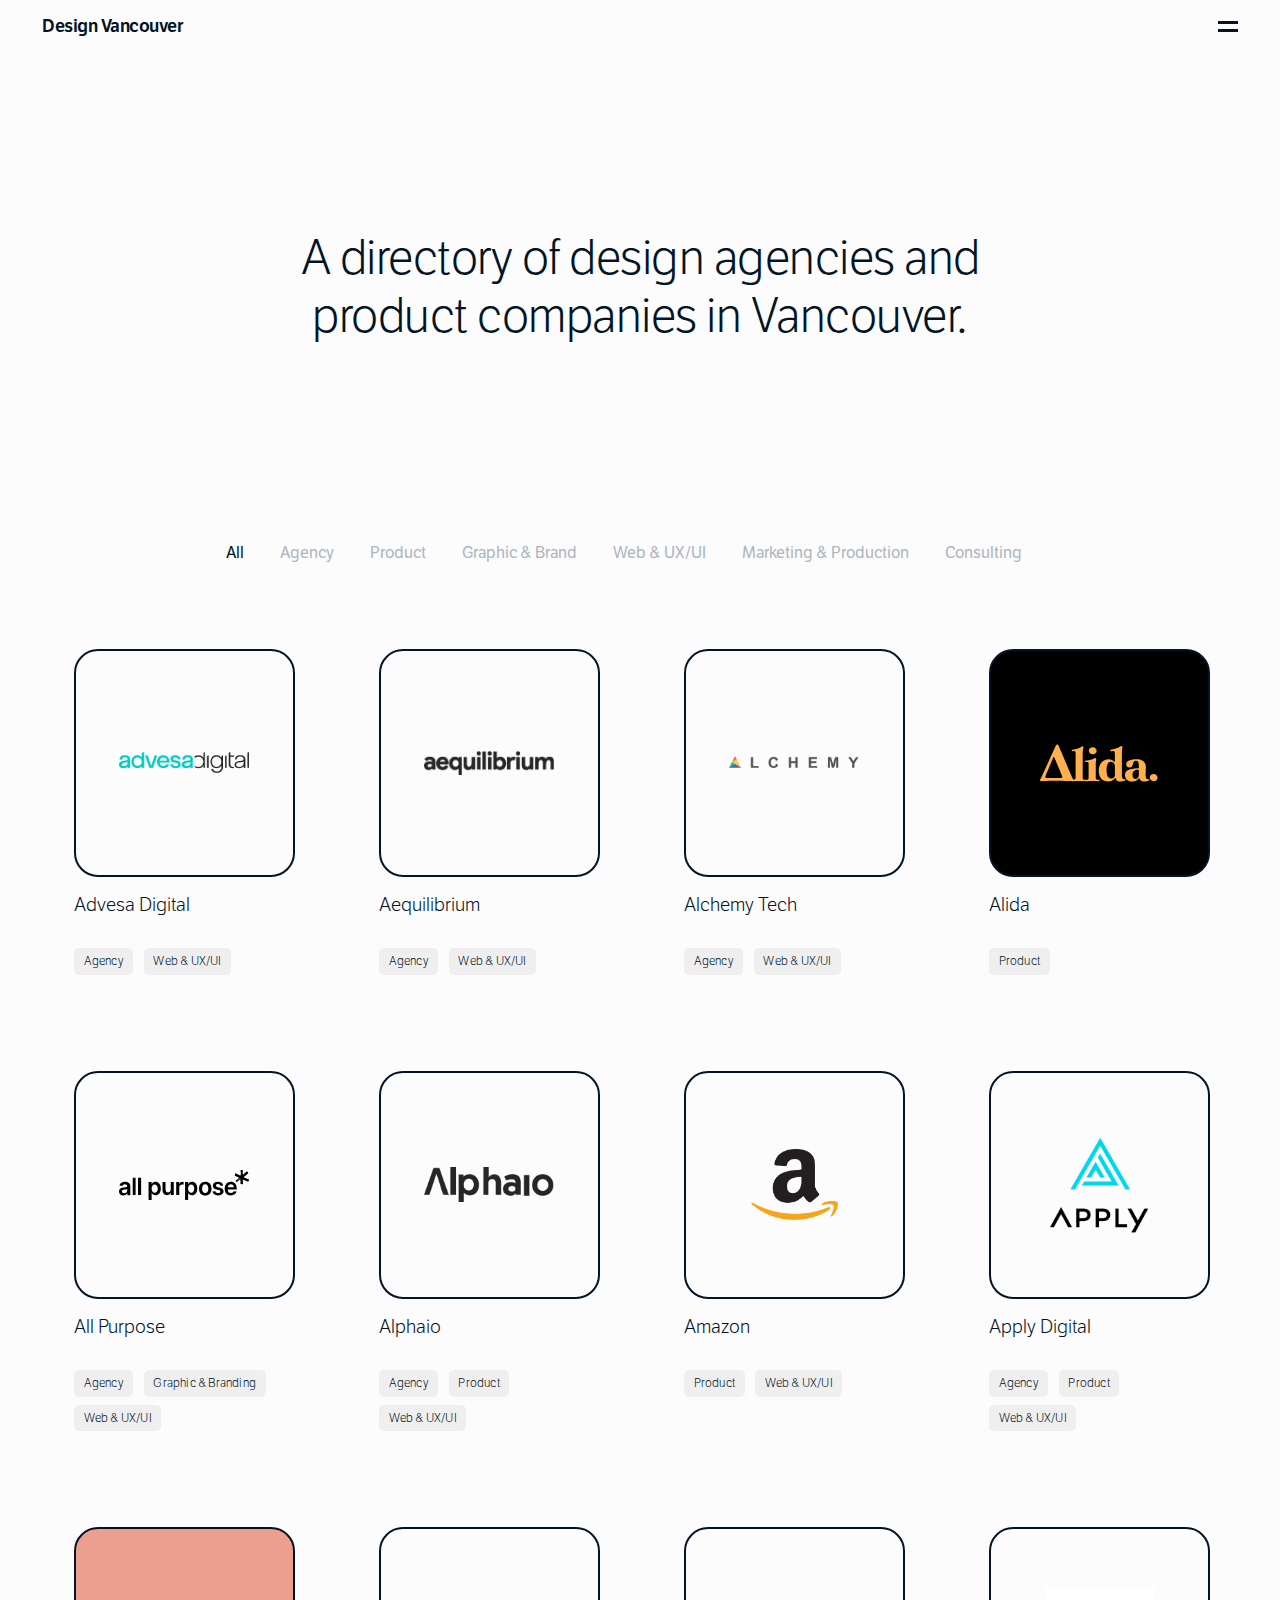
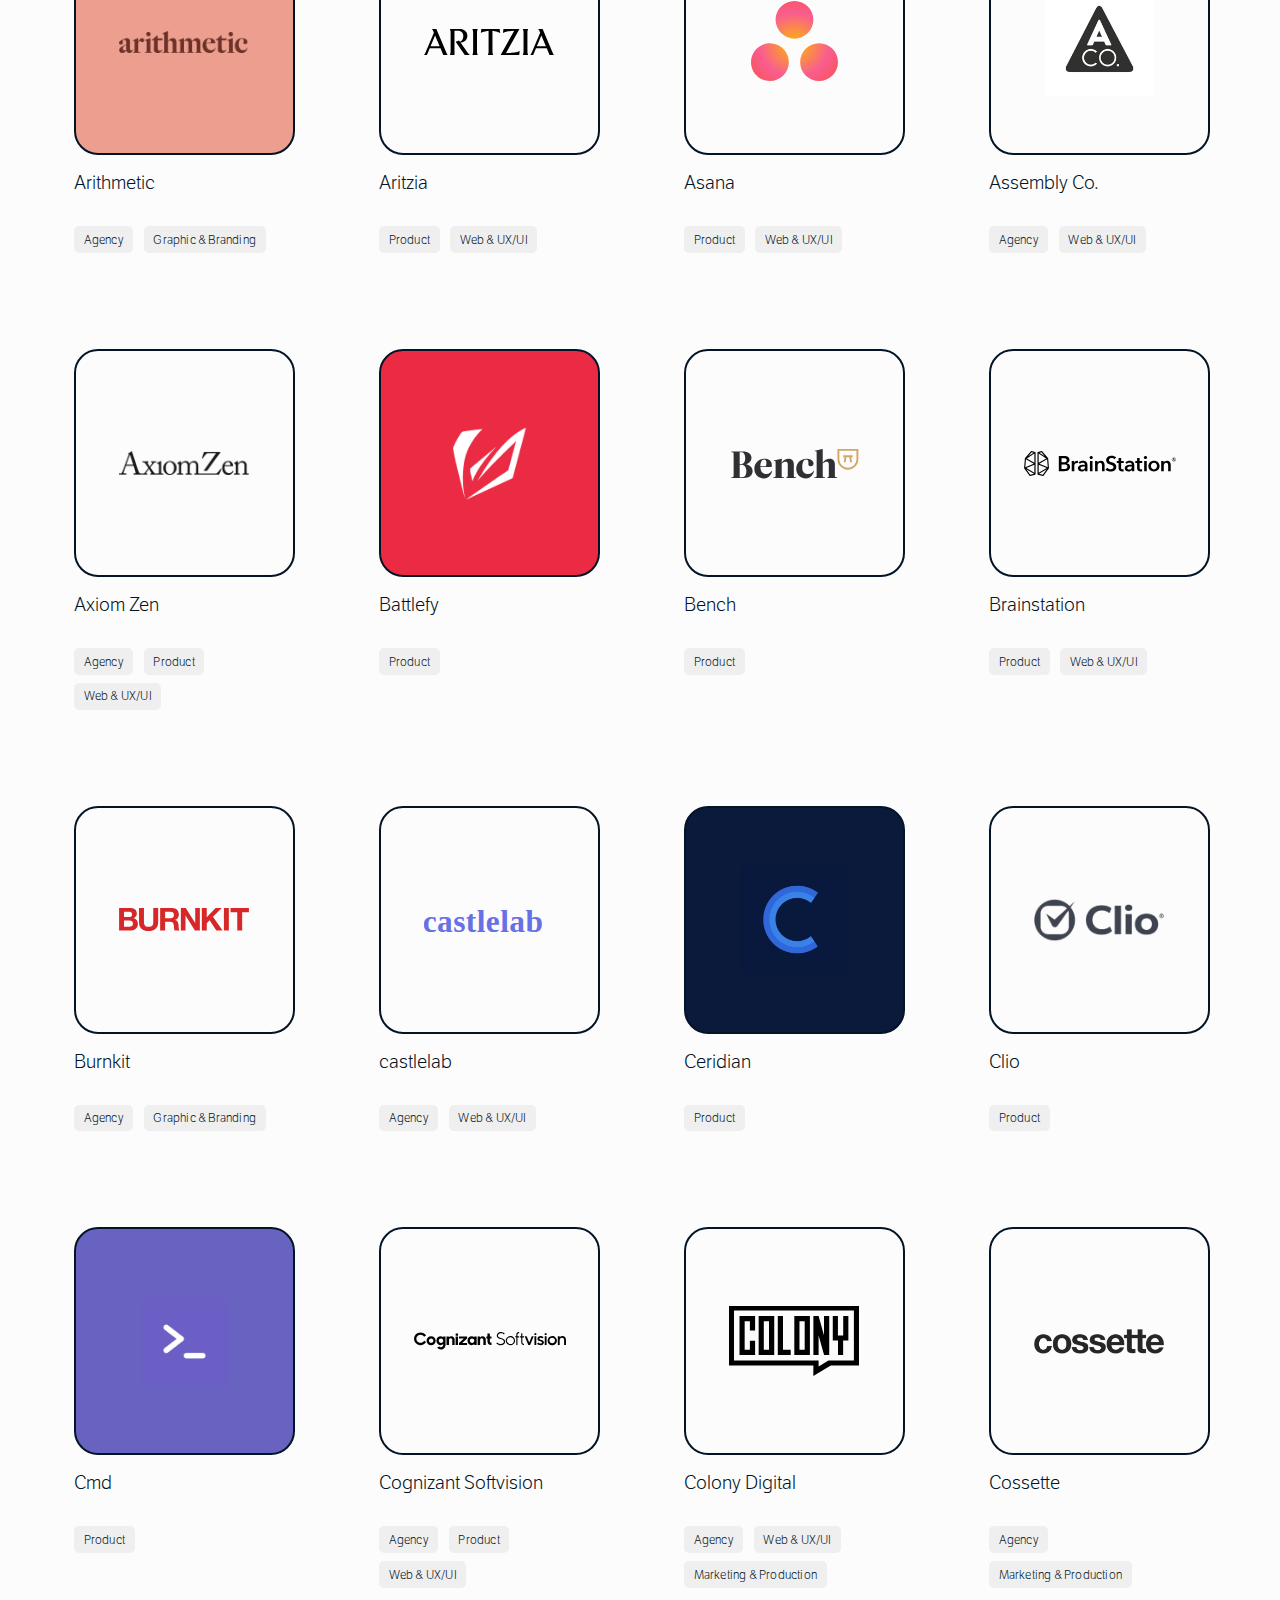
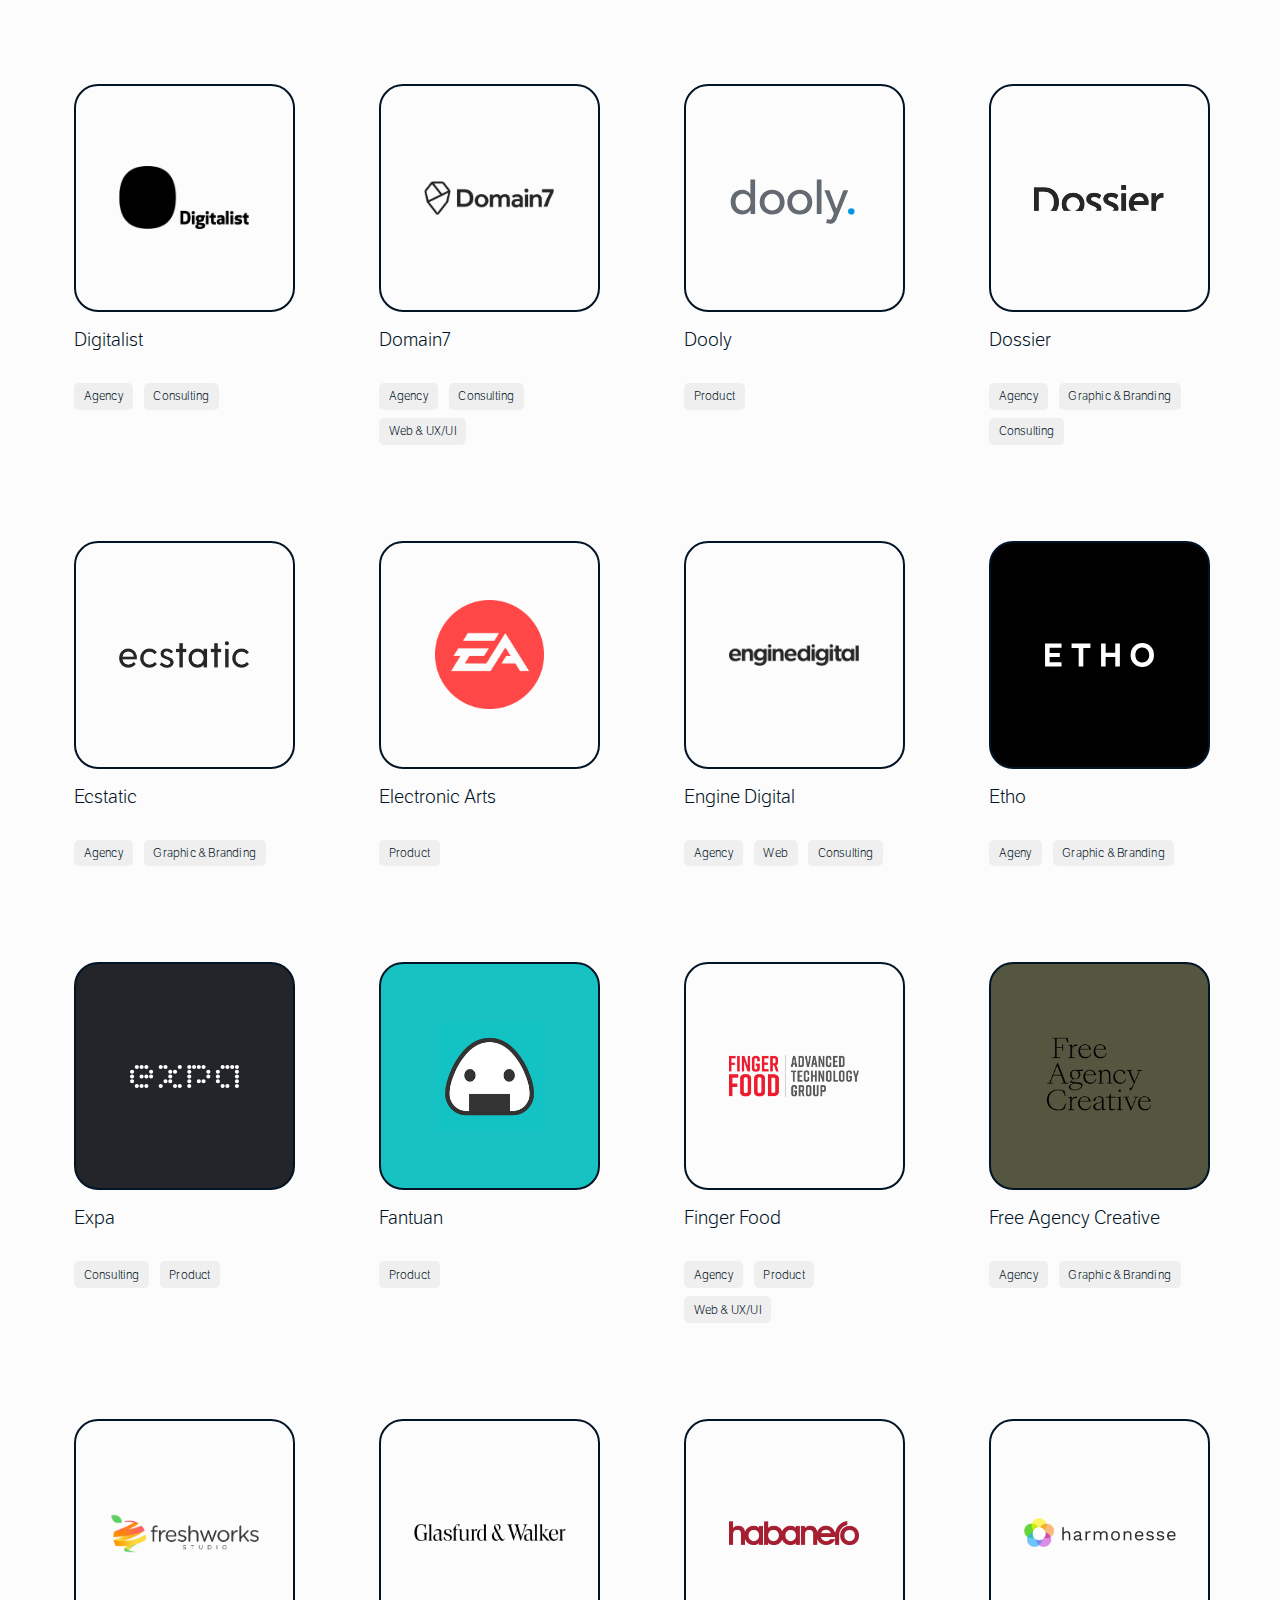
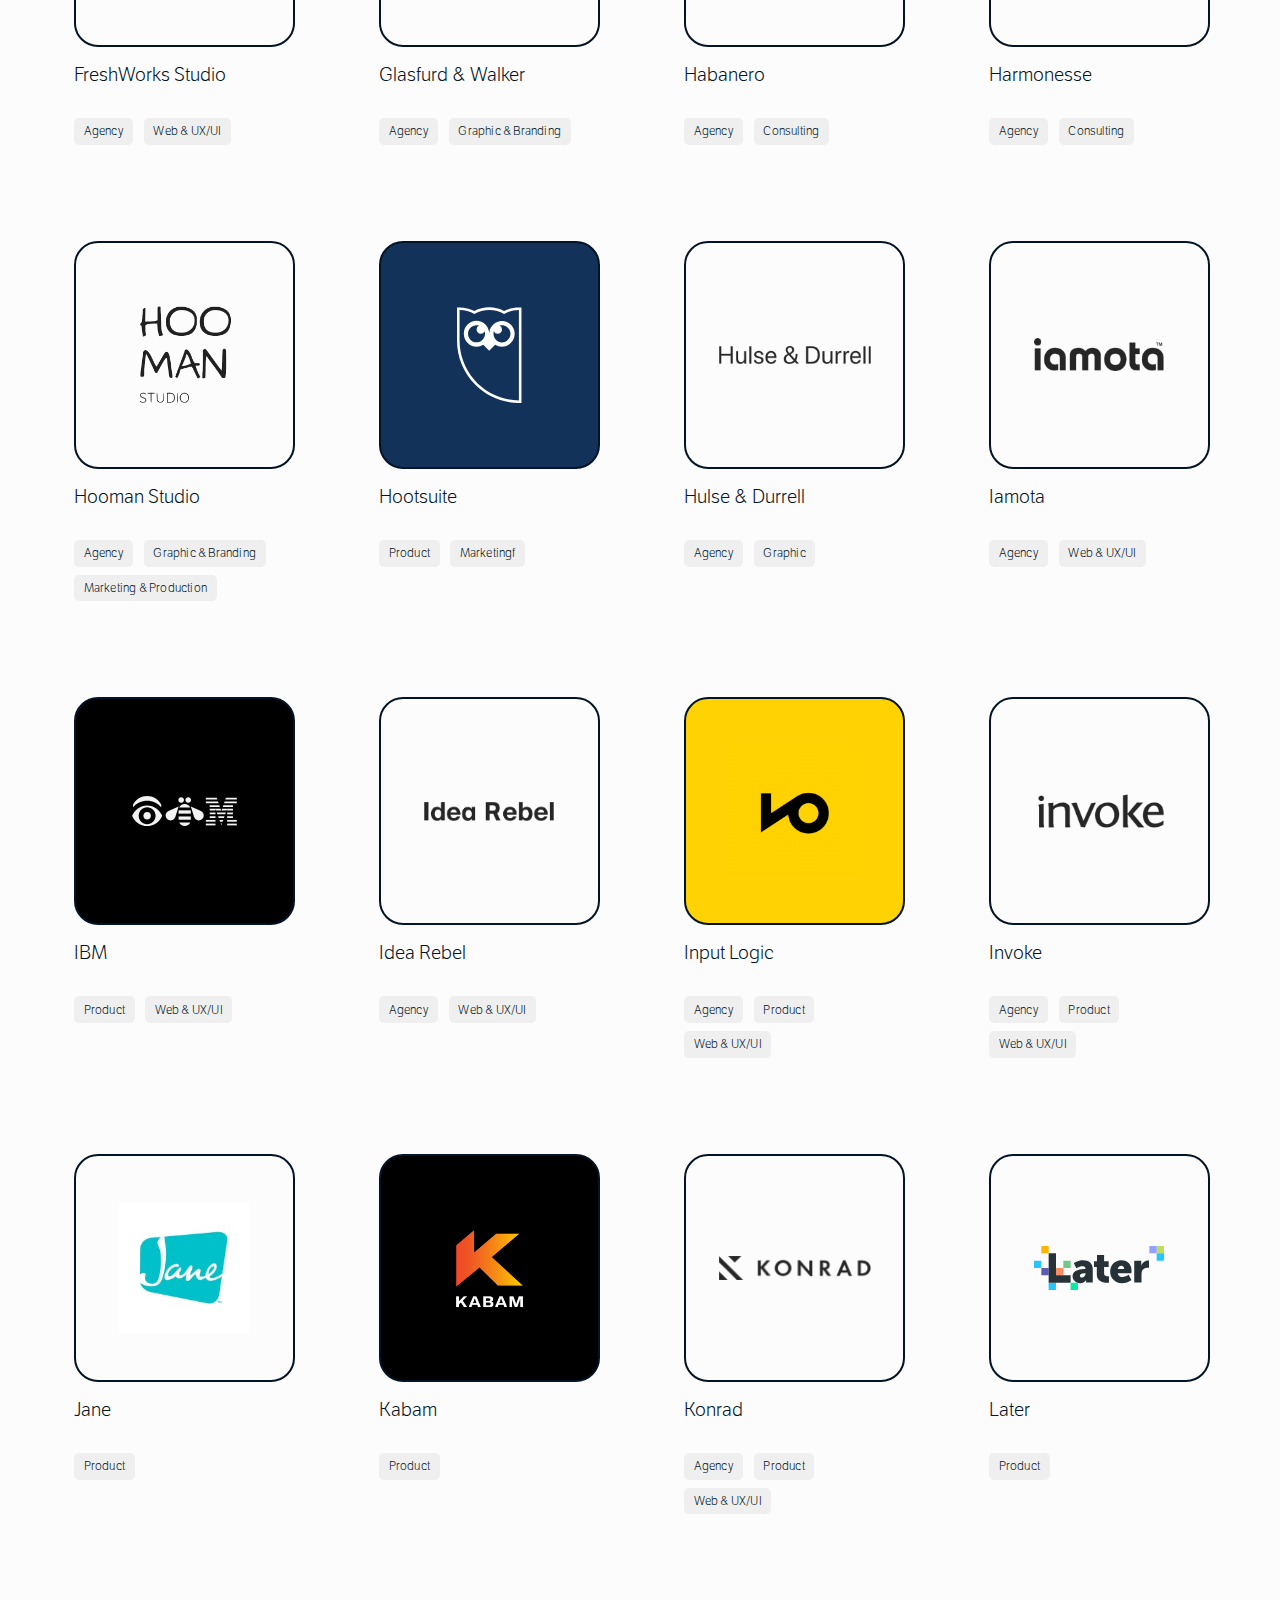
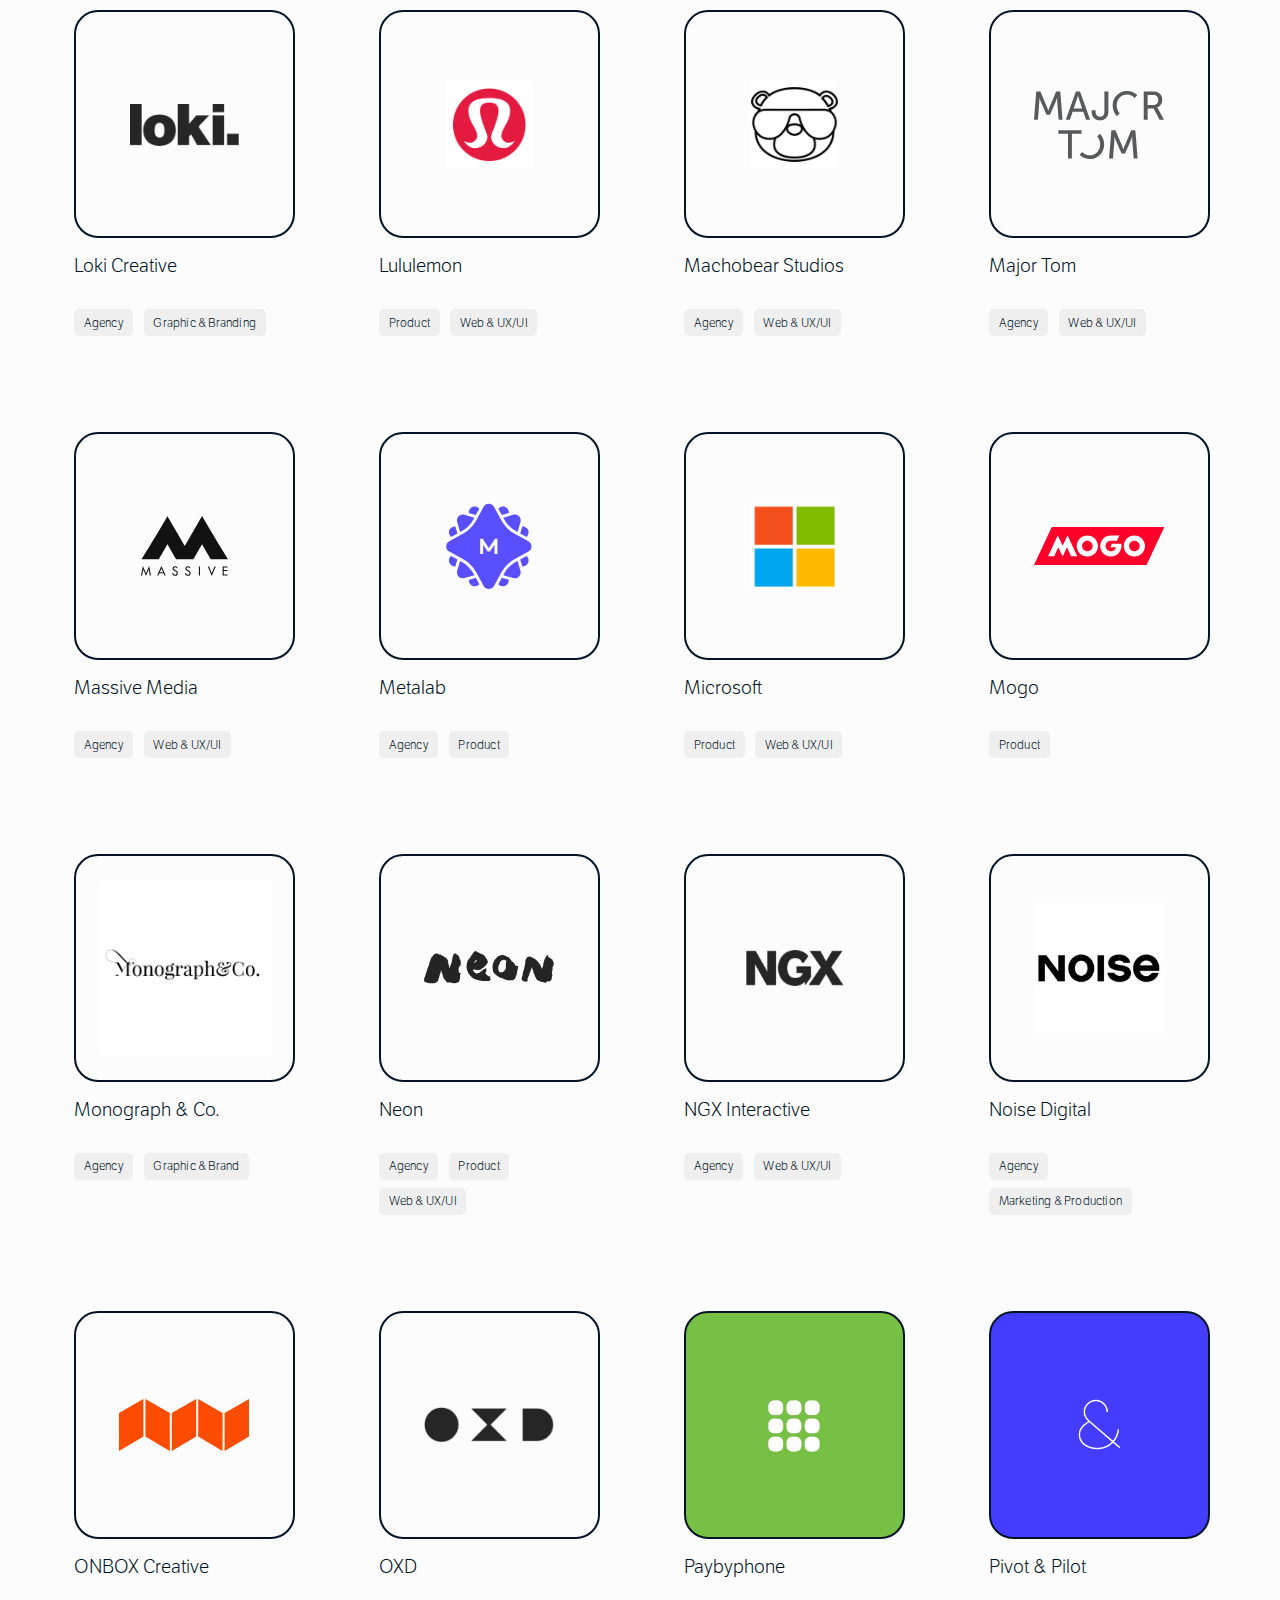
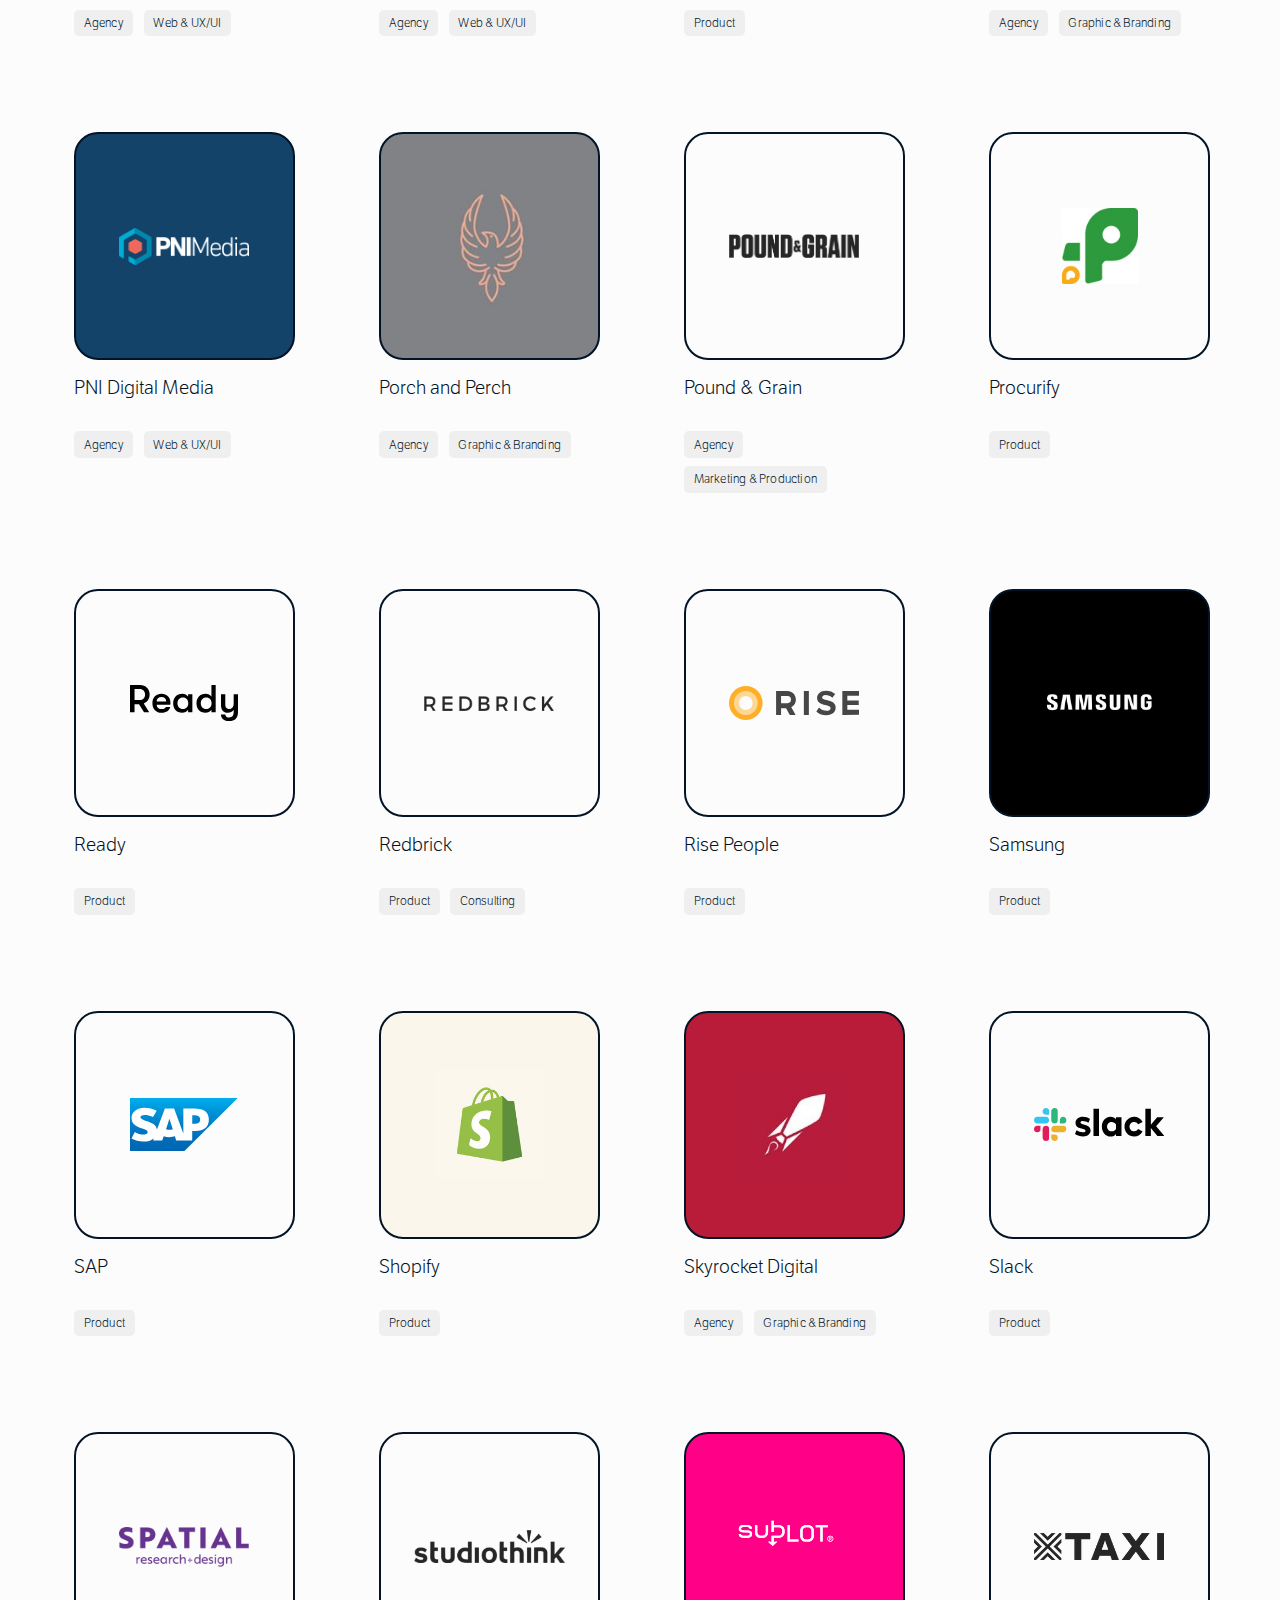
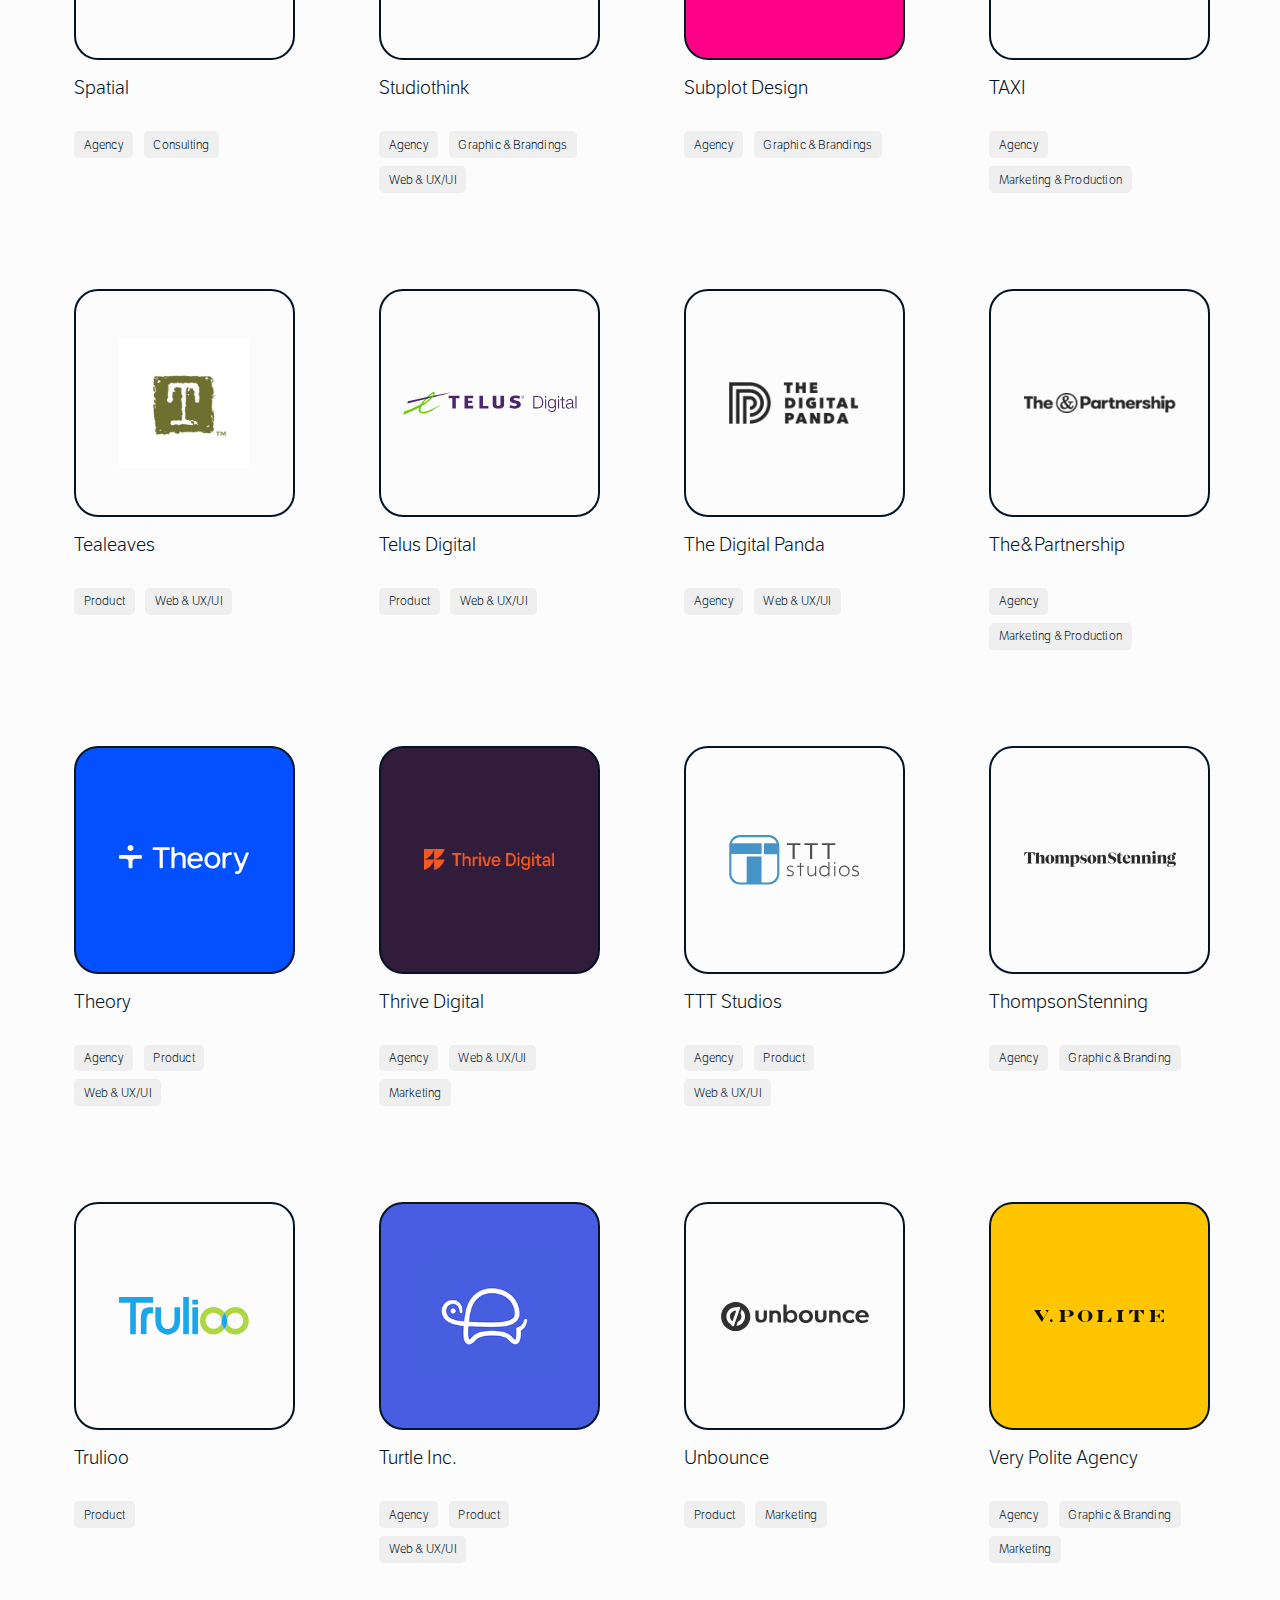
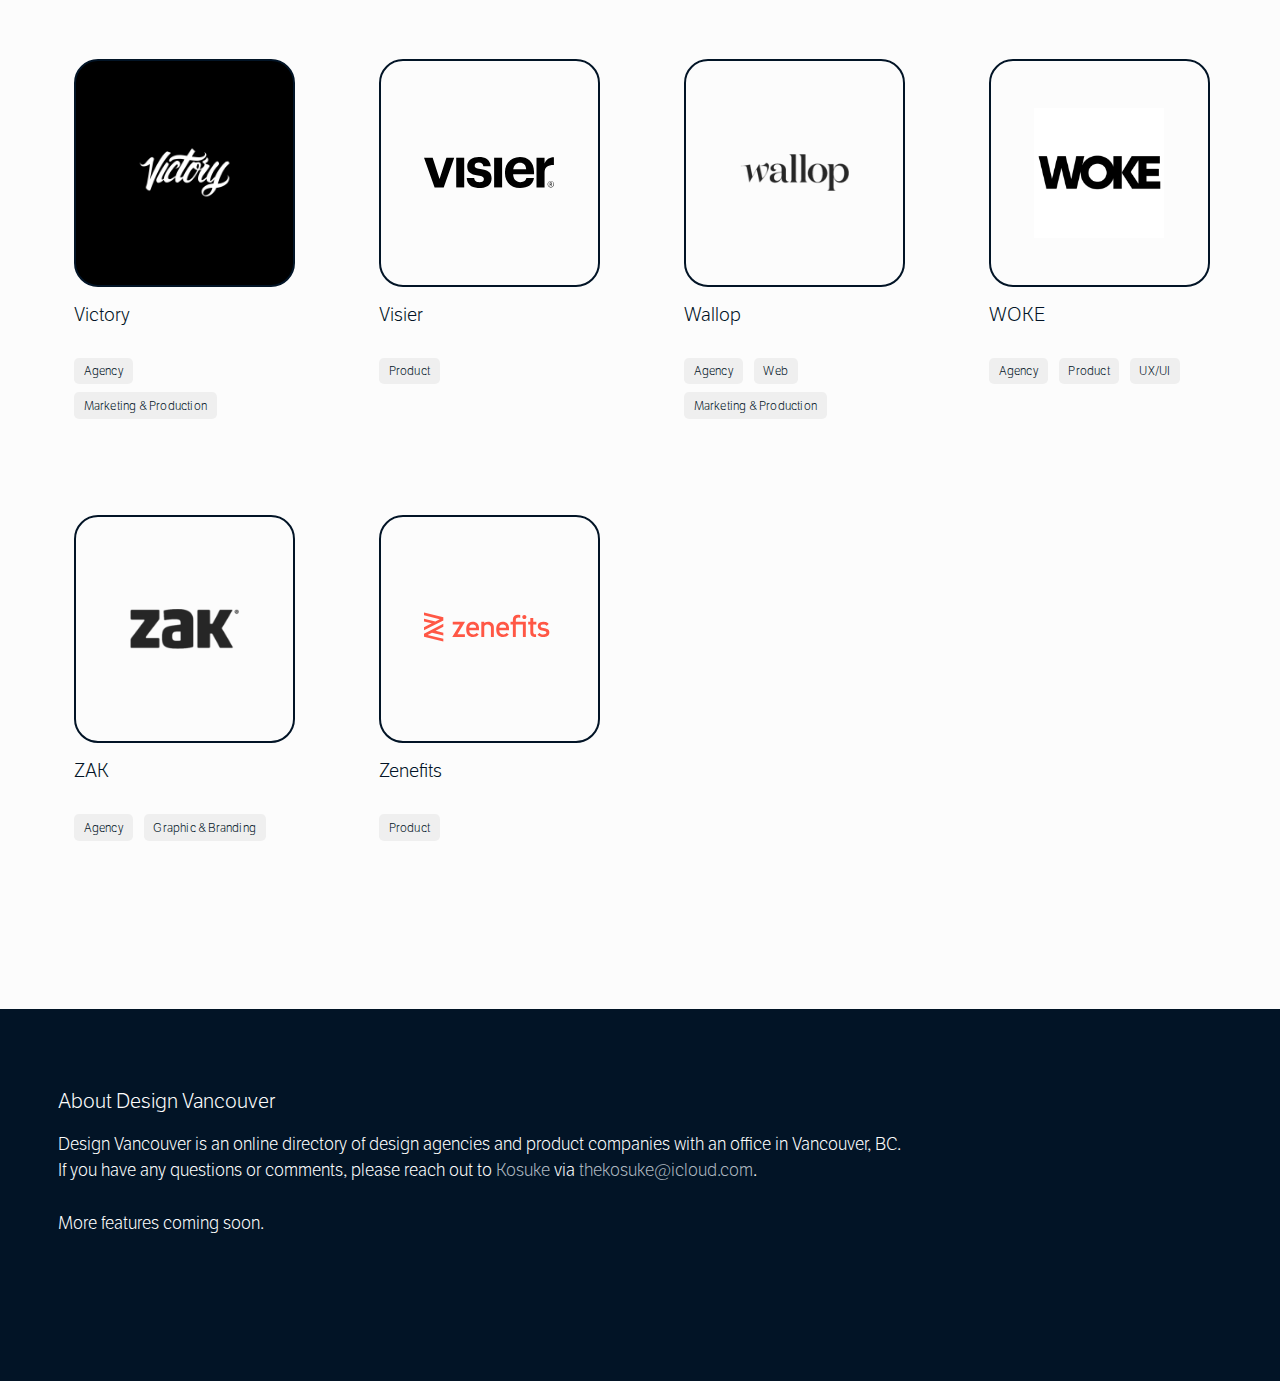
==== index.html @ 3751ecc3 "ddd" ====
<!DOCTYPE html>
<html lang="en">

 	<head>
 		<!-- Global site tag (gtag.js) - Google Analytics -->
    <script async src="https://www.googletagmanager.com/gtag/js?id=UA-157752815-1"></script>
    <script>
      window.dataLayer = window.dataLayer || [];
      function gtag(){dataLayer.push(arguments);}
      gtag('js', new Date());

      gtag('config', 'UA-157752815-1');
    </script>

    <meta charset="utf-8">
    <meta http-equiv="X-UA-Compatible" content="IE=edge">
    <meta name="viewport" content="width=device-width, initial-scale=1">
    <meta name="keywords" content="design vancouver, vancouver design, design, vancouver, digital, agencies, product design, ux, ui, tech, product companies, designer, intern, job">
    <meta name="description" content="Design Vancouver is an online directory of design agencies and product companies with an office in Vancouver, BC.">
    <meta name="robots" content="noodp">

    <meta property="og:url" content="https://design-vancouver.com/"/>
    <meta property="og:type" content="website"/>
    <meta property="og:title" content="Design Vancouver"/>
    <meta property="og:description" content="Design Vancouver is an online directory of design agencies and product companies with an office in Vancouver, BC."/>
    <meta property="og:image" content="img/opengraph.png"/>

    <title>Design Vancouver</title>

    <link rel="icon" type="image/png" href="img/icons/32x32.svg">
    <link rel="apple-touch-icon" type="image/png" sizes="150x150" href="img/icons/256x256.svg"/>

    <link rel="stylesheet" href="css/fonts.css">
    <link rel="stylesheet" href="css/style.css">
    <link rel="stylesheet" href="css/grid.css">
    <link rel="stylesheet" href="css/normalize.css">

    <script src="js/jquery-1.11.3.min.js"></script>
    <script src="js/script.js"></script>
	</head>

	<body>
    <div id="container">

      <!-- MENU ITEM-->      
      <div class="grid-2" id="menu">   
        <div><span></div>               
        <div class="menu-item-wrapper">          
            <p>
              Design Vancouver is an online directory of design agencies and product
              companies with an office in Vancouver, BC.
              <br>
              If you have any questions or comments, please reach out to <a href="https://kosuke.ca" target="_blank">Kosuke</a> via 
              <a href="https://www.linkedin.com/in/thekosuke/" target="_blank">thekosuke@icloud.com</a>.             
              <br><br>
              More features coming soon.
            </p>          
          <!-- <a href="index.html"><div>Home</div></a>
          <a href="index.html"><div>Programs</div></a>
          <a href="index.html"><div>Shops</div></a>
          <a href="index.html"><div>About</div></a> -->
        </div>                  
        <div><span></div>
      </div>
      <!-- MENU BAR -->    
      <div id="menubar" class="grid-2">
        <div><span></span></div>        
        <div class="grid-1">
          <div class="logotype">
            <a href="https://design-vancouver.com/">Design Vancouver</a>
          </div>
          <div id="menubtn">
            <a class="button">
              <div class="bar1"></div>
              <div class="bar2"></div>
            </a>
          </div>
        </div>
        <div><span></span></div>
      </div>                 
      
      <!-- INTRO -->
      <div id="intro" class="grid-2">    
        <div><span></span></div>    
        <div class="introcopy">
          <p>A directory of design agencies and product companies in Vancouver.</p>
        </div>
        <div><span></span></div>
      </div> 

      <a id="back2Top" title="Back to top" href="#"></a>
  
      <!-- CATALOG -->
      <div id="catalog" class="grid-2">
        <div><span></span></div>
        <div class="filtering">            
          <input type="radio" id="All" name="categories" value="All" checked>
          <input type="radio" id="Agency" name="categories" value="Agency">
          <input type="radio" id="Product" name="categories" value="Product">
          <input type="radio" id="Graphic" name="categories" value="Graphic">
          <input type="radio" id="Web" name="categories" value="Web">              
          <input type="radio" id="Marketing" name="categories" value="Marketing">
          <input type="radio" id="Consulting" name="categories" value="Consulting">
          
          <ol class="filters">
            <li><label for="All">All</label></li>          
            <li><label for="Agency">Agency</label></li>
            <li><label for="Product">Product</label></li>                  
            <li><label for="Graphic">Graphic & Brand</label></li>
            <li><label for="Web">Web & UX/UI</label></li>       
            <li><label for="Marketing">Marketing & Production</label></li>
            <li><label for="Consulting">Consulting</label></li>                            
          </ol>
          
          <!-- CARDS -->
          <ol class="post-wrapper grid-3">
        
            <li class="post-card" data-category="Agency Web">
              <a href="https://advesa.com/" target="_blank">
                <div class="company-logo advesa"></div>
                <div class="post-caption">          
                  <h2 class="post-title">
                    <a href="#" target="_blank">Advesa Digital</a>
                  </h2>
                  <ol class="post-categories">
                    <li>
                      <p >Agency</p>
                    </li>
                    <li>
                      <p>Web & UX/UI</p>
                    </li>
                  </ol>
                </div>
              </a>
            </li>
    
            <li class="post-card" data-category="Agency Web">
              <a href="https://aequilibrium.com/" target="_blank">
                <div class="company-logo aequilibrium"></div>
                <div class="post-caption">
                  <h2 class="post-title">
                    <a href="#" target="_blank">Aequilibrium</a>
                  </h2>
                  <ol class="post-categories">
                    <li>
                      <p>Agency</p>
                    </li>
                    <li>
                      <p>Web & UX/UI</p>
                    </li>
                  </ol>              
                </div>
              </a>
            </li>
    
            <li class="post-card" data-category="Agency Web">
              <a href="https://alchemytech.ca/" target="_blank">
                <div class="company-logo alchemy"></div>
                <div class="post-caption">          
                  <h2 class="post-title">
                    <a href="#" target="_blank">Alchemy Tech</a>
                  </h2>
                  <ol class="post-categories">
                    <li>
                      <p>Agency</p>
                    </li>
                    <li>
                      <p>Web & UX/UI</p>
                    </li>
                  </ol>
                </div>
              </a>              
            </li>

            <li class="post-card" data-category="Product">
              <a href="https://www.alida.com/" target="_blank">
                <div class="company-logo alida"></div>
                <div class="post-caption">          
                  <h2 class="post-title">
                    <a href="#" target="_blank">Alida</a>
                  </h2>
                  <ol class="post-categories">                   
                    <li>
                      <p>Product</p>
                    </li>                                    
                  </ol>                  
                </div>
              </a>
            </li>
    
            <li class="post-card" data-category="Agency Graphic Web">
              <a href="https://www.allpurpose.io/" target="_blank">
                <div class="company-logo allpurpose"></div>
                <div class="post-caption">          
                  <h2 class="post-title">
                    <a href="#" target="_blank">All Purpose</a>
                  </h2>
                  <ol class="post-categories">
                    <li>
                      <p>Agency</p>
                    </li>
                    <li>
                      <p>Graphic & Branding</p>
                    </li>
                    <li>
                      <p>Web & UX/UI</p>
                    </li>
                  </ol>
                </div>
              </a>     
            </li>
    
            <li class="post-card" data-category="Agency Product Web">
              <a href="https://alphaio.co/" target="_blank">
                <div class="company-logo alphaio"></div>
                <div class="post-caption">          
                  <h2 class="post-title">
                    <a href="#" target="_blank">Alphaio</a>
                  </h2>
                  <ol class="post-categories">
                    <li>
                      <p>Agency</p>
                    </li>
                    <li>
                      <p>Product</p>
                    </li>
                    <li>
                      <p>Web & UX/UI</p>
                    </li>
                  </ol> 
                </div>
              </a>     
            </li>

            <li class="post-card" data-category="Product Web">
              <a href="https://amazon.design/" target="_blank">
                <div class="company-logo amazon"></div>
                <div class="post-caption">          
                  <h2 class="post-title">
                    <a href="#" target="_blank">Amazon</a>
                  </h2>
                  <ol class="post-categories">
                    <li>
                      <p>Product</p>
                    </li>
                    <li>
                      <p>Web & UX/UI</p>
                    </li>
                  </ol> 
                </div>
              </a>     
            </li>
    
            <li class="post-card" data-category="Agency Product Web">
              <a href="https://www.applydigital.com/" target="_blank">
                <div class="company-logo apply"></div>
                <div class="post-caption">          
                  <h2 class="post-title">
                    <a href="#" target="_blank">Apply Digital</a>
                  </h2>
                  <ol class="post-categories">
                    <li>
                      <p>Agency</p>
                    </li>
                    <li>
                      <p>Product</p>
                    </li>
                    <li>
                      <p>Web & UX/UI</p>
                    </li>
                  </ol> 
                </div>
              </a>  
            </li>
    
            <li class="post-card" data-category="Agency Graphic">
              <a href="http://www.arithmeticcreative.com/" target="_blank">
                <div class="company-logo arithmetic"></div>
                <div class="post-caption">          
                  <h2 class="post-title">
                    <a href="#" target="_blank">Arithmetic</a>
                  </h2>
                  <ol class="post-categories">
                    <li>
                      <p>Agency</p>
                    </li>
                    <li>
                      <p>Graphic & Branding</p>
                    </li>                  
                  </ol>  
                </div>
              </a>              
            </li>

            <li class="post-card" data-category="Product Web">
              <a href="https://www.aritzia.com/en/home" target="_blank">
                <div class="company-logo aritzia"></div>
                <div class="post-caption">          
                  <h2 class="post-title">
                    <a href="#" target="_blank">Aritzia</a>
                  </h2>
                  <ol class="post-categories">
                    <li>
                      <p>Product</p>
                    </li>
                    <li>
                      <p>Web & UX/UI</p>
                    </li>
                  </ol> 
                </div>
              </a>     
            </li>

            <li class="post-card" data-category="Product Web">
              <a href="https://asana.com/" target="_blank">
                <div class="company-logo asana"></div>
                <div class="post-caption">          
                  <h2 class="post-title">
                    <a href="#" target="_blank">Asana</a>
                  </h2>
                  <ol class="post-categories">
                    <li>
                      <p>Product</p>
                    </li>
                    <li>
                      <p>Web & UX/UI</p>
                    </li>
                  </ol> 
                </div>
              </a>     
            </li>
    
            <li class="post-card" data-category="Agency Web">
              <a href="http://www.assemblyco.com/" target="_blank">
                <div class="company-logo assembly"></div>
                <div class="post-caption">          
                  <h2 class="post-title">
                    <a href="#" target="_blank">Assembly Co.</a>
                  </h2>
                  <ol class="post-categories">
                    <li>
                      <p>Agency</p>
                    </li>
                    <li>
                      <p>Web & UX/UI</p>
                    </li>
                  </ol> 
                </div>
              </a> 
            </li>
  
            <li class="post-card" data-category="Agency Product Web">
              <a href="https://www.axiomzen.co/" target="_blank">
                <div class="company-logo axiom"></div>
                <div class="post-caption">          
                  <h2 class="post-title">
                    <a href="#" target="_blank">Axiom Zen</a>
                  </h2>
                  <ol class="post-categories">
                    <li>
                      <p>Agency</p>
                    </li>
                    <li>
                      <p>Product</p>
                    </li>
                    <li>
                      <p>Web & UX/UI</p>
                    </li>
                  </ol>    
                </div>
              </a>  
            </li>    
  
            <li class="post-card" data-category="Product">
              <a href="https://battlefy.com/" target="_blank">
                <div class="company-logo battlefy"></div>
                <div class="post-caption">          
                  <h2 class="post-title">
                    <a href="#" target="_blank">Battlefy</a>
                  </h2>
                  <ol class="post-categories">
                    <li>
                      <p>Product</p>
                    </li>
                  </ol>    
                </div>
              </a>  
            </li>

            <li class="post-card" data-category="Product">
              <a href="https://bench.co/" target="_blank">
                <div class="company-logo bench"></div>
                <div class="post-caption">          
                  <h2 class="post-title">
                    <a href="#" target="_blank">Bench</a>
                  </h2>
                  <ol class="post-categories">
                    <li>
                      <p>Product</p>
                    </li>
                  </ol>    
                </div>
              </a>  
            </li>

            <li class="post-card" data-category="Product Web">
              <a href="https://brainstation.io/" target="_blank">
                <div class="company-logo brainstation"></div>
                <div class="post-caption">          
                  <h2 class="post-title">
                    <a href="#" target="_blank">Brainstation</a>
                  </h2>
                  <ol class="post-categories">
                    <li>
                      <p>Product</p>
                    </li>
                    <li>
                      <p>Web & UX/UI</p>
                    </li>
                  </ol>    
                </div>
              </a>  
            </li>

            <li class="post-card" data-category="Agency Graphic">
              <a href="https://burnkit.com/" target="_blank">
                <div class="company-logo burnkit"></div>
                <div class="post-caption">          
                  <h2 class="post-title">
                    <a href="#" target="_blank">Burnkit</a>
                  </h2>
                  <ol class="post-categories">
                    <li>
                      <p>Agency</p>
                    </li>
                    <li>
                      <p>Graphic & Branding</p>
                    </li>
                  </ol>    
                </div>
              </a>  
            </li>
  
            <li class="post-card" data-category="Agency Web">
              <a href="https://www.castlelab.ca/" target="_blank">
                <div class="company-logo castlelab"></div>
                <div class="post-caption">          
                  <h2 class="post-title">
                    <a href="#" target="_blank">castlelab</a>
                  </h2>
                  <ol class="post-categories">
                    <li>
                      <p>Agency</p>
                    </li>
                    <li>
                      <p>Web & UX/UI</p>
                    </li>
                  </ol>    
                </div>
              </a> 
            </li>

            <li class="post-card" data-category="Product">
              <a href="https://www.ceridian.com/ca/" target="_blank">
                <div class="company-logo ceridian"></div>
                <div class="post-caption">          
                  <h2 class="post-title">
                    <a href="#" target="_blank">Ceridian</a>
                  </h2>
                  <ol class="post-categories">
                    <li>
                      <p>Product</p>
                    </li>
                  </ol>    
                </div>
              </a> 
            </li>

            <li class="post-card" data-category="Product">
              <a href="https://www.clio.com/" target="_blank">
                <div class="company-logo clio"></div>
                <div class="post-caption">          
                  <h2 class="post-title">
                    <a href="#" target="_blank">Clio</a>
                  </h2>
                  <ol class="post-categories">
                    <li>
                      <p>Product</p>
                    </li>
                  </ol>    
                </div>
              </a> 
            </li>

            <li class="post-card" data-category="Product">
              <a href="https://cmd.com/" target="_blank">
                <div class="company-logo cmd"></div>
                <div class="post-caption">          
                  <h2 class="post-title">
                    <a href="#" target="_blank">Cmd</a>
                  </h2>
                  <ol class="post-categories">
                    <li>
                      <p>Product</p>
                    </li>
                  </ol>    
                </div>
              </a> 
            </li>

            <li class="post-card" data-category="Agency Product Web">
              <a href="https://www.cognizantsoftvision.com/" target="_blank">
                <div class="company-logo softvision"></div>
                <div class="post-caption">          
                  <h2 class="post-title">
                    <a href="#" target="_blank">Cognizant Softvision</a>
                  </h2>
                  <ol class="post-categories">
                    <li>
                      <p>Agency</p>
                    </li>
                    <li>
                      <p>Product</p>
                    </li>
                    <li>
                      <p>Web & UX/UI</p>
                    </li>
                  </ol>    
                </div>
              </a> 
            </li>

            <li class="post-card" data-category="Agency Web Marketing">
              <a href="https://colonydigital.ca/" target="_blank">
                <div class="company-logo colony"></div>
                <div class="post-caption">          
                  <h2 class="post-title">
                    <a href="#" target="_blank">Colony Digital</a>
                  </h2>
                  <ol class="post-categories">
                    <li>
                      <p>Agency</p>
                    </li>                   
                    <li>
                      <p>Web & UX/UI</p>
                    </li>
                    <li>
                      <p>Marketing & Production</p>
                    </li>
                  </ol>    
                </div>
              </a> 
            </li>
  
            <li class="post-card" data-category="Agency Marketing">
              <a href="https://www.cossette.com/" target="_blank">
                <div class="company-logo cossette"></div>
                <div class="post-caption">          
                  <h2 class="post-title">
                    <a href="#" target="_blank">Cossette</a>
                  </h2>
                  <ol class="post-categories">
                    <li>
                      <p>Agency</p>
                    </li>
                    <li>
                      <p>Marketing & Production</p>
                    </li>
                  </ol>    
                </div>
              </a> 
            </li>  
  
            <li class="post-card" data-category="Agency Consulting">
              <a href="https://digitalist.global/" target="_blank">
                <div class="company-logo digitalist"></div>
                <div class="post-caption">          
                  <h2 class="post-title">
                    <a href="#" target="_blank">Digitalist</a>
                  </h2>
                  <ol class="post-categories">
                    <li>
                      <p>Agency</p>
                    </li>
                    <li>
                      <p>Consulting</p>
                    </li>
                  </ol>    
                </div>
              </a> 
            </li>
  
            <li class="post-card" data-category="Agency Consulting Web">
              <a href="https://domain7.com/" target="_blank">
                <div class="company-logo domain7"></div>
                <div class="post-caption">          
                  <h2 class="post-title">
                    <a href="#" target="_blank">Domain7</a>
                  </h2>
                  <ol class="post-categories">
                    <li>
                      <p>Agency</p>
                    </li>
                    <li>
                      <p>Consulting</p>
                    </li>
                    <li>
                      <p>Web & UX/UI</p>
                    </li>
                  </ol>      
                </div>
              </a> 
            </li>

            <li class="post-card" data-category="Product">
              <a href="https://www.dooly.ai/" target="_blank">
                <div class="company-logo dooly"></div>
                <div class="post-caption">          
                  <h2 class="post-title">
                    <a href="#" target="_blank">Dooly</a>
                  </h2>
                  <ol class="post-categories">
                    <li>
                      <p>Product</p>
                    </li>
                  </ol>      
                </div>
              </a> 
            </li>
  
            <li class="post-card" data-category="Agency Graphic Consulting ">
              <a href="http://www.arithmeticcreative.com//" target="_blank">
                <div class="company-logo dossier"></div>
                <div class="post-caption">          
                  <h2 class="post-title">
                    <a href="#" target="_blank">Dossier</a>
                  </h2>
                  <ol class="post-categories">
                    <li>
                      <p>Agency</p>
                    </li>                  
                    <li>
                      <p>Graphic & Branding</p>
                    </li>
                    <li>
                      <p>Consulting</p>
                    </li>
                  </ol>      
                </div>
              </a> 
            </li>     
  
            <li class="post-card" data-category="Agency Graphic">
              <a href="https://weareecstatic.com/" target="_blank">
                <div class="company-logo ecstatic"></div>
                <div class="post-caption">          
                  <h2 class="post-title">
                    <a href="#" target="_blank">Ecstatic</a>
                  </h2>
                  <ol class="post-categories">
                    <li>
                      <p>Agency</p>
                    </li>
                    <li>
                      <p>Graphic & Branding</p>
                    </li>
                  </ol>      
                </div>
              </a> 
            </li>

            <li class="post-card" data-category="Product">
              <a href="https://www.ea.com/en-ca" target="_blank">
                <div class="company-logo ea"></div>
                <div class="post-caption">          
                  <h2 class="post-title">
                    <a href="#" target="_blank">Electronic Arts</a>
                  </h2>
                  <ol class="post-categories">
                    <li>
                      <p>Product</p>
                    </li>
                  </ol>      
                </div>
              </a> 
            </li>
  
            <li class="post-card" data-category="Agency Web Consulting">
              <a href="https://enginedigital.com/" target="_blank">
                <div class="company-logo engine"></div>
                <div class="post-caption">          
                  <h2 class="post-title">
                    <a href="#" target="_blank">Engine Digital</a>
                  </h2>
                  <ol class="post-categories">
                    <li>
                      <p>Agency</p>
                    </li>
                    <li>
                      <p>Web</p>
                    </li>
                    <li>
                      <p>Consulting</p>
                    </li>
                  </ol>      
                </div>
              </a>
            </li>

            <li class="post-card" data-category="Agency Graphic">
              <a href="https://www.etho.studio/" target="_blank">
                <div class="company-logo etho"></div>
                <div class="post-caption">          
                  <h2 class="post-title">
                    <a href="#" target="_blank">Etho</a>
                  </h2>
                  <ol class="post-categories">
                    <li>
                      <p>Ageny</p>
                    </li>
                    <li>
                      <p>Graphic & Branding</p>
                    </li>                   
                  </ol>      
                </div>
              </a>
            </li>

            <li class="post-card" data-category="Consulting Product">
              <a href="https://www.expa.com/" target="_blank">
                <div class="company-logo expa"></div>
                <div class="post-caption">          
                  <h2 class="post-title">
                    <a href="#" target="_blank">Expa</a>
                  </h2>
                  <ol class="post-categories">
                    <li>
                      <p>Consulting</p>
                    </li>
                    <li>
                      <p>Product</p>
                    </li>                   
                  </ol>      
                </div>
              </a>
            </li>

            <li class="post-card" data-category="Product">
              <a href="https://fantuan.ca/en/" target="_blank">
                <div class="company-logo fantuan"></div>
                <div class="post-caption">          
                  <h2 class="post-title">
                    <a href="#" target="_blank">Fantuan</a>
                  </h2>
                  <ol class="post-categories">
                    <li>
                      <p>Product</p>
                    </li>                 
                  </ol>      
                </div>
              </a>
            </li>
  
            <li class="post-card" data-category="Agency Product Web">
              <a href="https://www.fingerfoodatg.com/" target="_blank">
                <div class="company-logo fingerfood"></div>
                <div class="post-caption">          
                  <h2 class="post-title">
                    <a href="#" target="_blank">Finger Food</a>
                  </h2>
                  <ol class="post-categories">
                    <li>
                      <p>Agency</p>
                    </li>
                    <li>
                      <p>Product</p>
                    </li>
                    <li>
                      <p>Web & UX/UI</p>
                    </li>
                  </ol>       
                </div>
              </a>
            </li>
  
            <li class="post-card" data-category="Agency Graphic">
              <a href="http://www.freeagencycreative.com/" target="_blank">
                <div class="company-logo freeagency"></div>
                <div class="post-caption">          
                  <h2 class="post-title">
                    <a href="#" target="_blank">Free Agency Creative</a>
                  </h2>
                  <ol class="post-categories">
                    <li>
                      <p>Agency</p>
                    </li>
                    <li>
                      <p>Graphic & Branding</p>
                    </li>
                  </ol>       
                </div>
              </a>
            </li>
  
            <li class="post-card" data-category="Agency Web">
              <a href="https://freshworks.io/" target="_blank">
                <div class="company-logo freshworks"></div>
                <div class="post-caption">          
                  <h2 class="post-title">
                    <a href="#" target="_blank">FreshWorks Studio</a>
                  </h2>
                  <ol class="post-categories">
                    <li>
                      <p>Agency</p>
                    </li>
                    <li>
                      <p>Web & UX/UI</p>
                    </li>
                  </ol>       
                </div>
              </a>
            </li>
  
            <li class="post-card" data-category="Agency Graphic">
              <a href="https://glasfurdandwalker.com/" target="_blank">
                <div class="company-logo glasfurd"></div>
                <div class="post-caption">          
                  <h2 class="post-title">
                    <a href="#" target="_blank">Glasfurd & Walker</a>
                  </h2>
                  <ol class="post-categories">
                    <li>
                      <p>Agency</p>
                    </li>
                    <li>
                      <p>Graphic & Branding</p>
                    </li>
                  </ol>       
                </div>
              </a>
            </li>
  
            <li class="post-card" data-category="Agency Consulting">
              <a href="https://www.habaneroconsulting.com/" target="_blank">
                <div class="company-logo habanero"></div>
                <div class="post-caption">          
                  <h2 class="post-title">
                    <a href="#" target="_blank">Habanero</a>
                  </h2>
                  <ol class="post-categories">
                    <li>
                      <p>Agency</p>
                    </li>
                    <li>
                      <p>Consulting</p>
                    </li>
                  </ol>         
                </div>
              </a>
            </li>
  
            <li class="post-card" data-category="Agency Consulting">
              <a href="https://www.harmonesse.com/" target="_blank">
                <div class="company-logo harmonesse"></div>
                <div class="post-caption">          
                  <h2 class="post-title">
                    <a href="#" target="_blank">Harmonesse</a>
                  </h2>
                  <ol class="post-categories">
                    <li>
                      <p>Agency</p>
                    </li>
                    <li>
                      <p>Consulting</p>
                    </li>
                  </ol>       
                </div>
              </a>
            </li>
  
            <li class="post-card" data-category="Agency Graphic Marketing">
              <a href="https://hoomanstudio.com/" target="_blank">
                <div class="company-logo hooman"></div>
                <div class="post-caption">          
                  <h2 class="post-title">
                    <a href="#" target="_blank">Hooman Studio</a>
                  </h2>
                  <ol class="post-categories">
                    <li>
                      <p>Agency</p>
                    </li>
                    <li>
                      <p>Graphic & Branding</p>
                    </li>
                    <li>
                      <p>Marketing & Production</p>
                    </li>
                  </ol>       
                </div>
              </a>
            </li>

            <li class="post-card" data-category="Product">
              <a href="https://hootsuite.com/" target="_blank">
                <div class="company-logo hootsuite"></div>
                <div class="post-caption">          
                  <h2 class="post-title">
                    <a href="#" target="_blank">Hootsuite</a>
                  </h2>
                  <ol class="post-categories">
                    <li>
                      <p>Product</p>
                    </li>
                    <li>
                      <p>Marketingf</p>
                    </li>
                  </ol>     
                </div>
              </a>
            </li>
  
            <li class="post-card" data-category="Agency Graphic">
              <a href="https://hulsedurrell.com/" target="_blank">
                <div class="company-logo hulse"></div>
                <div class="post-caption">          
                  <h2 class="post-title">
                    <a href="#" target="_blank">Hulse & Durrell</a>
                  </h2>
                  <ol class="post-categories">
                    <li>
                      <p>Agency</p>
                    </li>
                    <li>
                      <p>Graphic</p>
                    </li>
                  </ol>     
                </div>
              </a>
            </li>
  
            <li class="post-card" data-category="Agency Web">
              <a href="https://iamota.com/" target="_blank">
                <div class="company-logo iamota"></div>
                <div class="post-caption">          
                  <h2 class="post-title">
                    <a href="#" target="_blank">Iamota</a>
                  </h2>
                  <ol class="post-categories">
                    <li>
                      <p>Agency</p>
                    </li>
                    <li>
                      <p>Web & UX/UI</p>
                    </li>
                  </ol>     
                </div>
              </a>
            </li>

            <li class="post-card" data-category="Product Web">
              <a href="https://www.ibm.com/ca-en?lnk=m" target="_blank">
                <div class="company-logo ibm"></div>
                <div class="post-caption">          
                  <h2 class="post-title">
                    <a href="#" target="_blank">IBM</a>
                  </h2>
                  <ol class="post-categories">
                    <li>
                      <p>Product</p>
                    </li>
                    <li>
                      <p>Web & UX/UI</p>
                    </li>
                  </ol>     
                </div>
              </a>
            </li>
  
            <li class="post-card" data-category="Agency Web">
              <a href="https://www.idearebel.com/" target="_blank">
                <div class="company-logo rebel"></div>
                <div class="post-caption">          
                  <h2 class="post-title">
                    <a href="#" target="_blank">Idea Rebel</a>
                  </h2>
                  <ol class="post-categories">
                    <li>
                      <p>Agency</p>
                    </li>
                    <li>
                      <p>Web & UX/UI</p>
                    </li>
                  </ol>     
                </div>
              </a>
            </li>
  
            <li class="post-card" data-category="Agency Product Web">
              <a href="https://www.inputlogic.ca/" target="_blank">
                <div class="company-logo input"></div>
                <div class="post-caption">          
                  <h2 class="post-title">
                    <a href="#" target="_blank">Input Logic</a>
                  </h2>
                  <ol class="post-categories">
                    <li>
                      <p>Agency</p>
                    </li>
                    <li>
                      <p>Product</p>
                    </li>
                    <li>
                      <p>Web & UX/UI</p>
                    </li>
                  </ol>    
                </div>
              </a>
            </li>
  
            <li class="post-card" data-category="Agency Product Web">
              <a href="https://invokedigital.co/" target="_blank">
                <div class="company-logo invoke"></div>
                <div class="post-caption">          
                  <h2 class="post-title">
                    <a href="#" target="_blank">Invoke</a>
                  </h2>
                  <ol class="post-categories">
                    <li>
                      <p>Agency</p>
                    </li>
                    <li>
                      <p>Product</p>
                    </li>
                    <li>
                      <p>Web & UX/UI</p>
                    </li>
                  </ol>    
                </div>
              </a>
            </li>

            <li class="post-card" data-category="Product">
              <a href="https://jane.app/" target="_blank">
                <div class="company-logo jane"></div>
                <div class="post-caption">          
                  <h2 class="post-title">
                    <a href="#" target="_blank">Jane</a>
                  </h2>
                  <ol class="post-categories">
                    <li>
                      <p>Product</p>
                    </li>
                  </ol>    
                </div>
              </a>
            </li>

            <li class="post-card" data-category="Product">
              <a href="https://kabam.com/" target="_blank">
                <div class="company-logo kabam"></div>
                <div class="post-caption">          
                  <h2 class="post-title">
                    <a href="#" target="_blank">Kabam</a>
                  </h2>
                  <ol class="post-categories">
                    <li>
                      <p>Product</p>
                    </li>
                  </ol>    
                </div>
              </a>
            </li>
  
            <li class="post-card" data-category="Agency Product Web">
              <a href="https://www.konrad.com/" target="_blank">
                <div class="company-logo konrad"></div>
                <div class="post-caption">          
                  <h2 class="post-title">
                    <a href="#" target="_blank">Konrad</a>
                  </h2>
                  <ol class="post-categories">
                    <li>
                      <p>Agency</p>
                    </li>
                    <li>
                      <p>Product</p>
                    </li>
                    <li>
                      <p>Web & UX/UI</p>
                    </li>
                  </ol>      
                </div>
              </a>
            </li>

            <li class="post-card" data-category="Product">
              <a href="https://later.com/" target="_blank">
                <div class="company-logo later"></div>
                <div class="post-caption">          
                  <h2 class="post-title">
                    <a href="#" target="_blank">Later</a>
                  </h2>
                  <ol class="post-categories">
                    <li>
                      <p>Product</p>
                    </li>
                  </ol>    
                </div>
              </a>
            </li>
  
            <li class="post-card" data-category="Agency Graphic">
              <a href="https://www.weareloki.com/" target="_blank">
                <div class="company-logo loki"></div>
                <div class="post-caption">          
                  <h2 class="post-title">
                    <a href="#" target="_blank">Loki Creative</a>
                  </h2>
                  <ol class="post-categories">
                    <li>
                      <p>Agency</p>
                    </li>
                    <li>
                      <p>Graphic & Branding</p>
                    </li>
                  </ol>              
                </div>
              </a>
            </li>

            <li class="post-card" data-category="Product">
              <a href="https://shop.lululemon.com/" target="_blank">
                <div class="company-logo lululemon"></div>
                <div class="post-caption">          
                  <h2 class="post-title">
                    <a href="#" target="_blank">Lululemon</a>
                  </h2>
                  <ol class="post-categories">
                    <li>
                      <p>Product</p>
                    </li>
                    <li>
                      <p>Web & UX/UI</p>
                    </li>
                  </ol>    
                </div>
              </a>
            </li>

            <li class="post-card" data-category="Agency Web">
              <a href="https://machobear.ca/" target="_blank">
                <div class="company-logo machobear"></div>
                <div class="post-caption">          
                  <h2 class="post-title">
                    <a href="#" target="_blank">Machobear Studios</a>
                  </h2>
                  <ol class="post-categories">
                    <li>
                      <p>Agency</p>
                    </li>
                    <li>
                      <p>Web & UX/UI</p>
                    </li>
                  </ol>              
                </div>
              </a>
            </li>

            <li class="post-card" data-category="Agency Web">
              <a href="https://www.majortom.com/" target="_blank">
                <div class="company-logo major"></div>
                <div class="post-caption">          
                  <h2 class="post-title">
                    <a href="#" target="_blank">Major Tom</a>
                  </h2>
                  <ol class="post-categories">
                    <li>
                      <p>Agency</p>
                    </li>
                    <li>
                      <p>Web & UX/UI</p>
                    </li>
                  </ol>              
                </div>
              </a>
            </li>

            <li class="post-card" data-category="Agency Web">
              <a href="https://engagemassive.com/" target="_blank">
                <div class="company-logo massive"></div>
                <div class="post-caption">          
                  <h2 class="post-title">
                    <a href="#" target="_blank">Massive Media</a>
                  </h2>
                  <ol class="post-categories">
                    <li>
                      <p>Agency</p>
                    </li>
                    <li>
                      <p>Web & UX/UI</p>
                    </li>
                  </ol>              
                </div>
              </a>
            </li>

            <li class="post-card" data-category="Agency Product">
              <a href="https://www.metalab.co/" target="_blank">
                <div class="company-logo metalab"></div>
                <div class="post-caption">          
                  <h2 class="post-title">
                    <a href="#" target="_blank">Metalab</a>
                  </h2>
                  <ol class="post-categories">
                    <li>
                      <p>Agency</p>
                    </li>
                    <li>
                      <p>Product</p>
                    </li>
                  </ol>                  
                </div>
              </a>
            </li>

            <li class="post-card" data-category="Product Web">
              <a href="https://www.microsoft.com/en-ca" target="_blank">
                <div class="company-logo microsoft"></div>
                <div class="post-caption">          
                  <h2 class="post-title">
                    <a href="#" target="_blank">Microsoft</a>
                  </h2>
                  <ol class="post-categories">
                    <li>
                      <p>Product</p>
                    </li>
                    <li>
                      <p>Web & UX/UI</p>
                    </li>
                  </ol>    
                </div>
              </a>
            </li>

            <li class="post-card" data-category="Product">
              <a href="https://www.mogo.ca/" target="_blank">
                <div class="company-logo mogo"></div>
                <div class="post-caption">          
                  <h2 class="post-title">
                    <a href="#" target="_blank">Mogo</a>
                  </h2>
                  <ol class="post-categories">
                    <li>
                      <p>Product</p>
                    </li>
                  </ol>    
                </div>
              </a>
            </li>

            <li class="post-card" data-category="Agency Graphic">
              <a href="https://monographco.com/" target="_blank">
                <div class="company-logo monograph"></div>
                <div class="post-caption">          
                  <h2 class="post-title">
                    <a href="#" target="_blank">Monograph & Co.</a>
                  </h2>
                  <ol class="post-categories">
                    <li>
                      <p>Agency</p>
                    </li>
                    <li>
                      <p>Graphic & Brand</p>
                    </li>
                  </ol>                  
                </div>
              </a>
            </li>

            <li class="post-card" data-category="Agency Product Web">
              <a href="https://www.neon.cc/" target="_blank">
                <div class="company-logo neon"></div>
                <div class="post-caption">          
                  <h2 class="post-title">
                    <a href="#" target="_blank">Neon</a>
                  </h2>
                  <ol class="post-categories">
                    <li>
                      <p>Agency</p>
                    </li>
                    <li>
                      <p>Product</p>
                    </li>
                    <li>
                      <p>Web & UX/UI</p>
                    </li>
                  </ol>                  
                </div>
              </a>
            </li>
  
            <li class="post-card" data-category="Agency Web">
              <a href="https://ngxinteractive.com/" target="_blank">
                <div class="company-logo ngx"></div>
                <div class="post-caption">          
                  <h2 class="post-title">
                    <a href="#" target="_blank">NGX Interactive</a>
                  </h2>
                  <ol class="post-categories">
                    <li>
                      <p>Agency</p>
                    </li>                
                    <li>
                      <p>Web & UX/UI</p>
                    </li>
                  </ol>                  
                </div>
              </a>
            </li>

            <li class="post-card" data-category="Agency Marketing">
              <a href="https://www.noisedigital.com/" target="_blank">
                <div class="company-logo noise"></div>
                <div class="post-caption">          
                  <h2 class="post-title">
                    <a href="#" target="_blank">Noise Digital</a>
                  </h2>
                  <ol class="post-categories">
                    <li>
                      <p>Agency</p>
                    </li>                
                    <li>
                      <p>Marketing & Production</p>
                    </li>
                  </ol>                  
                </div>
              </a>
            </li>
  
            <li class="post-card" data-category="Agency Web">
              <a href="https://onboxcreative.com/" target="_blank">
                <div class="company-logo onbox"></div>
                <div class="post-caption">          
                  <h2 class="post-title">
                    <a href="#" target="_blank">ONBOX Creative</a>
                  </h2>
                  <ol class="post-categories">
                    <li>
                      <p>Agency</p>
                    </li>                
                    <li>
                      <p>Web & UX/UI</p>
                    </li>
                  </ol>                  
                </div>
              </a>
            </li>

            <li class="post-card" data-category="Agency Web">
              <a href="https://oxd.com/" target="_blank">
                <div class="company-logo oxd"></div>
                <div class="post-caption">          
                  <h2 class="post-title">
                    <a href="#" target="_blank">OXD</a>
                  </h2>
                  <ol class="post-categories">
                    <li>
                      <p>Agency</p>
                    </li>                
                    <li>
                      <p>Web & UX/UI</p>
                    </li>
                  </ol>                  
                </div>
              </a>
            </li>

            <li class="post-card" data-category="Product">
              <a href="https://www.paybyphone.com/" target="_blank">
                <div class="company-logo paybyphone"></div>
                <div class="post-caption">          
                  <h2 class="post-title">
                    <a href="#" target="_blank">Paybyphone</a>
                  </h2>
                  <ol class="post-categories">
                    <li>
                      <p>Product</p>
                    </li>
                  </ol>    
                </div>
              </a>
            </li>

            <li class="post-card" data-category="Agency Graphic">
              <a href="https://pivotandpilot.com/" target="_blank">
                <div class="company-logo pivot"></div>
                <div class="post-caption">          
                  <h2 class="post-title">
                    <a href="#" target="_blank">Pivot & Pilot</a>
                  </h2>
                  <ol class="post-categories">
                    <li>
                      <p>Agency</p>
                    </li>                
                    <li>
                      <p>Graphic & Branding</p>
                    </li>
                  </ol>                  
                </div>
              </a>
            </li>

            <li class="post-card" data-category="Agency Web">
              <a href="https://www.pnimedia.com/" target="_blank">
                <div class="company-logo pni"></div>
                <div class="post-caption">          
                  <h2 class="post-title">
                    <a href="#" target="_blank">PNI Digital Media</a>
                  </h2>
                  <ol class="post-categories">
                    <li>
                      <p>Agency</p>
                    </li>                
                    <li>
                      <p>Web & UX/UI</p>
                    </li>
                  </ol>                  
                </div>
              </a>
            </li>

            <li class="post-card" data-category="Agency Graphic">
              <a href="https://porchandperch.com/" target="_blank">
                <div class="company-logo porch"></div>
                <div class="post-caption">          
                  <h2 class="post-title">
                    <a href="#" target="_blank">Porch and Perch</a>
                  </h2>
                  <ol class="post-categories">
                    <li>
                      <p>Agency</p>
                    </li>                
                    <li>
                      <p>Graphic & Branding</p>
                    </li>
                  </ol>                  
                </div>
              </a>
            </li>

            <li class="post-card" data-category="Agency Marketing">
              <a href="https://poundandgrain.com/" target="_blank">
                <div class="company-logo pound"></div>
                <div class="post-caption">          
                  <h2 class="post-title">
                    <a href="#" target="_blank">Pound & Grain</a>
                  </h2>
                  <ol class="post-categories">
                    <li>
                      <p>Agency</p>
                    </li>                
                    <li>
                      <p>Marketing & Production</p>
                    </li>
                  </ol>                  
                </div>
              </a>
            </li>

            <li class="post-card" data-category="Product">
              <a href="https://www.procurify.com/" target="_blank">
                <div class="company-logo procurify"></div>
                <div class="post-caption">          
                  <h2 class="post-title">
                    <a href="#" target="_blank">Procurify</a>
                  </h2>
                  <ol class="post-categories">
                    <li>
                      <p>Product</p>
                    </li>                                    
                  </ol>                  
                </div>
              </a>
            </li>

            <li class="post-card" data-category="Product">
              <a href="https://ready.so/" target="_blank">
                <div class="company-logo ready"></div>
                <div class="post-caption">          
                  <h2 class="post-title">
                    <a href="#" target="_blank">Ready</a>
                  </h2>
                  <ol class="post-categories">
                    <li>
                      <p>Product</p>
                    </li>  
                  </ol>                  
                </div>
              </a>
            </li>

            <li class="post-card" data-category="Product Consulting">
              <a href="https://rdbrck.com/" target="_blank">
                <div class="company-logo redbrick"></div>
                <div class="post-caption">          
                  <h2 class="post-title">
                    <a href="#" target="_blank">Redbrick</a>
                  </h2>
                  <ol class="post-categories">
                    <li>
                      <p>Product</p>
                    </li>                
                    <li>
                      <p>Consulting</p>
                    </li>
                  </ol>                  
                </div>
              </a>
            </li>

            <li class="post-card" data-category="Product">
              <a href="https://risepeople.com/" target="_blank">
                <div class="company-logo rise"></div>
                <div class="post-caption">          
                  <h2 class="post-title">
                    <a href="#" target="_blank">Rise People</a>
                  </h2>
                  <ol class="post-categories">
                    <li>
                      <p>Product</p>
                    </li>                                    
                  </ol>                  
                </div>
              </a>
            </li>

            <li class="post-card" data-category="Product">
              <a href="https://www.samsung.com/ca/" target="_blank">
                <div class="company-logo samsung"></div>
                <div class="post-caption">          
                  <h2 class="post-title">
                    <a href="#" target="_blank">Samsung</a>
                  </h2>
                  <ol class="post-categories">
                    <li>
                      <p>Product</p>
                    </li>                                    
                  </ol>                  
                </div>
              </a>
            </li>

            <li class="post-card" data-category="Product">
              <a href="https://www.sap.com/canada/index.html" target="_blank">
                <div class="company-logo sap"></div>
                <div class="post-caption">          
                  <h2 class="post-title">
                    <a href="#" target="_blank">SAP</a>
                  </h2>
                  <ol class="post-categories">
                    <li>
                      <p>Product</p>
                    </li>                                    
                  </ol>                  
                </div>
              </a>
            </li>

            <li class="post-card" data-category="Product">
              <a href="https://www.shopify.ca/" target="_blank">
                <div class="company-logo shopify"></div>
                <div class="post-caption">          
                  <h2 class="post-title">
                    <a href="#" target="_blank">Shopify</a>
                  </h2>
                  <ol class="post-categories">
                    <li>
                      <p>Product</p>
                    </li>                                    
                  </ol>                  
                </div>
              </a>
            </li>

            <li class="post-card" data-category="Agency Graphic">
              <a href="https://skyrocket.is/" target="_blank">
                <div class="company-logo skyrocket"></div>
                <div class="post-caption">          
                  <h2 class="post-title">
                    <a href="#" target="_blank">Skyrocket Digital</a>
                  </h2>
                  <ol class="post-categories">
                    <li>
                      <p>Agency</p>
                    </li>                
                    <li>
                      <p>Graphic & Branding</p>
                    </li>
                  </ol>                  
                </div>
              </a>
            </li>

            <li class="post-card" data-category="Product">
              <a href="https://slack.com/intl/en-ca/" target="_blank">
                <div class="company-logo slack"></div>
                <div class="post-caption">          
                  <h2 class="post-title">
                    <a href="#" target="_blank">Slack</a>
                  </h2>
                  <ol class="post-categories">
                    <li>
                      <p>Product</p>
                    </li>                                    
                  </ol>                  
                </div>
              </a>
            </li>

            <li class="post-card" data-category="Agency Consulting">
              <a href="https://spatialrd.com/" target="_blank">
                <div class="company-logo spatial"></div>
                <div class="post-caption">          
                  <h2 class="post-title">
                    <a href="#" target="_blank">Spatial</a>
                  </h2>
                  <ol class="post-categories">
                    <li>
                      <p>Agency</p>
                    </li>
                    <li>
                      <p>Consulting</p>
                    </li>
                  </ol>                 
                </div>
              </a>
            </li>

            <li class="post-card" data-category="Agency Graphic Web">
              <a href="https://www.studiothink.com/" target="_blank">
                <div class="company-logo studiothink"></div>
                <div class="post-caption">          
                  <h2 class="post-title">
                    <a href="#" target="_blank">Studiothink</a>
                  </h2>
                  <ol class="post-categories">
                    <li>
                      <p>Agency</p>
                    </li>
                    <li>
                      <p>Graphic & Brandings</p>
                    </li>
                    <li>
                      <p>Web & UX/UI</p>
                    </li>
                  </ol>                 
                </div>
              </a>
            </li>

            <li class="post-card" data-category="Agency Graphic">
              <a href="https://www.subplot.com/" target="_blank">
                <div class="company-logo subplot"></div>
                <div class="post-caption">          
                  <h2 class="post-title">
                    <a href="#" target="_blank">Subplot Design</a>
                  </h2>
                  <ol class="post-categories">
                    <li>
                      <p>Agency</p>
                    </li>
                    <li>
                      <p>Graphic & Brandings</p>
                    </li>
                  </ol>                 
                </div>
              </a>
            </li>

            <li class="post-card" data-category="Agency Marketing">
              <a href="https://www.agency.taxi/" target="_blank">
                <div class="company-logo taxi"></div>
                <div class="post-caption">          
                  <h2 class="post-title">
                    <a href="#" target="_blank">TAXI</a>
                  </h2>
                  <ol class="post-categories">
                    <li>
                      <p>Agency</p>
                    </li>
                    <li>
                      <p>Marketing & Production</p>
                    </li>
                  </ol>                 
                </div>
              </a>
            </li>

            <li class="post-card" data-category="Product Web">
              <a href="https://ca.tealeaves.com/" target="_blank">
                <div class="company-logo tealeaves"></div>
                <div class="post-caption">          
                  <h2 class="post-title">
                    <a href="#" target="_blank">Tealeaves</a>
                  </h2>
                  <ol class="post-categories">
                    <li>
                      <p>Product</p>
                    </li>  
                    <li>
                      <p>Web & UX/UI</p>
                    </li>                                    
                  </ol>                  
                </div>
              </a>
            </li>

            <li class="post-card" data-category="Product Web">
              <a href="https://www.telus.com/en/digital" target="_blank">
                <div class="company-logo telus"></div>
                <div class="post-caption">          
                  <h2 class="post-title">
                    <a href="#" target="_blank">Telus Digital</a>
                  </h2>
                  <ol class="post-categories">
                    <li>
                      <p>Product</p>
                    </li>  
                    <li>
                      <p>Web & UX/UI</p>
                    </li>                                    
                  </ol>                  
                </div>
              </a>
            </li>

            <li class="post-card" data-category="Agency Web">
              <a href="https://www.thedigitalpanda.com/" target="_blank">
                <div class="company-logo panda"></div>
                <div class="post-caption">          
                  <h2 class="post-title">
                    <a href="#" target="_blank">The Digital Panda</a>
                  </h2>
                  <ol class="post-categories">
                    <li>
                      <p>Agency</p>
                    </li>
                    <li>
                      <p>Web & UX/UI</p>
                    </li>
                  </ol>                 
                </div>
              </a>
            </li>

            <li class="post-card" data-category="Agency Marketing">
              <a href="https://theandpartnership.com/ca-en/" target="_blank">
                <div class="company-logo thepartner"></div>
                <div class="post-caption">          
                  <h2 class="post-title">
                    <a href="#" target="_blank">The&Partnership</a>
                  </h2>
                  <ol class="post-categories">
                    <li>
                      <p>Agency</p>
                    </li>
                    <li>
                      <p>Marketing & Production</p>
                    </li>
                  </ol>                 
                </div>
              </a>
            </li>

            <li class="post-card" data-category="Agency Product Web">
              <a href="http://madebytheory.com/" target="_blank">
                <div class="company-logo theory"></div>
                <div class="post-caption">          
                  <h2 class="post-title">
                    <a href="#" target="_blank">Theory</a>
                  </h2>
                  <ol class="post-categories">
                    <li>
                      <p>Agency</p>
                    </li>
                    <li>
                      <p>Product</p>
                    </li>
                    <li>
                      <p>Web & UX/UI</p>
                    </li>
                  </ol>                 
                </div>
              </a>
            </li>

            <li class="post-card" data-category="Agency Web Marketing">
              <a href="https://thrivedigital.com/" target="_blank">
                <div class="company-logo thrive"></div>
                <div class="post-caption">          
                  <h2 class="post-title">
                    <a href="#" target="_blank">Thrive Digital</a>
                  </h2>
                  <ol class="post-categories">
                    <li>
                      <p>Agency</p>
                    </li>
                    <li>
                      <p>Web & UX/UI</p>
                    </li>
                    <li>
                      <p>Marketing</p>
                    </li>
                  </ol>                 
                </div>
              </a>
            </li>

            <li class="post-card" data-category="Agency Product Web">
              <a href="https://ttt.studio" target="_blank">
                <div class="company-logo ttt"></div>
                <div class="post-caption">          
                  <h2 class="post-title">
                    <a href="#" target="_blank">TTT Studios</a>
                  </h2>
                  <ol class="post-categories">
                    <li>
                      <p>Agency</p>
                    </li>  
                    <li>
                      <p>Product</p>
                    </li>  
                    <li>
                      <p>Web & UX/UI</p>
                    </li>                                    
                  </ol>                  
                </div>
              </a>
            </li>

            <li class="post-card" data-category="Agency Graphic">
              <a href="https://www.thompsonstenning.com/" target="_blank">
                <div class="company-logo thompson"></div>
                <div class="post-caption">          
                  <h2 class="post-title">
                    <a href="#" target="_blank">ThompsonStenning</a>
                  </h2>
                  <ol class="post-categories">                  
                    <li>
                      <p>Agency</p>
                    </li>
                    <li>
                      <p>Graphic & Branding</p>
                    </li>                  
                  </ol>                 
                </div>
              </a>
            </li>

            <li class="post-card" data-category="Product">
              <a href="https://www.trulioo.com/" target="_blank">
                <div class="company-logo trulioo"></div>
                <div class="post-caption">          
                  <h2 class="post-title">
                    <a href="#" target="_blank">Trulioo</a>
                  </h2>
                  <ol class="post-categories">
                    <li>
                      <p>Product</p>
                    </li>                                      
                  </ol>                 
                </div>
              </a>
            </li>

            <li class="post-card" data-category="Agency Product Web">
              <a href="https://turtle.design/" target="_blank">
                <div class="company-logo turtle"></div>
                <div class="post-caption">          
                  <h2 class="post-title">
                    <a href="#" target="_blank">Turtle Inc.</a>
                  </h2>
                  <ol class="post-categories">
                    <li>
                      <p>Agency</p>
                    </li>
                    <li>
                      <p>Product</p>
                    </li>
                    <li>
                      <p>Web & UX/UI</p>
                    </li>                    
                  </ol>                 
                </div>
              </a>
            </li>

            <li class="post-card" data-category="Product Marketing">
              <a href="https://unbounce.com/" target="_blank">
                <div class="company-logo unbounce"></div>
                <div class="post-caption">          
                  <h2 class="post-title">
                    <a href="#" target="_blank">Unbounce</a>
                  </h2>
                  <ol class="post-categories">                  
                    <li>
                      <p>Product</p>
                    </li>
                    <li>
                      <p>Marketing</p>
                    </li>                    
                  </ol>                 
                </div>
              </a>
            </li>

            <li class="post-card" data-category="Agency Graphic Marketing">
              <a href="https://weareverypolite.com/" target="_blank">
                <div class="company-logo polite"></div>
                <div class="post-caption">          
                  <h2 class="post-title">
                    <a href="#" target="_blank">Very Polite Agency</a>
                  </h2>
                  <ol class="post-categories">                  
                    <li>
                      <p>Agency</p>
                    </li>
                    <li>
                      <p>Graphic & Branding</p>
                    </li>
                    <li>
                      <p>Marketing</p>
                    </li>                    
                  </ol>                 
                </div>
              </a>
            </li>
            
            <li class="post-card" data-category="Agency Marketing">
              <a href="https://www.wearevictory.com/" target="_blank">
                <div class="company-logo victory"></div>
                <div class="post-caption">          
                  <h2 class="post-title">
                    <a href="#" target="_blank">Victory</a>
                  </h2>
                  <ol class="post-categories">                  
                    <li>
                      <p>Agency</p>
                    </li>
                    <li>
                      <p>Marketing & Production</p>
                    </li>                    
                  </ol>                 
                </div>
              </a>
            </li>            

            <li class="post-card" data-category="Product">
              <a href="https://www.visier.com/" target="_blank">
                <div class="company-logo visier"></div>
                <div class="post-caption">          
                  <h2 class="post-title">
                    <a href="#" target="_blank">Visier</a>
                  </h2>
                  <ol class="post-categories">                   
                    <li>
                      <p>Product</p>
                    </li>                                    
                  </ol>                  
                </div>
              </a>
            </li>

            <li class="post-card" data-category="Agency Web Marketing">
              <a href="https://wallop.ca/" target="_blank">
                <div class="company-logo wallop"></div>
                <div class="post-caption">          
                  <h2 class="post-title">
                    <a href="#" target="_blank">Wallop</a>
                  </h2>
                  <ol class="post-categories">                  
                    <li>
                      <p>Agency</p>
                    </li>
                    <li>
                      <p>Web</p>
                    </li>
                    <li>
                      <p>Marketing & Production</p>
                    </li>                    
                  </ol>                 
                </div>
              </a>
            </li>

            <li class="post-card" data-category="Agency Product UX/UI">
              <a href="https://woke.co/" target="_blank">
                <div class="company-logo woke"></div>
                <div class="post-caption">          
                  <h2 class="post-title">
                    <a href="#" target="_blank">WOKE</a>
                  </h2>
                  <ol class="post-categories">                  
                    <li>
                      <p>Agency</p>
                    </li>
                    <li>
                      <p>Product</p>
                    </li>
                    <li>
                      <p>UX/UI</p>
                    </li>                    
                  </ol>                 
                </div>
              </a>
            </li>

            <li class="post-card" data-category="Agency Graphic">
              <a href="https://wearezak.com/" target="_blank">
                <div class="company-logo zak"></div>
                <div class="post-caption">          
                  <h2 class="post-title">
                    <a href="#" target="_blank">ZAK</a>
                  </h2>
                  <ol class="post-categories">                  
                    <li>
                      <p>Agency</p>
                    </li>
                    <li>
                      <p>Graphic & Branding</p>
                    </li>              
                  </ol>                 
                </div>
              </a>
            </li>

            <li class="post-card" data-category="Product">
              <a href="https://www.zenefits.com/" target="_blank">
                <div class="company-logo zenefits"></div>
                <div class="post-caption">          
                  <h2 class="post-title">
                    <a href="#" target="_blank">Zenefits</a>
                  </h2>
                  <ol class="post-categories">                   
                    <li>
                      <p>Product</p>
                    </li>                                    
                  </ol>                  
                </div>
              </a>
            </li>
          </ol>            
        </div>
        <div><span></span></div>
      </div>     

      <!-- FOOTER -->
      <div id="footer" class="grid-2">
        <div><span></span></div>
        <div class="about-copy">
          <h2>About Design Vancouver</h2>
          <p>
            Design Vancouver is an online directory of design agencies and product
            companies with an office in Vancouver, BC.
            <br>
            If you have any questions or comments, please reach out to <a href="https://kosuke.ca" target="_blank">Kosuke</a> via 
            <a href="https://www.linkedin.com/in/thekosuke/" target="_blank">thekosuke@icloud.com</a>.             
            <br><br>
            More features coming soon.
          </p>          
        </div>      
        <div><span></span></div>
      </div>

    </div>
  </body>
</html>
---- css/fonts.css ----
@font-face {
	font-family: 'LFT-Etica-Light';
	src: url('../fonts/LFT_Etica_Light.otf');

	text-rendering: optimizeLegibility;
	-webkit-font-smoothing: antialiased;
	   -moz-font-smoothing: antialiased;
			-ms-font-smoothing: antialiased;
			 -o-font-smoothing: antialiased;
}

@font-face {
	font-family: 'LFT-Etica-Book';
	src: url('../fonts/LFT_Etica_Book.otf');

	text-rendering: optimizeLegibility;
	-webkit-font-smoothing: antialiased;
	   -moz-font-smoothing: antialiased;
			-ms-font-smoothing: antialiased;
			 -o-font-smoothing: antialiased;
}

@font-face {
	font-family: 'LFT-Etica-Reg';
	src: url('../fonts/LFT_Etica_Reg.otf');

	text-rendering: optimizeLegibility;
	-webkit-font-smoothing: antialiased;
	   -moz-font-smoothing: antialiased;
			-ms-font-smoothing: antialiased;
			 -o-font-smoothing: antialiased;
}

@font-face {
	font-family: 'LFT-Etica-Semibold';
	src: url('../fonts/LFT_Etica_Semibold.otf');

	text-rendering: optimizeLegibility;
	-webkit-font-smoothing: antialiased;
	   -moz-font-smoothing: antialiased;
			-ms-font-smoothing: antialiased;
			 -o-font-smoothing: antialiased;
}

@font-face {
	font-family: 'LFT-Etica-Bold';
	src: url('../fonts/LFT_Etica_Bold.otf');

	text-rendering: optimizeLegibility;
	-webkit-font-smoothing: antialiased;
	   -moz-font-smoothing: antialiased;
			-ms-font-smoothing: antialiased;
			 -o-font-smoothing: antialiased;
}
---- css/style.css ----
body,div,dl,dt,dd,ul,ol,li,h1,h2,h3,h4,h5,h6,pre,
form,fieldset,input,textarea,p,a,blockquote,th,td {
    padding: 0;
    margin: 0;
  }

  ::-webkit-scrollbar { width: 10px; }
     ::-moz-scrollbar { width: 10px; }
      ::-ms-scrollbar { width: 10px; }
       ::-o-scrollbar { width: 10px; }

  ::-webkit-scrollbar-track { background: #FCFCFC; }
     ::-moz-scrollbar-track { background: #FCFCFC; }
      ::-ms-scrollbar-track { background: #FCFCFC; }
       ::-o-scrollbar-track { background: #FCFCFC; }

  ::-webkit-scrollbar-thumb { background: #021426; border-radius: .2em; }
     ::-moz-scrollbar-thumb { background: #021426; border-radius: .2em; }
      ::-ms-scrollbar-thumb { background: #021426; border-radius: .2em; }
       ::-o-scrollbar-thumb { background: #021426; border-radius: .2em; }

body {
    background: #FCFCFC;
    transition: background-color .5s ease;
  }

  #container {
    max-width: 100%;
  }

/*////////////////////////////////////////////////////////////////
  TYPESETTING
////////////////////////////////////////////////////////////////*/
h1, .logotype a {
    font-family: "LFT-Etica-Semibold";
    font-weight: normal;
  }

  h1 {
    color: #021426;
    cursor: pointer;
  }

  h2, p, a {
    font-family: "LFT-Etica-Light";
    font-weight: normal;
    text-decoration: none;
    color: #021426;
    cursor: default;
  }

  .filters li {
    font-family: 'LFT-Etica-Reg';    
  }

  ol { list-style: none; }
  .logotype a { color: #021426; }
  .filters li label:hover, .filters li label:active { text-decoration: underline; }


/*////////////////////////////////////////////////////////////////
  MENU BAR
////////////////////////////////////////////////////////////////*/
#menu {
    position: fixed;
    top: -100%;
    width: 100%;
    height: 100%;
    background: #021426;
    z-index: 100;

    -webkit-transition: .7s ease;
    -moz-transition: .7s ease;
    -ms-transition: .7s ease;
    -o-transition: .7s ease;
    transition: .7s ease;
  }
  
  #menu.active { top: 0; }
 
  #menubar {
    position: sticky;		
    top: 0;
    max-width: 100%;
    height: 100%;	
    z-index: 1000000;	
    background: #FCFCFC;	
  }	

  #menubar.active { background: #021426; }  
  .menu-item-wrapper p { color: #FCFCFC; }
  .menu-item-wrapper a { color: #ACB6BF; }
  .menu-item-wrapper a:hover { text-decoration: underline; }
  /* .menu-item-wrapper div { text-align: center; } */

  /* .menu-item-wrapper div:hover {
    background: rgba(255, 255, 255, 0.1);
    border-radius: 12px;
  } */

  /* MENU BUTTON */

  .logotype a.active {
    color: #FCFCFC;
  }

  #menubtn {    
    cursor: default;
    z-index: 99999;    

    -webkit-transition: .3s ease;
    -moz-transition: .3s ease;
    -ms-transition: .3s ease;
    -o-transition: .3s ease;
    transition: .3s ease;
  }

  #menubtn:hover {
    transform: scale(1.2);
  }

  .bar1, .bar2 {
    background-color: #021426;

    -webkit-transition: .3s ease;
    -moz-transition: .3s ease;
    -ms-transition: .3s ease;
    -o-transition: .3s ease;
    transition: .3s ease;
  }

  .bar1.active {
    background-color: #FCFCFC;
    transform: rotate(45deg);
    transform-origin: top left;
  }

  .bar2.active {
    background-color: #FCFCFC;
    transform: rotate(-45deg) translate(2px, -10.5px);
    transform-origin: bottom right;
  }

/*////////////////////////////////////////////////////////////////
  BACK TO TOP
////////////////////////////////////////////////////////////////*/
  #back2Top {
    display: none;  
    max-width: 100%;
    max-height: 100%;
                    
    position: fixed;
    bottom: 1.5em;
    right: .5em;
    padding: 2em;

    border-radius: 100em;
    box-shadow: 0px 15px 20px rgba(22, 22, 26, 0.1);
    
    background-color: #021426;
    color: #FCFCFC;      
    
    overflow: hidden;
    z-index: 999;

    background-image: url("../img/icons/up.svg");
    background-size: 1.5em;    
    background-position: center;
    background-repeat: no-repeat;

    -webkit-transition: .3s ease;
    -moz-transition: .3s ease;
    -ms-transition: .3s ease;
    -o-transition: .3s ease;
    transition: .3s ease;
  }

  #back2Top:hover {
      background-color: #ACB6BF;
      color: #FCFCFC;
  }


/*////////////////////////////////////////////////////////////////
  CATALOG
////////////////////////////////////////////////////////////////*/
input[type="radio"] {
  position: absolute;
  left: -9999px;
}

#catalog { 
  position: relative;
  /* background-color: #021426;   */  
  /* overflow: hidden; */
}

/* .post-wrapper {
  height: 60em;
  overflow-y: scroll;
} */


/* FILTERS
–––––––––––––––––––––––––––––––––––––––––––––––––– */

.filters li {
  display: inline;
  color: #ACB6BF;
  transition: all 0.1s;
}

.filters li:hover {
  text-decoration: underline;
}


/* POSTS
–––––––––––––––––––––––––––––––––––––––––––––––––– */
.post-card { 
    background: transparent;

    -webkit-transition: .3s ease;
    -moz-transition: .3s ease;
    -ms-transition: .3s ease;
    -o-transition: .3s ease;
    transition: .3s ease; 
  }
  
  .post-card:hover { 
      background: #021426;
    }

    .post-card:hover .post-title a { 
      color: #FCFCFC;
    }

    .post-card:hover .post-categories p { 
      color: #FCFCFC;
    }

    .post-card:hover .post-categories li { 
      background: rgba(255, 255, 255, 0.1);
    }

.post-title a, .post-categories a {
  color: #021426;
}

.post-categories * {
  display: inline-block;
}

.post-categories li {
  background: rgba(0, 0, 0, 0.05);
}

/* FILTERING RULES
–––––––––––––––––––––––––––––––––––––––––––––––––– */
[value="All"]:checked ~ .filters [for="All"],
[value="Graphic"]:checked ~ .filters [for="Graphic"],
[value="Web"]:checked ~ .filters [for="Web"],
[value="Marketing"]:checked ~ .filters [for="Marketing"],
[value="Consulting"]:checked ~ .filters [for="Consulting"],
[value="Agency"]:checked ~ .filters [for="Agency"],
[value="Product"]:checked ~ .filters [for="Product"] {
  font-family: 'LFT-Etica-Reg';
  color: #021426;  
}

[value="All"]:checked ~ .post-wrapper [data-category] {
  display: block;  
}

[value="Graphic"]:checked ~ .post-wrapper .post-card:not([data-category~="Graphic"]),
[value="Web"]:checked ~ .post-wrapper .post-card:not([data-category~="Web"]),
[value="Marketing"]:checked ~ .post-wrapper .post-card:not([data-category~="Marketing"]),
[value="Consulting"]:checked ~ .post-wrapper .post-card:not([data-category~="Consulting"]),
[value="Agency"]:checked ~ .post-wrapper .post-card:not([data-category~="Agency"]),
[value="Product"]:checked ~ .post-wrapper .post-card:not([data-category~="Product"]) {
  display: none;
}


/*////////////////////////////////////////////////////////////////
  SUB BANNER
////////////////////////////////////////////////////////////////*/
#subBanner {
  max-width: 100%;
  height: 100%;  
}


/*////////////////////////////////////////////////////////////////
  FOOTER
////////////////////////////////////////////////////////////////*/
#footer {
  background-color: #021426;  
}

#footer .logotype, .footer-links li a{
  color: #FCFCFC;
}

.about-copy h2 { color: #FCFCFC; }
.about-copy p { color: #FCFCFC; }
.about-copy a { 
  color: #ACB6BF;  

  -webkit-transition: .3s ease;
     -moz-transition: .3s ease;
      -ms-transition: .3s ease;
       -o-transition: .3s ease;
          transition: .3s ease;
 }
.about-copy a:hover { text-decoration: underline; }


/*////////////////////////////////////////////////////////////////
  COMPANY LOGO
////////////////////////////////////////////////////////////////*/
.company-logo {
  background-color: #FCFCFC;
  background-repeat: no-repeat;
  background-position: center;
}

.company-logo.advesa {        background-image: url("../img/logos/agency/advesa.png"); }
.company-logo.aequilibrium {  background-image: url("../img/logos/agency/aeq.png"); }
.company-logo.alchemy {       background-image: url("../img/logos/agency/alchemy.svg"); }
.company-logo.alida {         background-image: url("../img/logos/product/alida.svg"); background-color: #000; }
.company-logo.allpurpose {    background-image: url("../img/logos/agency/allpurpose.svg"); }
.company-logo.alphaio {       background-image: url("../img/logos/agency/alphaio.png"); }
.company-logo.amazon {        background-image: url("../img/logos/product/amazon.png"); background-size: 40%; }
.company-logo.apply {         background-image: url("../img/logos/agency/apply.png"); }
.company-logo.arithmetic {    background-image: url("../img/logos/agency/arithmetic.png"); background-color: #EC9F8E; }
.company-logo.aritzia {       background-image: url("../img/logos/product/aritzia.svg"); }
.company-logo.asana {         background-image: url("../img/logos/product/asana.svg"); background-size: 40%; }
.company-logo.assembly {      background-image: url("../img/logos/agency/assembly.png"); background-size: 50%; }
.company-logo.axiom {         background-image: url("../img/logos/agency/axiom.png"); }
.company-logo.battlefy {      background-image: url("../img/logos/product/battlefy.png"); background-size: 50%; background-color: #EB2B44; }
.company-logo.bench {         background-image: url("../img/logos/product/bench.svg"); background-size: 80%; }
.company-logo.brainstation {  background-image: url("../img/logos/product/brainstation.svg"); background-size: 70%; }
.company-logo.burnkit {       background-image: url("../img/logos/agency/burnkit.svg"); }
.company-logo.castlelab {     background-image: url("../img/logos/agency/castlelab.svg"); }
.company-logo.ceridian {      background-image: url("../img/logos/product/ceridian.jpeg"); background-size: 50%; background-color: #0B1A3B; }
.company-logo.clio {          background-image: url("../img/logos/product/clio.png"); }
.company-logo.cmd {           background-image: url("../img/logos/product/cmd.png"); background-size: 40%; background-color: #6862C0;}
.company-logo.colony {        background-image: url("../img/logos/agency/colony.svg"); }
.company-logo.cossette {      background-image: url("../img/logos/agency/cossette.png"); }
.company-logo.digitalist {    background-image: url("../img/logos/agency/digitalist.png"); }
.company-logo.domain7 {       background-image: url("../img/logos/agency/domain7.png"); }
.company-logo.dooly {         background-image: url("../img/logos/product/dooly.svg"); }
.company-logo.dossier {       background-image: url("../img/logos/agency/dossier.png"); }
.company-logo.ecstatic {      background-image: url("../img/logos/agency/ecstatic.png"); }
.company-logo.ea {            background-image: url("../img/logos/product/ea.png"); background-size: 50%; }
.company-logo.engine {        background-image: url("../img/logos/agency/engine.png"); }
.company-logo.etho {          background-image: url("../img/logos/agency/etho.svg"); background-size: 50%; background-color: #000; }
.company-logo.expa {          background-image: url("../img/logos/product/expa.svg"); background-size: 50%; background-color: #23252A;}
.company-logo.fantuan {       background-image: url("../img/logos/product/fantuan.png"); background-size: 50%; background-color: #18C2C2;}
.company-logo.fingerfood {    background-image: url("../img/logos/agency/fingerfood.png"); }
.company-logo.freeagency {    background-image: url("../img/logos/agency/freeagency.png"); background-color: #555640; }
.company-logo.freshworks {    background-image: url("../img/logos/agency/freshworks.png"); background-size: 70%; }
.company-logo.glasfurd {      background-image: url("../img/logos/agency/g&w.png"); background-size: 70%; }
.company-logo.habanero {      background-image: url("../img/logos/agency/habanero.png"); }
.company-logo.harmonesse {    background-image: url("../img/logos/agency/harmonesse.png"); background-size: 70%; }
.company-logo.hooman {        background-image: url("../img/logos/agency/hooman.png"); background-size: 50%; }
.company-logo.hootsuite {     background-image: url("../img/logos/product/hootsuite.svg"); background-size: 30%; background-color: #133259; }
.company-logo.hulse {         background-image: url("../img/logos/agency/hulse.png"); background-size: 70%; }
.company-logo.iamota {        background-image: url("../img/logos/agency/iamota.png"); }
.company-logo.ibm {           background-image: url("../img/logos/product/ibm.svg"); background-size: 100%; background-color: #000; }
.company-logo.rebel {         background-image: url("../img/logos/agency/rebel.png"); }
.company-logo.input {         background-image: url("../img/logos/agency/input.png"); background-color: #FFD203; }
.company-logo.invoke {        background-image: url("../img/logos/agency/invoke.png"); }
.company-logo.jane {          background-image: url("../img/logos/product/jane.jpeg"); }
.company-logo.kabam {         background-image: url("../img/logos/product/kabam.png"); background-size: 50%; background-color: #000; }
.company-logo.konrad {        background-image: url("../img/logos/agency/konrad.png"); background-size: 70%; }
.company-logo.later {         background-image: url("../img/logos/product/later.svg"); }
.company-logo.loki {          background-image: url("../img/logos/agency/loki.png"); background-size: 50%; }
.company-logo.lululemon {     background-image: url("../img/logos/product/lululemon.png"); background-size: 40%; }
.company-logo.machobear {     background-image: url("../img/logos/agency/machobear.png"); background-size: 40%; }
.company-logo.major {         background-image: url("../img/logos/agency/major.svg"); }
.company-logo.massive {       background-image: url("../img/logos/agency/massive.svg"); background-size: 40%; }
.company-logo.metalab {       background-image: url("../img/logos/agency/metalab.svg"); background-size: 40%; }
.company-logo.microsoft {     background-image: url("../img/logos/product/microsoft.png"); background-size: 40%; }
.company-logo.mogo {          background-image: url("../img/logos/product/mogo.svg"); }
.company-logo.monograph {     background-image: url("../img/logos/agency/monograph.png"); background-size: 80%; }
.company-logo.neon {          background-image: url("../img/logos/agency/neon.svg"); }
.company-logo.ngx {           background-image: url("../img/logos/agency/ngx.png"); background-size: 45%; }
.company-logo.noise {         background-image: url("../img/logos/agency/noise.jpeg"); }
.company-logo.onbox {         background-image: url("../img/logos/agency/onbox.svg"); }
.company-logo.oxd {           background-image: url("../img/logos/agency/oxd.png"); }
.company-logo.paybyphone {    background-image: url("../img/logos/product/paybyphone.jpeg"); background-size: 50%; background-color:#75C045; }
.company-logo.pivot {         background-image: url("../img/logos/agency/p&p.png"); background-size: 50%; background-color: #443DFF; }
.company-logo.pni {           background-image: url("../img/logos/agency/pnimedia.png"); background-color: #134369; }
.company-logo.porch {         background-image: url("../img/logos/agency/porch.jpg"); background-color: #818285; }
.company-logo.pound {         background-image: url("../img/logos/agency/pound.png"); }
.company-logo.procurify {     background-image: url("../img/logos/product/procurify.jpeg"); background-size: 35%; }
.company-logo.ready {         background-image: url("../img/logos/product/ready.svg"); background-size: 50%; }
.company-logo.redbrick {      background-image: url("../img/logos/agency/redbrick.png"); }
.company-logo.rise {          background-image: url("../img/logos/product/rise.svg"); }
.company-logo.samsung {       background-image: url("../img/logos/product/samsung.jpeg"); background-color: #000; }
.company-logo.sap {           background-image: url("../img/logos/product/sap.svg"); background-size: 50%; }
.company-logo.shopify {       background-image: url("../img/logos/product/shopify.jpeg"); background-color: #FAF6EC; background-size: 50%; }
.company-logo.skyrocket {     background-image: url("../img/logos/agency/skyrocket.jpeg"); background-size: 50%; background-color: #B81C39; }
.company-logo.slack {         background-image: url("../img/logos/product/slack.svg"); }
.company-logo.spatial {       background-image: url("../img/logos/agency/spatial.png"); }
.company-logo.softvision {    background-image: url("../img/logos/agency/softvision.svg"); background-size: 70%; }
.company-logo.studiothink {   background-image: url("../img/logos/agency/studiothink.png"); background-size: 70%; }
.company-logo.subplot {       background-image: url("../img/logos/agency/subplot.svg"); background-color: #FF0087;}
.company-logo.taxi {          background-image: url("../img/logos/agency/taxi.png"); }
.company-logo.tealeaves {     background-image: url("../img/logos/product/tealeaves.jpg"); }
.company-logo.telus {         background-image: url("../img/logos/product/telus.svg"); background-size: 80%; }
.company-logo.ttt {           background-image: url("../img/logos/product/ttt.svg"); }
.company-logo.panda {         background-image: url("../img/logos/agency/panda.png"); }
.company-logo.thepartner {    background-image: url("../img/logos/agency/thepartner.png"); background-size: 70%; }
.company-logo.theory {        background-image: url("../img/logos/agency/theory.svg"); background-color: #0250FF; }
.company-logo.thrive {        background-image: url("../img/logos/agency/thrive.png"); background-color: #311C3B; }
.company-logo.thompson {      background-image: url("../img/logos/agency/thompson.svg"); background-size: 70%; }
.company-logo.trulioo {       background-image: url("../img/logos/product/trulioo.svg") }
.company-logo.turtle {        background-image: url("../img/logos/agency/turtle.png"); background-color: #485DE1;}
.company-logo.unbounce {      background-image: url("../img/logos/agency/unbounce.svg"); background-size: 70%; }
.company-logo.polite {        background-image: url("../img/logos/agency/polite.svg"); background-color: #FFC600; }
.company-logo.victory {       background-image: url("../img/logos/agency/victory.gif"); background-size: 50%; background-color: #000; }
.company-logo.visier {        background-image: url("../img/logos/product/visier.svg"); }
.company-logo.wallop {        background-image: url("../img/logos/agency/wallop.png"); background-size: 50%; }
.company-logo.woke {          background-image: url("../img/logos/agency/woke.png"); }
.company-logo.zak {           background-image: url("../img/logos/agency/zak.png"); background-size: 50%; }
.company-logo.zenefits {      background-image: url("../img/logos/product/zenefits.svg"); }
---- css/grid.css ----
.grid-1, .grid-2, .grid-3, .grid-4 {
	display: grid;
	/* width: 100%; */
	/* margin: 0 auto; */
	grid-gap: 1em;

	-webkit-transition: .3s ease;
	-moz-transition: .3s ease;
	-o-transition: .3s ease;
	transition: .3s ease;
}
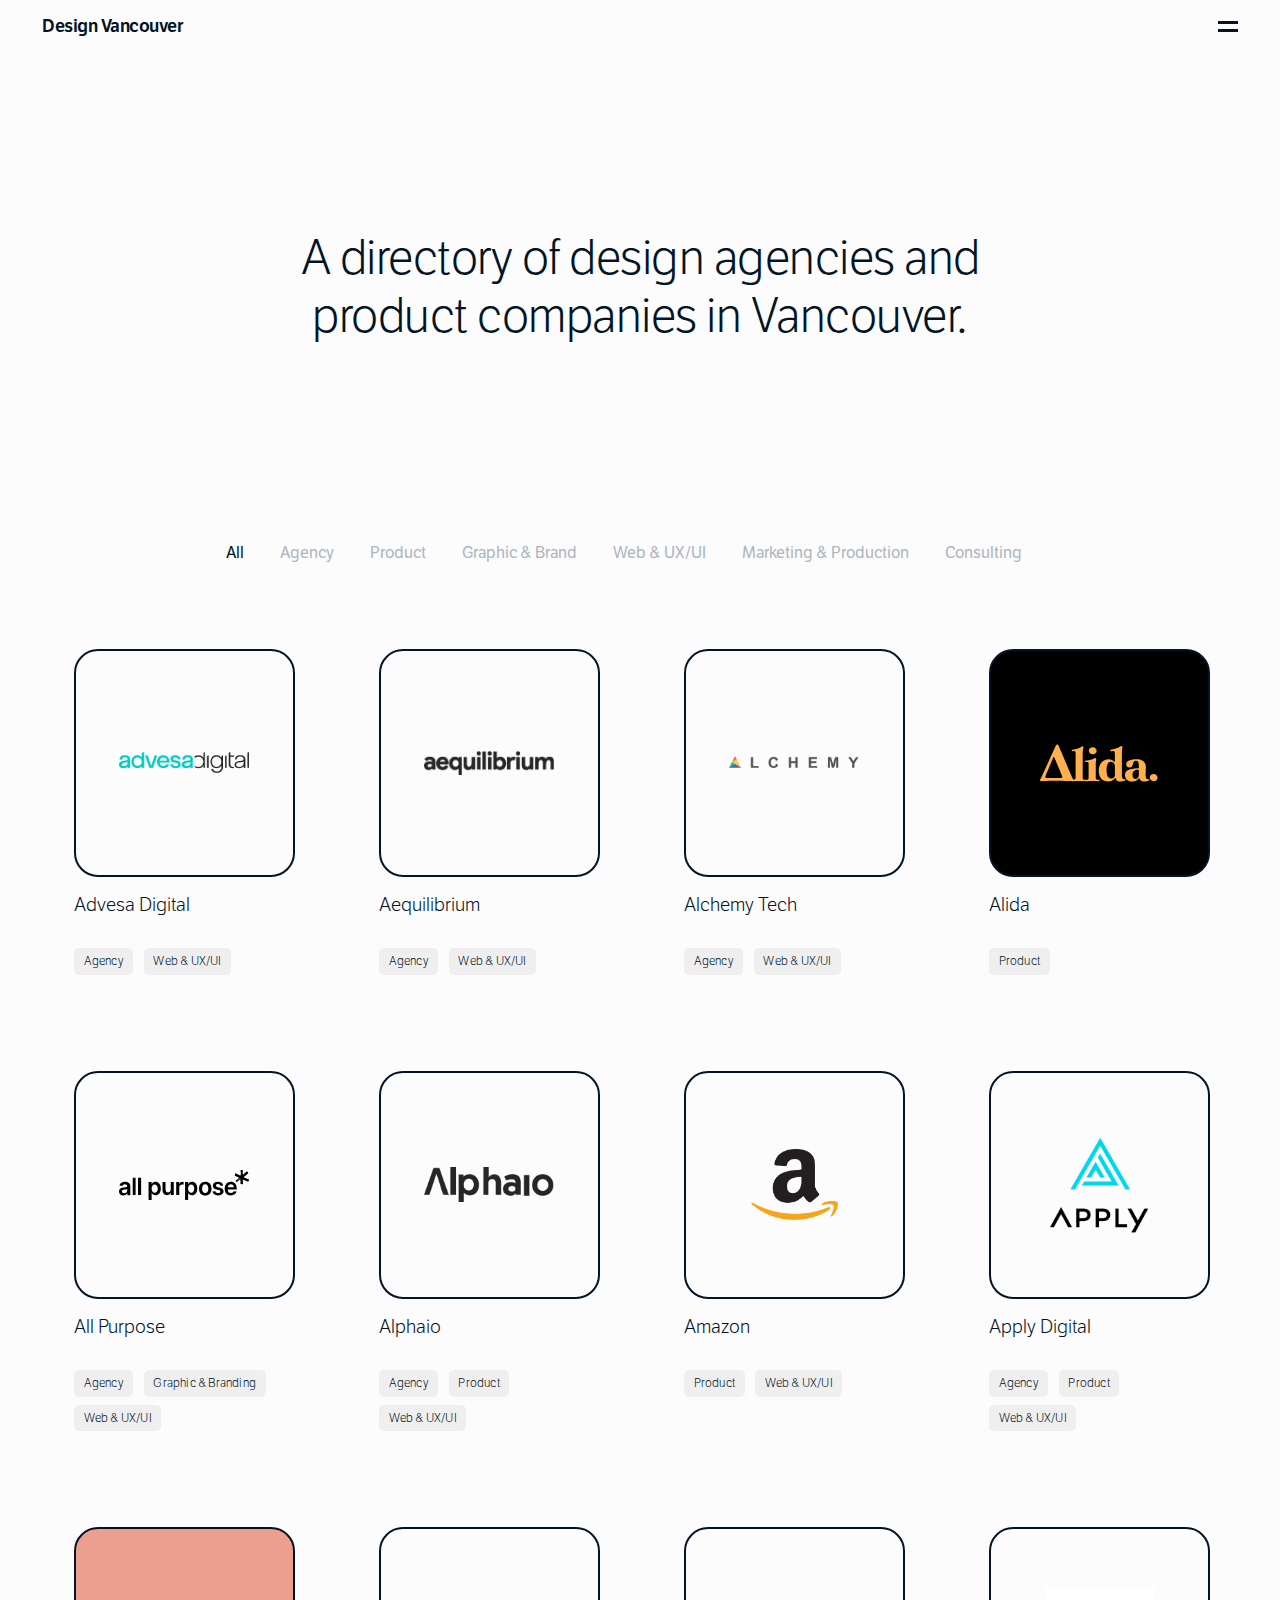
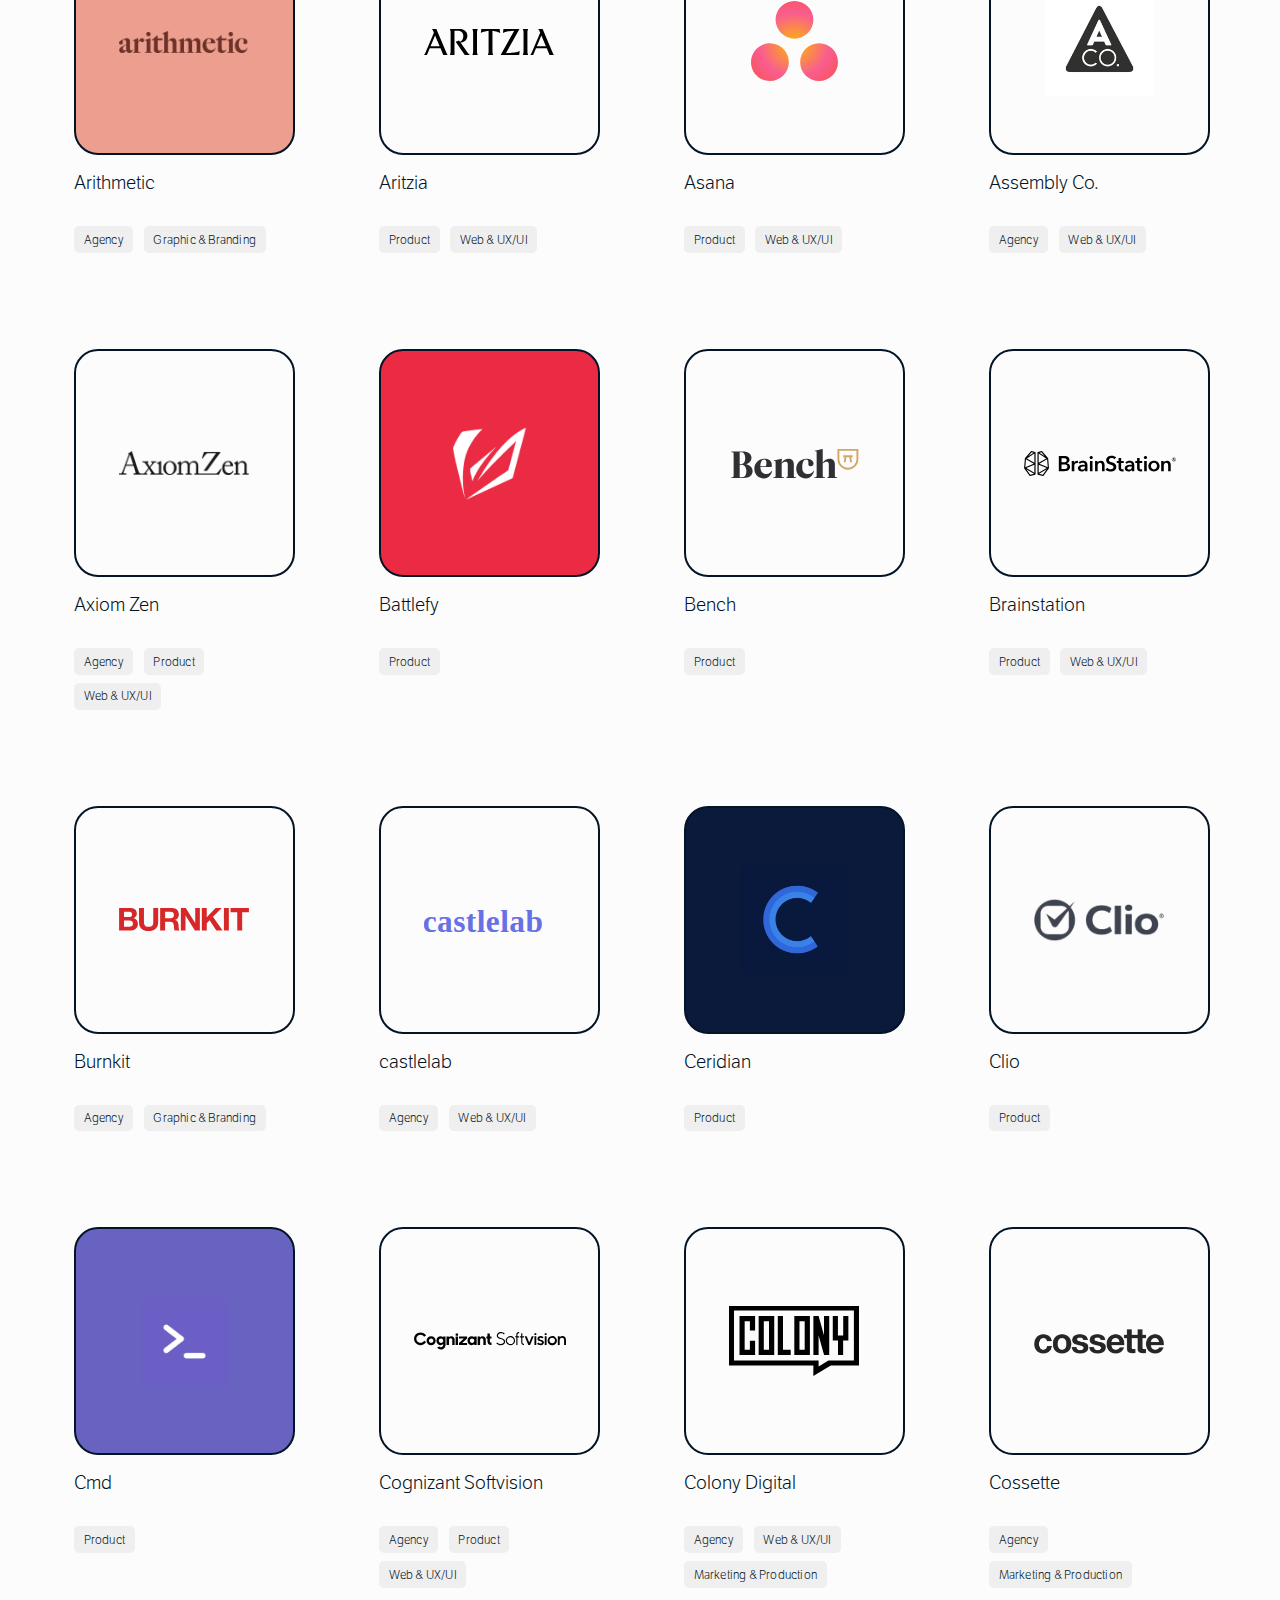
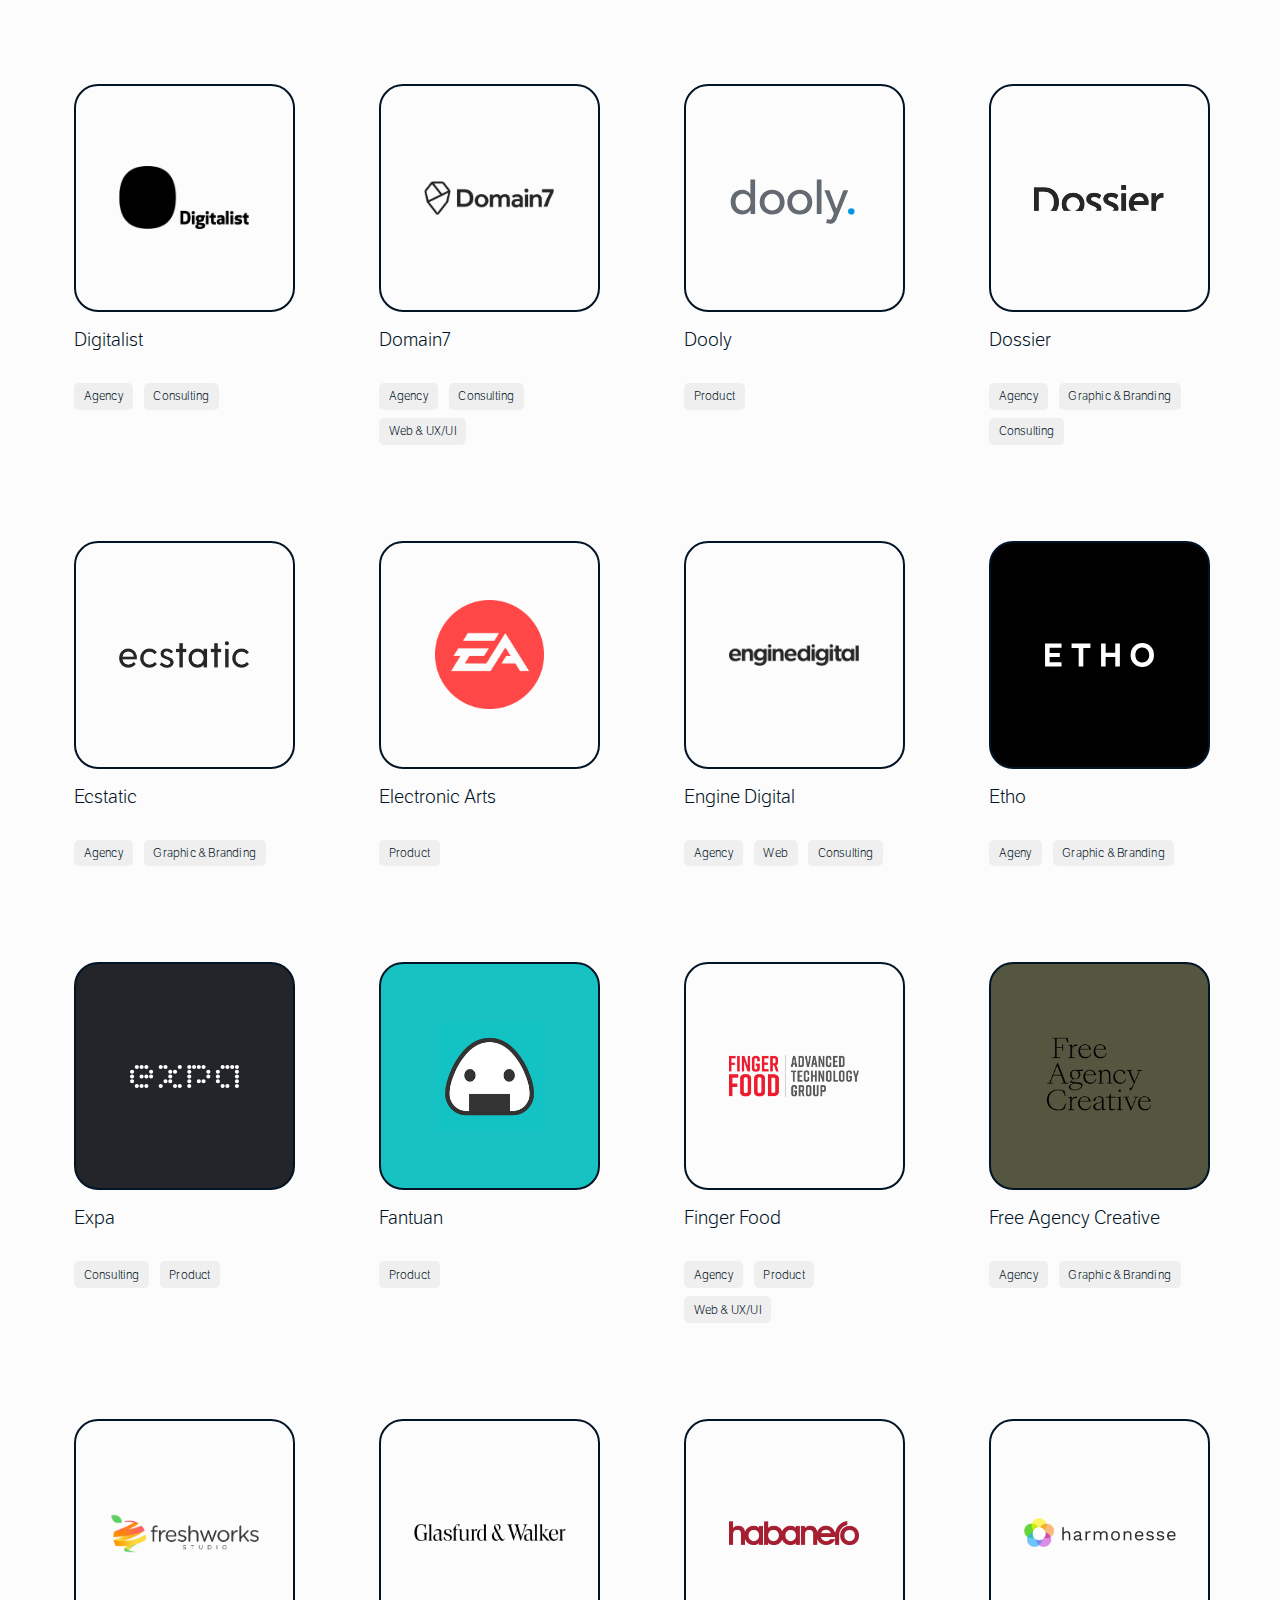
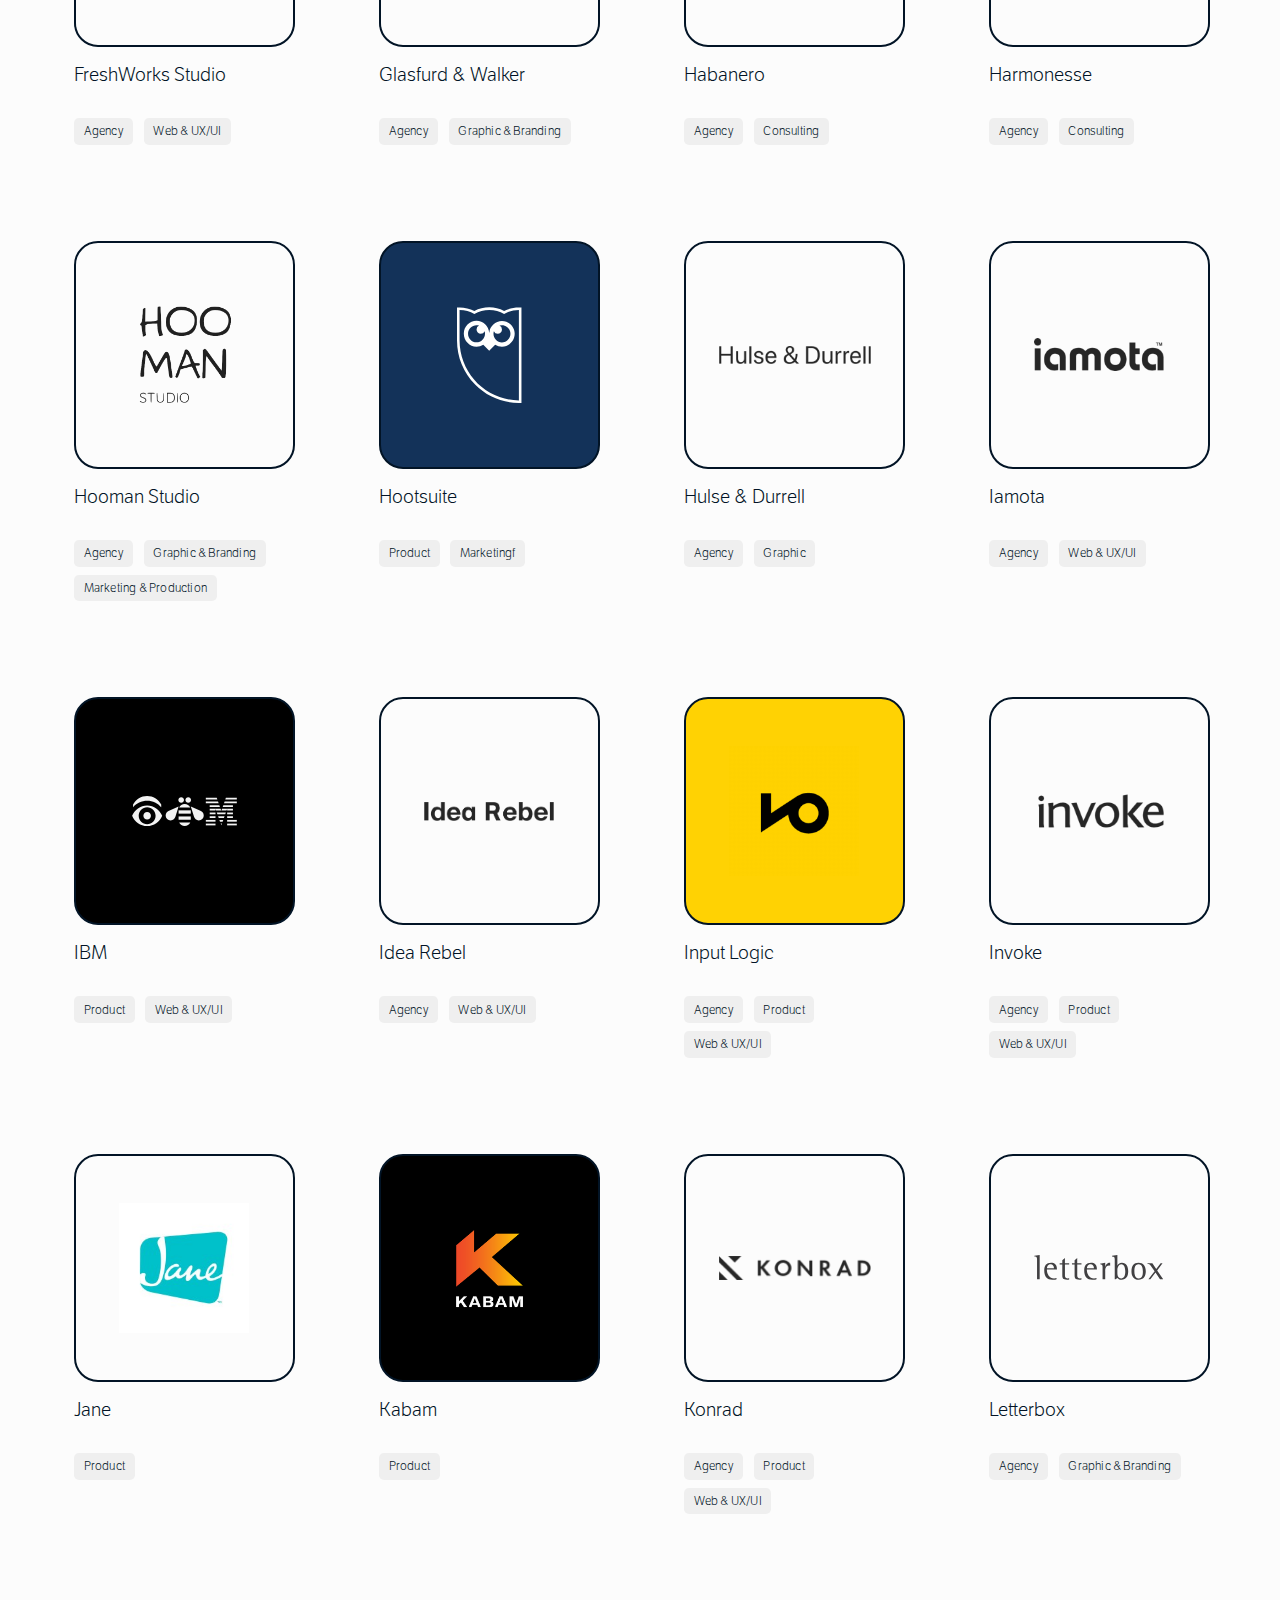
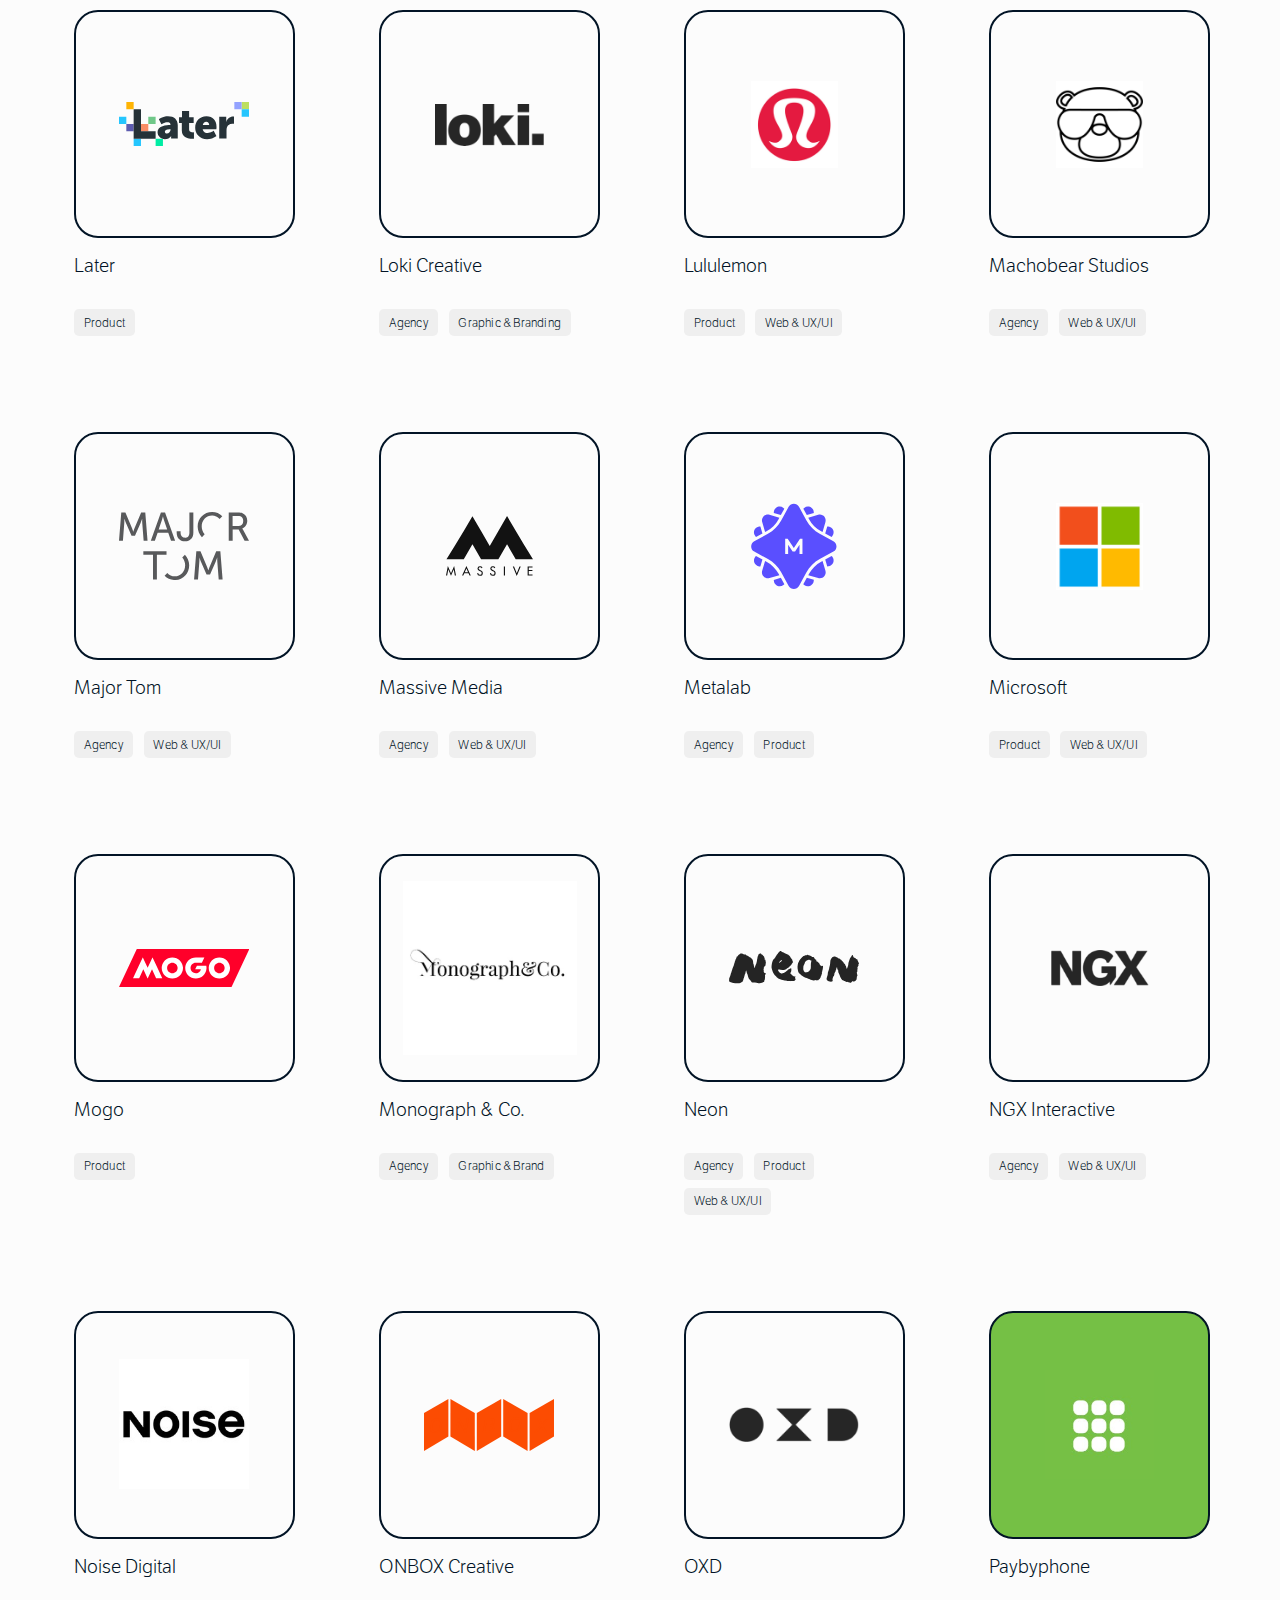
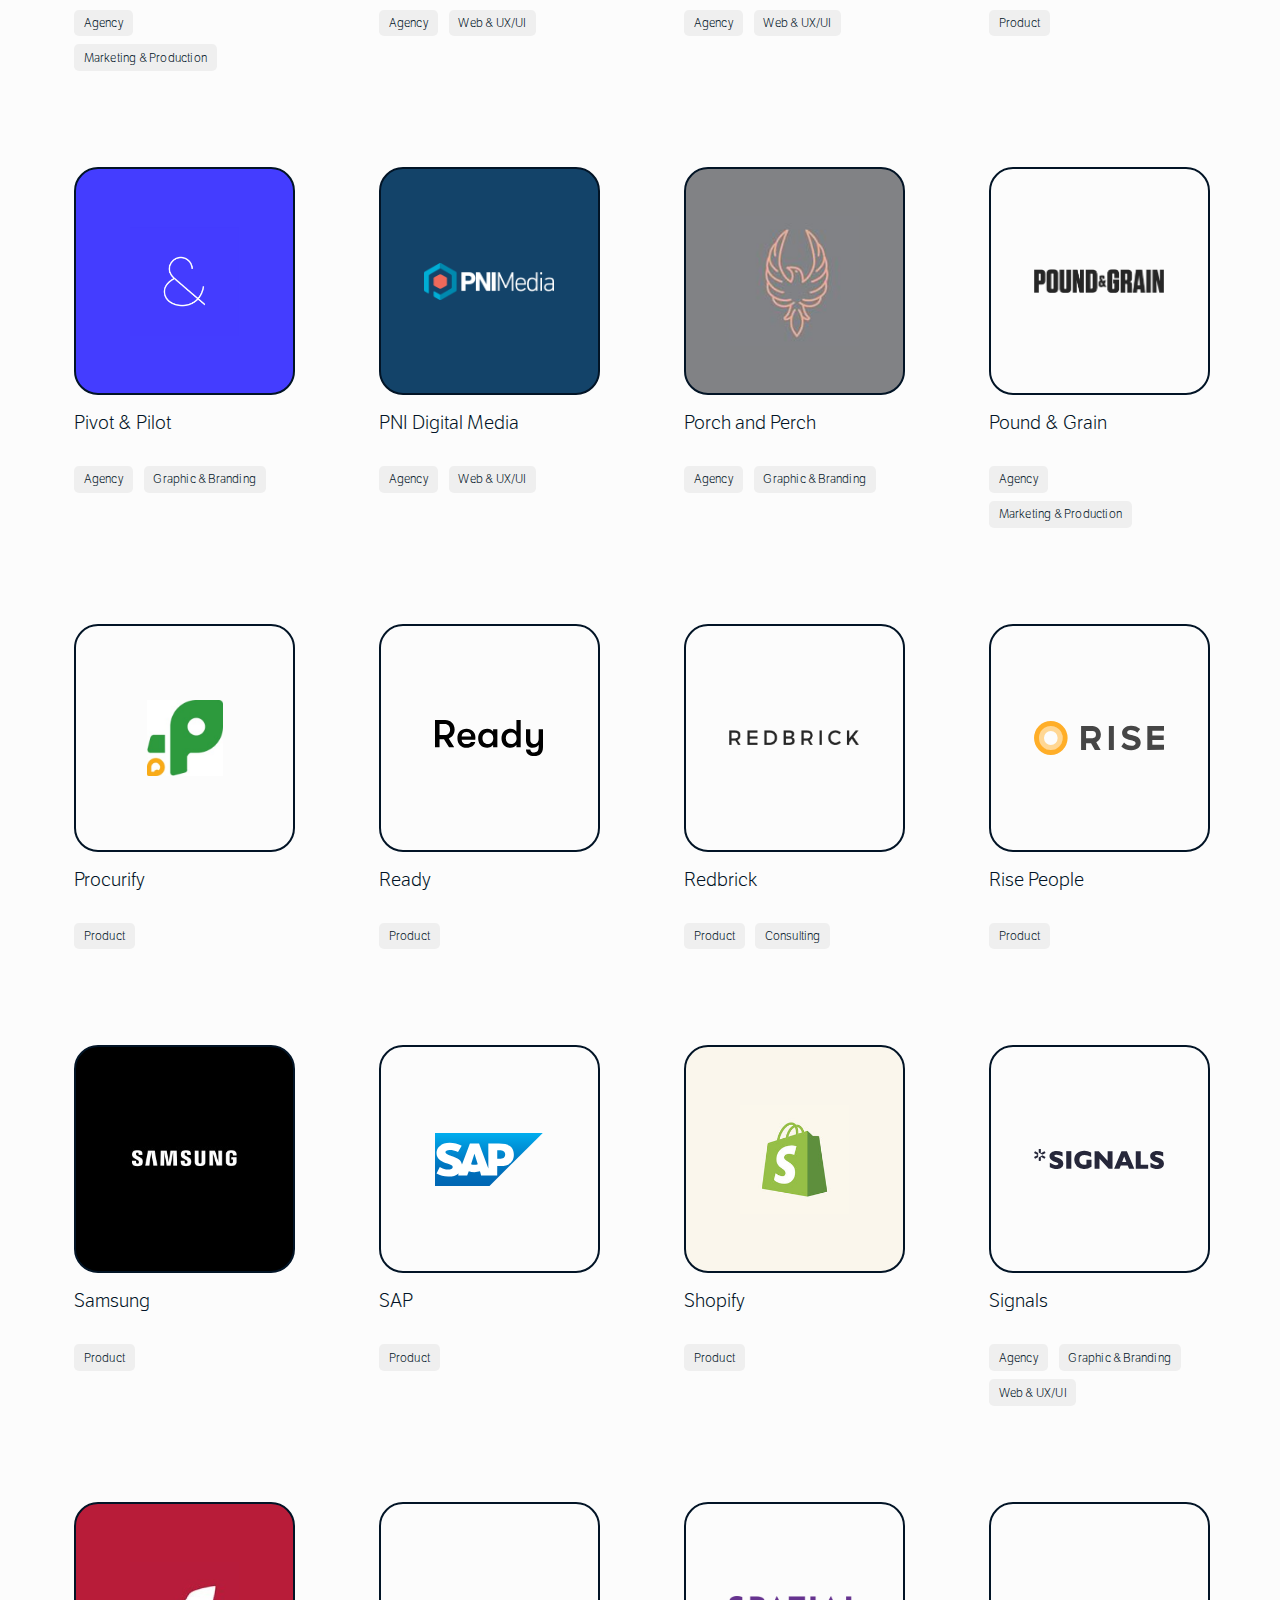
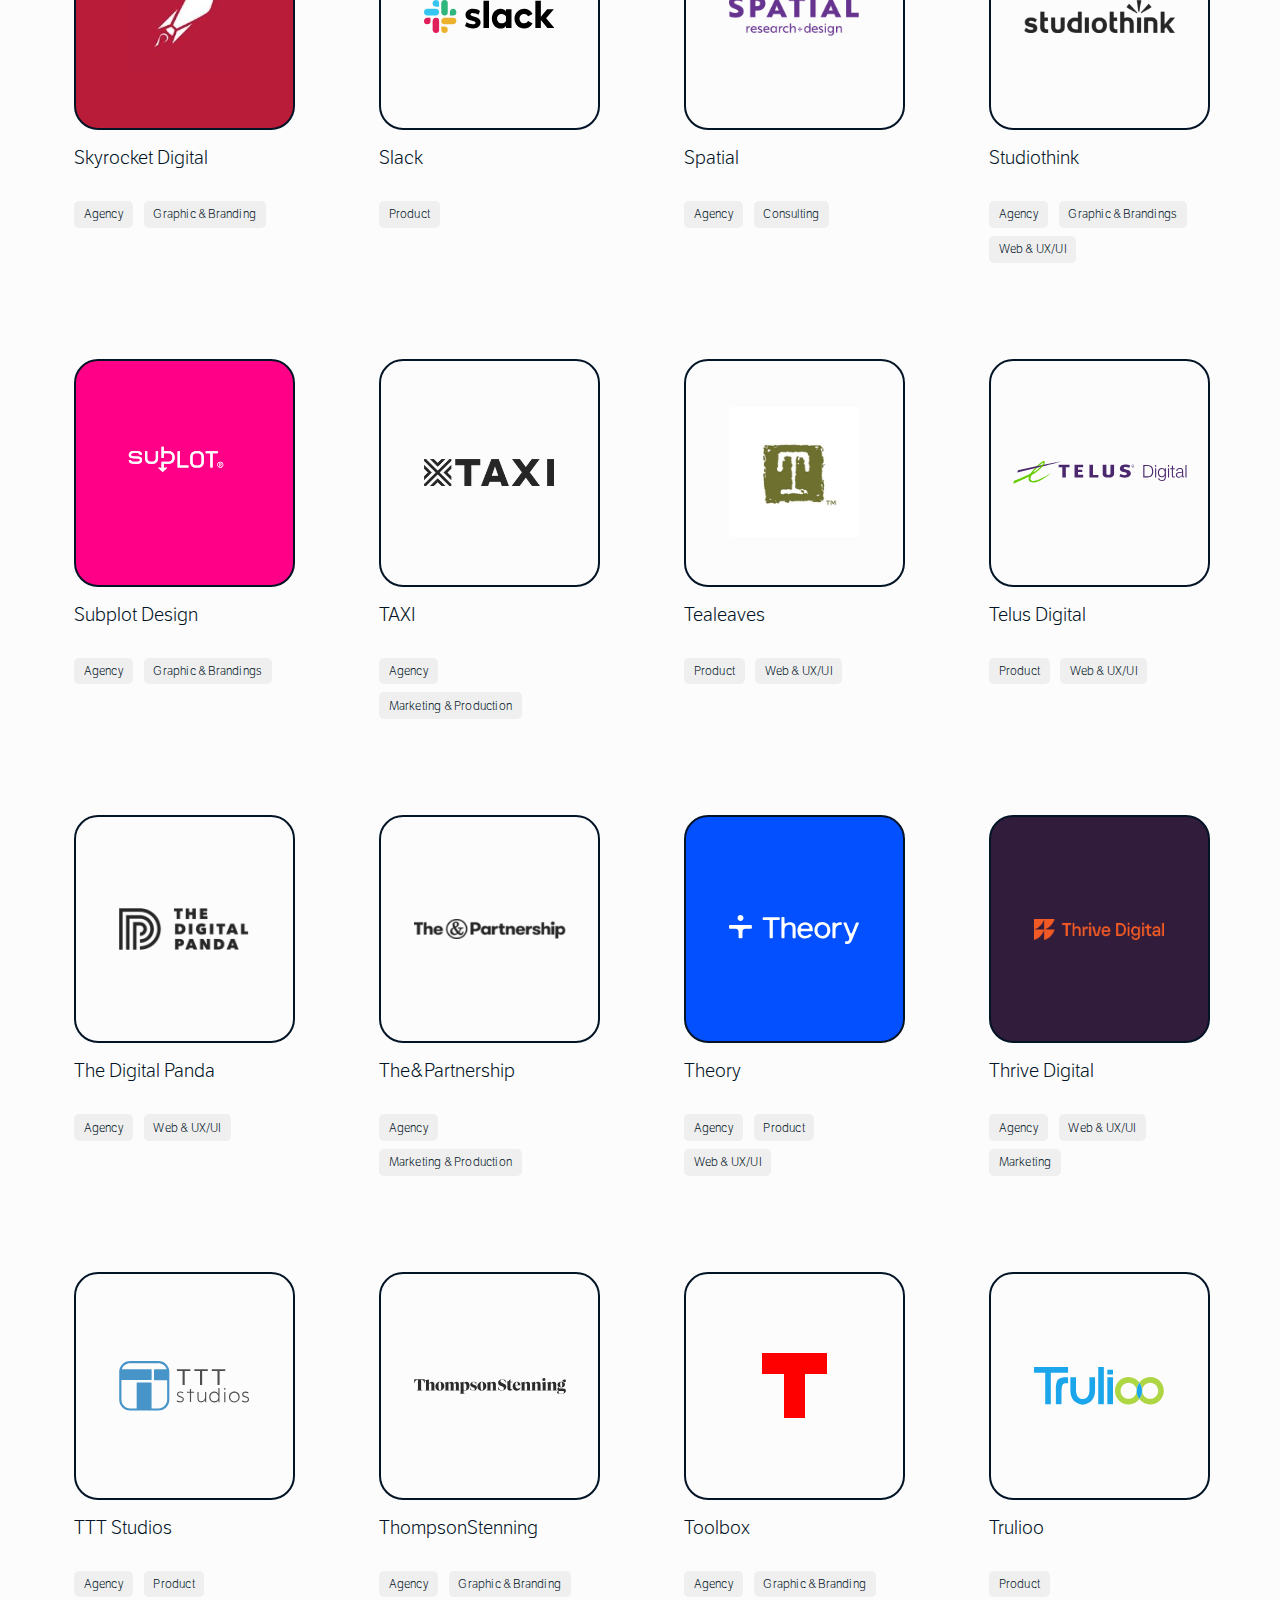
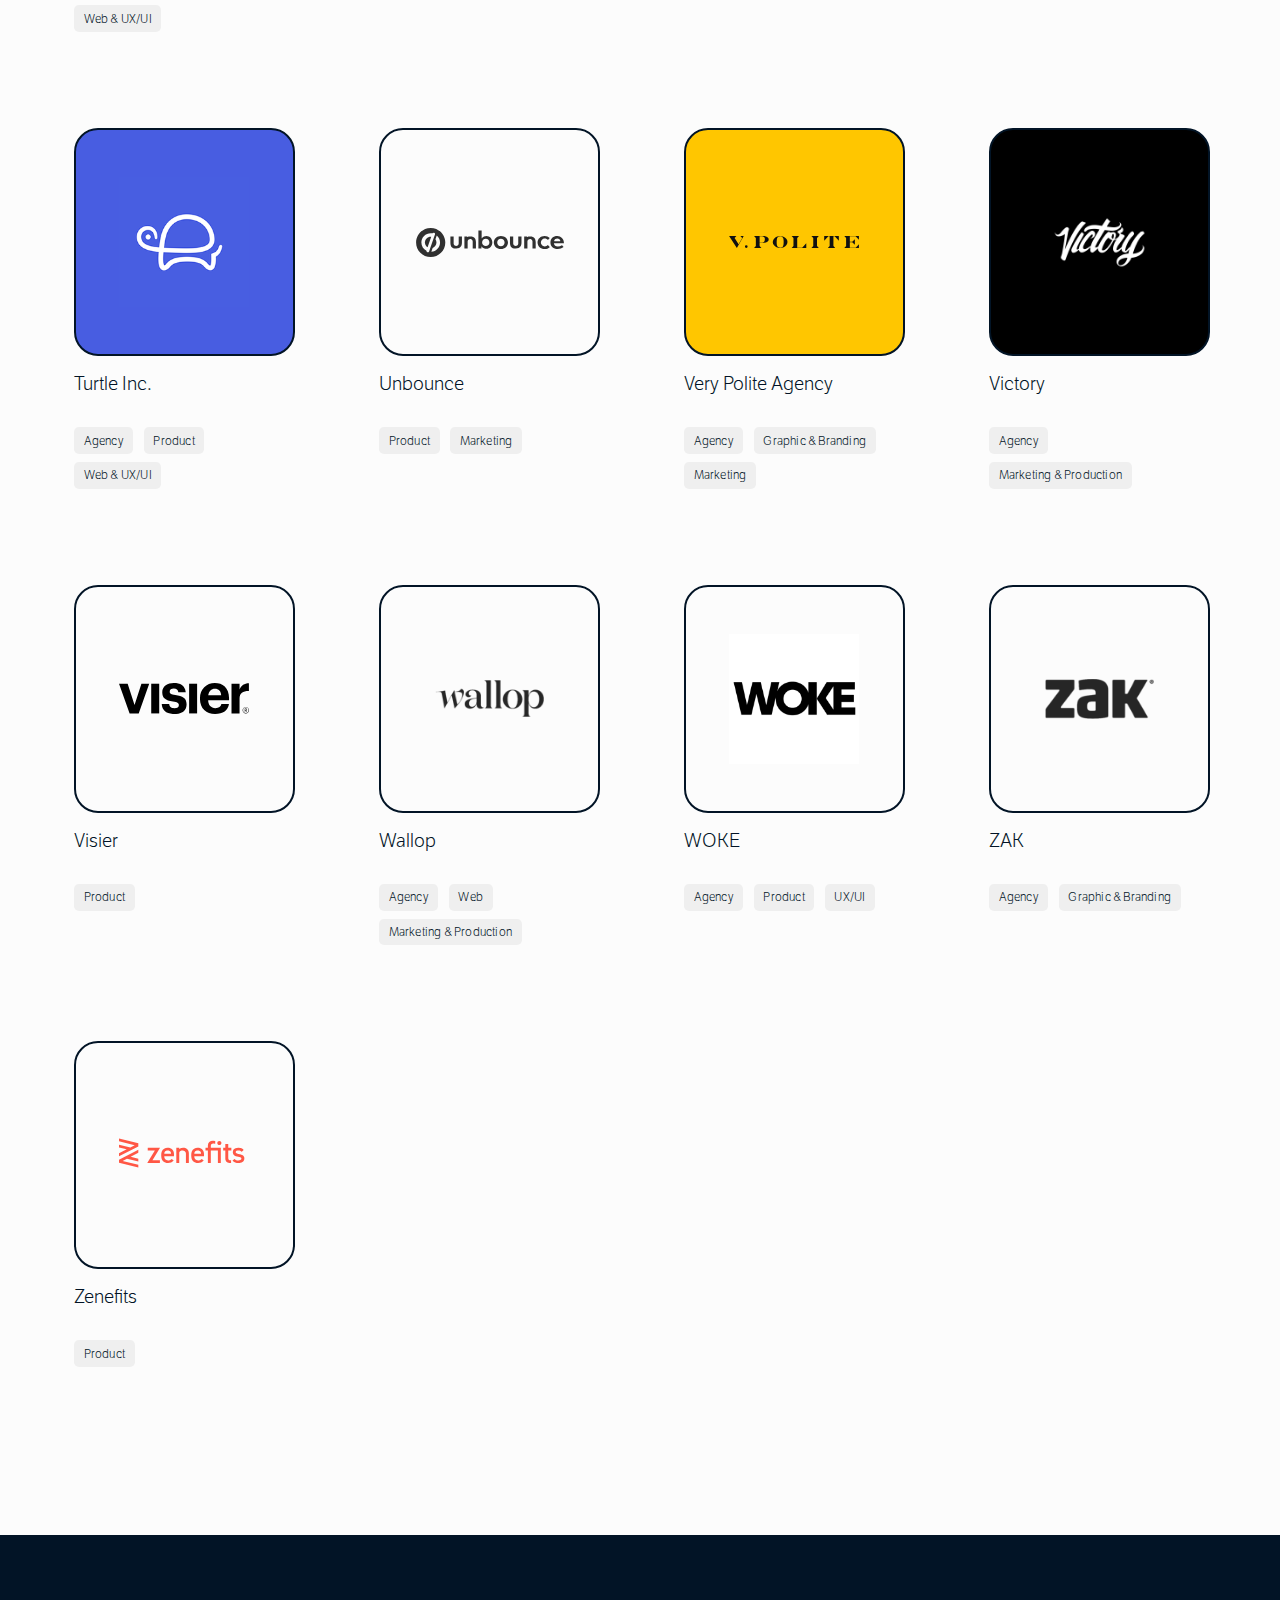
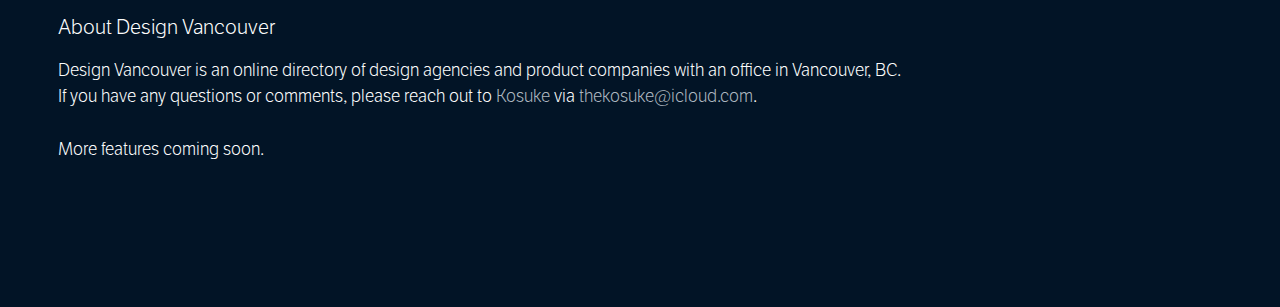
==== commit f59d46a2: "more added" ====
--- a/index.html
+++ b/index.html
@@ -15,7 +15,7 @@
     <meta charset="utf-8">
     <meta http-equiv="X-UA-Compatible" content="IE=edge">
     <meta name="viewport" content="width=device-width, initial-scale=1">
-    <meta name="keywords" content="design vancouver, vancouver design, design, vancouver, digital, agencies, product design, ux, ui, tech, product companies, designer, intern, job">
+    <meta name="keywords" content="design vancouver, vancouver design, design, vancouver, digital, agencies, product design, ux, ui, graphic, branding, marketing, tech, product companies, designer, intern, internship, job">
     <meta name="description" content="Design Vancouver is an online directory of design agencies and product companies with an office in Vancouver, BC.">
     <meta name="robots" content="noodp">
 
@@ -1093,6 +1093,25 @@
               </a>
             </li>
 
+            <li class="post-card" data-category="Agency Graphic">
+              <a href="https://www.letterboxdesign.com/" target="_blank">
+                <div class="company-logo letterbox"></div>
+                <div class="post-caption">          
+                  <h2 class="post-title">
+                    <a href="#" target="_blank">Letterbox</a>
+                  </h2>
+                  <ol class="post-categories">
+                    <li>
+                      <p>Agency</p>
+                    </li>
+                    <li>
+                      <p>Graphic & Branding</p>
+                    </li>
+                  </ol>    
+                </div>
+              </a>
+            </li>
+
             <li class="post-card" data-category="Product">
               <a href="https://later.com/" target="_blank">
                 <div class="company-logo later"></div>
@@ -1582,6 +1601,28 @@
               </a>
             </li>
 
+            <li class="post-card" data-category="Agency Graphic Web">
+              <a href="https://www.signals.ca/" target="_blank">
+                <div class="company-logo signals"></div>
+                <div class="post-caption">          
+                  <h2 class="post-title">
+                    <a href="#" target="_blank">Signals</a>
+                  </h2>
+                  <ol class="post-categories">
+                    <li>
+                      <p>Agency</p>
+                    </li>  
+                    <li>
+                      <p>Graphic & Branding</p>
+                    </li>  
+                    <li>
+                      <p>Web & UX/UI</p>
+                    </li>                                    
+                  </ol>                  
+                </div>
+              </a>
+            </li>
+
             <li class="post-card" data-category="Agency Graphic">
               <a href="https://skyrocket.is/" target="_blank">
                 <div class="company-logo skyrocket"></div>
@@ -1844,6 +1885,25 @@
                 <div class="post-caption">          
                   <h2 class="post-title">
                     <a href="#" target="_blank">ThompsonStenning</a>
+                  </h2>
+                  <ol class="post-categories">                  
+                    <li>
+                      <p>Agency</p>
+                    </li>
+                    <li>
+                      <p>Graphic & Branding</p>
+                    </li>                  
+                  </ol>                 
+                </div>
+              </a>
+            </li>
+
+            <li class="post-card" data-category="Agency Graphic">
+              <a href="https://toolboxdesign.com/" target="_blank">
+                <div class="company-logo toolbox"></div>
+                <div class="post-caption">          
+                  <h2 class="post-title">
+                    <a href="#" target="_blank">Toolbox</a>
                   </h2>
                   <ol class="post-categories">                  
                     <li>
--- a/css/style.css
+++ b/css/style.css
@@ -376,6 +376,7 @@
 .company-logo.kabam {         background-image: url("../img/logos/product/kabam.png"); background-size: 50%; background-color: #000; }
 .company-logo.konrad {        background-image: url("../img/logos/agency/konrad.png"); background-size: 70%; }
 .company-logo.later {         background-image: url("../img/logos/product/later.svg"); }
+.company-logo.letterbox {     background-image: url("../img/logos/agency/letterbox.svg"); }
 .company-logo.loki {          background-image: url("../img/logos/agency/loki.png"); background-size: 50%; }
 .company-logo.lululemon {     background-image: url("../img/logos/product/lululemon.png"); background-size: 40%; }
 .company-logo.machobear {     background-image: url("../img/logos/agency/machobear.png"); background-size: 40%; }
@@ -402,6 +403,7 @@
 .company-logo.samsung {       background-image: url("../img/logos/product/samsung.jpeg"); background-color: #000; }
 .company-logo.sap {           background-image: url("../img/logos/product/sap.svg"); background-size: 50%; }
 .company-logo.shopify {       background-image: url("../img/logos/product/shopify.jpeg"); background-color: #FAF6EC; background-size: 50%; }
+.company-logo.signals {       background-image: url("../img/logos/agency/signals.svg"); }
 .company-logo.skyrocket {     background-image: url("../img/logos/agency/skyrocket.jpeg"); background-size: 50%; background-color: #B81C39; }
 .company-logo.slack {         background-image: url("../img/logos/product/slack.svg"); }
 .company-logo.spatial {       background-image: url("../img/logos/agency/spatial.png"); }
@@ -417,6 +419,7 @@
 .company-logo.theory {        background-image: url("../img/logos/agency/theory.svg"); background-color: #0250FF; }
 .company-logo.thrive {        background-image: url("../img/logos/agency/thrive.png"); background-color: #311C3B; }
 .company-logo.thompson {      background-image: url("../img/logos/agency/thompson.svg"); background-size: 70%; }
+.company-logo.toolbox {       background-image: url("../img/logos/agency/toolbox.svg"); background-size: 30%; }
 .company-logo.trulioo {       background-image: url("../img/logos/product/trulioo.svg") }
 .company-logo.turtle {        background-image: url("../img/logos/agency/turtle.png"); background-color: #485DE1;}
 .company-logo.unbounce {      background-image: url("../img/logos/agency/unbounce.svg"); background-size: 70%; }
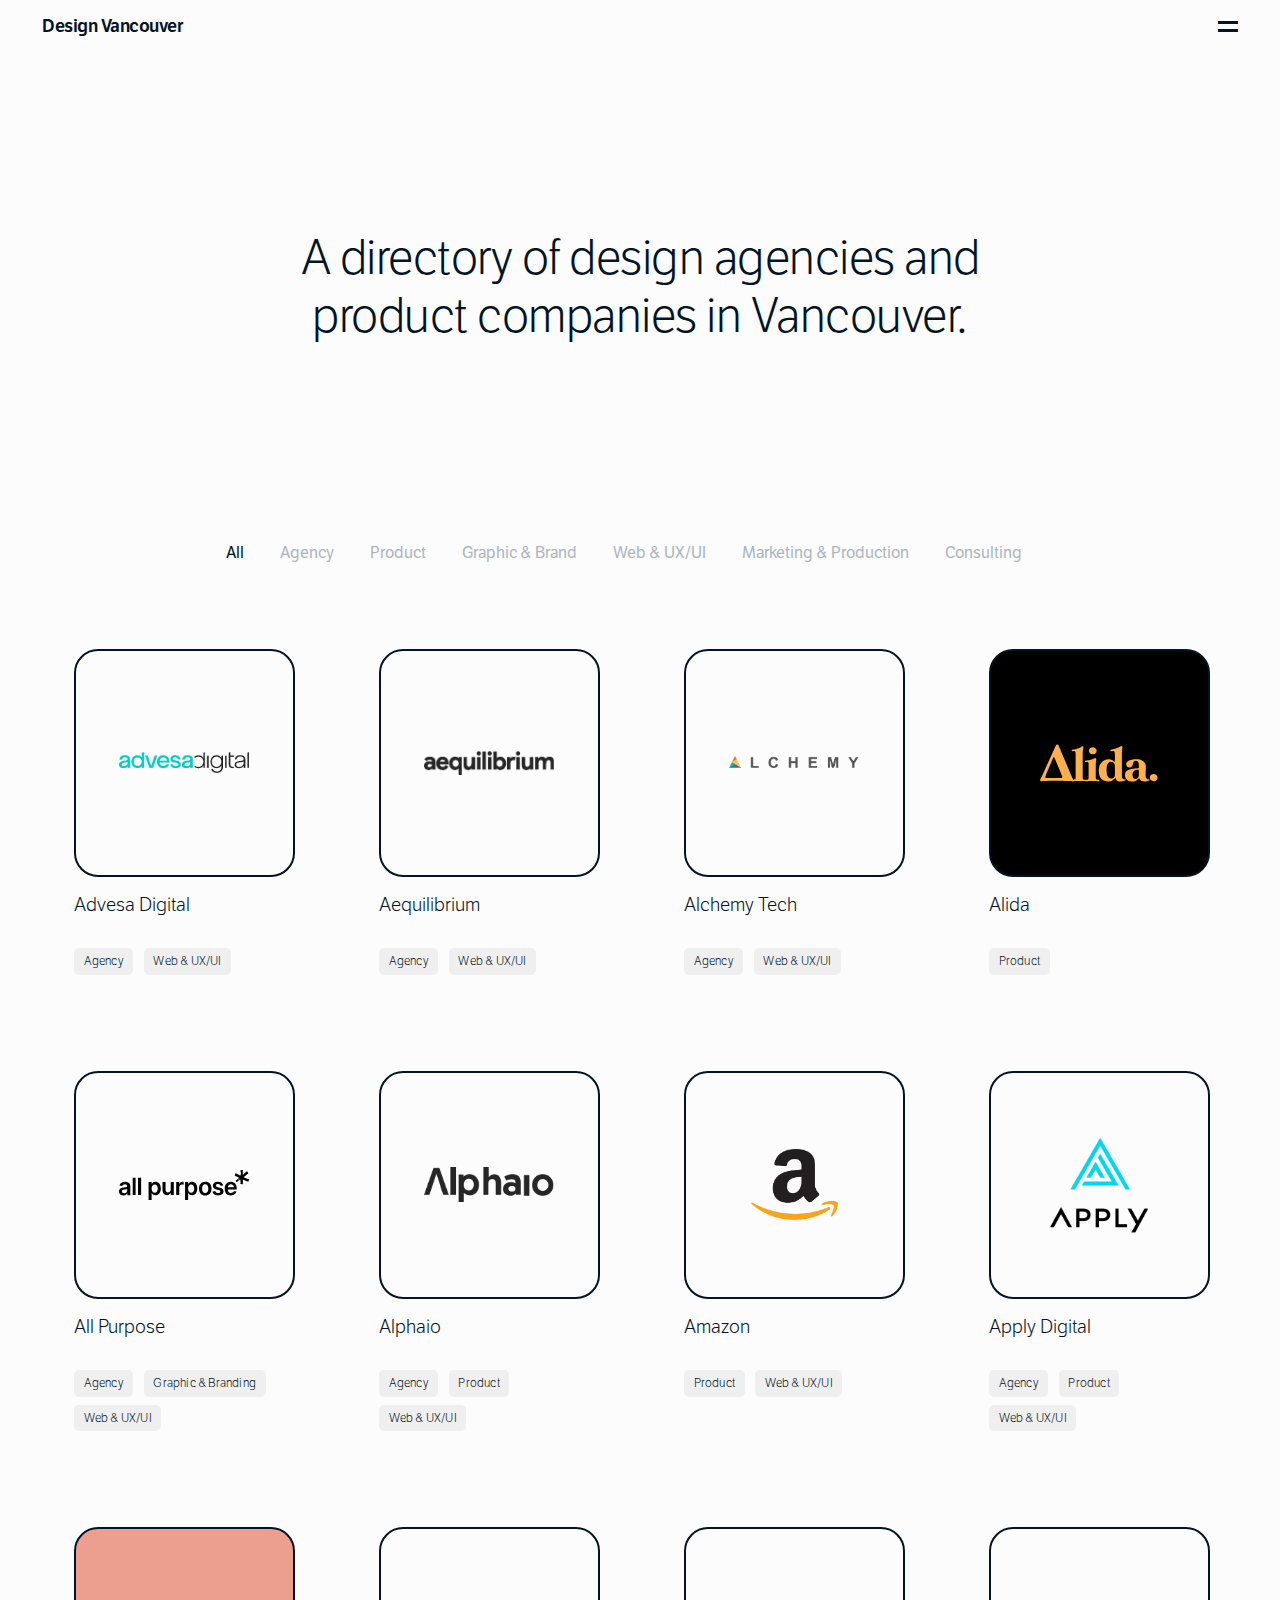
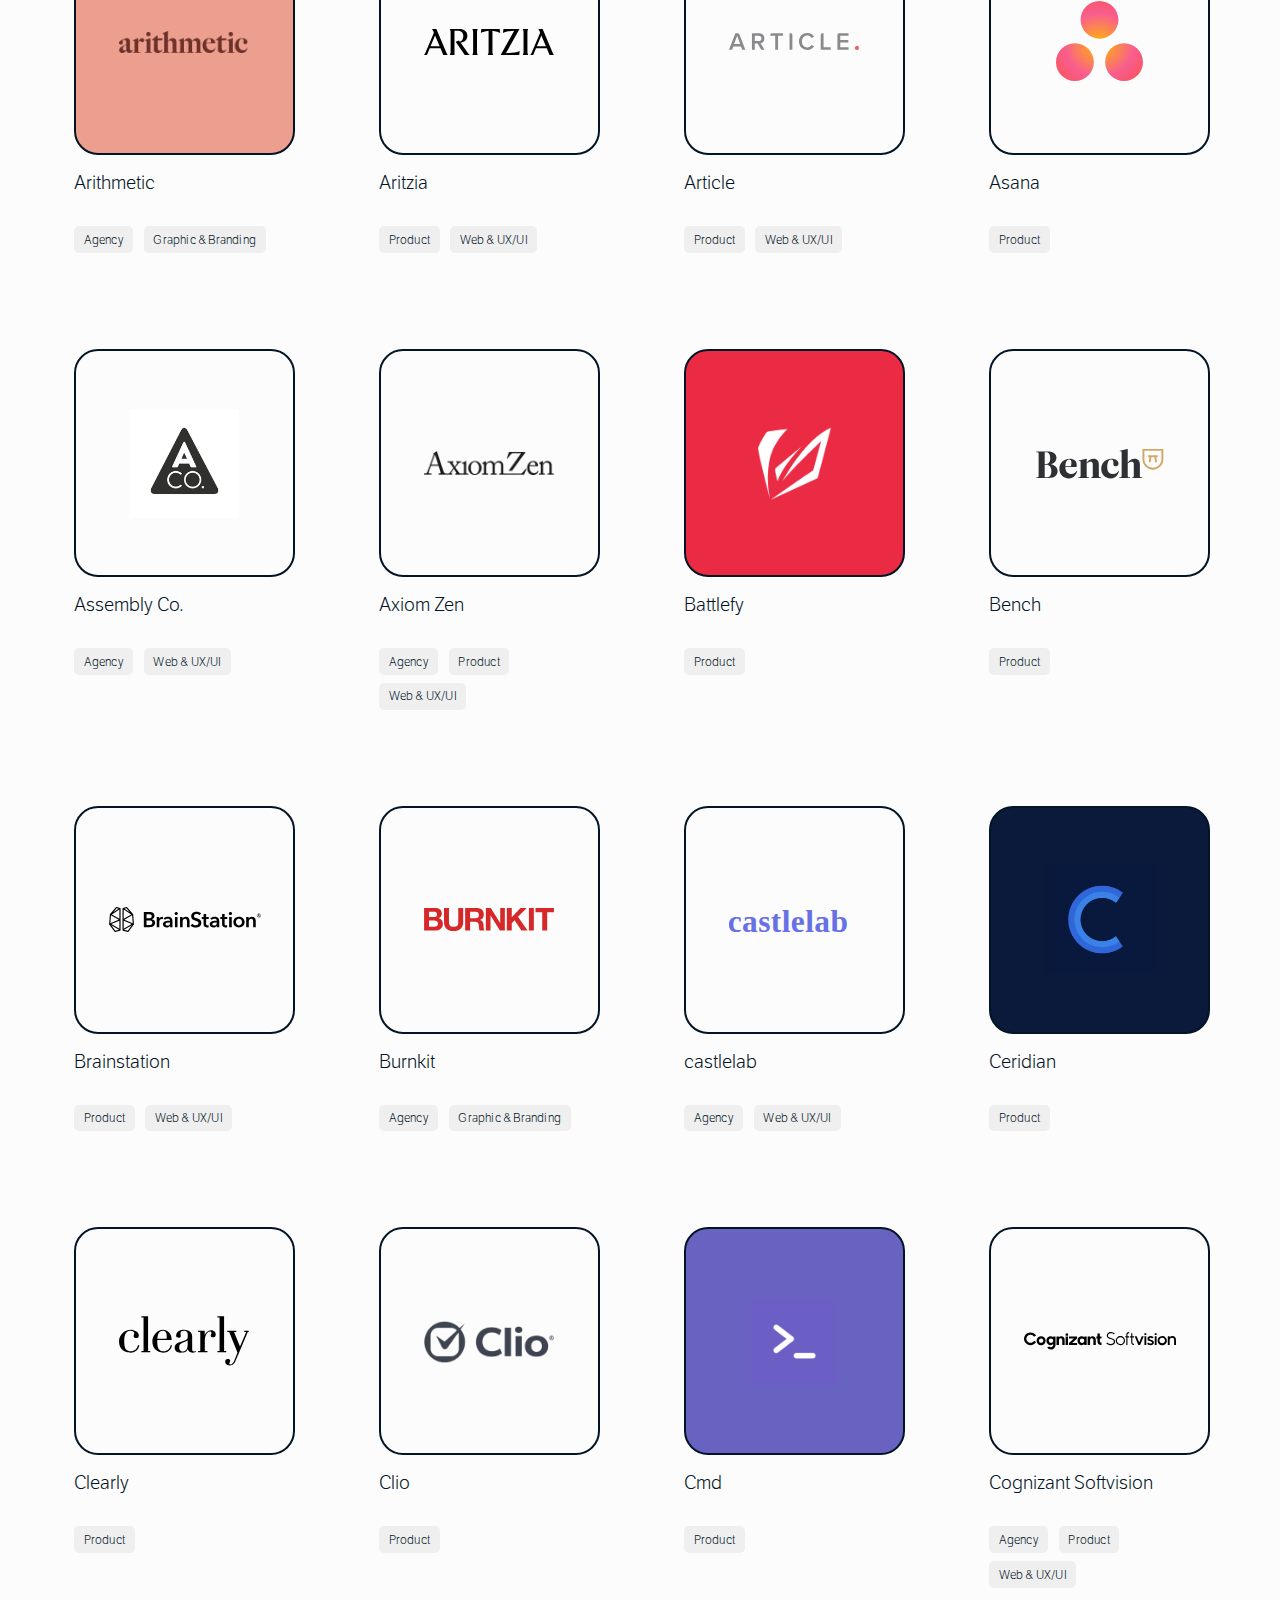
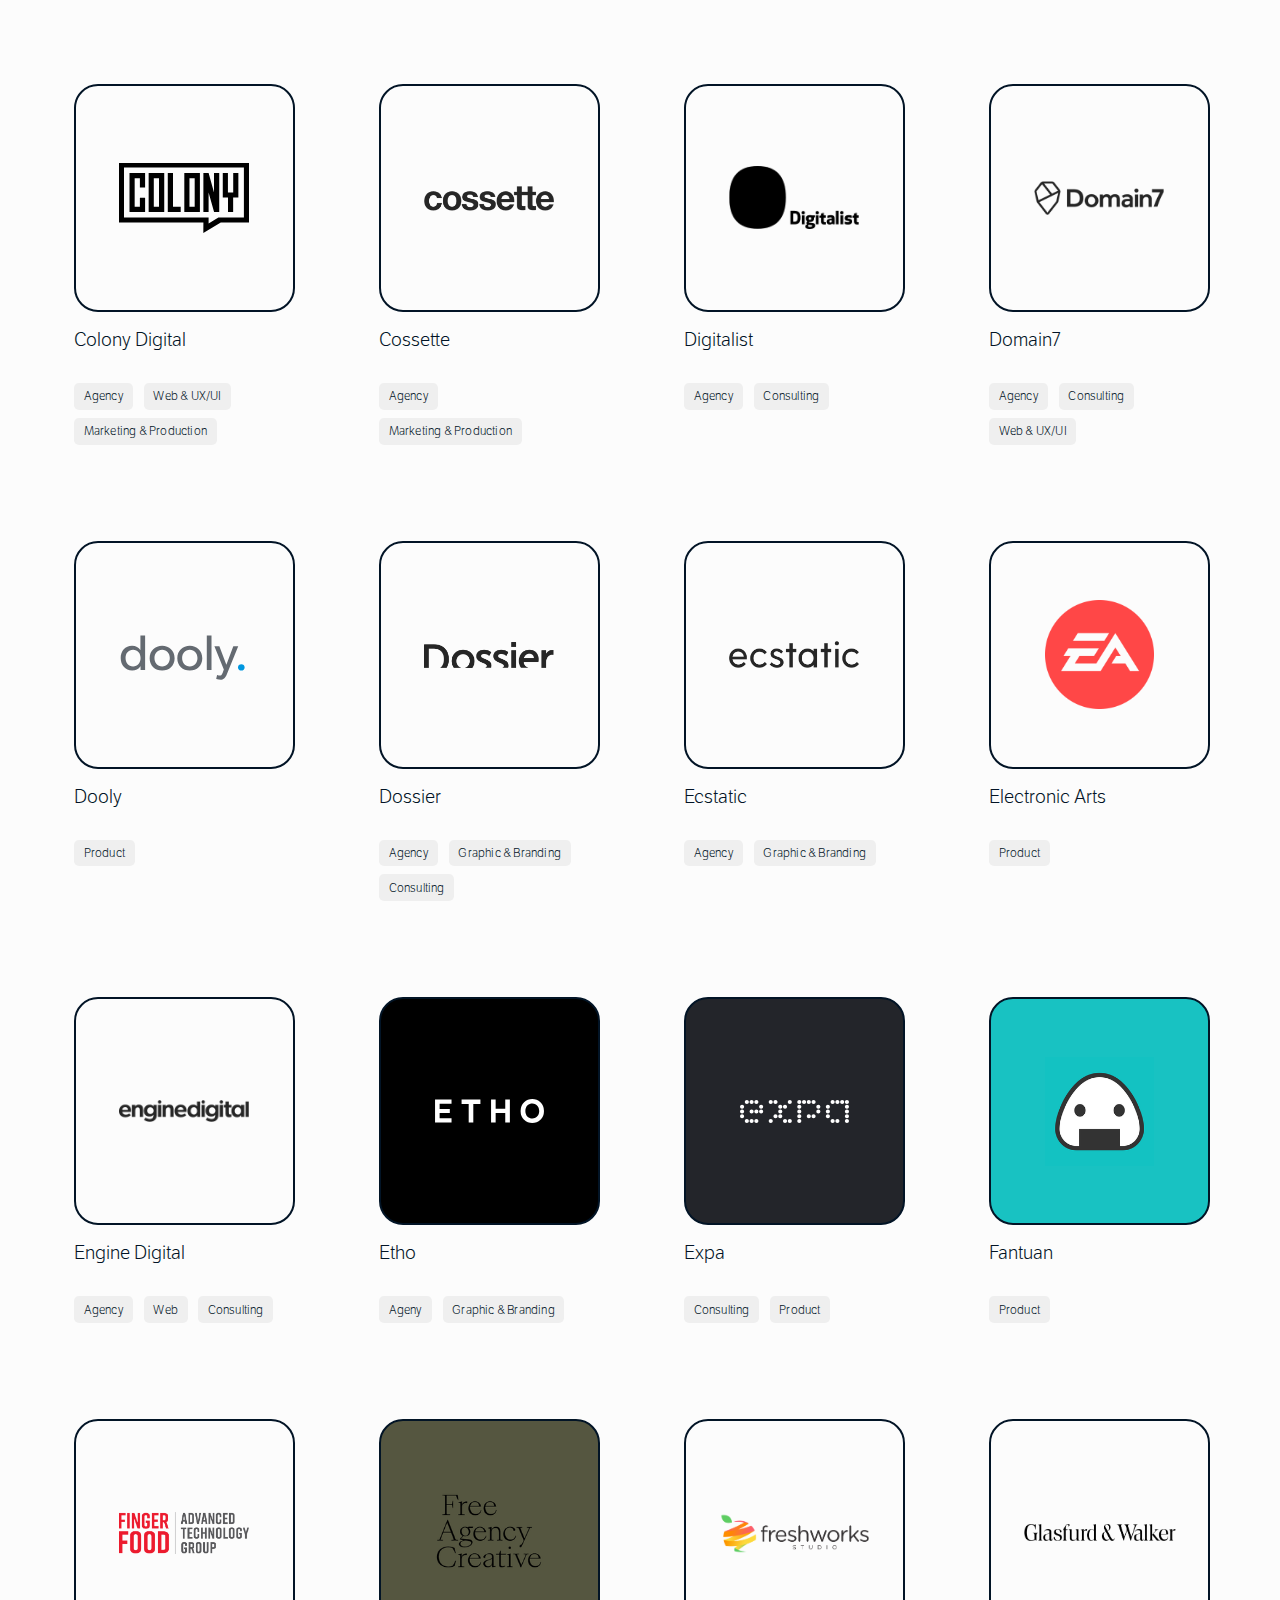
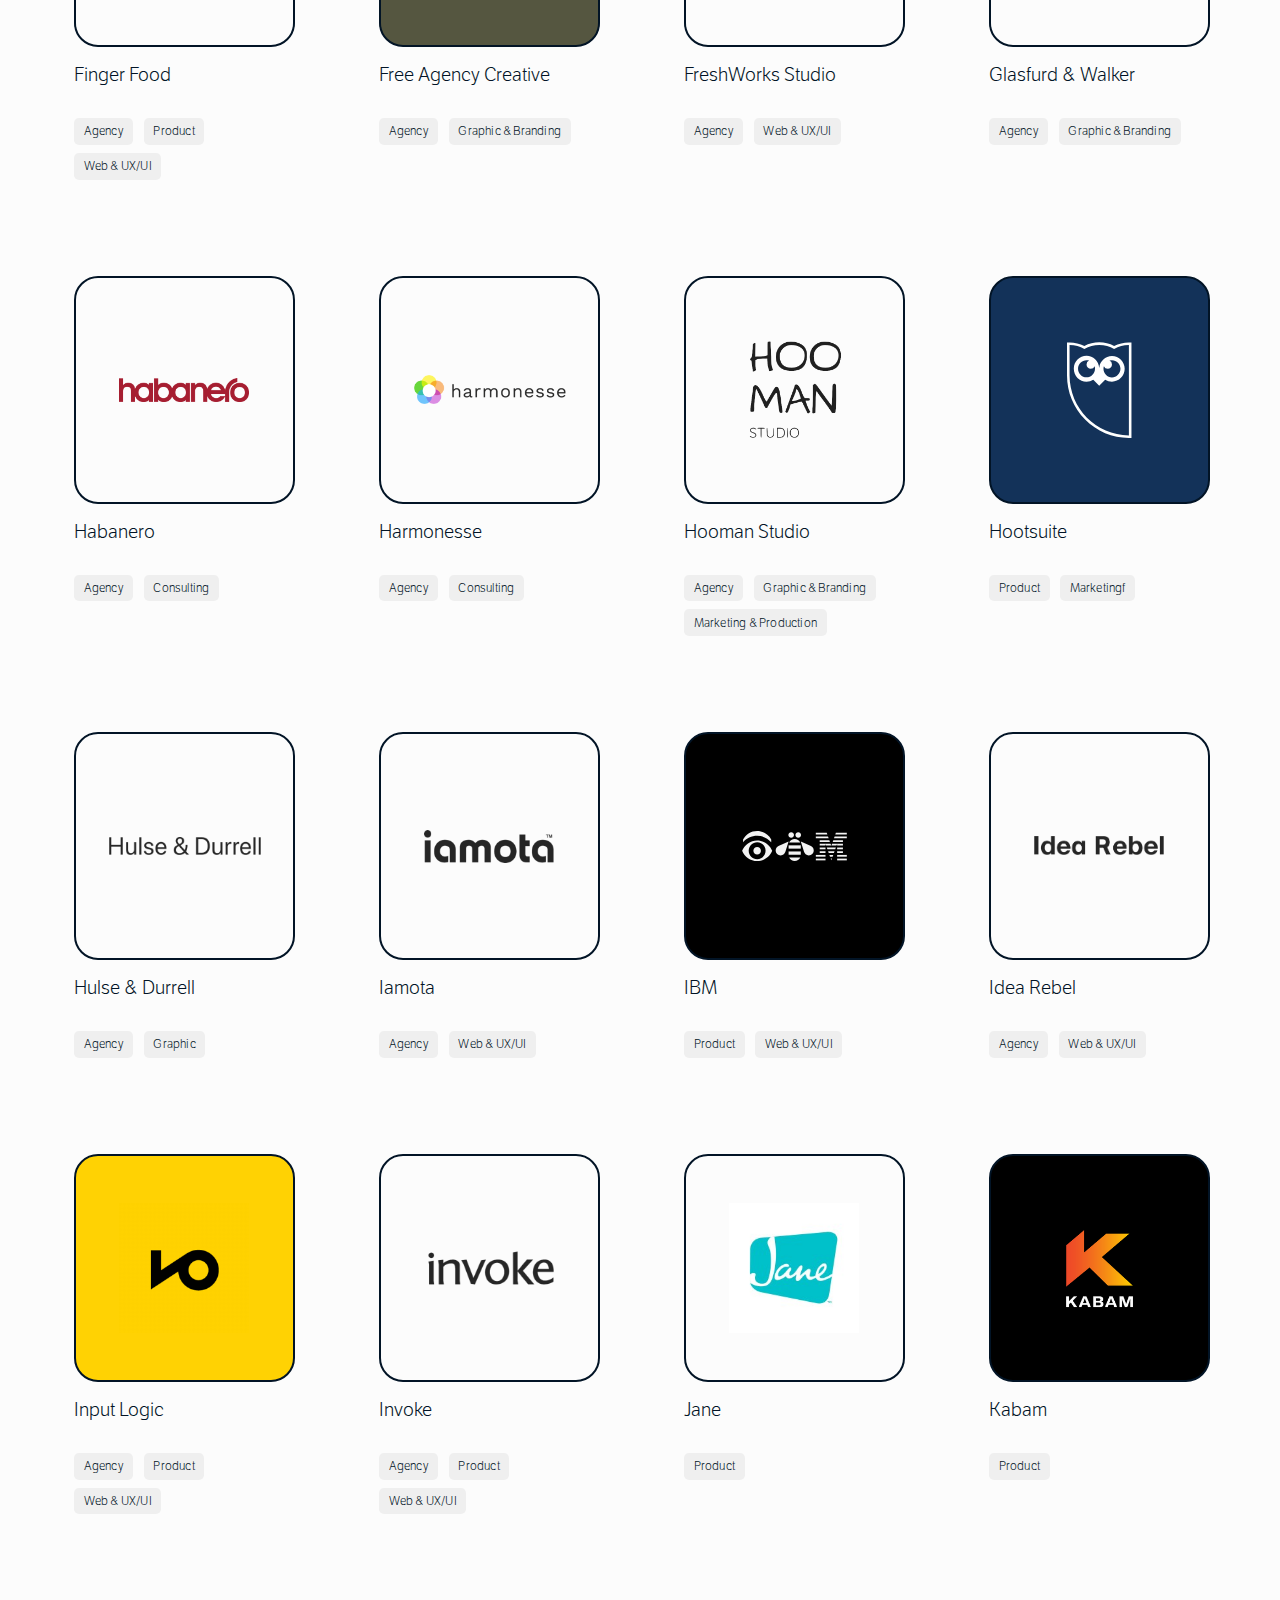
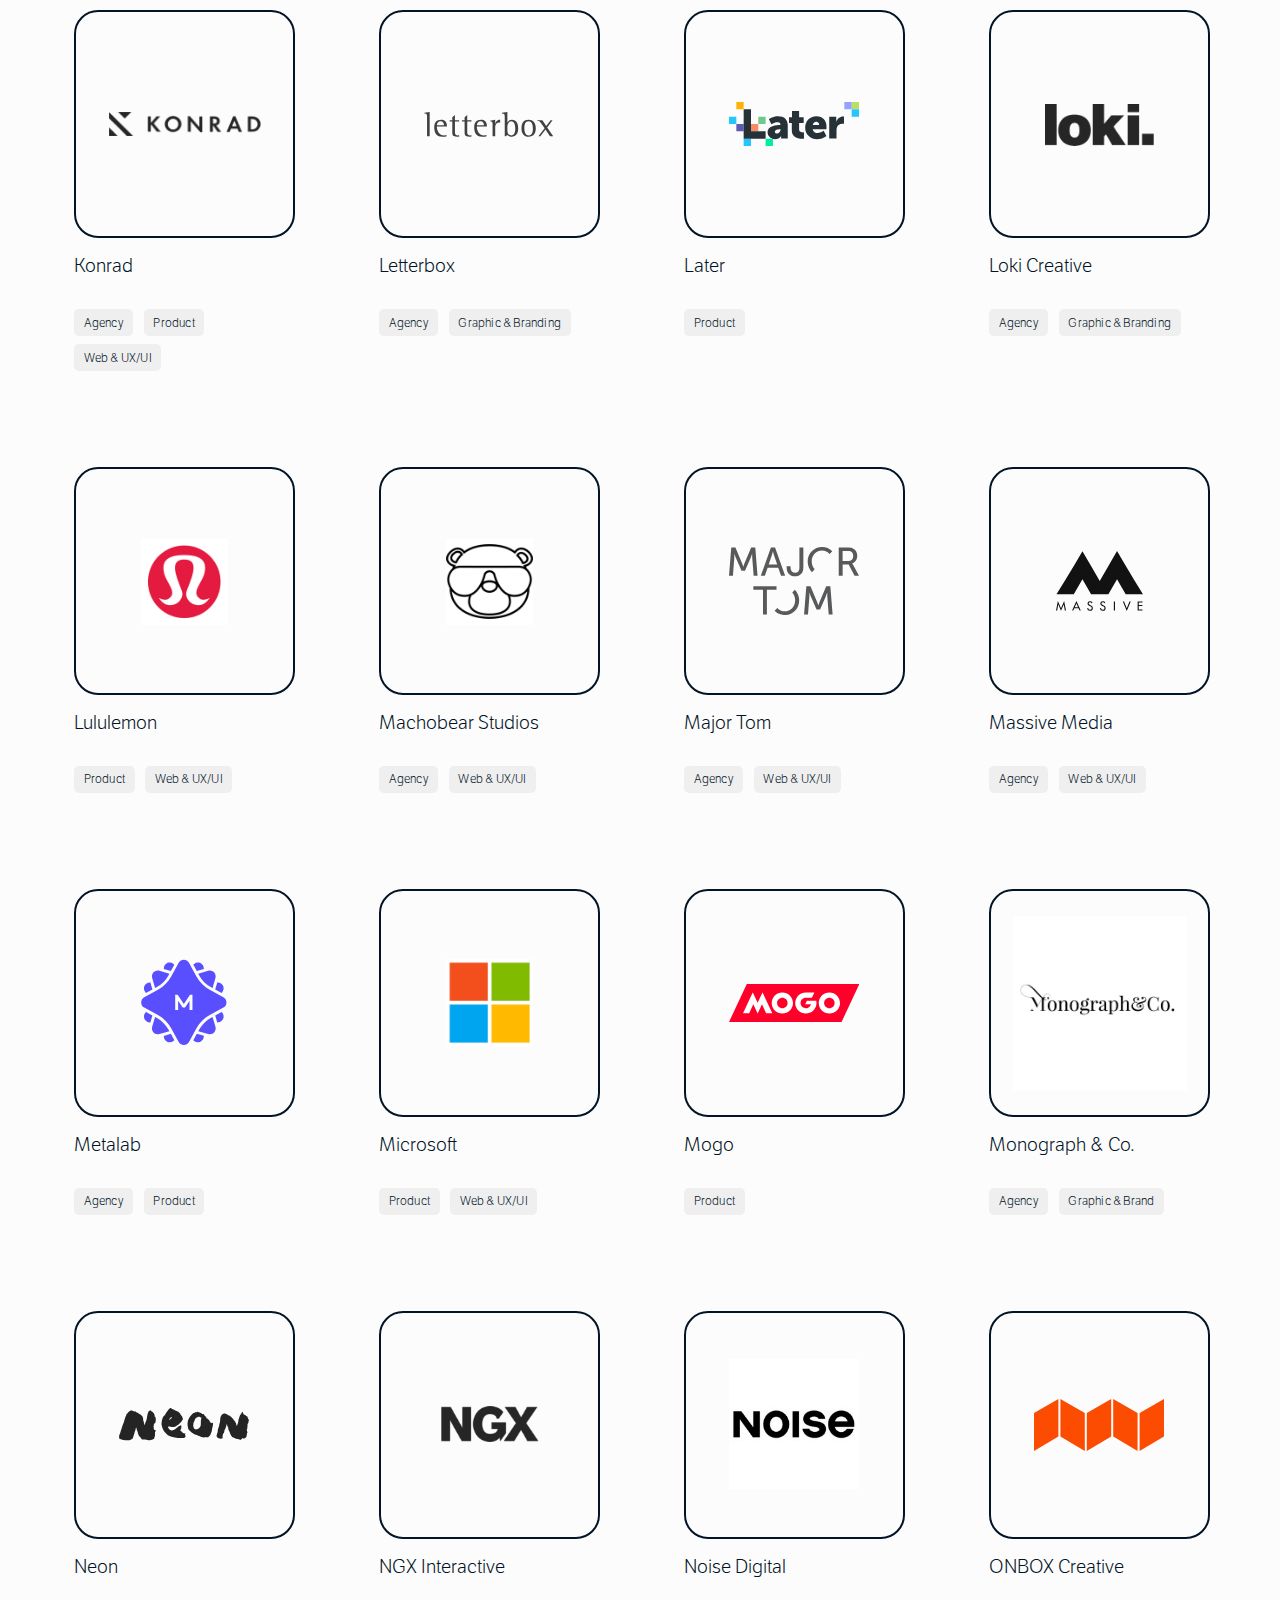
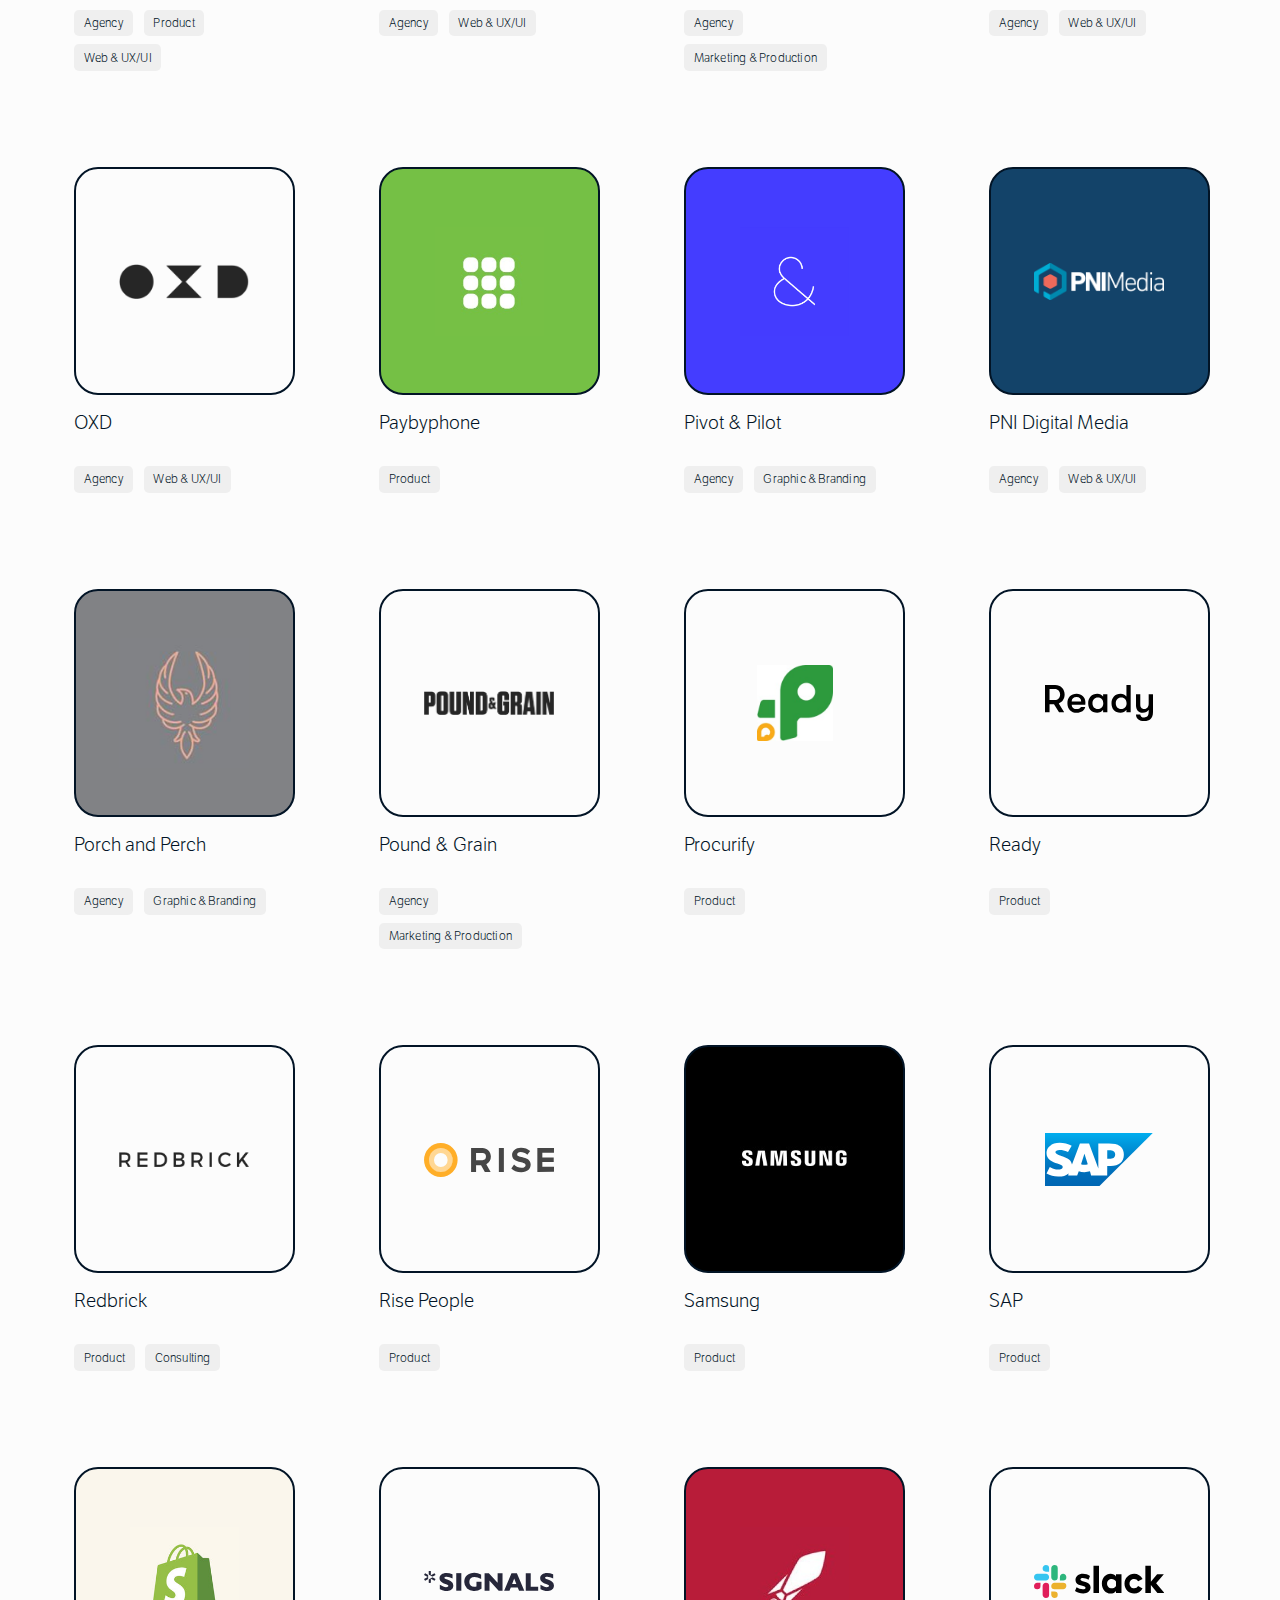
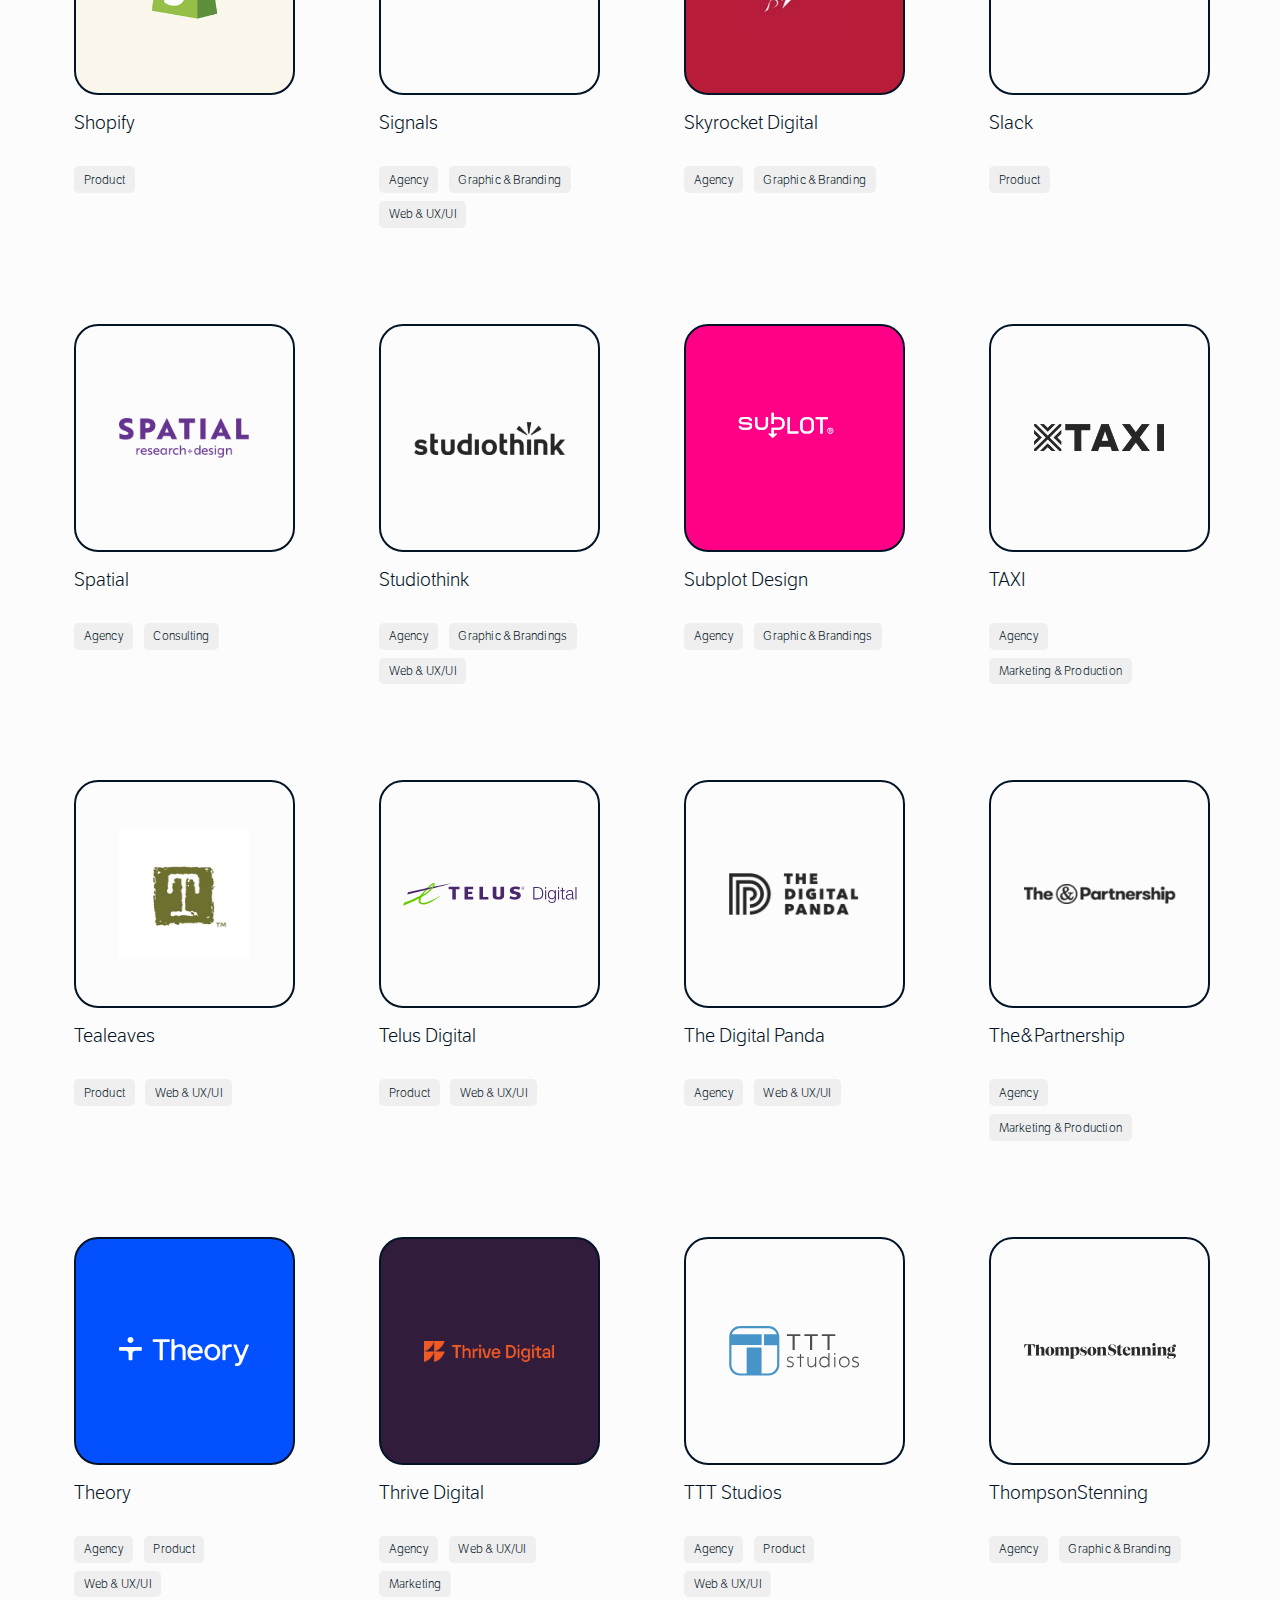
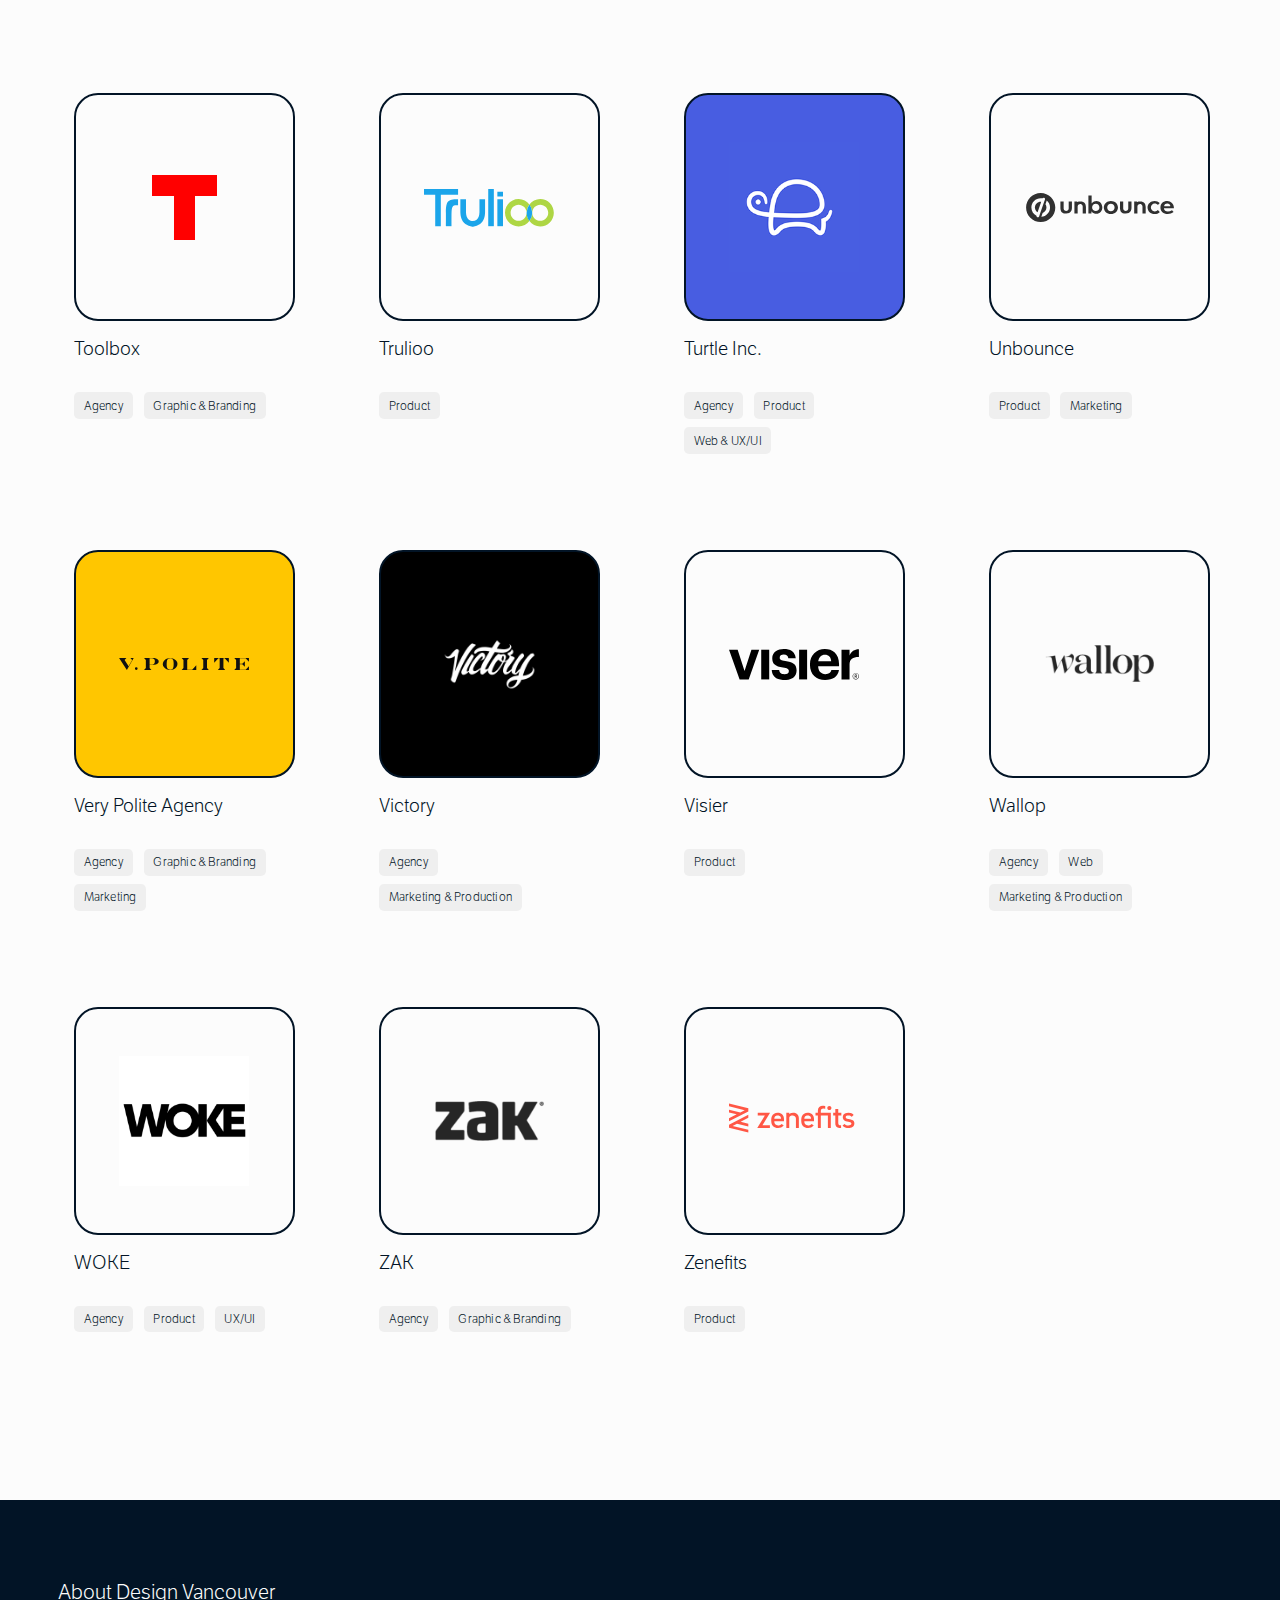
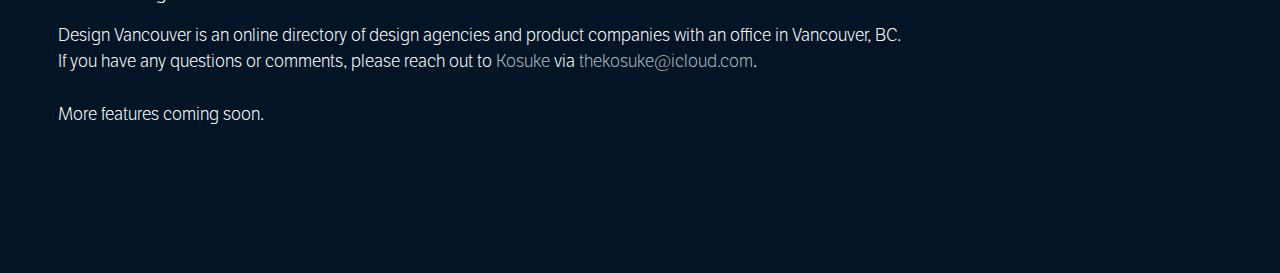
==== commit 82a16b1c: "more" ====
--- a/index.html
+++ b/index.html
@@ -310,8 +310,27 @@
                 </div>
               </a>     
             </li>
-
+            
             <li class="post-card" data-category="Product Web">
+              <a href="https://www.article.com/" target="_blank">
+                <div class="company-logo article"></div>
+                <div class="post-caption">          
+                  <h2 class="post-title">
+                    <a href="#" target="_blank">Article</a>
+                  </h2>
+                  <ol class="post-categories">
+                    <li>
+                      <p>Product</p>
+                    </li>
+                    <li>
+                      <p>Web & UX/UI</p>
+                    </li>
+                  </ol> 
+                </div>
+              </a>     
+            </li>
+
+            <li class="post-card" data-category="Product">
               <a href="https://asana.com/" target="_blank">
                 <div class="company-logo asana"></div>
                 <div class="post-caption">          
@@ -321,9 +340,6 @@
                   <ol class="post-categories">
                     <li>
                       <p>Product</p>
-                    </li>
-                    <li>
-                      <p>Web & UX/UI</p>
                     </li>
                   </ol> 
                 </div>
@@ -477,6 +493,22 @@
             </li>
 
             <li class="post-card" data-category="Product">
+              <a href="https://www.clearly.ca/" target="_blank">
+                <div class="company-logo clearly"></div>
+                <div class="post-caption">          
+                  <h2 class="post-title">
+                    <a href="#" target="_blank">Clearly</a>
+                  </h2>
+                  <ol class="post-categories">
+                    <li>
+                      <p>Product</p>
+                    </li>
+                  </ol>    
+                </div>
+              </a> 
+            </li>
+
+            <li class="post-card" data-category="Product">
               <a href="https://www.clio.com/" target="_blank">
                 <div class="company-logo clio"></div>
                 <div class="post-caption">          
@@ -629,7 +661,7 @@
             </li>
   
             <li class="post-card" data-category="Agency Graphic Consulting ">
-              <a href="http://www.arithmeticcreative.com//" target="_blank">
+              <a href="https://www.dossiercreative.com/" target="_blank">
                 <div class="company-logo dossier"></div>
                 <div class="post-caption">          
                   <h2 class="post-title">
--- a/css/style.css
+++ b/css/style.css
@@ -335,6 +335,7 @@
 .company-logo.apply {         background-image: url("../img/logos/agency/apply.png"); }
 .company-logo.arithmetic {    background-image: url("../img/logos/agency/arithmetic.png"); background-color: #EC9F8E; }
 .company-logo.aritzia {       background-image: url("../img/logos/product/aritzia.svg"); }
+.company-logo.article {       background-image: url("../img/logos/product/article.svg"); }
 .company-logo.asana {         background-image: url("../img/logos/product/asana.svg"); background-size: 40%; }
 .company-logo.assembly {      background-image: url("../img/logos/agency/assembly.png"); background-size: 50%; }
 .company-logo.axiom {         background-image: url("../img/logos/agency/axiom.png"); }
@@ -344,6 +345,7 @@
 .company-logo.burnkit {       background-image: url("../img/logos/agency/burnkit.svg"); }
 .company-logo.castlelab {     background-image: url("../img/logos/agency/castlelab.svg"); }
 .company-logo.ceridian {      background-image: url("../img/logos/product/ceridian.jpeg"); background-size: 50%; background-color: #0B1A3B; }
+.company-logo.clearly {       background-image: url("../img/logos/product/clearly.svg"); }
 .company-logo.clio {          background-image: url("../img/logos/product/clio.png"); }
 .company-logo.cmd {           background-image: url("../img/logos/product/cmd.png"); background-size: 40%; background-color: #6862C0;}
 .company-logo.colony {        background-image: url("../img/logos/agency/colony.svg"); }
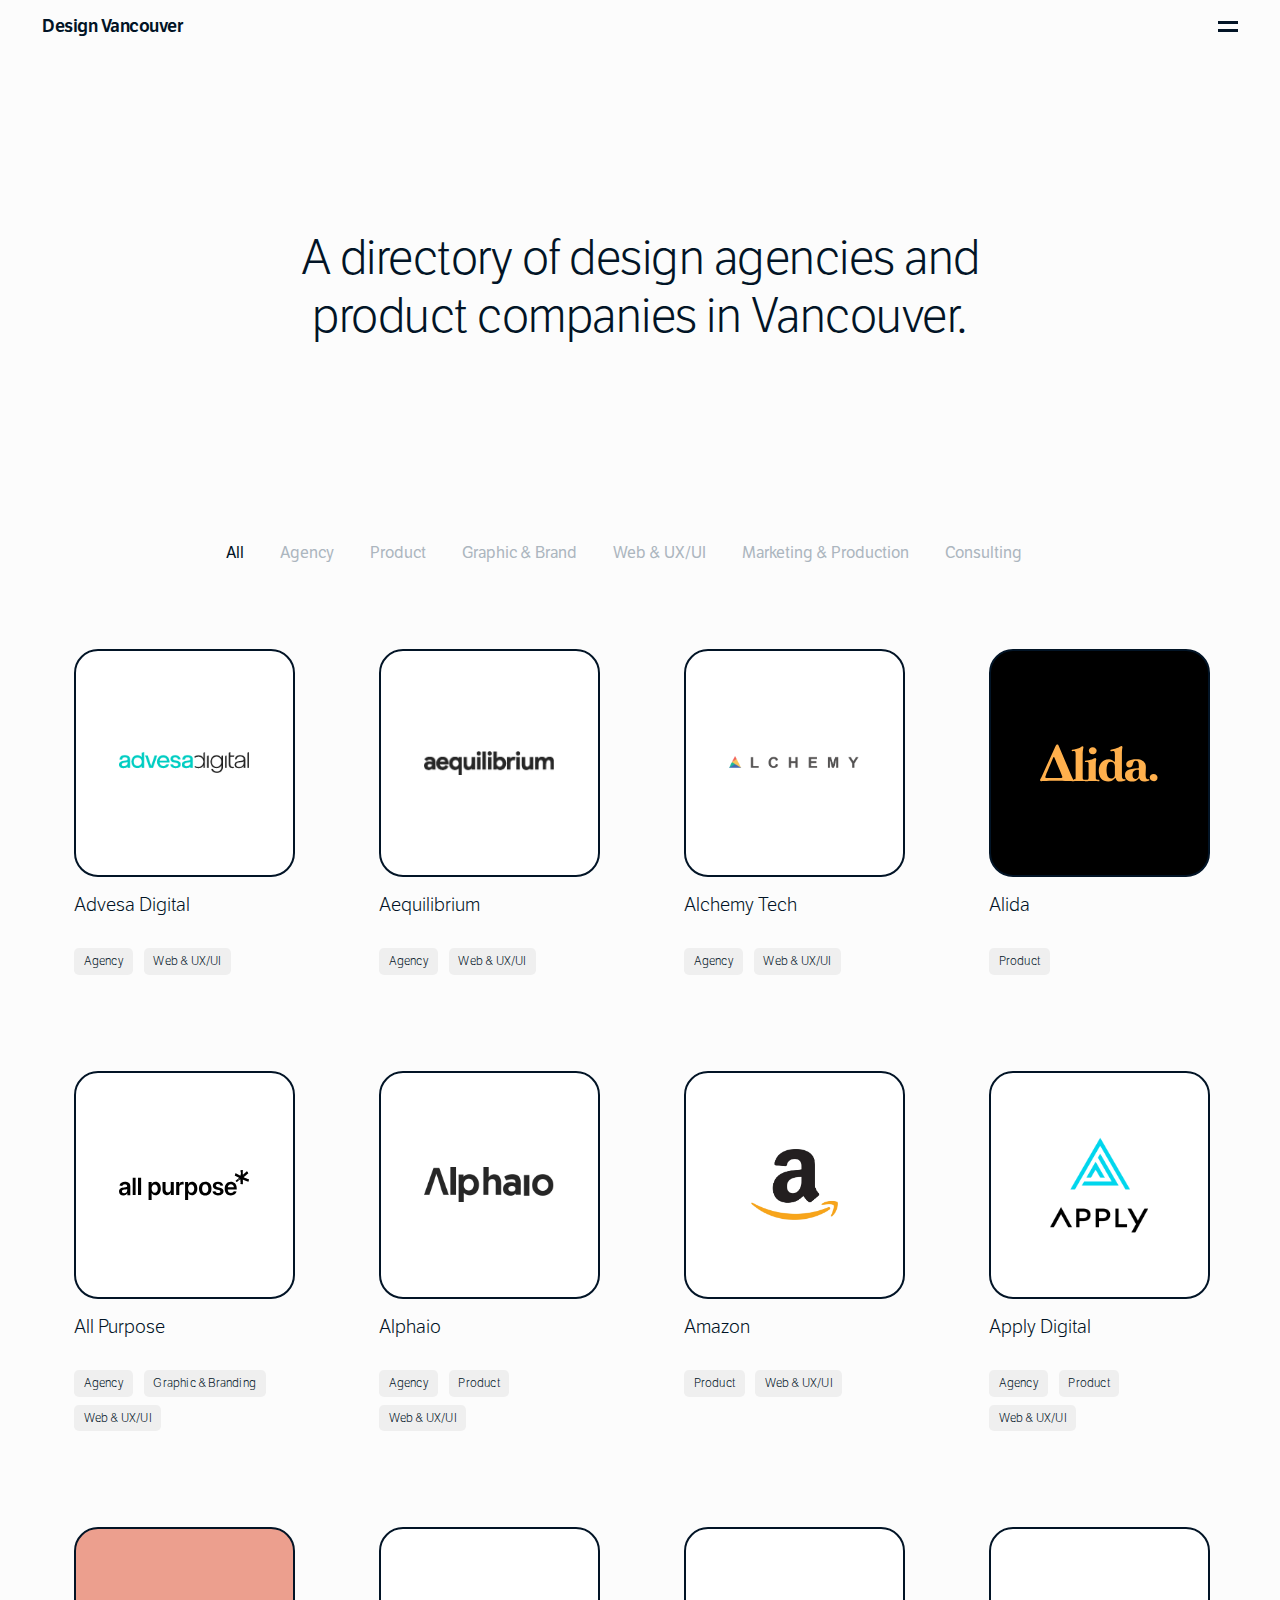
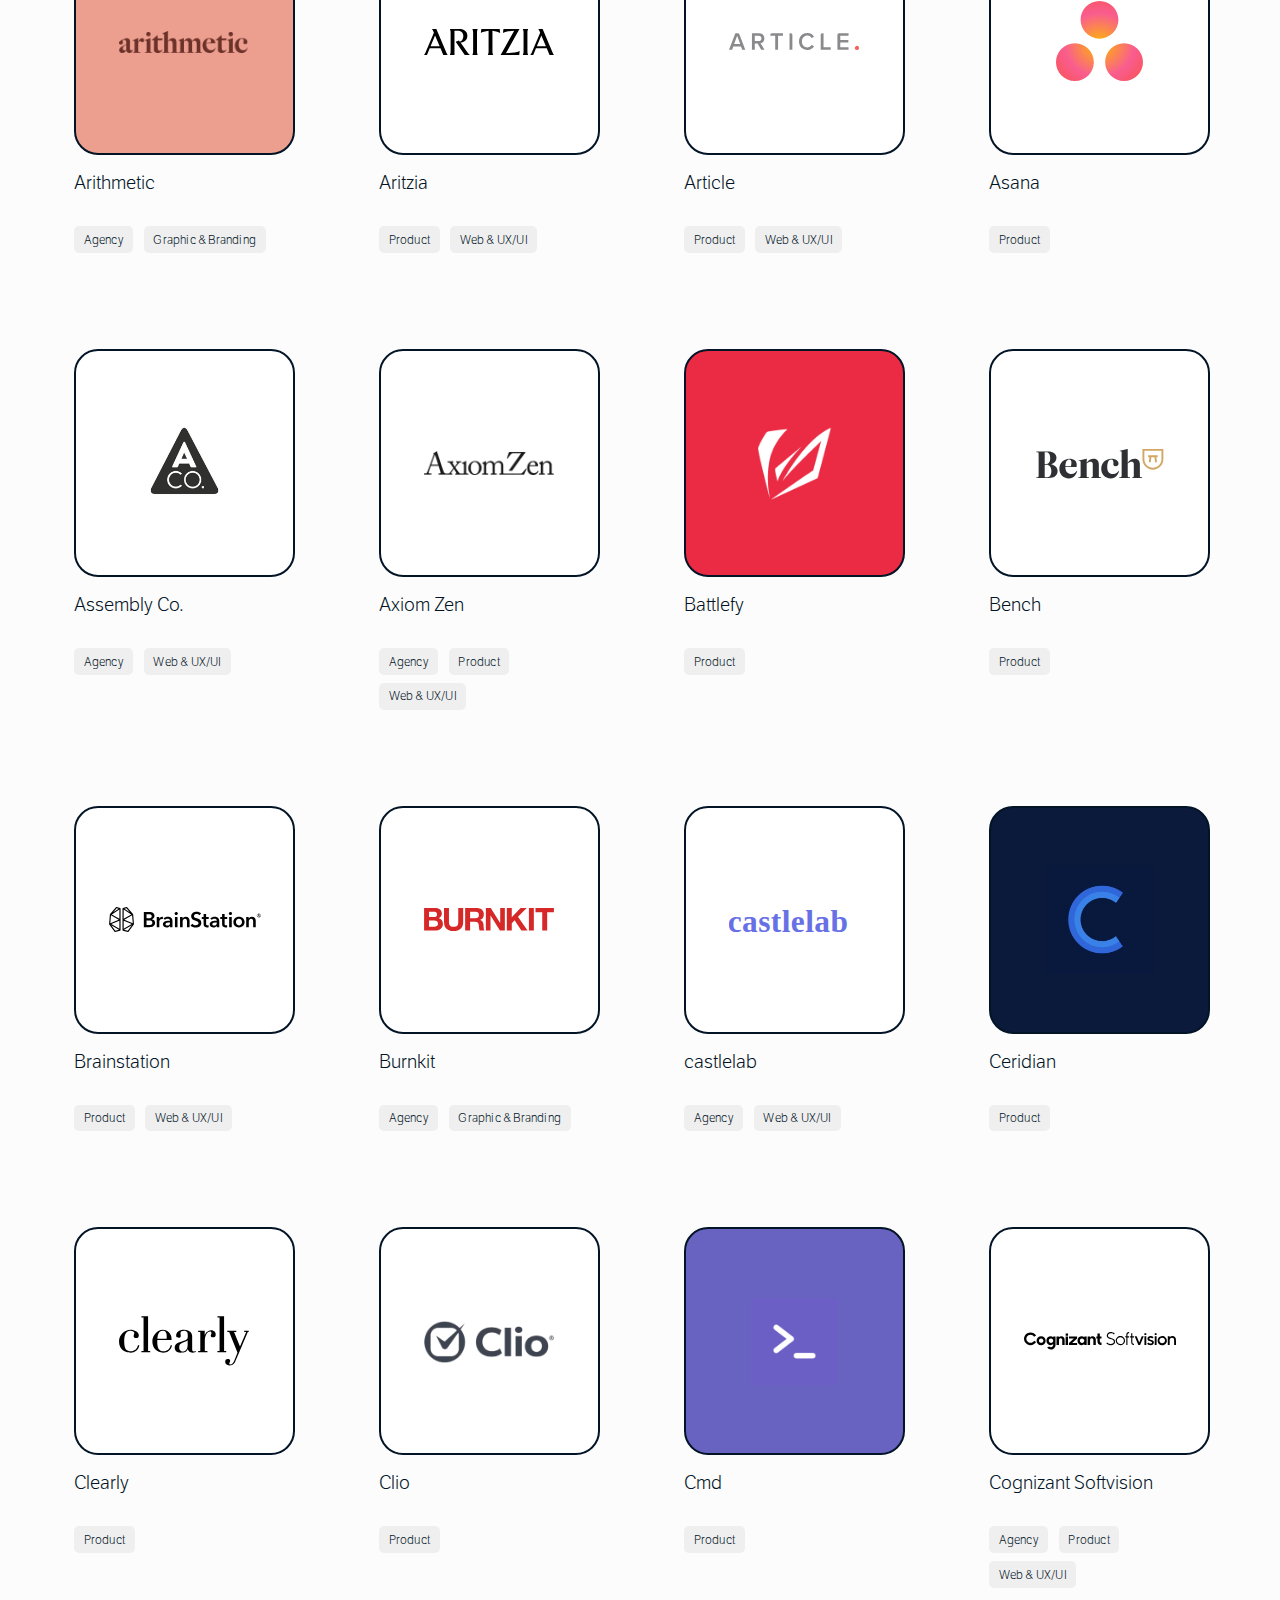
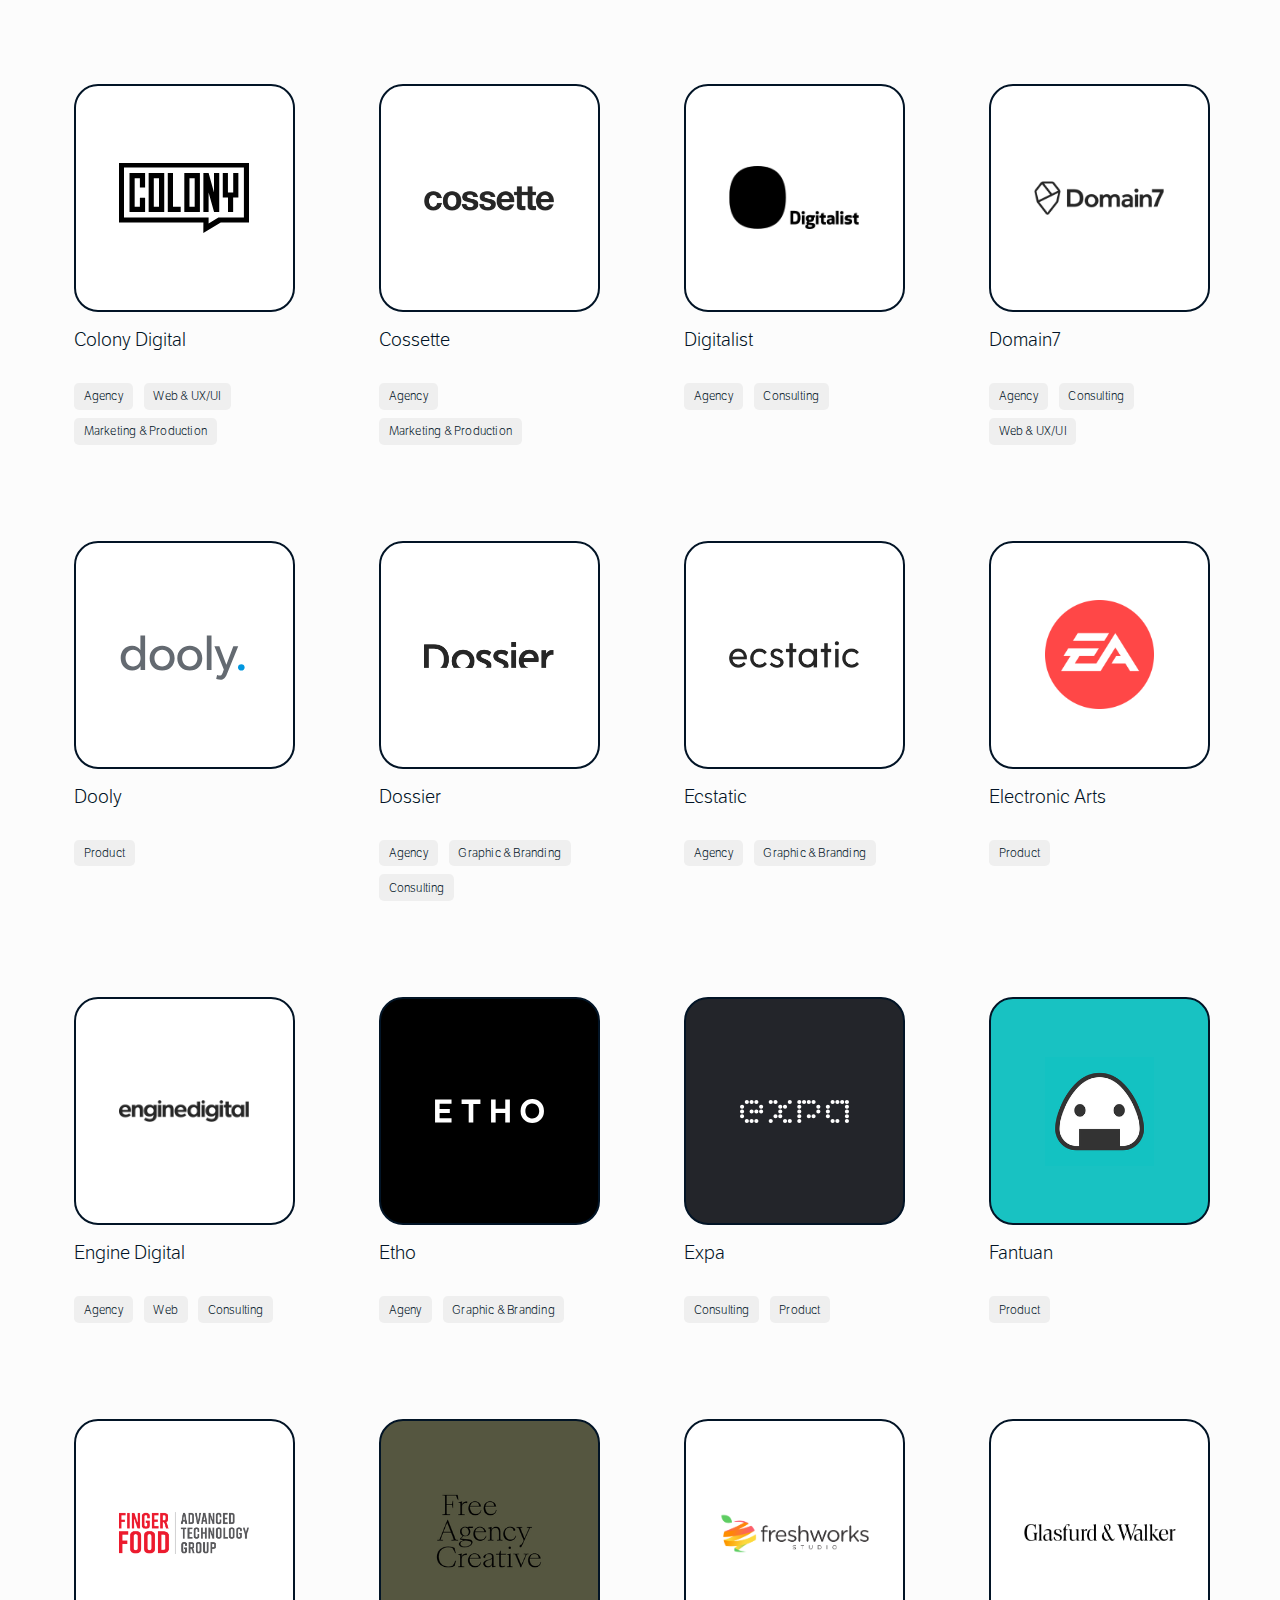
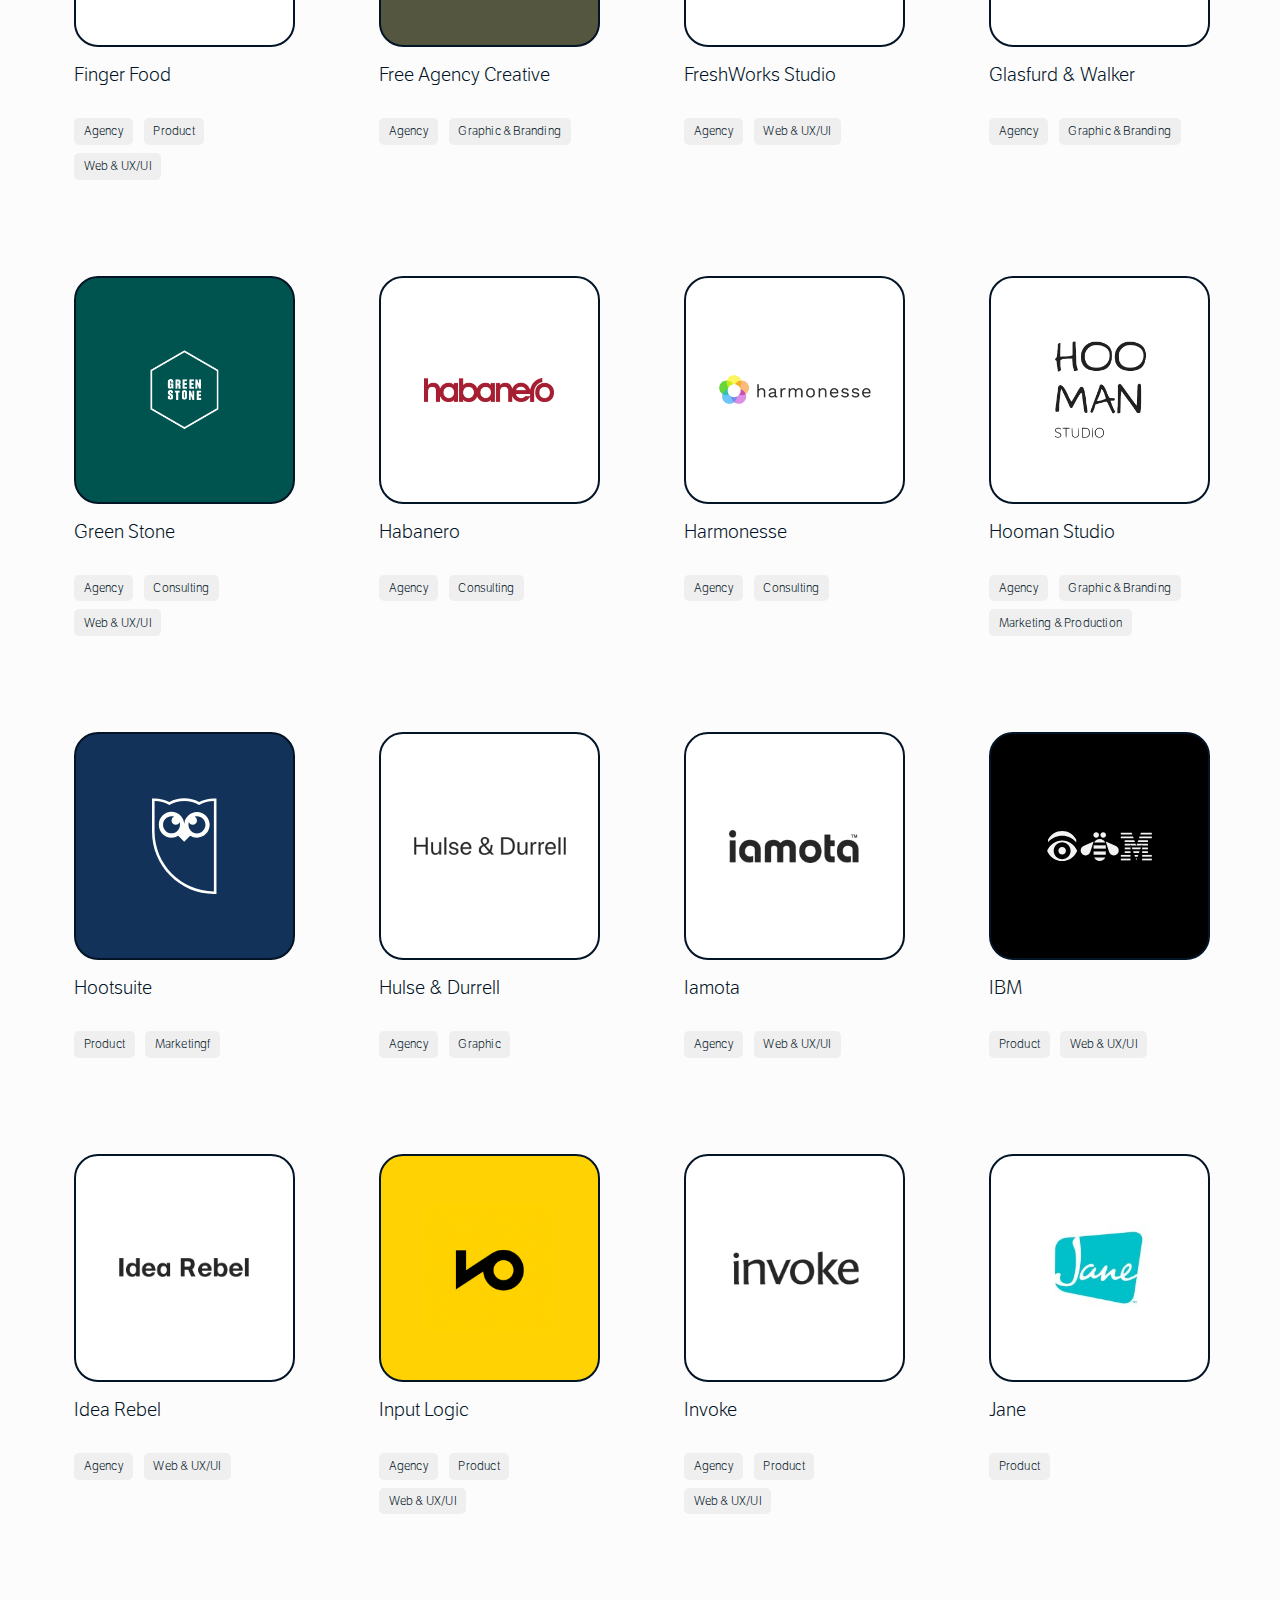
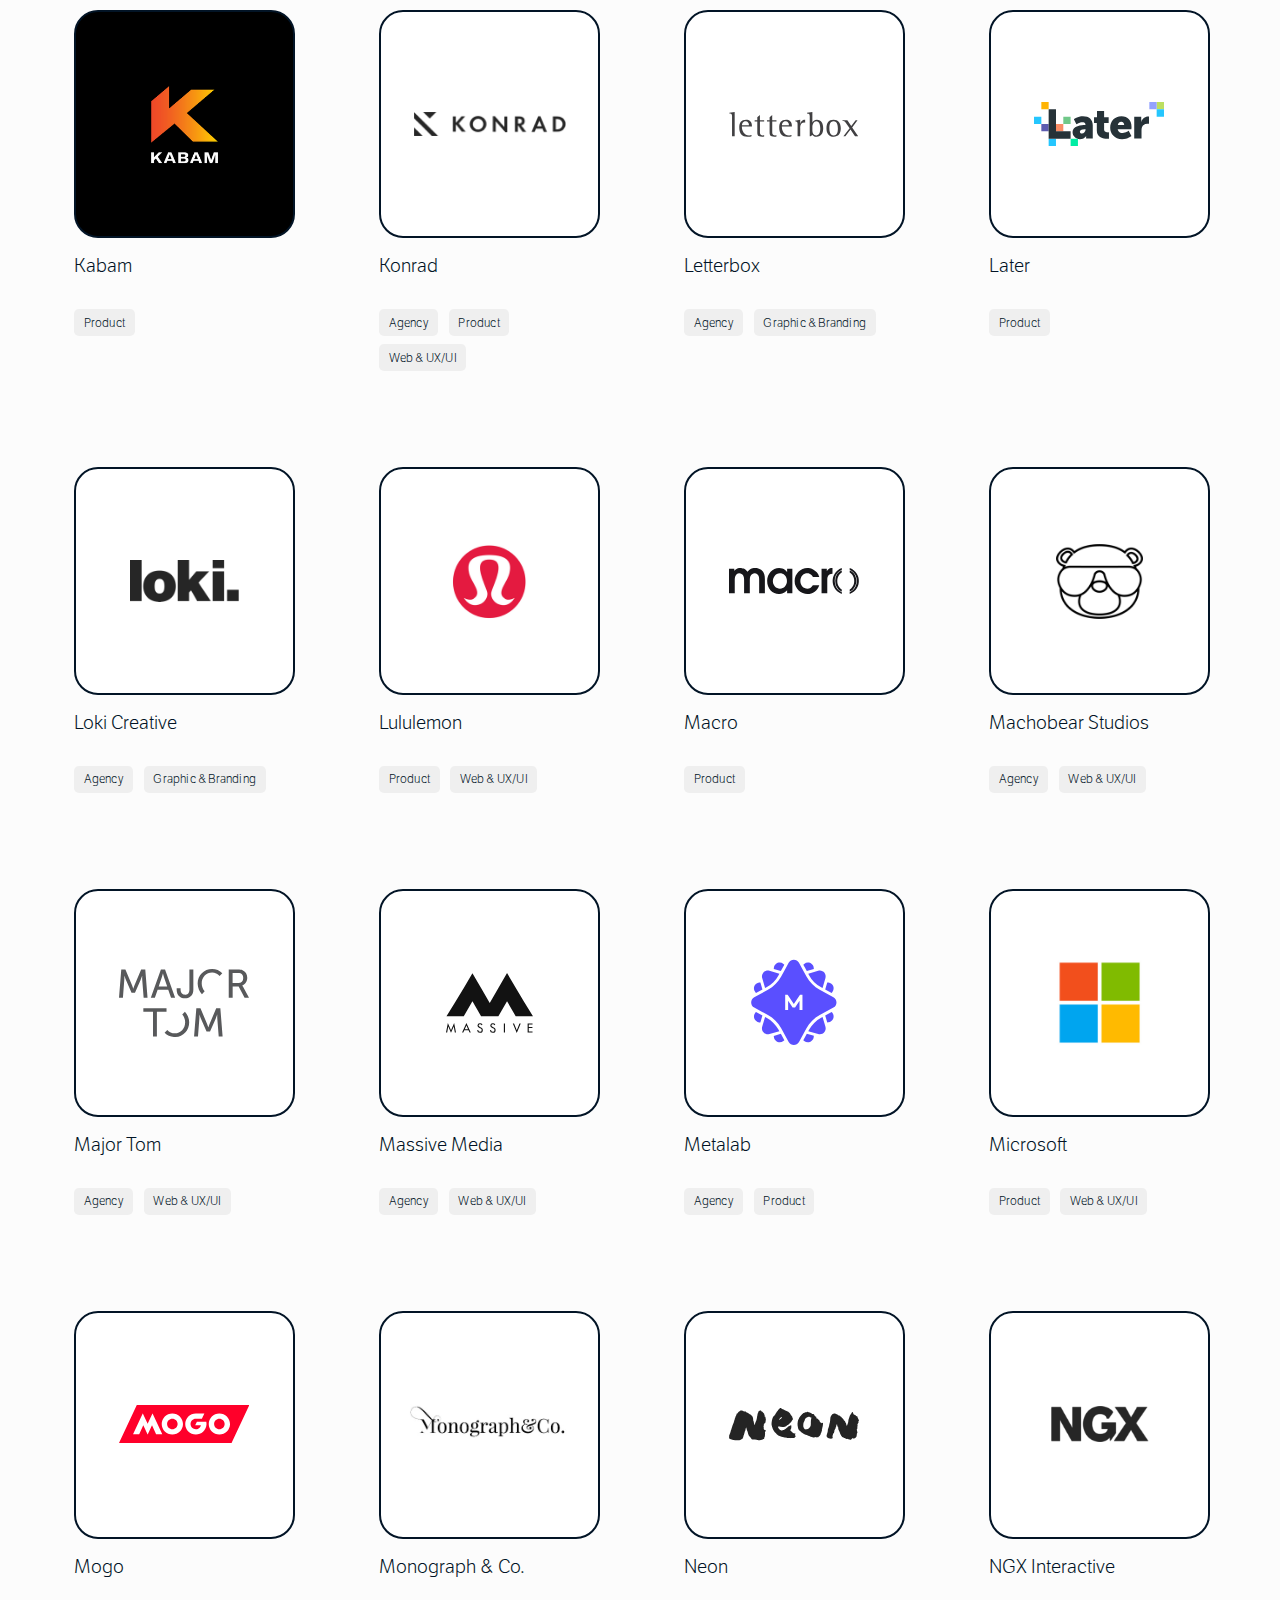
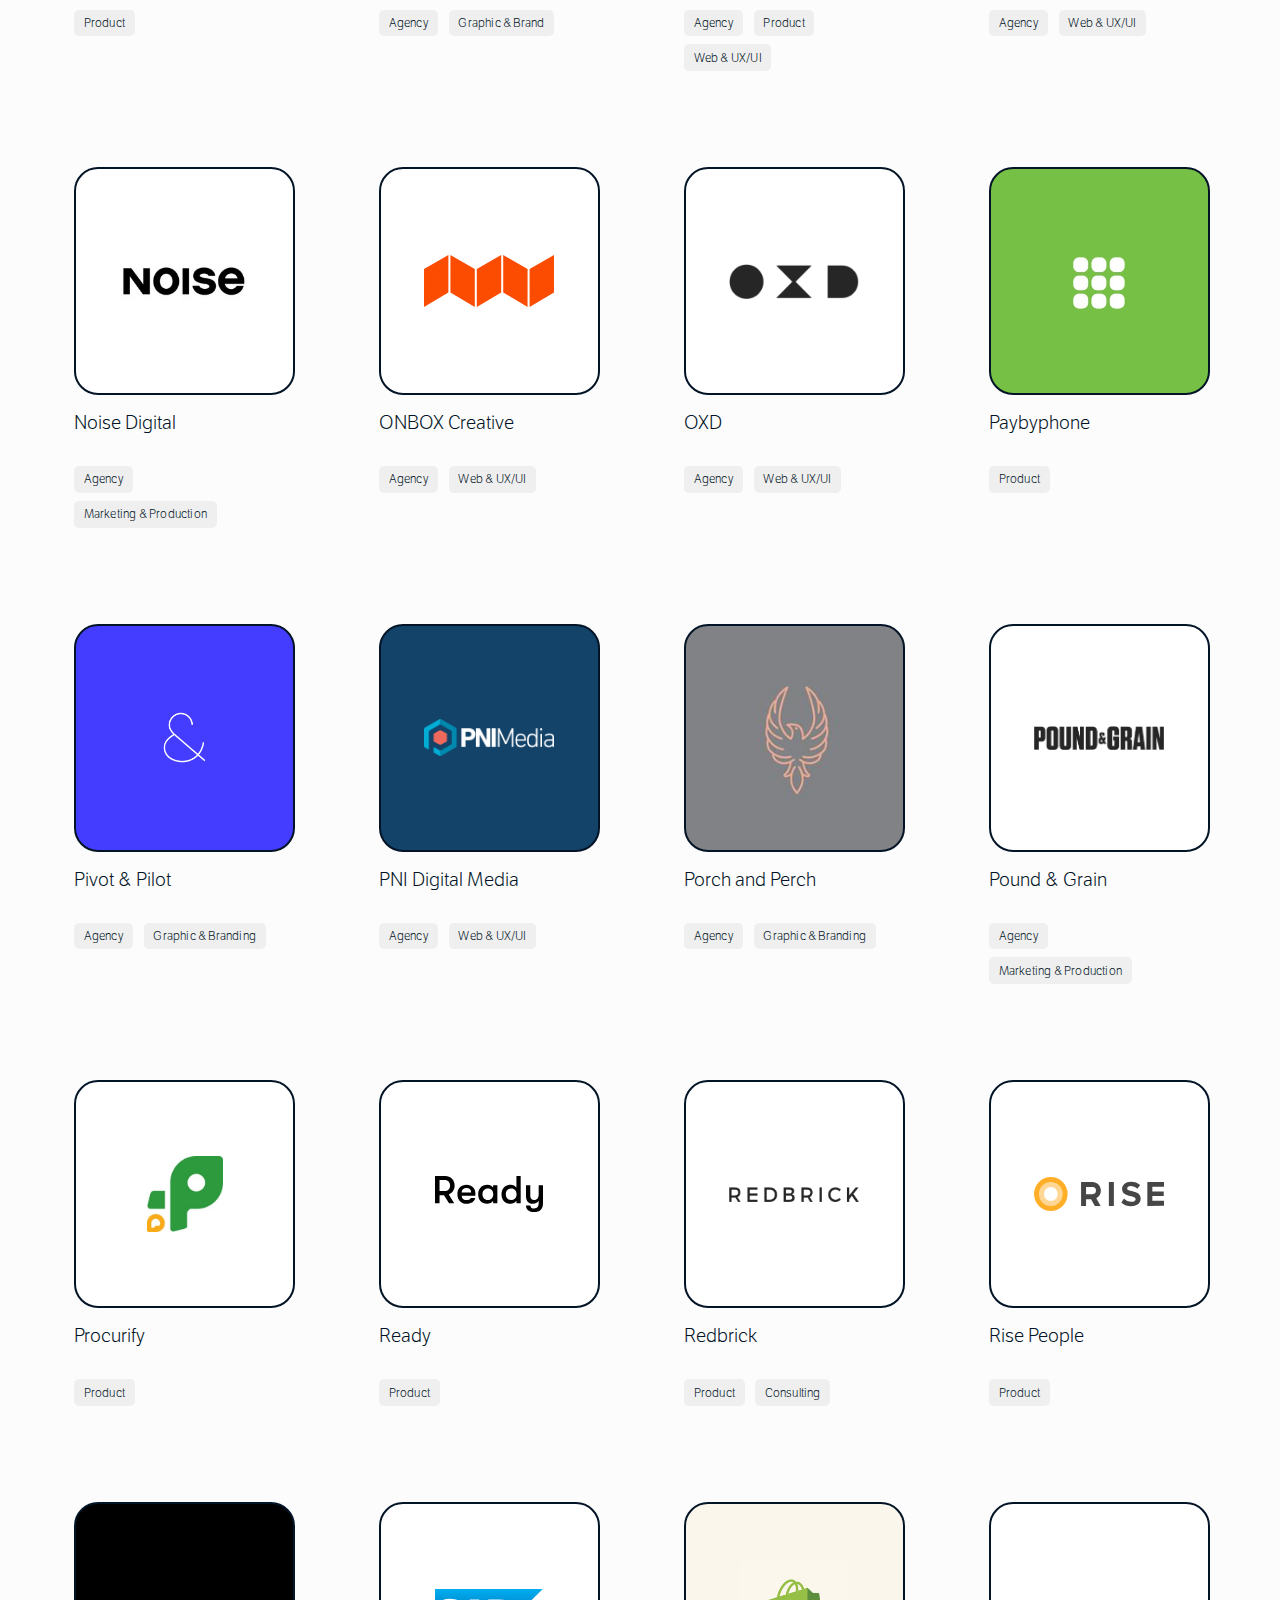
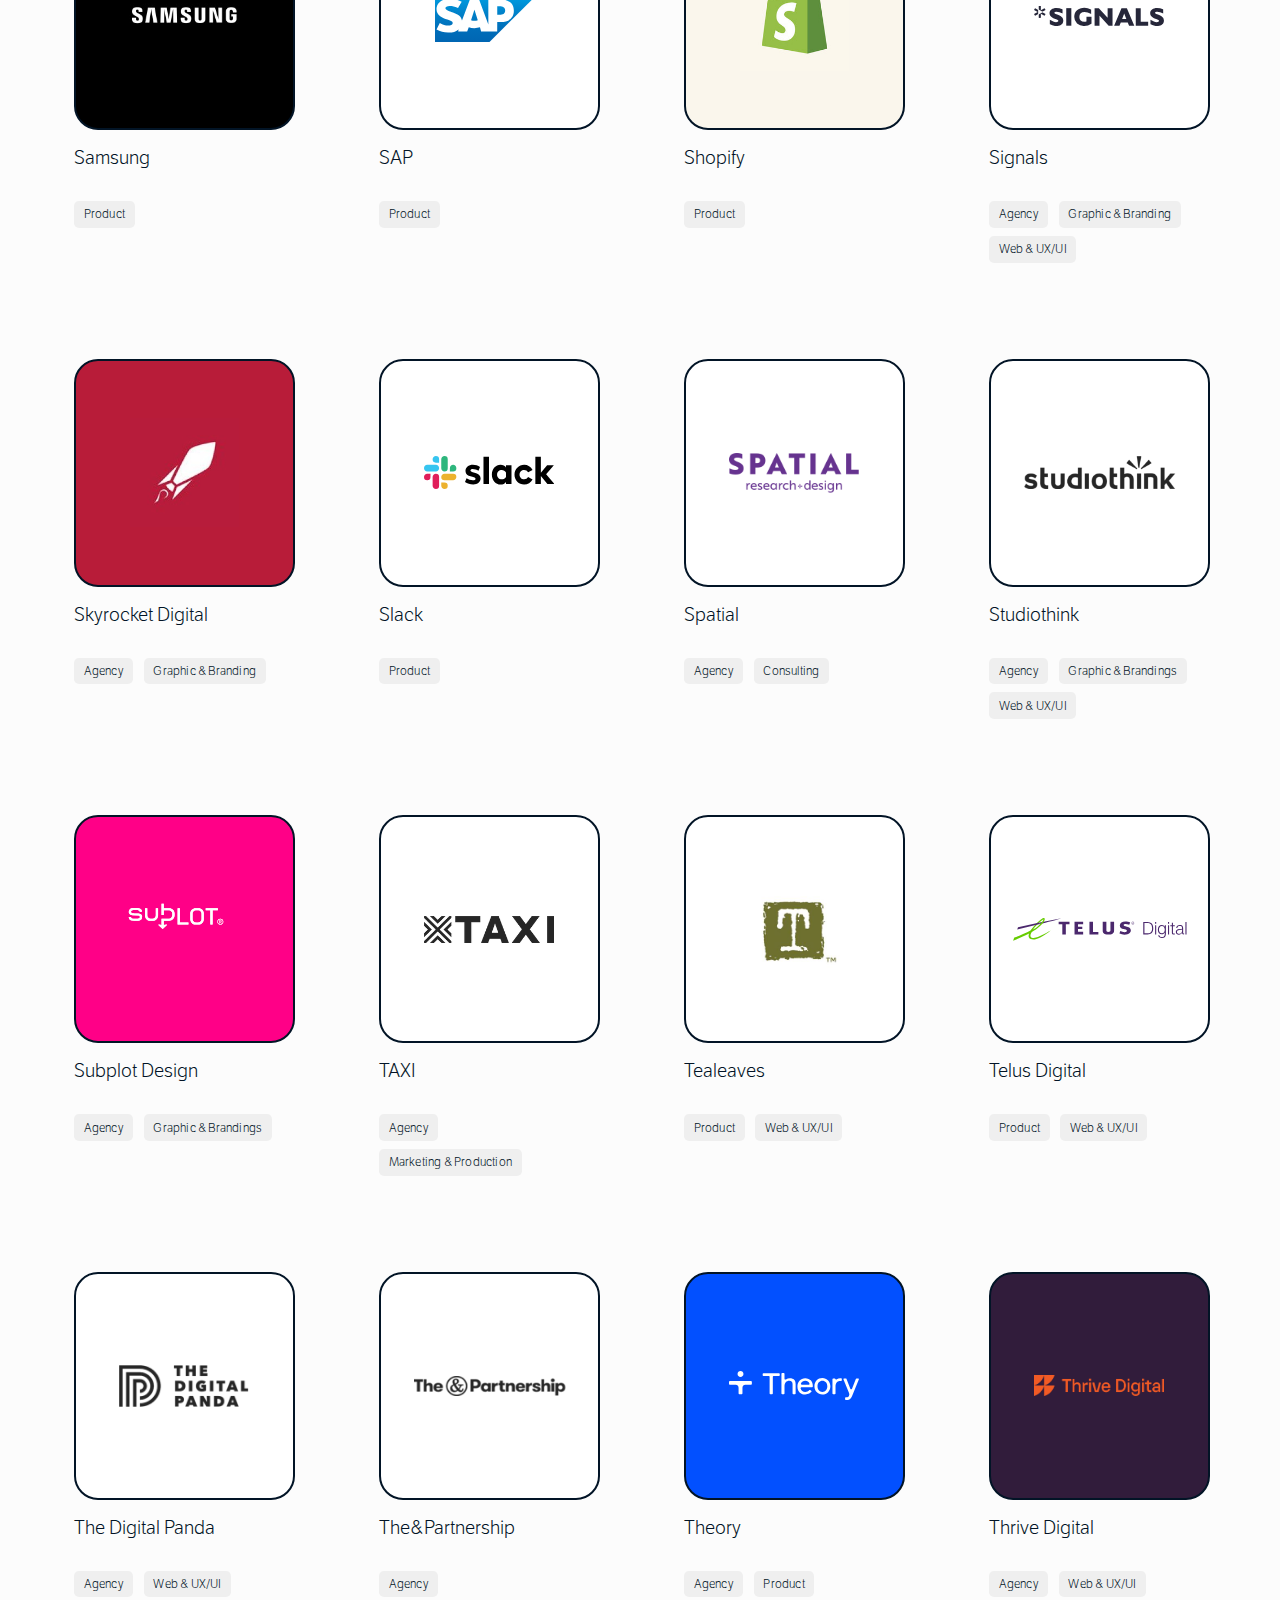
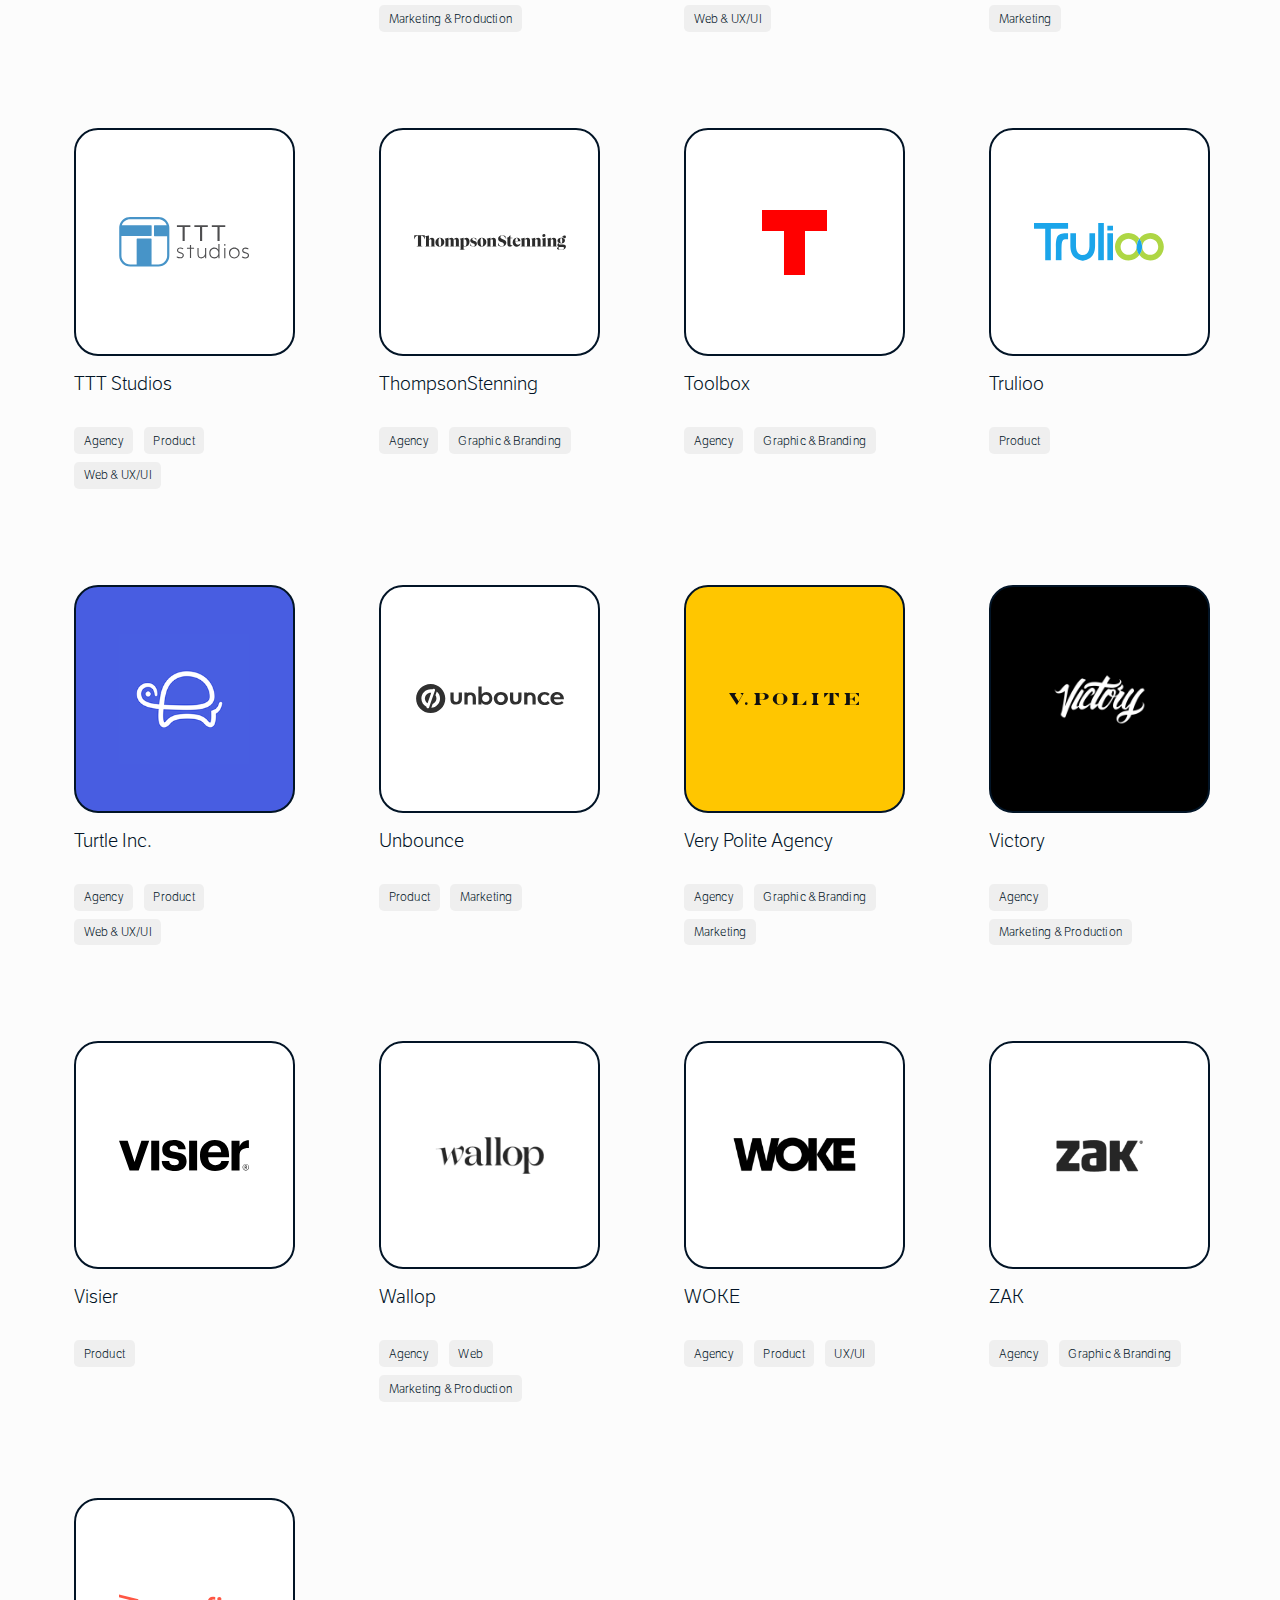
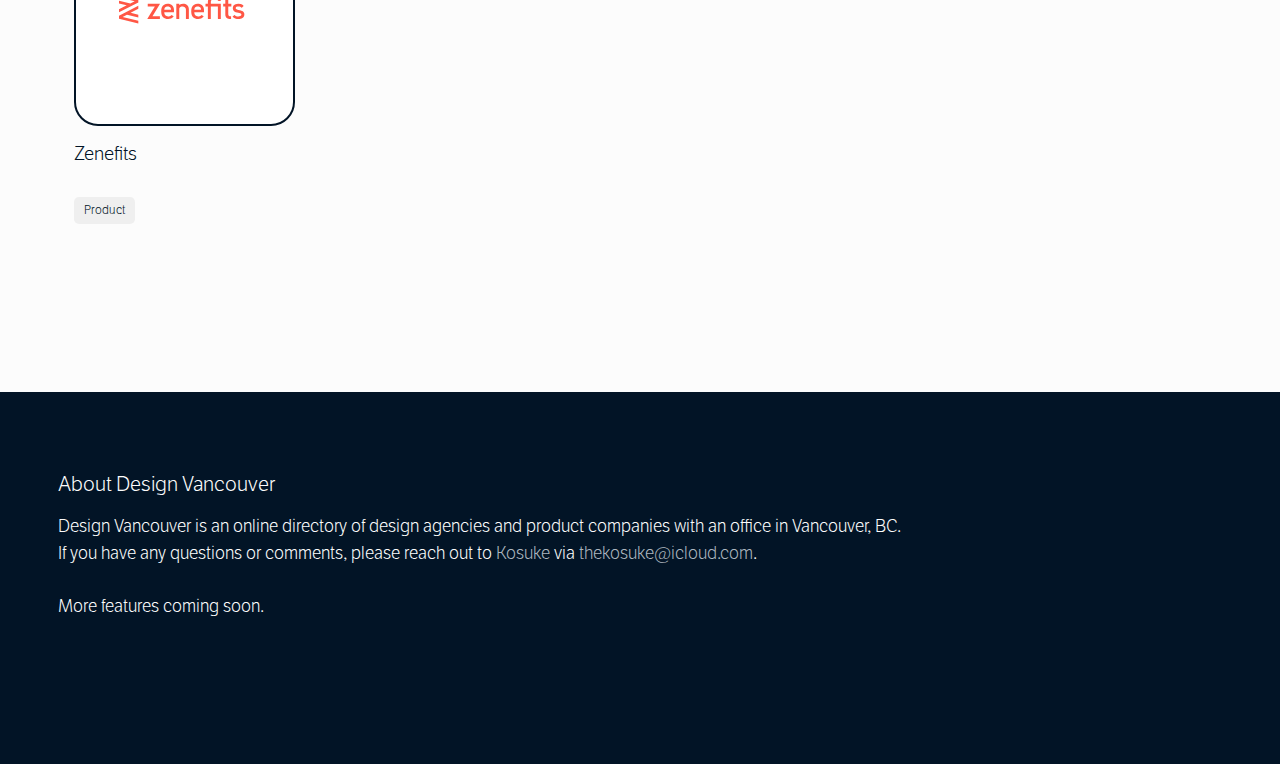
==== commit 6ab3b9be: "gsgsgg" ====
--- a/index.html
+++ b/index.html
@@ -871,6 +871,28 @@
                 </div>
               </a>
             </li>
+
+            <li class="post-card" data-category="Agency Consulting Web">
+              <a href="https://greenstone.co/" target="_blank">
+                <div class="company-logo greenstone"></div>
+                <div class="post-caption">          
+                  <h2 class="post-title">
+                    <a href="#" target="_blank">Green Stone</a>
+                  </h2>
+                  <ol class="post-categories">
+                    <li>
+                      <p>Agency</p>
+                    </li>
+                    <li>
+                      <p>Consulting</p>
+                    </li>
+                    <li>
+                      <p>Web & UX/UI</p>
+                    </li>
+                  </ol>       
+                </div>
+              </a>
+            </li>
   
             <li class="post-card" data-category="Agency Consulting">
               <a href="https://www.habaneroconsulting.com/" target="_blank">
@@ -1194,6 +1216,22 @@
                       <p>Web & UX/UI</p>
                     </li>
                   </ol>    
+                </div>
+              </a>
+            </li>
+
+            <li class="post-card" data-category="Product">
+              <a href="https://usemacro.com/" target="_blank">
+                <div class="company-logo macro"></div>
+                <div class="post-caption">          
+                  <h2 class="post-title">
+                    <a href="#" target="_blank">Macro</a>
+                  </h2>
+                  <ol class="post-categories">
+                    <li>
+                      <p>Product</p>
+                    </li>                   
+                  </ol>              
                 </div>
               </a>
             </li>
--- a/css/style.css
+++ b/css/style.css
@@ -320,7 +320,7 @@
   COMPANY LOGO
 ////////////////////////////////////////////////////////////////*/
 .company-logo {
-  background-color: #FCFCFC;
+  background-color: #FFF;
   background-repeat: no-repeat;
   background-position: center;
 }
@@ -364,6 +364,7 @@
 .company-logo.freeagency {    background-image: url("../img/logos/agency/freeagency.png"); background-color: #555640; }
 .company-logo.freshworks {    background-image: url("../img/logos/agency/freshworks.png"); background-size: 70%; }
 .company-logo.glasfurd {      background-image: url("../img/logos/agency/g&w.png"); background-size: 70%; }
+.company-logo.greenstone {    background-image: url("../img/logos/agency/greenstone.png"); background-size: 50%; background-color: #005450; }
 .company-logo.habanero {      background-image: url("../img/logos/agency/habanero.png"); }
 .company-logo.harmonesse {    background-image: url("../img/logos/agency/harmonesse.png"); background-size: 70%; }
 .company-logo.hooman {        background-image: url("../img/logos/agency/hooman.png"); background-size: 50%; }
@@ -381,6 +382,7 @@
 .company-logo.letterbox {     background-image: url("../img/logos/agency/letterbox.svg"); }
 .company-logo.loki {          background-image: url("../img/logos/agency/loki.png"); background-size: 50%; }
 .company-logo.lululemon {     background-image: url("../img/logos/product/lululemon.png"); background-size: 40%; }
+.company-logo.macro {         background-image: url("../img/logos/product/macro.svg"); }
 .company-logo.machobear {     background-image: url("../img/logos/agency/machobear.png"); background-size: 40%; }
 .company-logo.major {         background-image: url("../img/logos/agency/major.svg"); }
 .company-logo.massive {       background-image: url("../img/logos/agency/massive.svg"); background-size: 40%; }
@@ -429,6 +431,6 @@
 .company-logo.victory {       background-image: url("../img/logos/agency/victory.gif"); background-size: 50%; background-color: #000; }
 .company-logo.visier {        background-image: url("../img/logos/product/visier.svg"); }
 .company-logo.wallop {        background-image: url("../img/logos/agency/wallop.png"); background-size: 50%; }
-.company-logo.woke {          background-image: url("../img/logos/agency/woke.png"); }
-.company-logo.zak {           background-image: url("../img/logos/agency/zak.png"); background-size: 50%; }
+.company-logo.woke {          background-image: url("../img/logos/agency/woke.png");}
+.company-logo.zak {           background-image: url("../img/logos/agency/zak.png"); background-size: 40%; }
 .company-logo.zenefits {      background-image: url("../img/logos/product/zenefits.svg"); }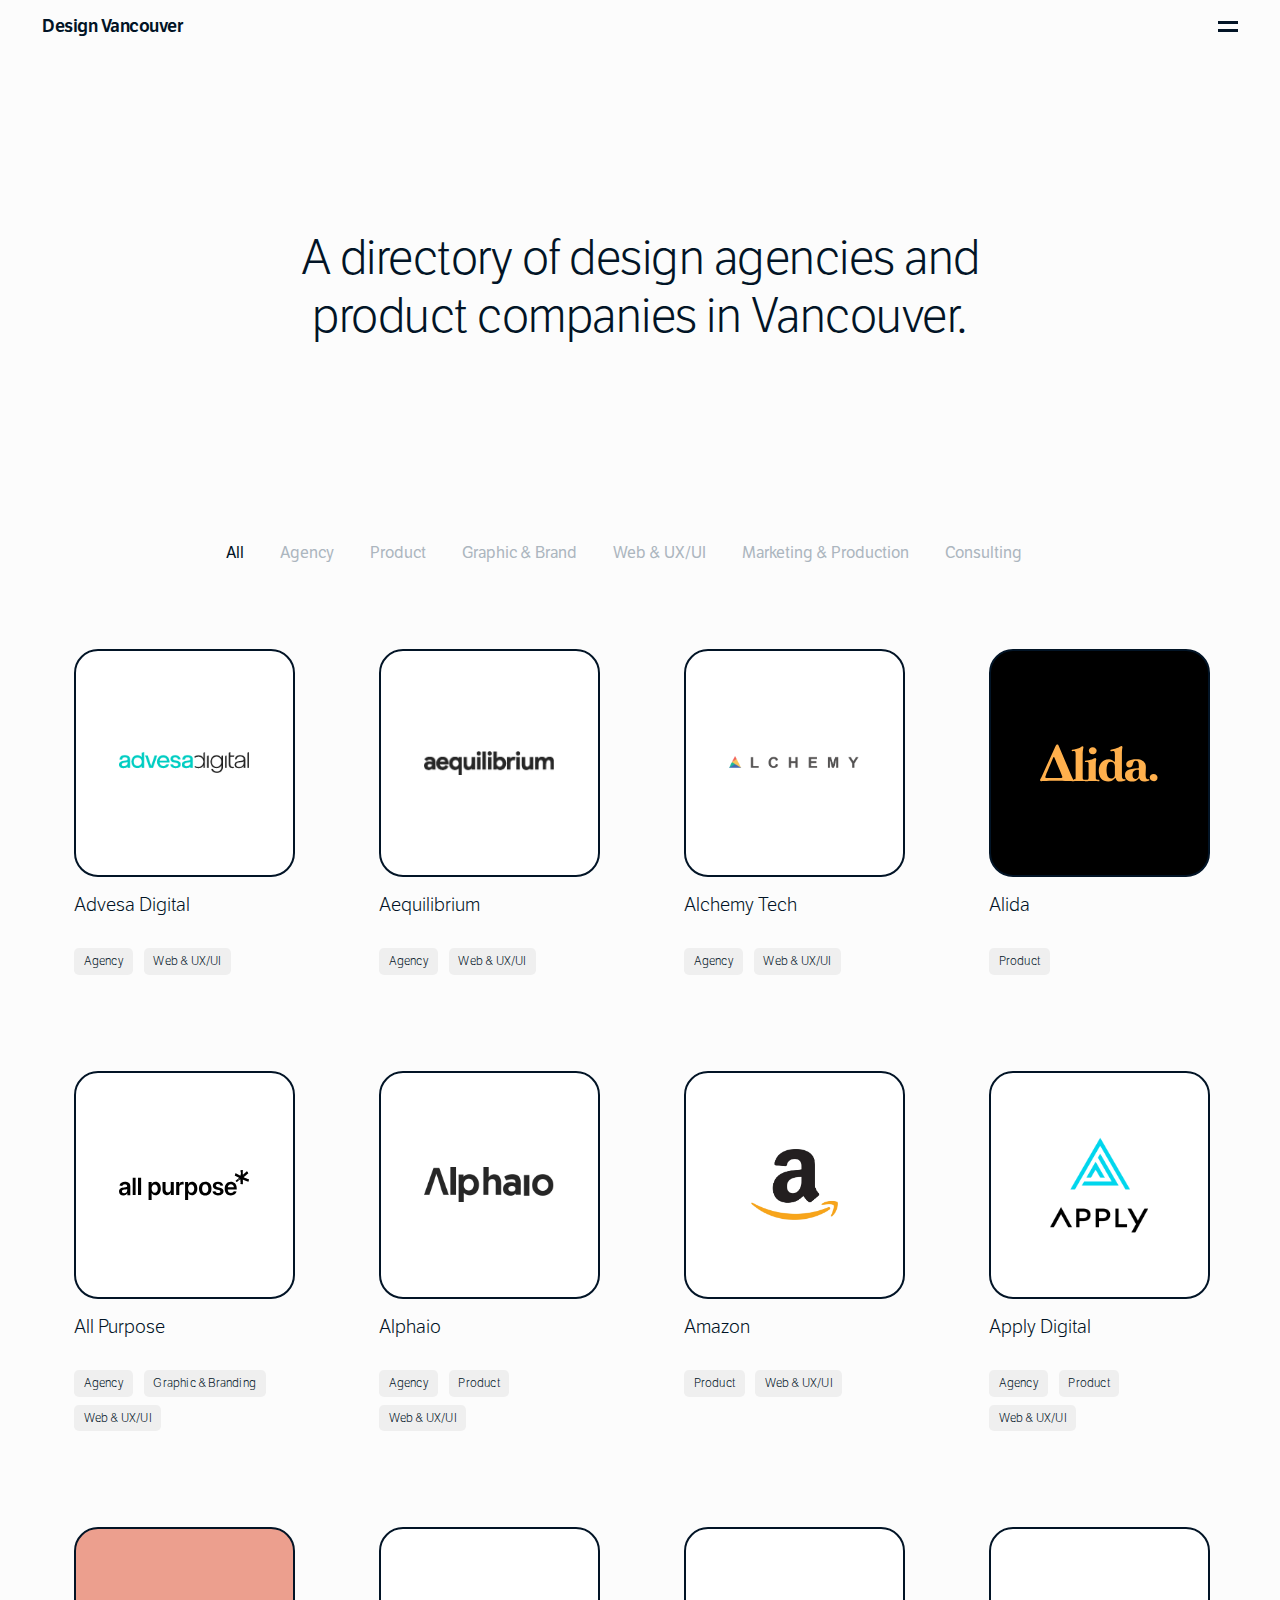
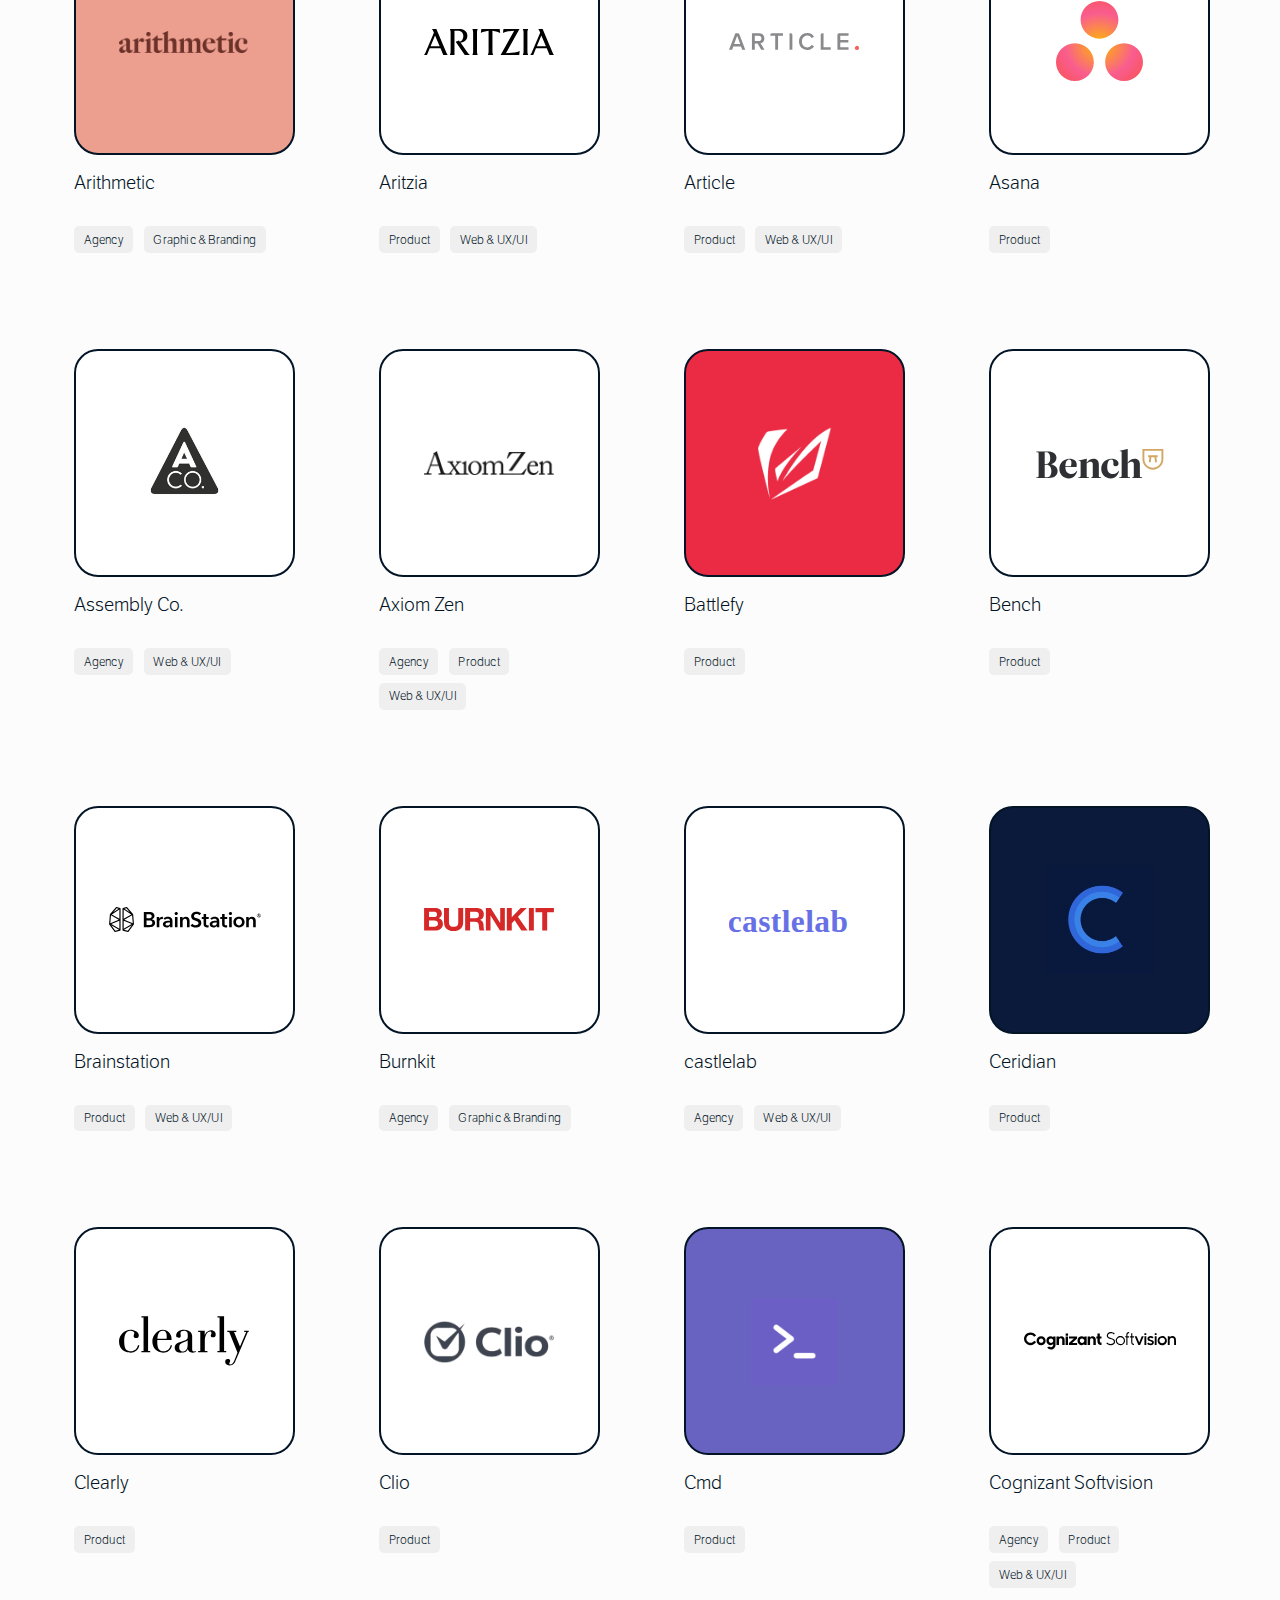
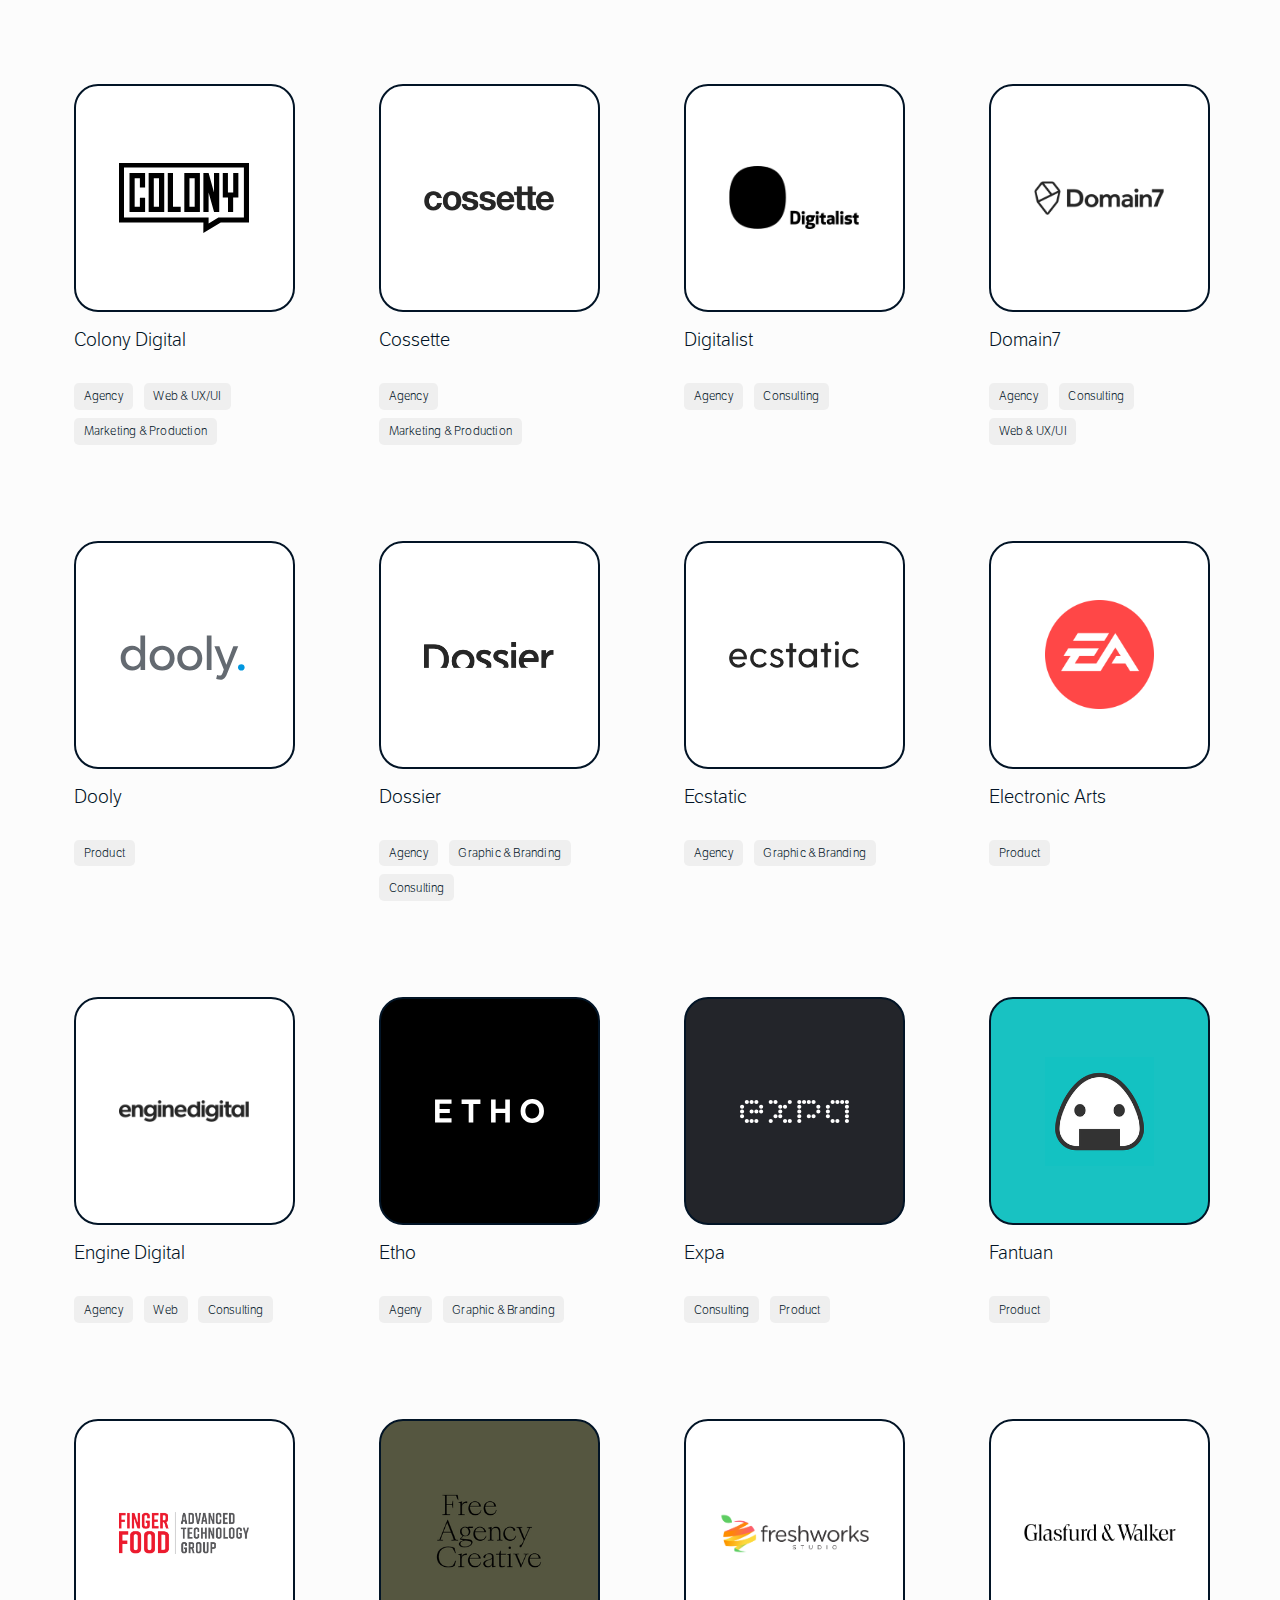
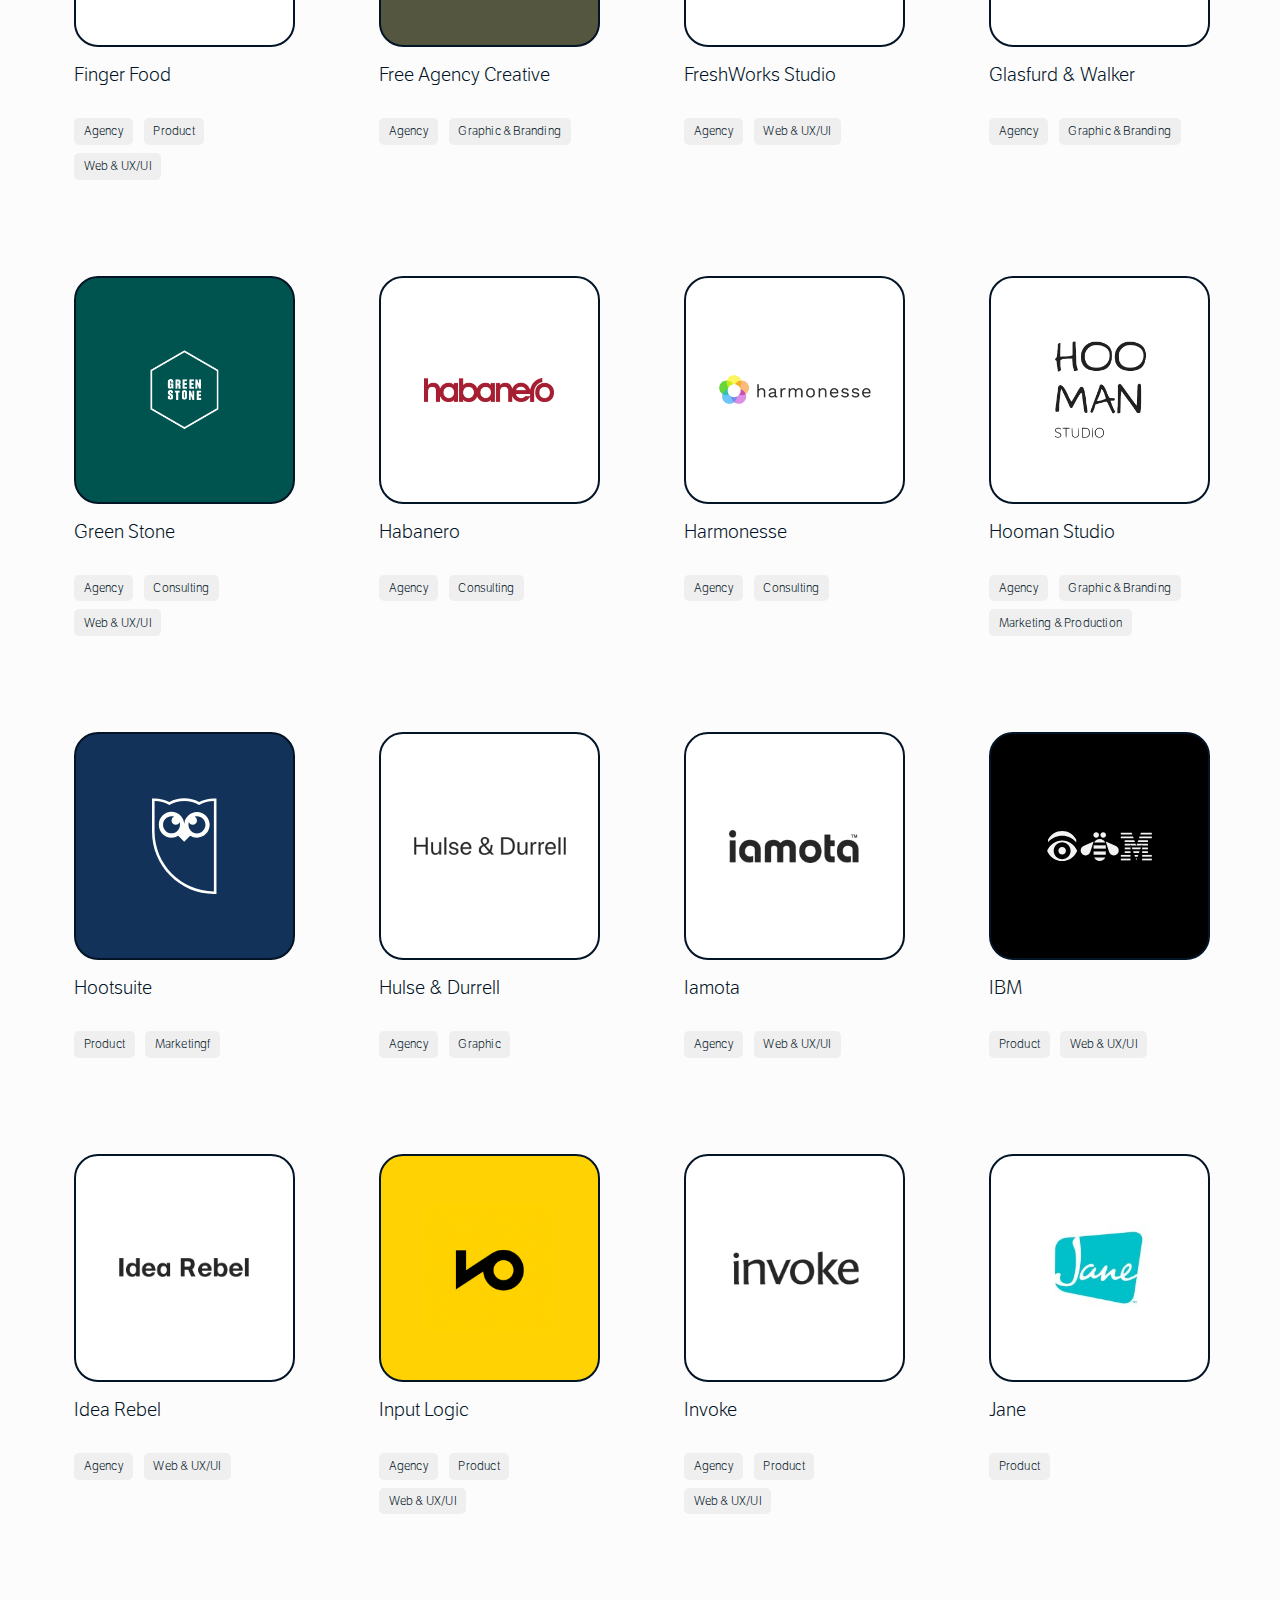
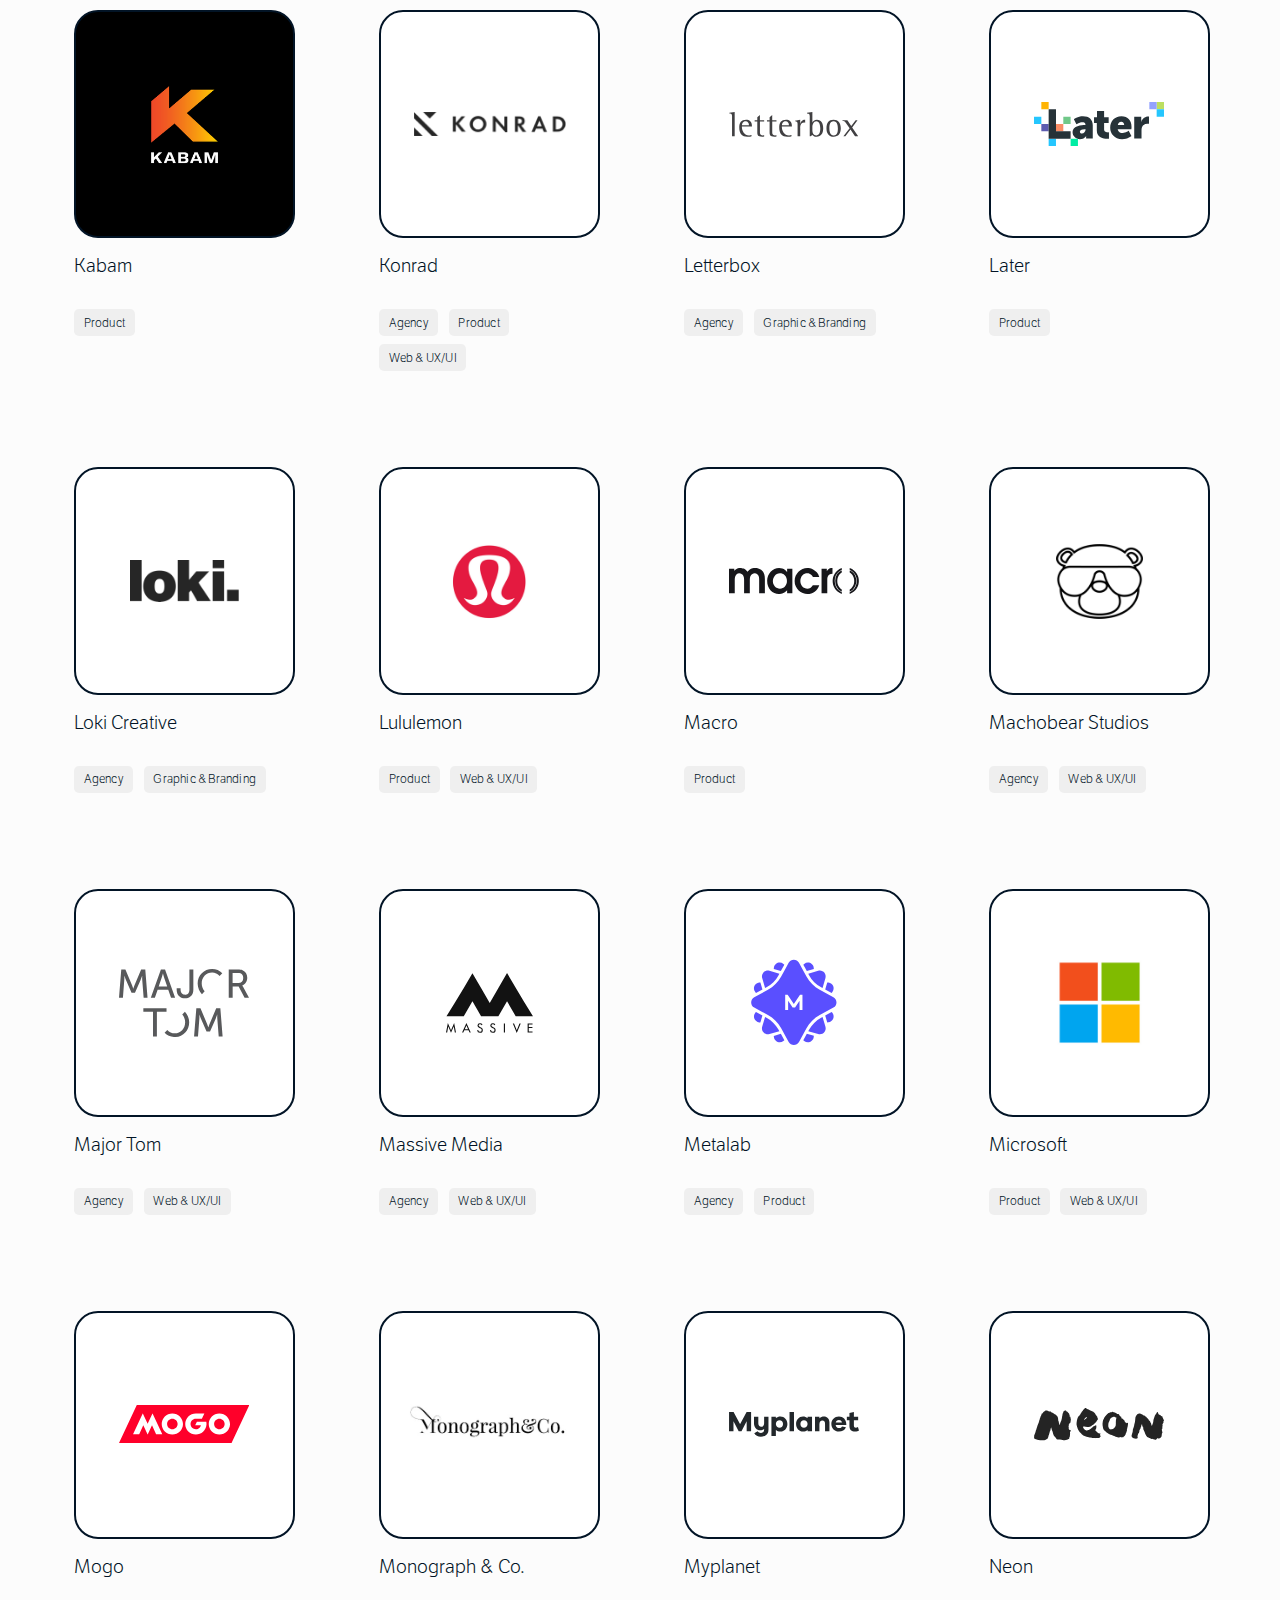
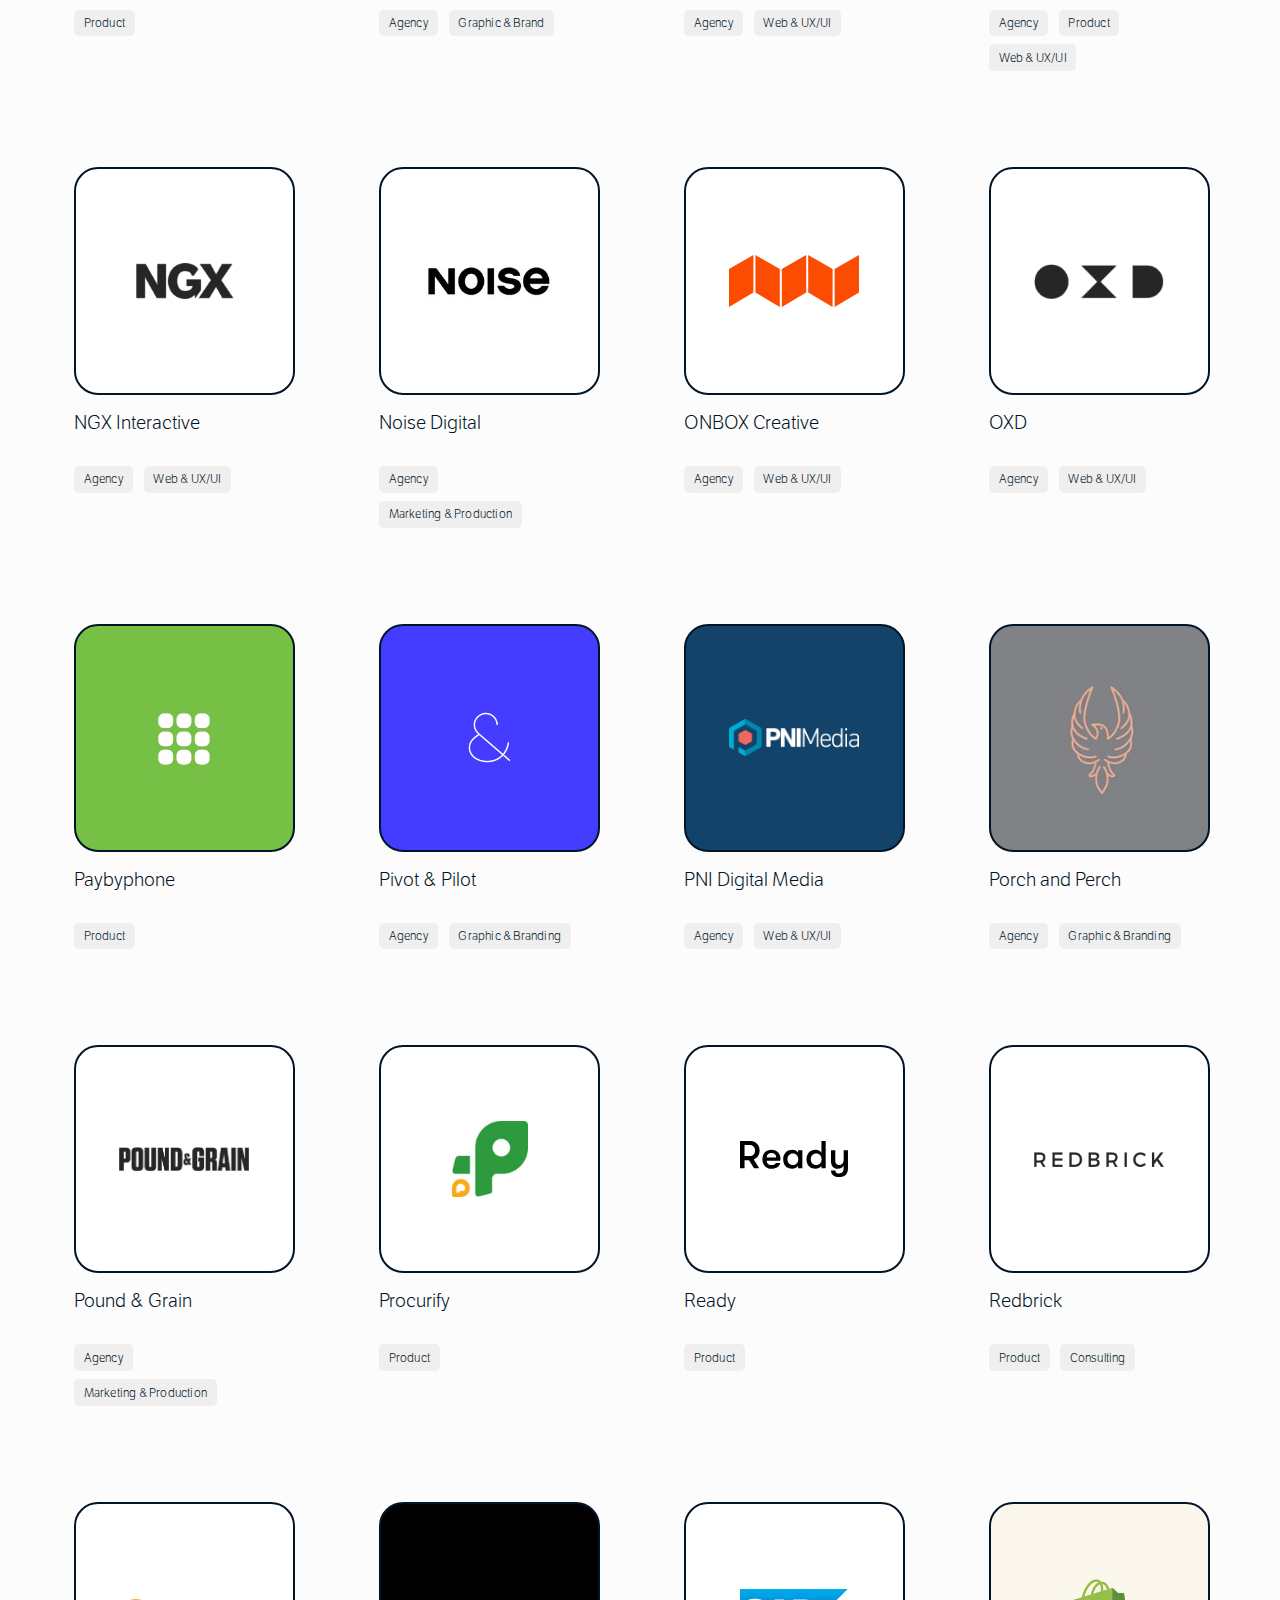
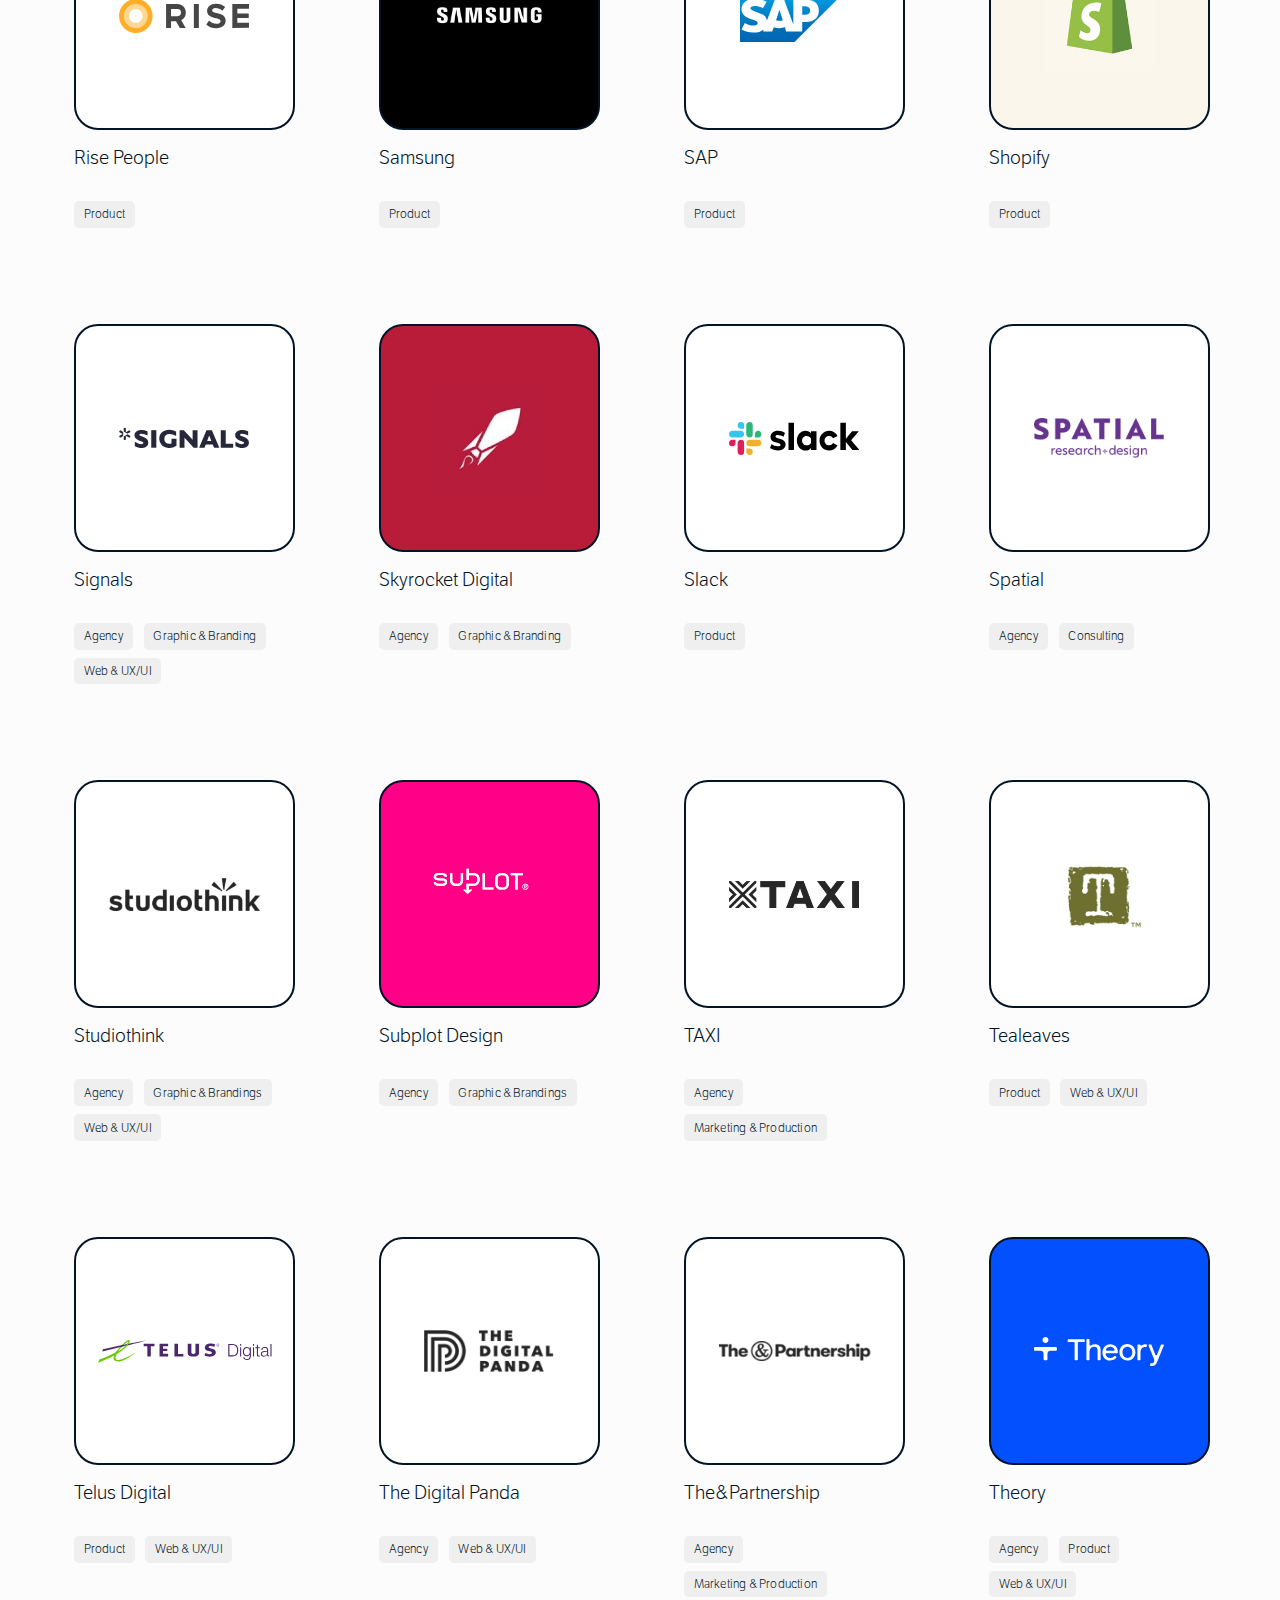
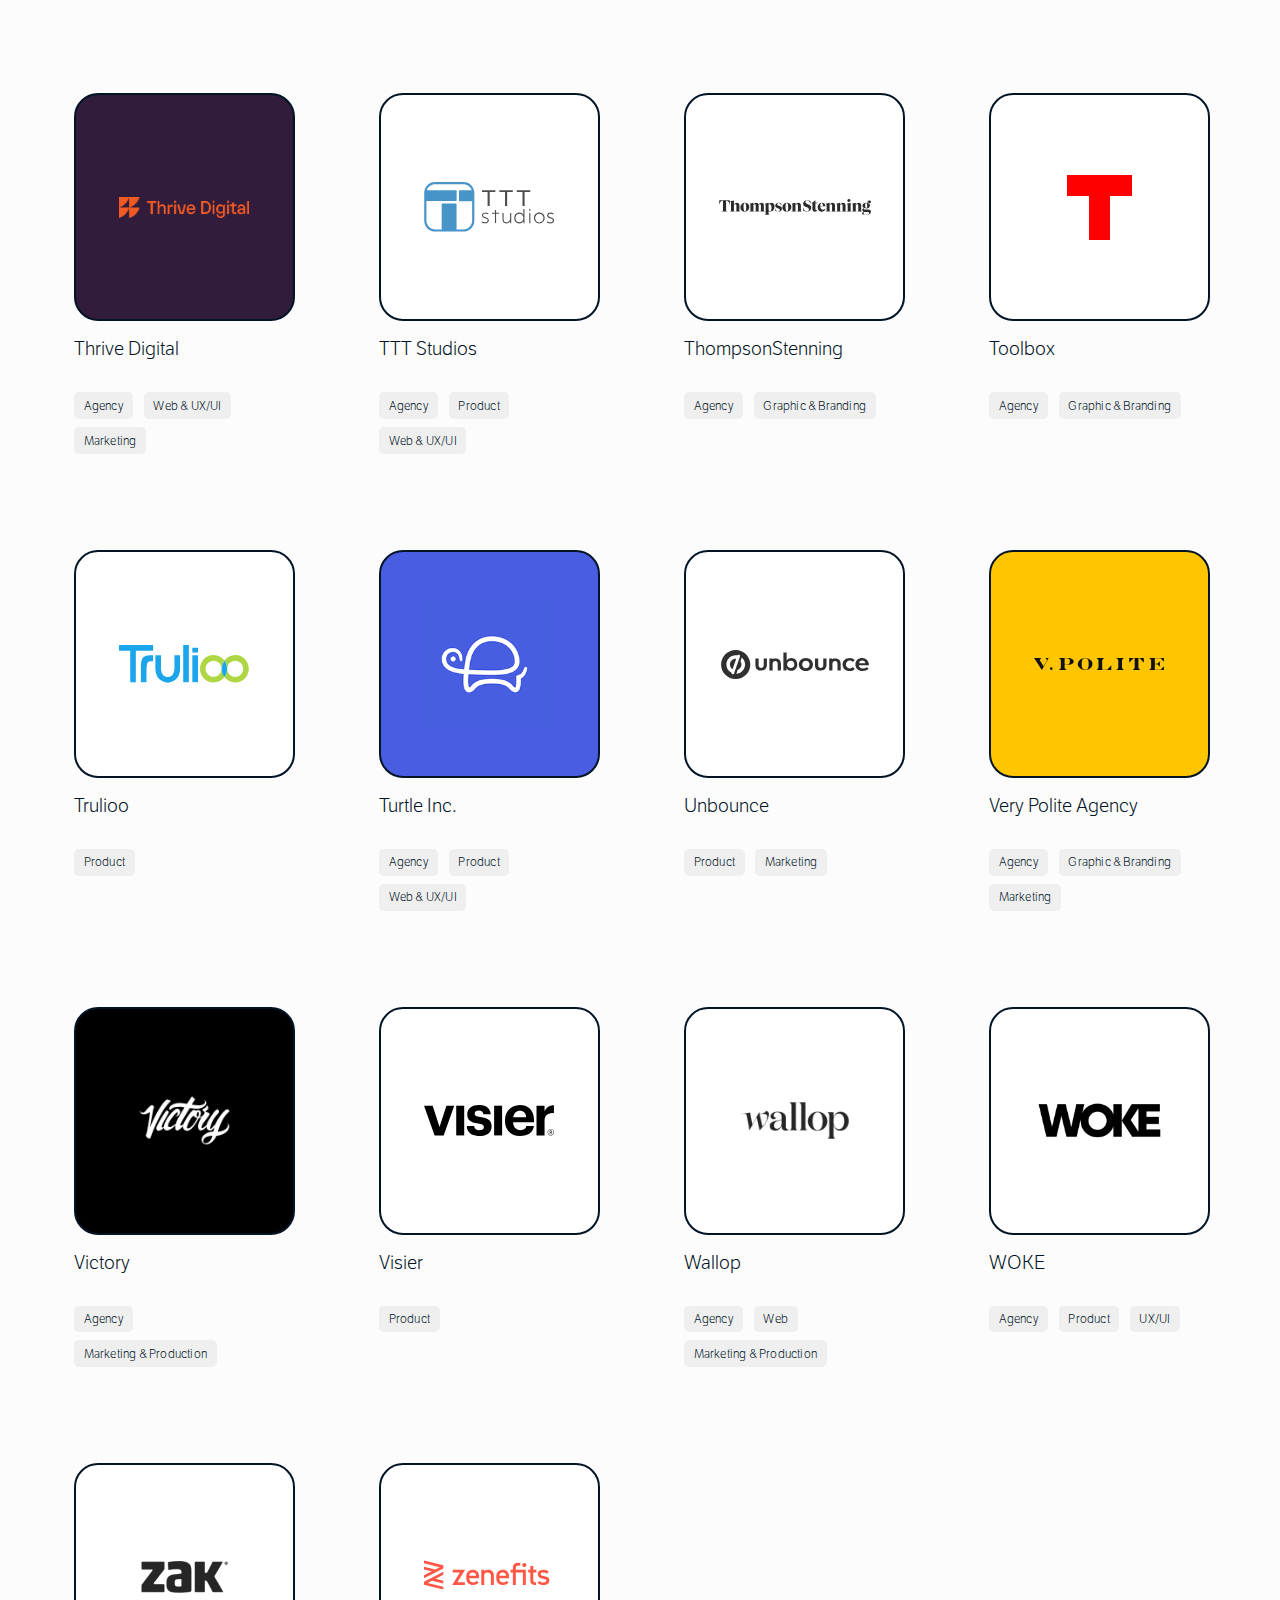
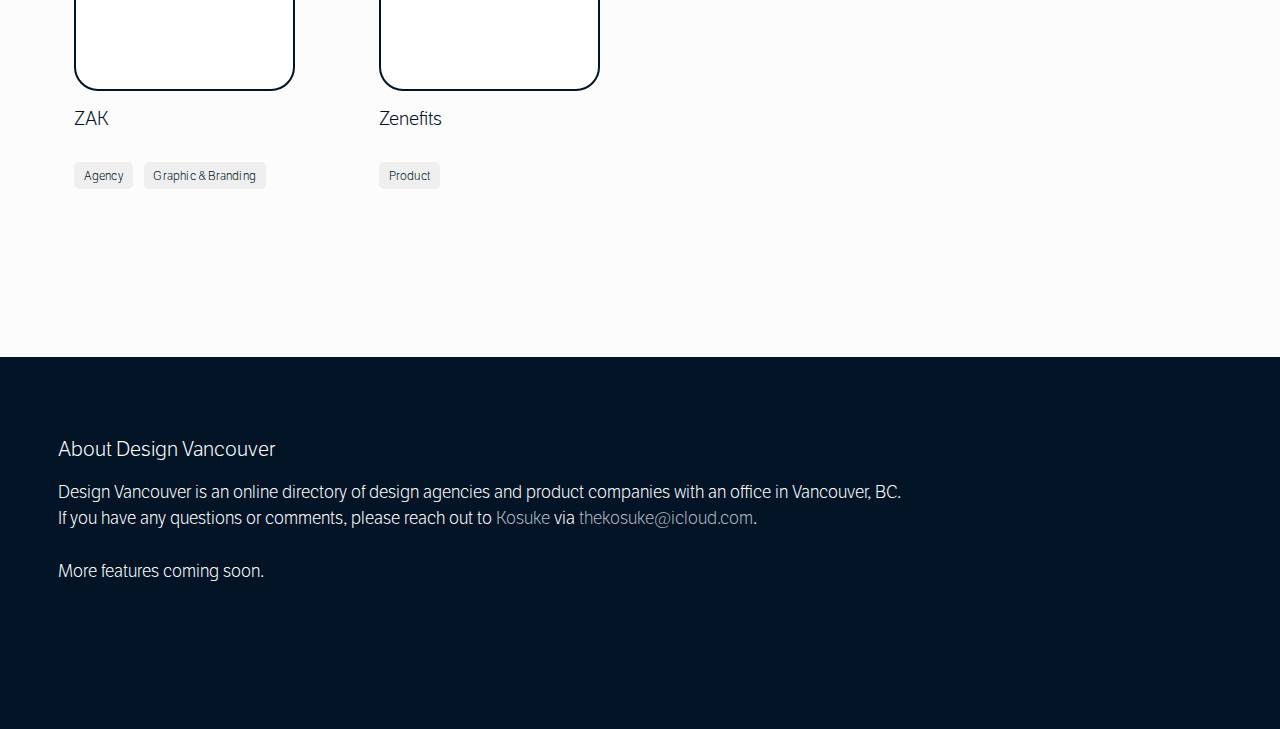
==== commit 0404ca3d: "mypl" ====
--- a/index.html
+++ b/index.html
@@ -1366,6 +1366,25 @@
               </a>
             </li>
 
+            <li class="post-card" data-category="Agency Web">
+              <a href="https://www.myplanet.com/" target="_blank">
+                <div class="company-logo myplanet"></div>
+                <div class="post-caption">          
+                  <h2 class="post-title">
+                    <a href="#" target="_blank">Myplanet</a>
+                  </h2>
+                  <ol class="post-categories">
+                    <li>
+                      <p>Agency</p>
+                    </li>
+                    <li>
+                      <p>Web & UX/UI</p>
+                    </li>
+                  </ol>                  
+                </div>
+              </a>
+            </li>
+
             <li class="post-card" data-category="Agency Product Web">
               <a href="https://www.neon.cc/" target="_blank">
                 <div class="company-logo neon"></div>
--- a/css/style.css
+++ b/css/style.css
@@ -390,6 +390,7 @@
 .company-logo.microsoft {     background-image: url("../img/logos/product/microsoft.png"); background-size: 40%; }
 .company-logo.mogo {          background-image: url("../img/logos/product/mogo.svg"); }
 .company-logo.monograph {     background-image: url("../img/logos/agency/monograph.png"); background-size: 80%; }
+.company-logo.myplanet {      background-image: url("../img/logos/agency/myplanet.svg"); }
 .company-logo.neon {          background-image: url("../img/logos/agency/neon.svg"); }
 .company-logo.ngx {           background-image: url("../img/logos/agency/ngx.png"); background-size: 45%; }
 .company-logo.noise {         background-image: url("../img/logos/agency/noise.jpeg"); }
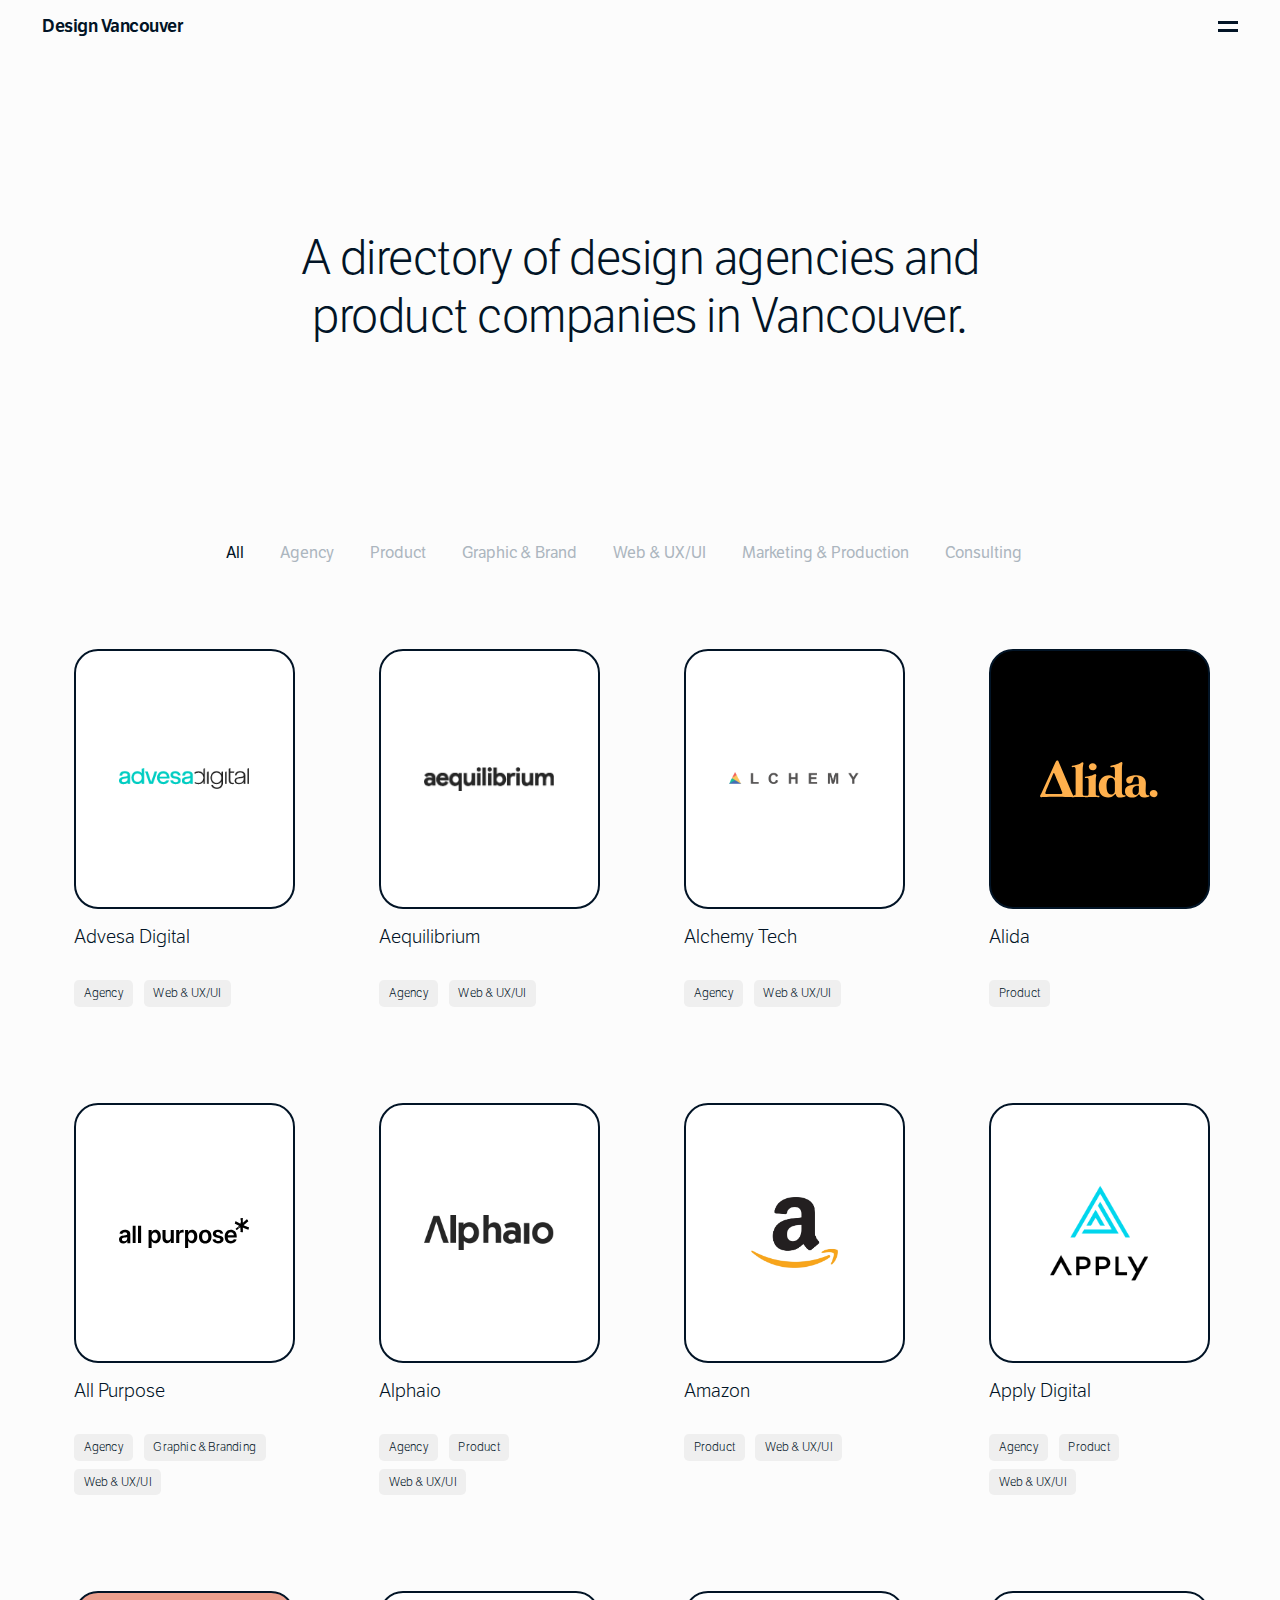
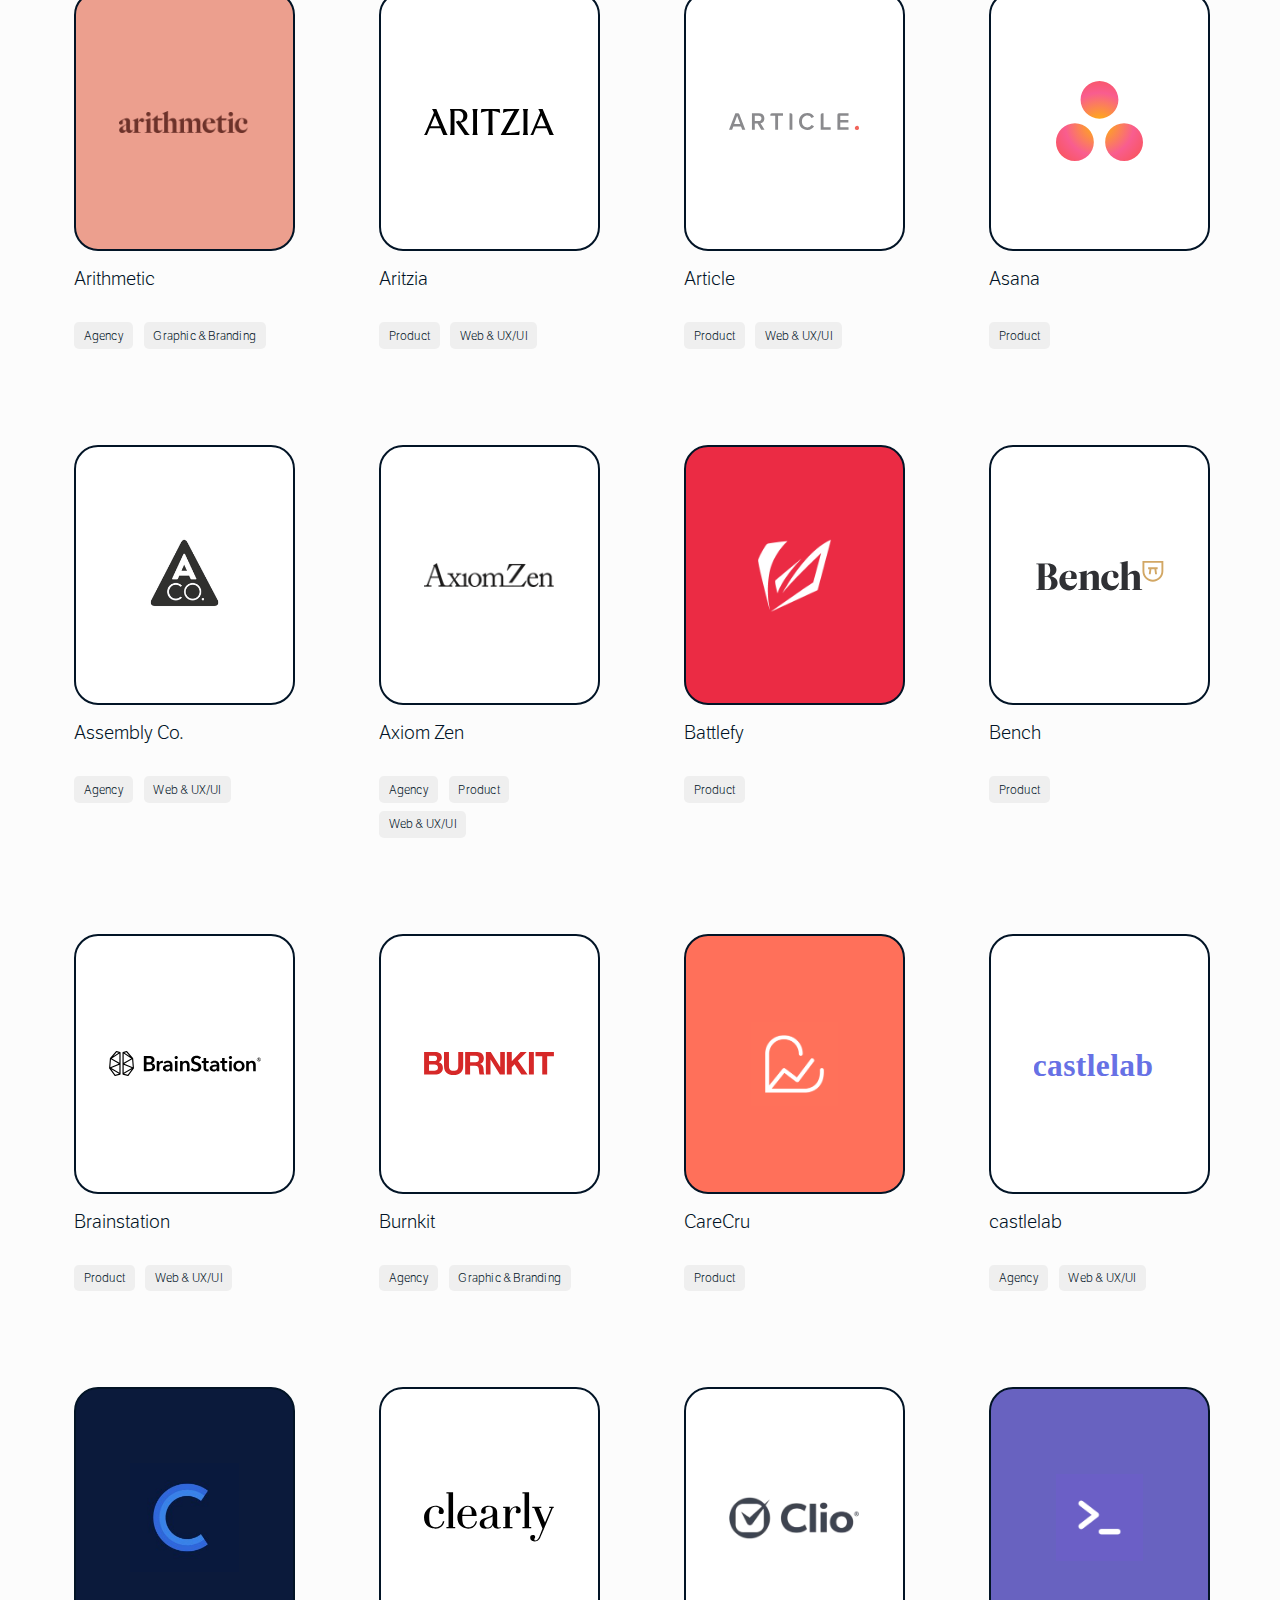
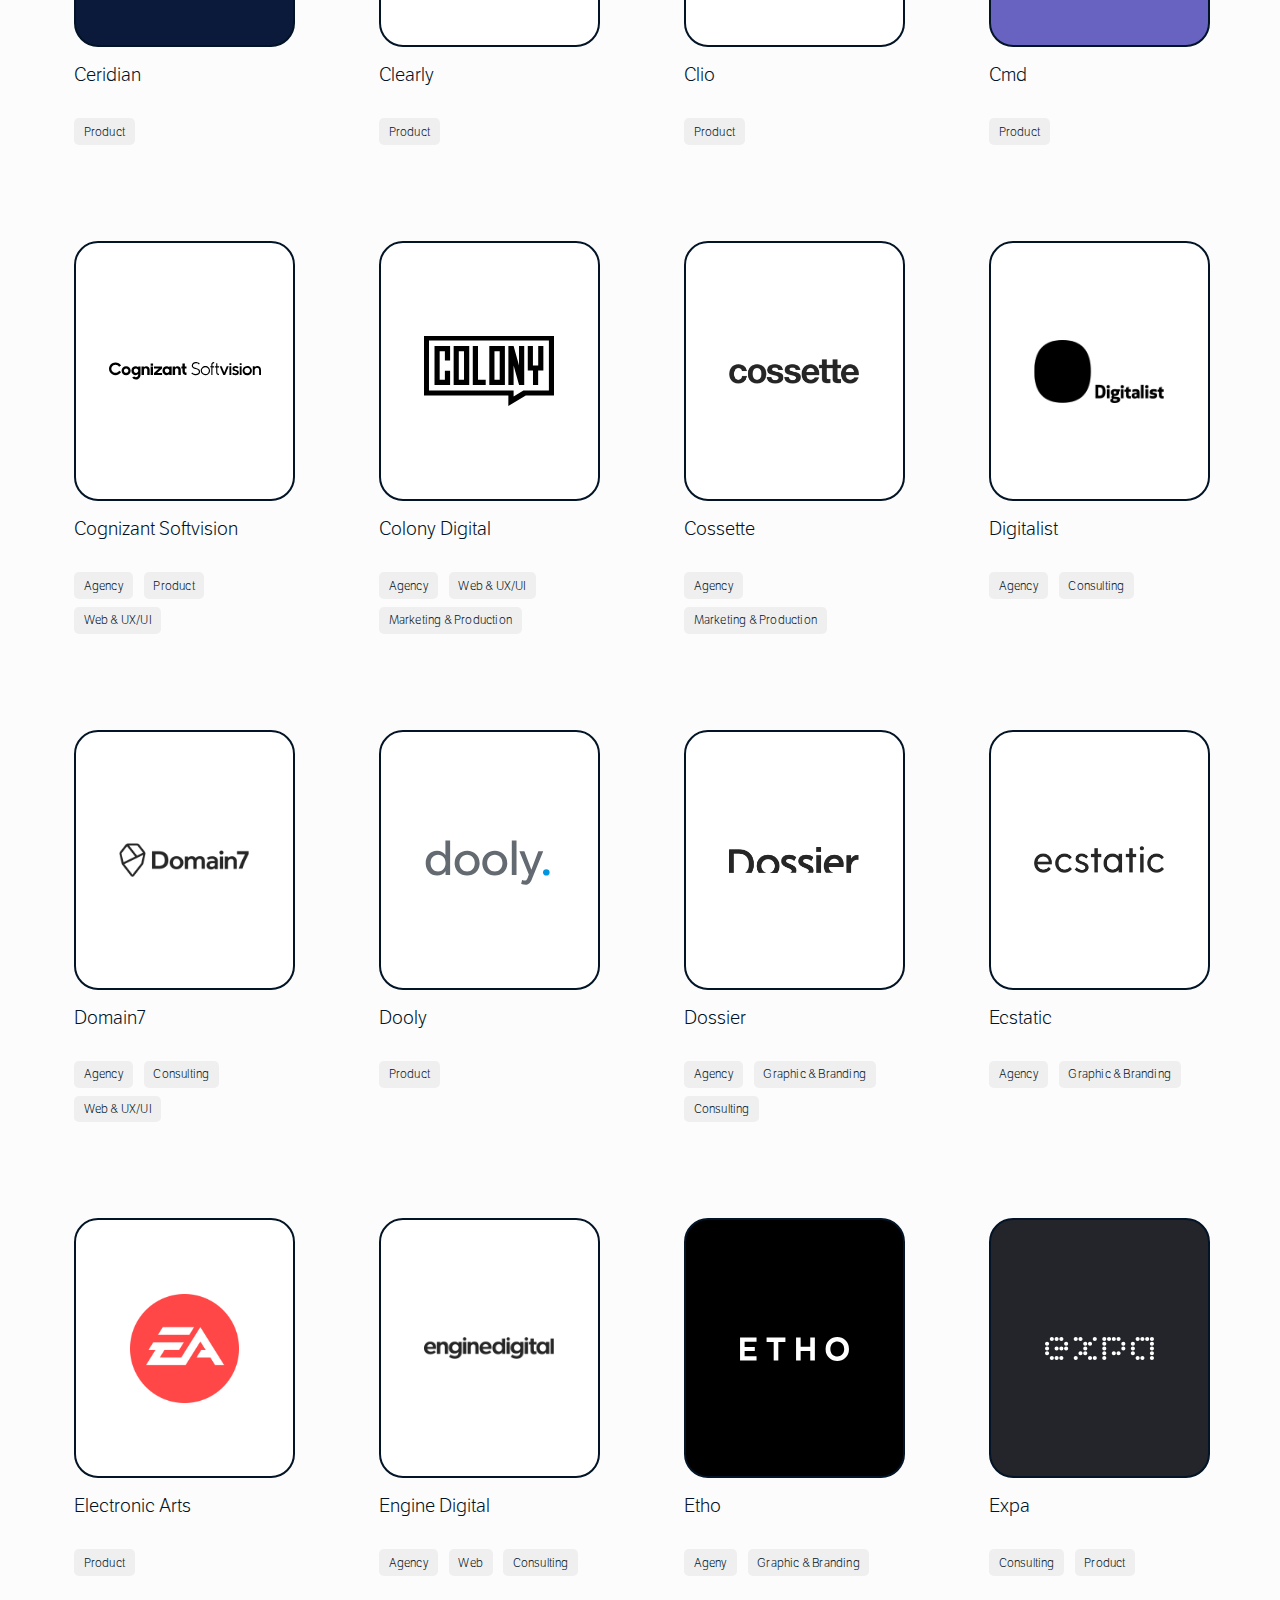
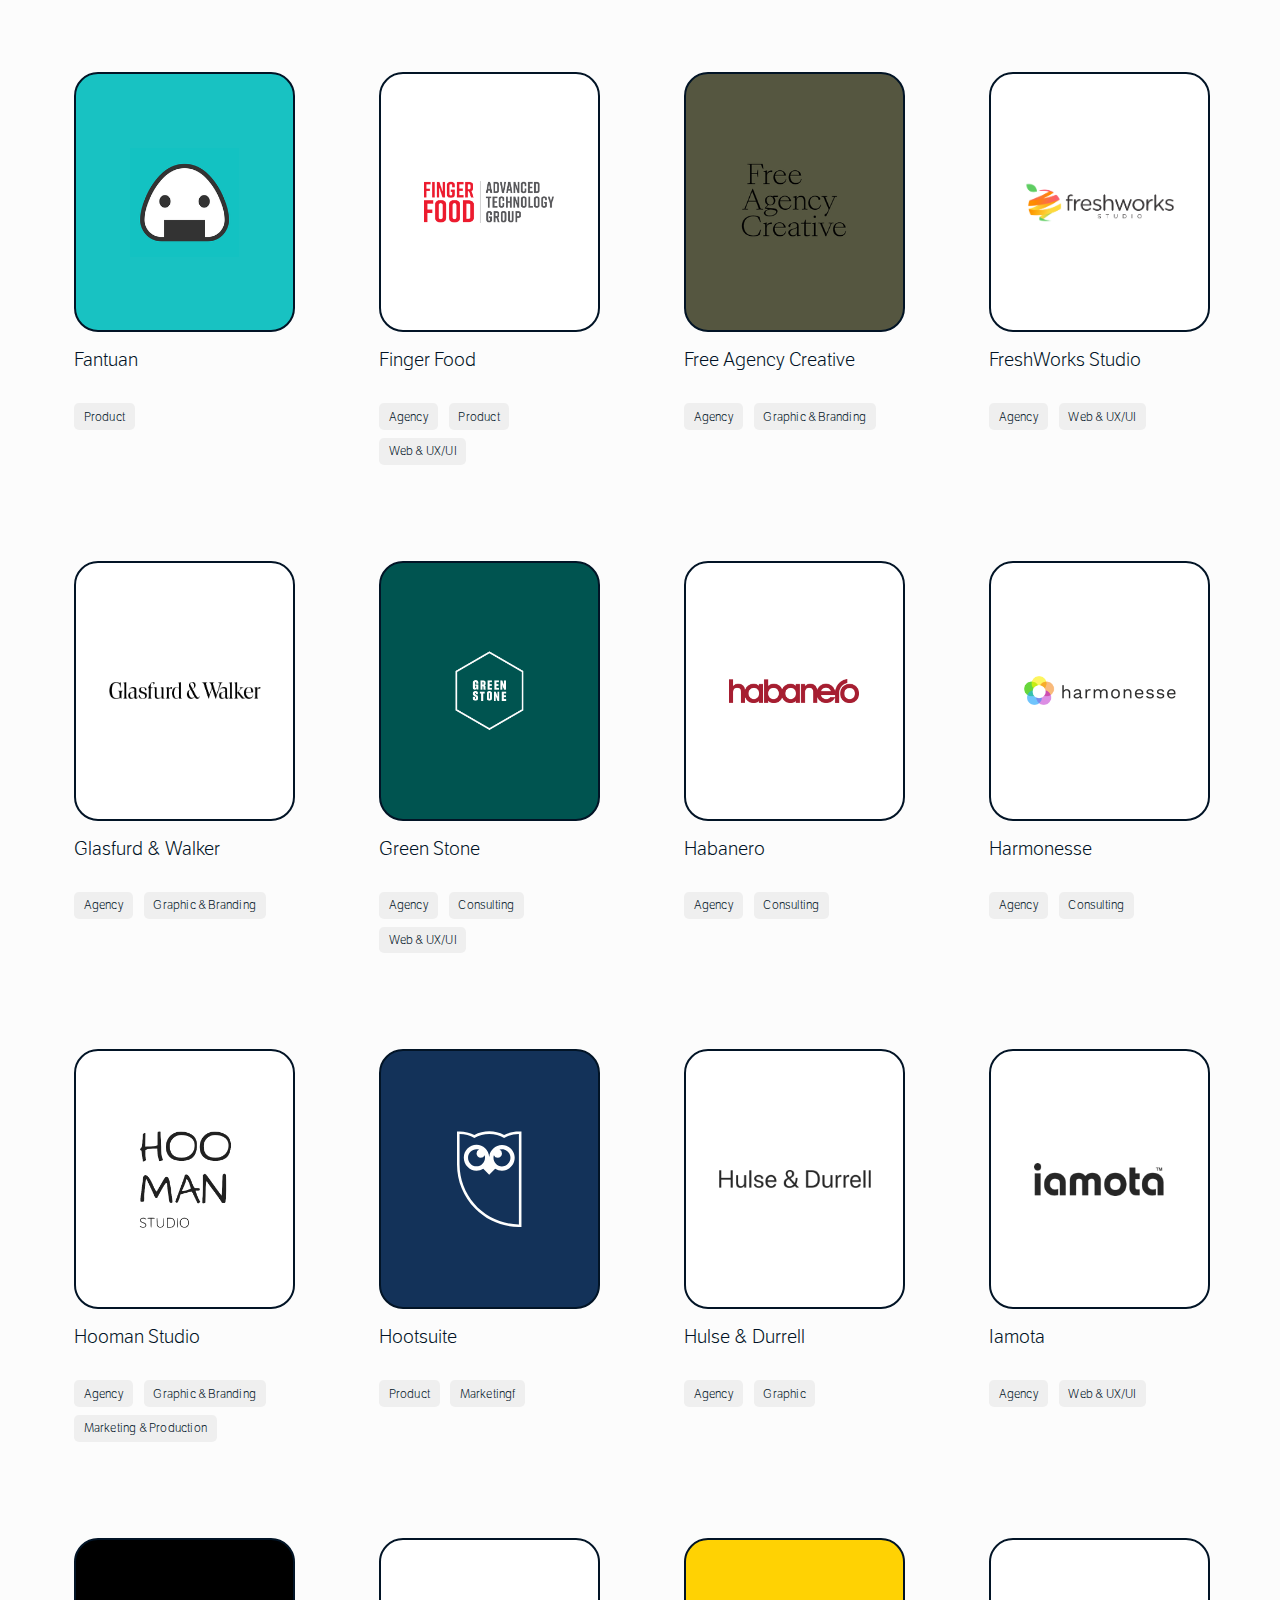
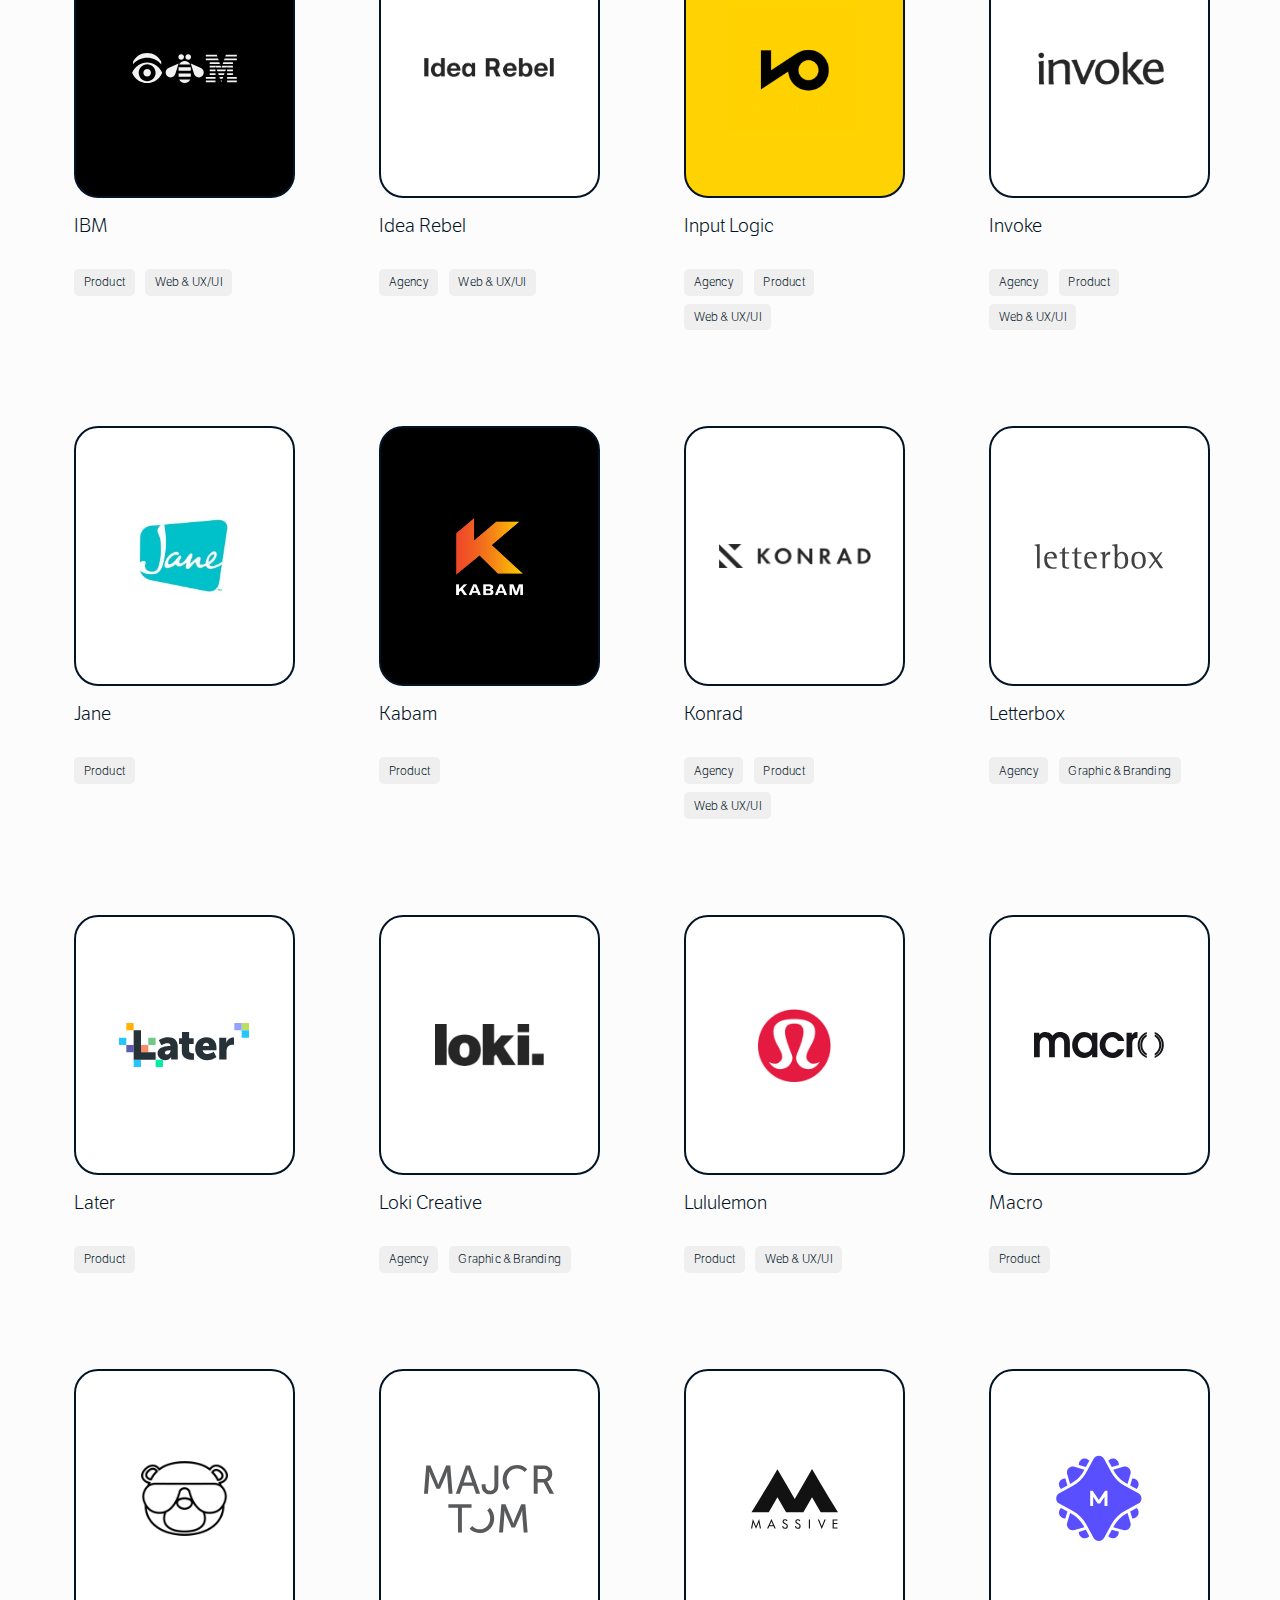
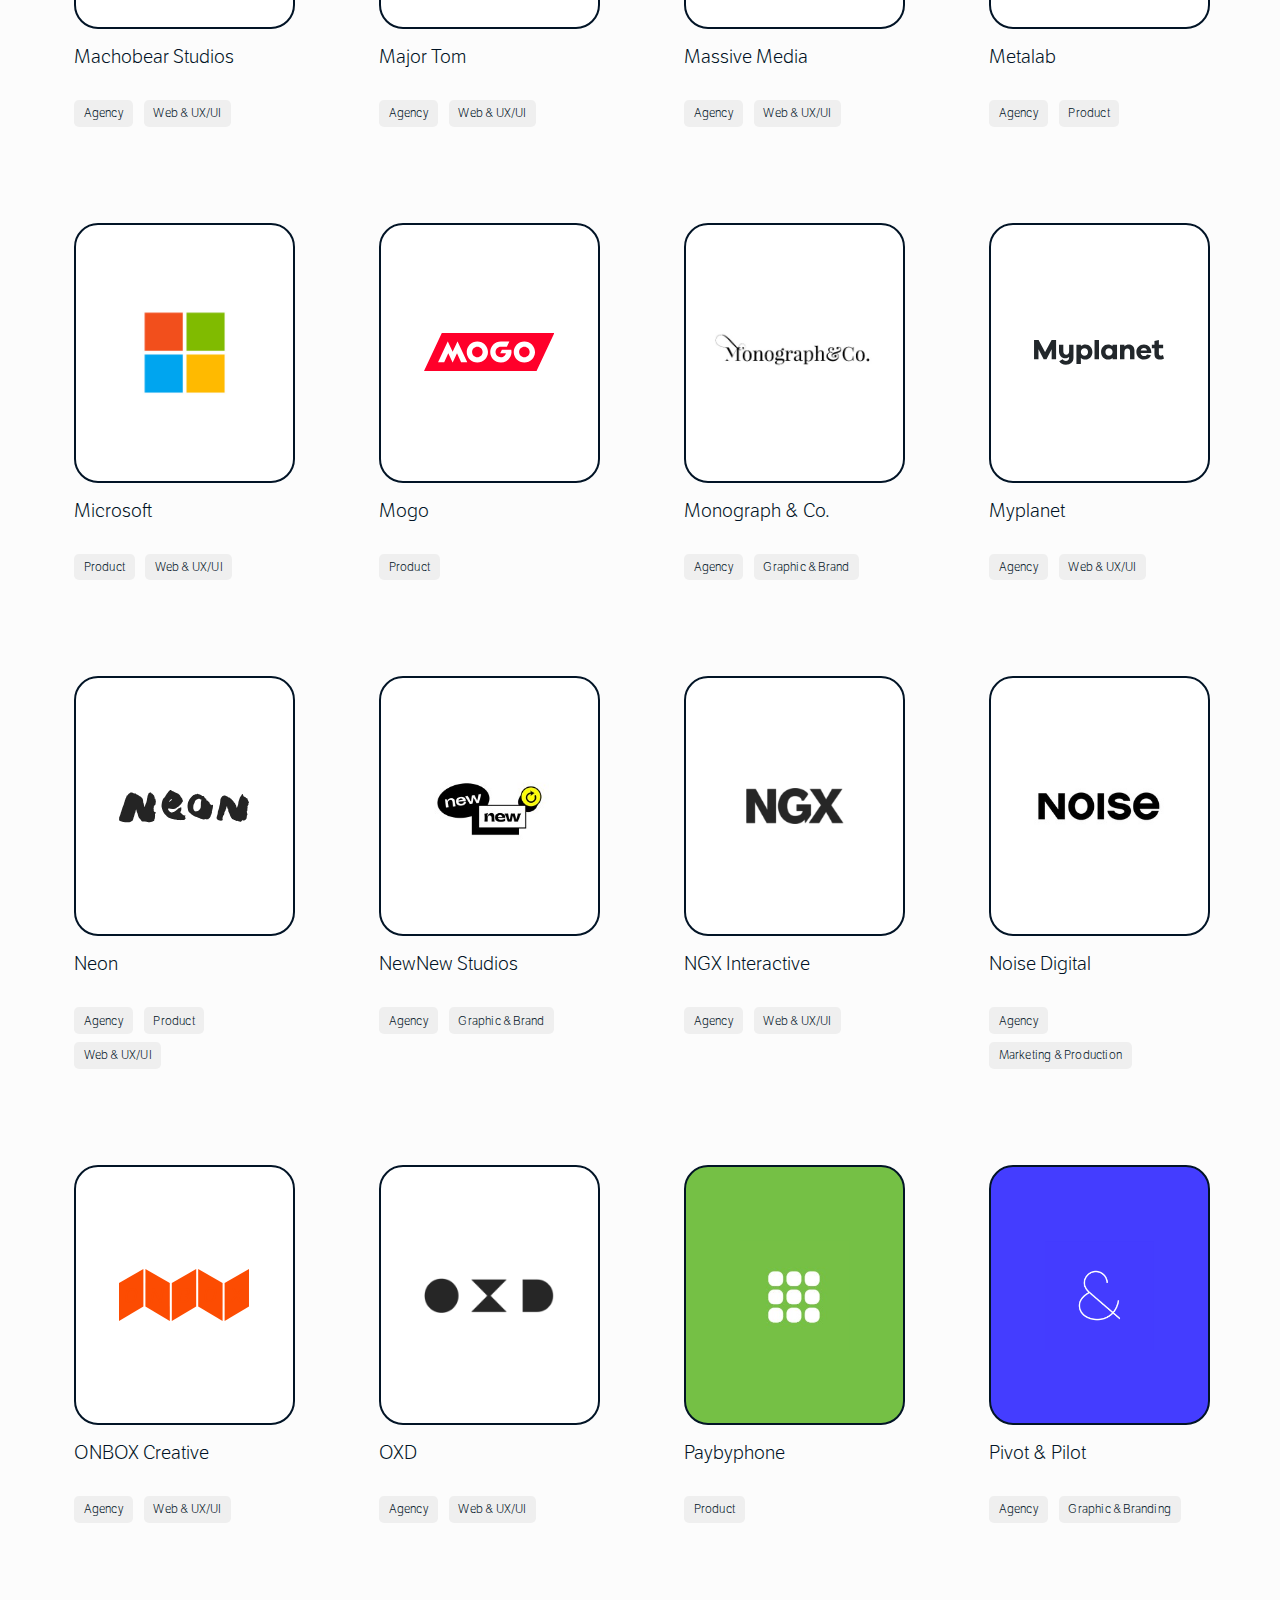
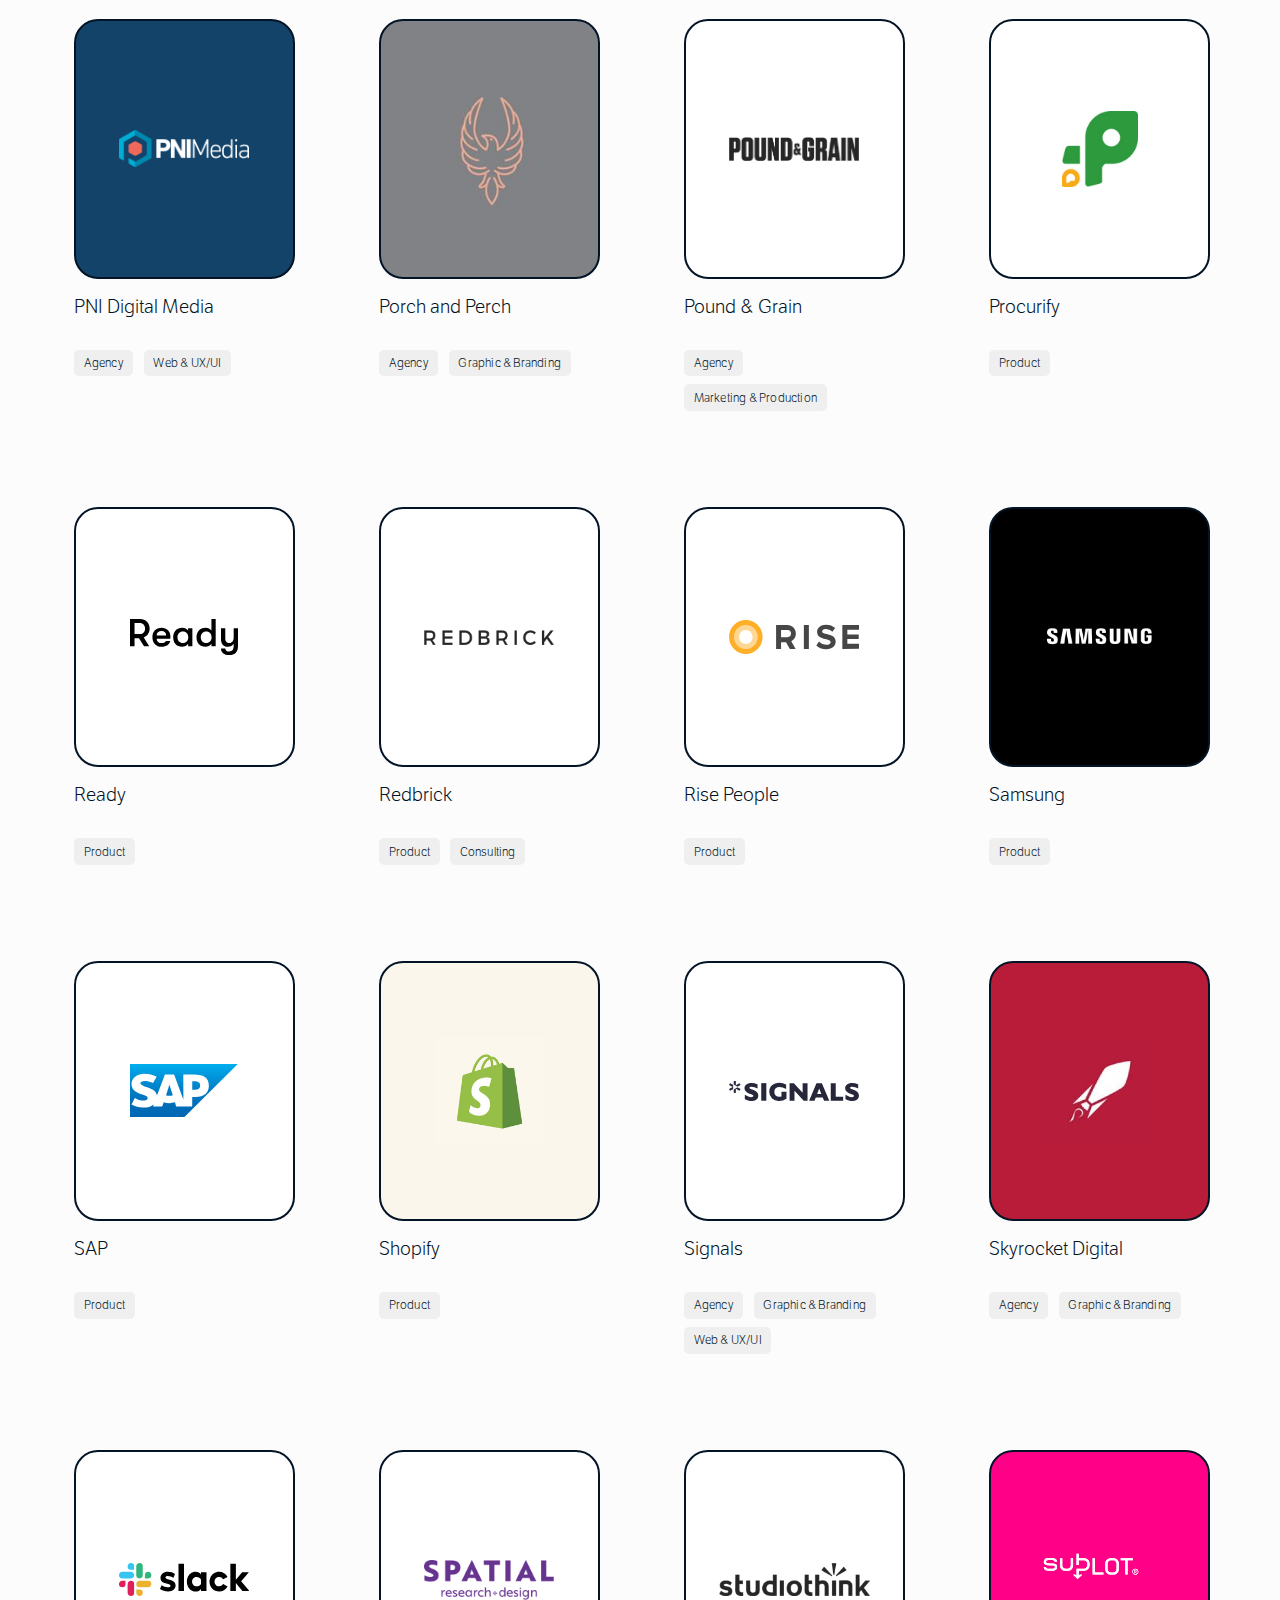
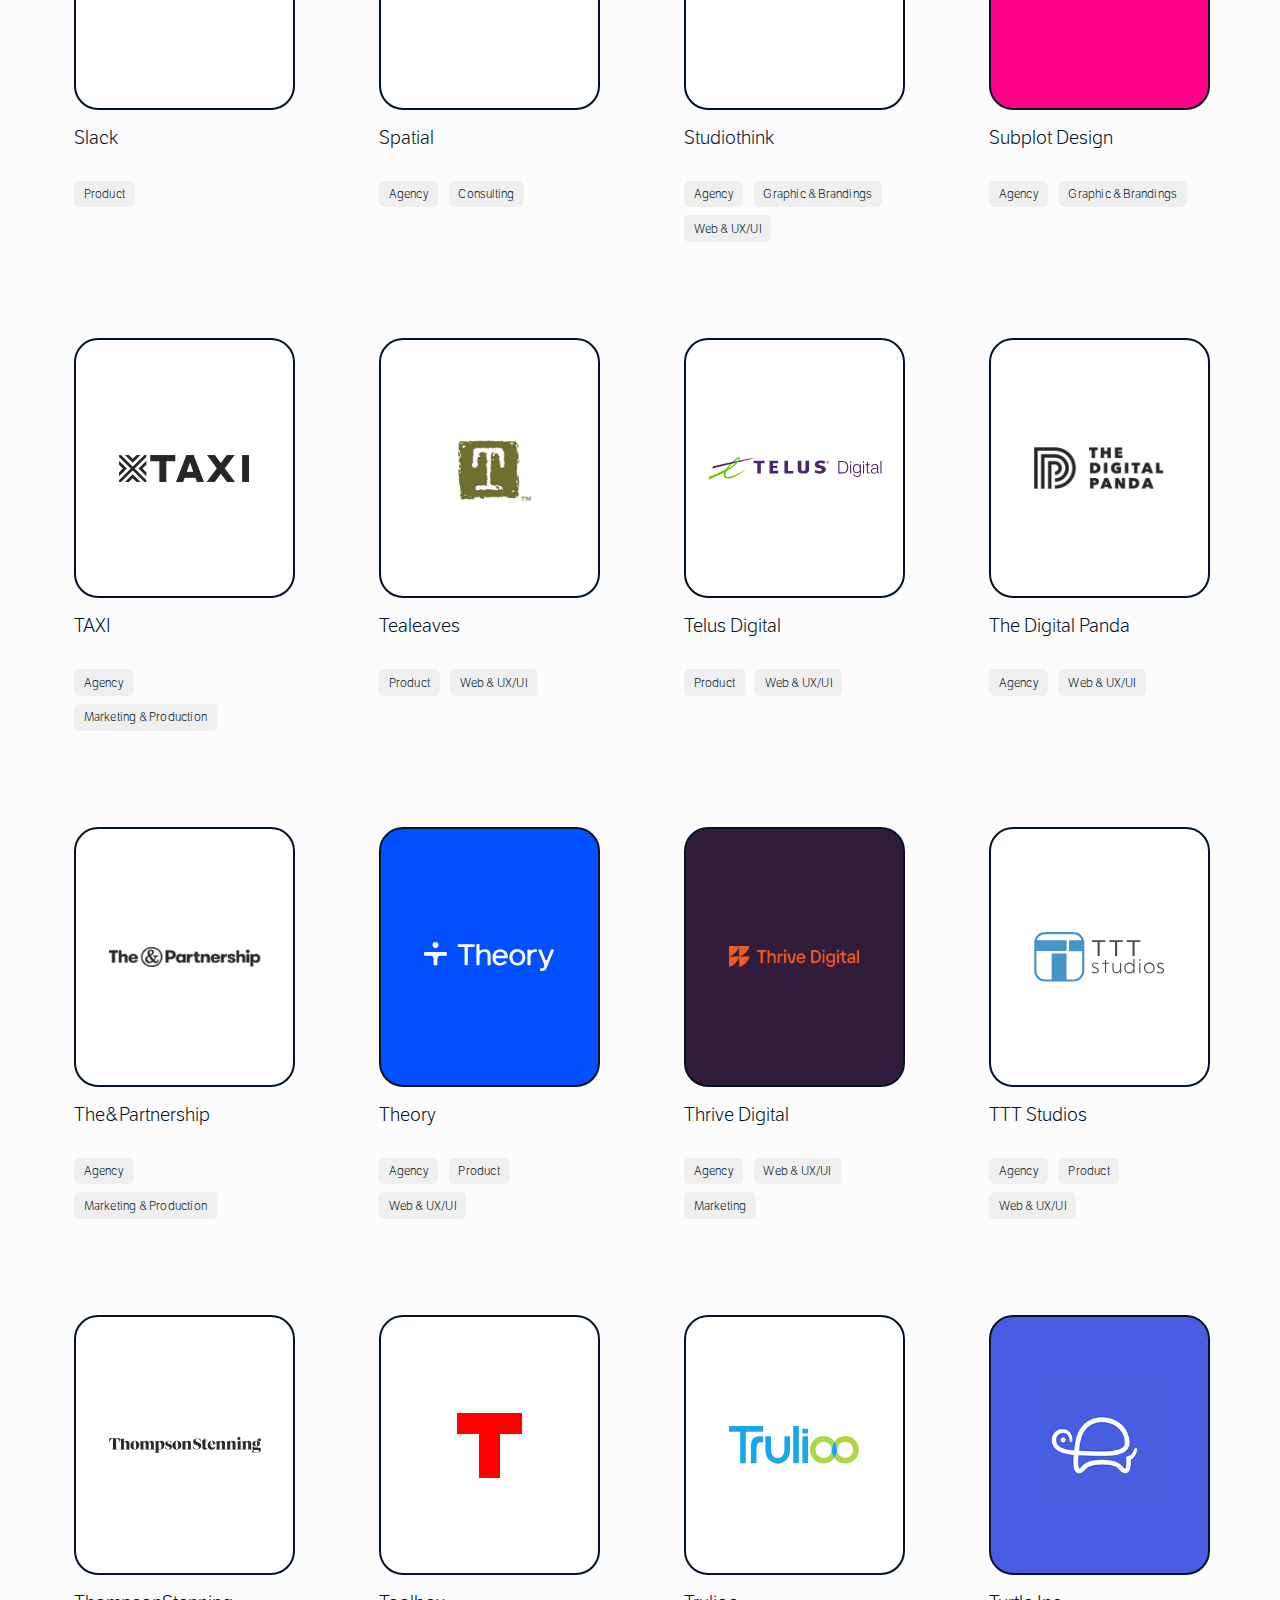
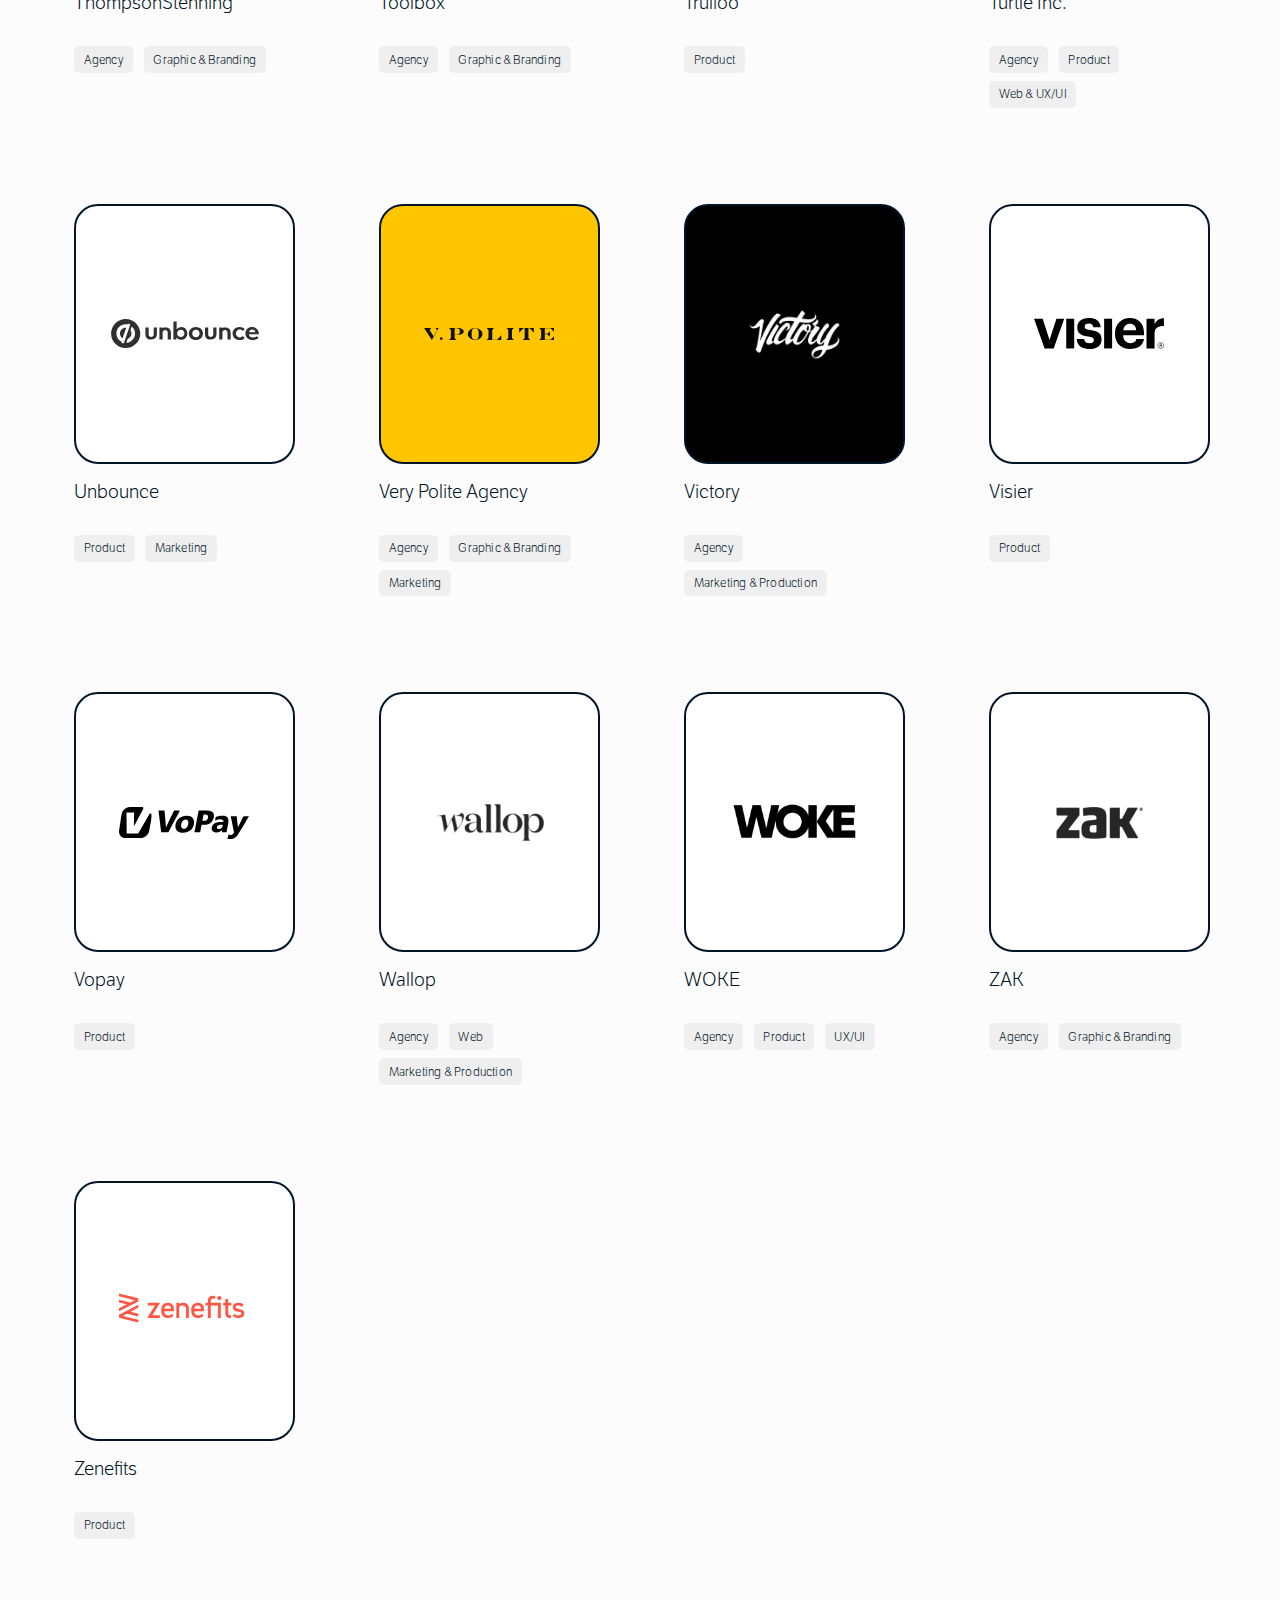
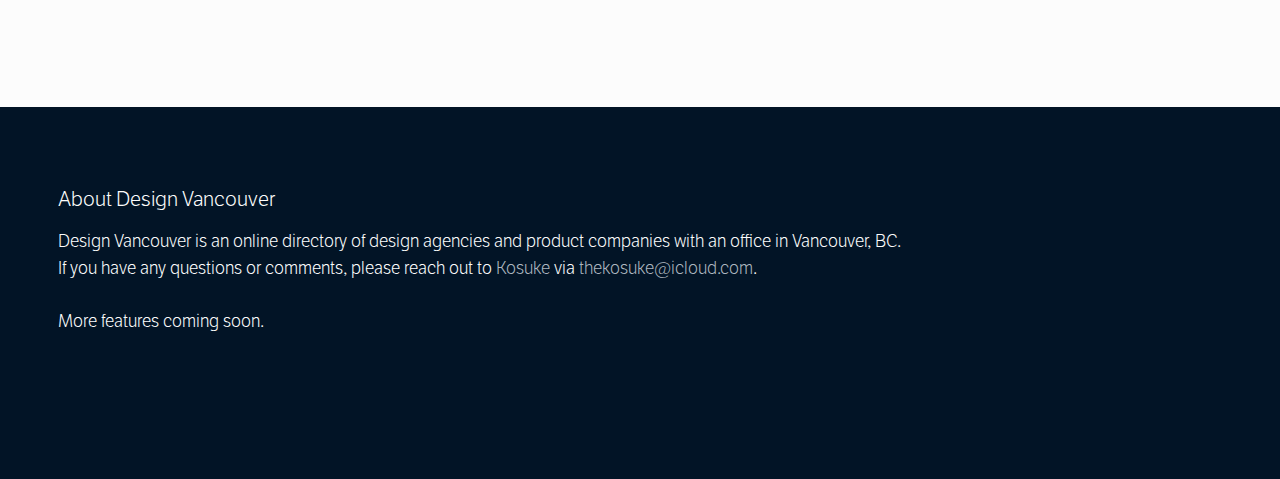
==== commit 4fbe3ab7: "newnewne" ====
--- a/index.html
+++ b/index.html
@@ -456,6 +456,22 @@
                 </div>
               </a>  
             </li>
+
+            <li class="post-card" data-category="Agency Web">
+              <a href="https://www.carecru.com/" target="_blank">
+                <div class="company-logo carecru"></div>
+                <div class="post-caption">          
+                  <h2 class="post-title">
+                    <a href="#" target="_blank">CareCru</a>
+                  </h2>
+                  <ol class="post-categories">
+                    <li>
+                      <p>Product</p>
+                    </li>
+                  </ol>    
+                </div>
+              </a> 
+            </li>
   
             <li class="post-card" data-category="Agency Web">
               <a href="https://www.castlelab.ca/" target="_blank">
@@ -1402,6 +1418,25 @@
                     <li>
                       <p>Web & UX/UI</p>
                     </li>
+                  </ol>                  
+                </div>
+              </a>
+            </li>
+
+            <li class="post-card" data-category="Agency Graphic">
+              <a href="http://newnewstudios.com" target="_blank">
+                <div class="company-logo newnew"></div>
+                <div class="post-caption">          
+                  <h2 class="post-title">
+                    <a href="#" target="_blank">NewNew Studios</a>
+                  </h2>
+                  <ol class="post-categories">
+                    <li>
+                      <p>Agency</p>
+                    </li>
+                    <li>
+                      <p>Graphic & Brand</p>
+                    </li>                   
                   </ol>                  
                 </div>
               </a>
@@ -2110,6 +2145,22 @@
                 <div class="post-caption">          
                   <h2 class="post-title">
                     <a href="#" target="_blank">Visier</a>
+                  </h2>
+                  <ol class="post-categories">                   
+                    <li>
+                      <p>Product</p>
+                    </li>                                    
+                  </ol>                  
+                </div>
+              </a>
+            </li>
+
+            <li class="post-card" data-category="Product">
+              <a href="https://vopay.com/" target="_blank">
+                <div class="company-logo vopay"></div>
+                <div class="post-caption">          
+                  <h2 class="post-title">
+                    <a href="#" target="_blank">Vopay</a>
                   </h2>
                   <ol class="post-categories">                   
                     <li>
--- a/css/style.css
+++ b/css/style.css
@@ -343,6 +343,7 @@
 .company-logo.bench {         background-image: url("../img/logos/product/bench.svg"); background-size: 80%; }
 .company-logo.brainstation {  background-image: url("../img/logos/product/brainstation.svg"); background-size: 70%; }
 .company-logo.burnkit {       background-image: url("../img/logos/agency/burnkit.svg"); }
+.company-logo.carecru {       background-image: url("../img/logos/product/carecru.png"); background-size: 40%; background-color: #FF705A; }
 .company-logo.castlelab {     background-image: url("../img/logos/agency/castlelab.svg"); }
 .company-logo.ceridian {      background-image: url("../img/logos/product/ceridian.jpeg"); background-size: 50%; background-color: #0B1A3B; }
 .company-logo.clearly {       background-image: url("../img/logos/product/clearly.svg"); }
@@ -392,6 +393,7 @@
 .company-logo.monograph {     background-image: url("../img/logos/agency/monograph.png"); background-size: 80%; }
 .company-logo.myplanet {      background-image: url("../img/logos/agency/myplanet.svg"); }
 .company-logo.neon {          background-image: url("../img/logos/agency/neon.svg"); }
+.company-logo.newnew {        background-image: url("../img/logos/agency/newnew.jpeg"); }
 .company-logo.ngx {           background-image: url("../img/logos/agency/ngx.png"); background-size: 45%; }
 .company-logo.noise {         background-image: url("../img/logos/agency/noise.jpeg"); }
 .company-logo.onbox {         background-image: url("../img/logos/agency/onbox.svg"); }
@@ -431,6 +433,7 @@
 .company-logo.polite {        background-image: url("../img/logos/agency/polite.svg"); background-color: #FFC600; }
 .company-logo.victory {       background-image: url("../img/logos/agency/victory.gif"); background-size: 50%; background-color: #000; }
 .company-logo.visier {        background-image: url("../img/logos/product/visier.svg"); }
+.company-logo.vopay {         background-image: url("../img/logos/product/vopay.svg"); }
 .company-logo.wallop {        background-image: url("../img/logos/agency/wallop.png"); background-size: 50%; }
 .company-logo.woke {          background-image: url("../img/logos/agency/woke.png");}
 .company-logo.zak {           background-image: url("../img/logos/agency/zak.png"); background-size: 40%; }
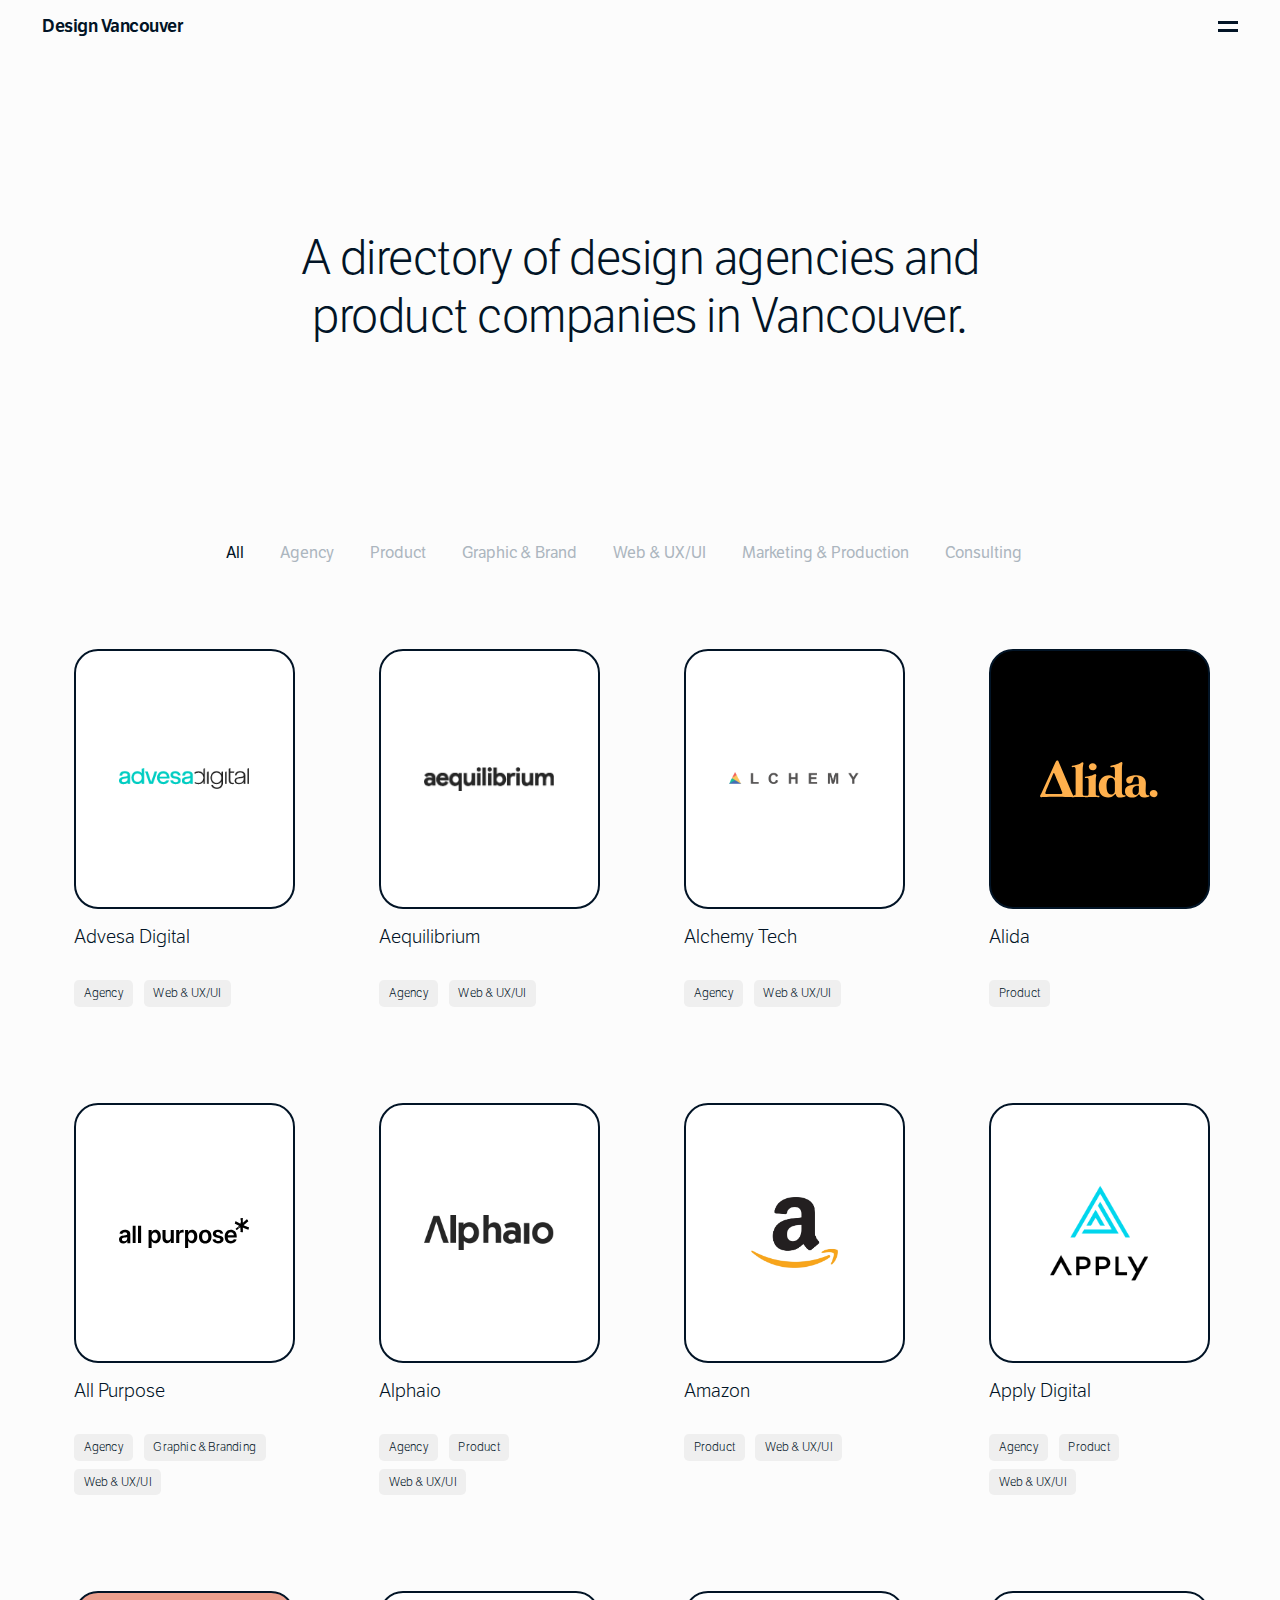
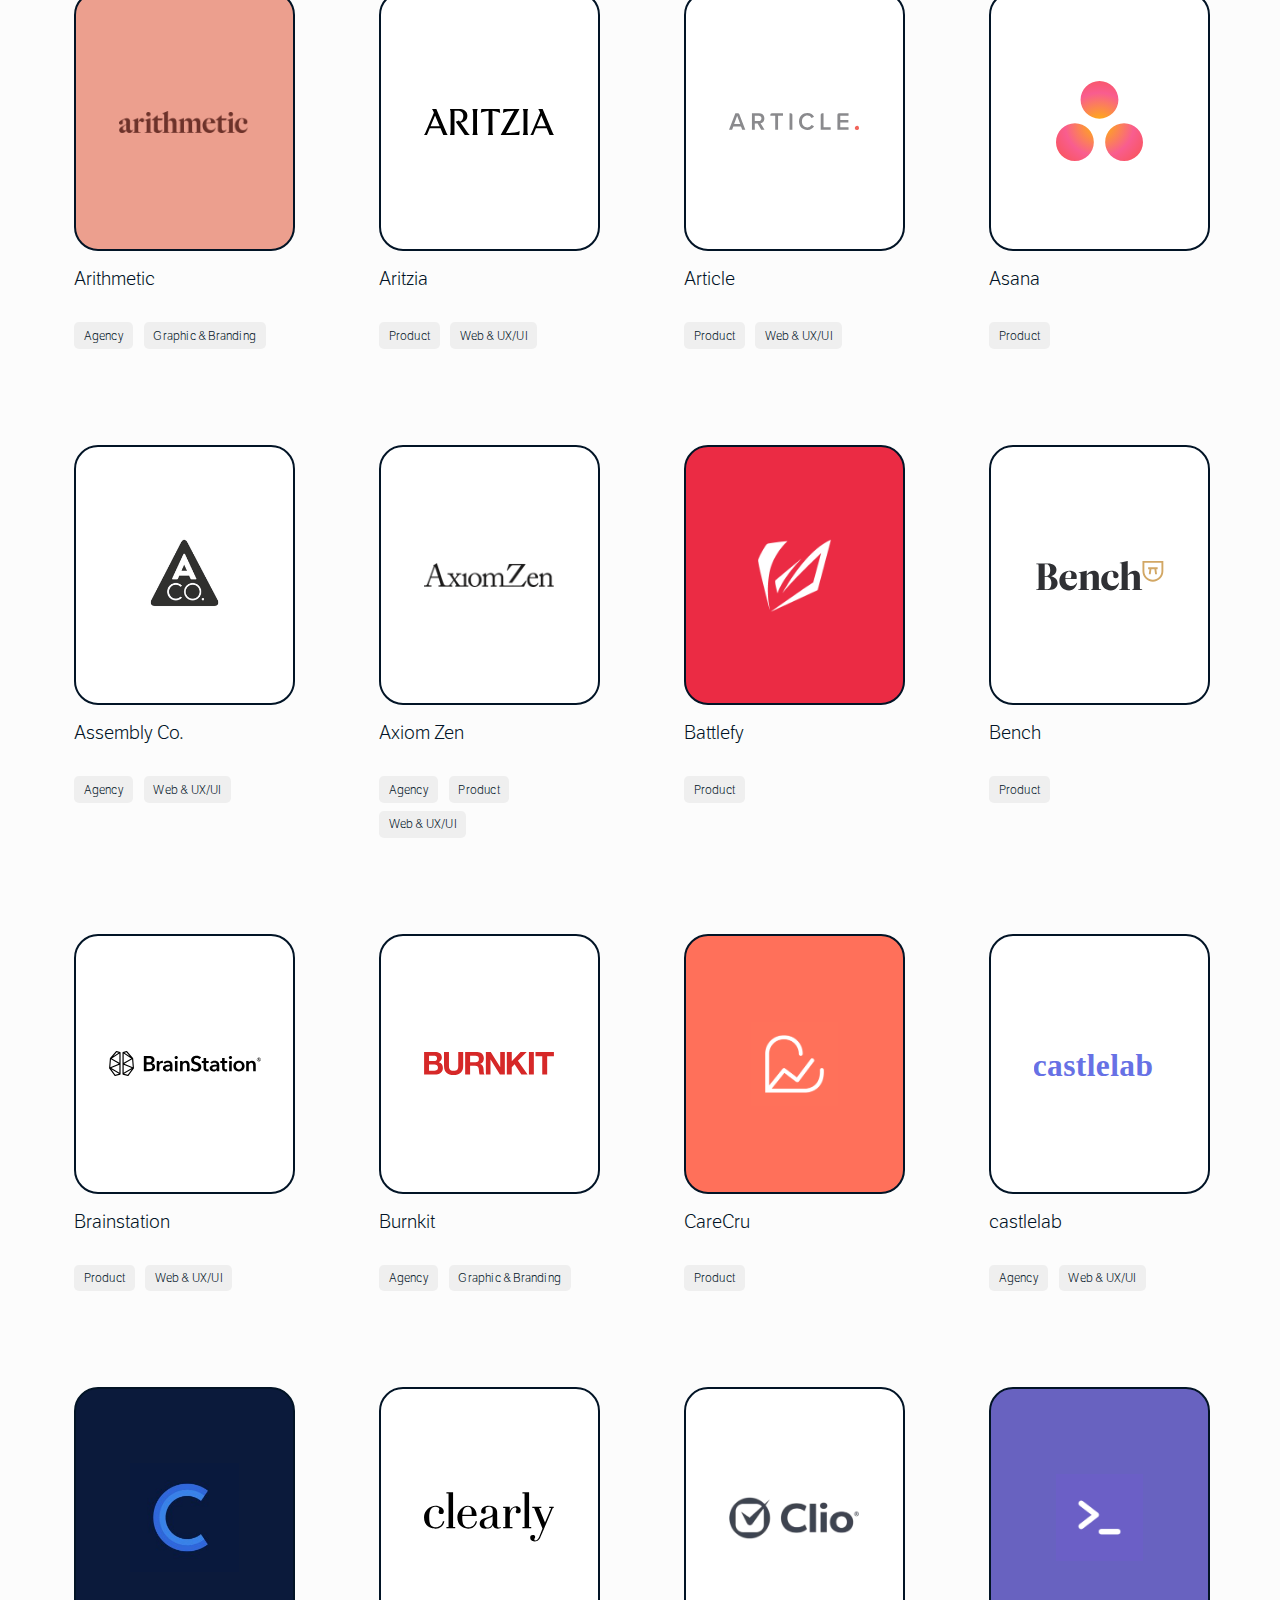
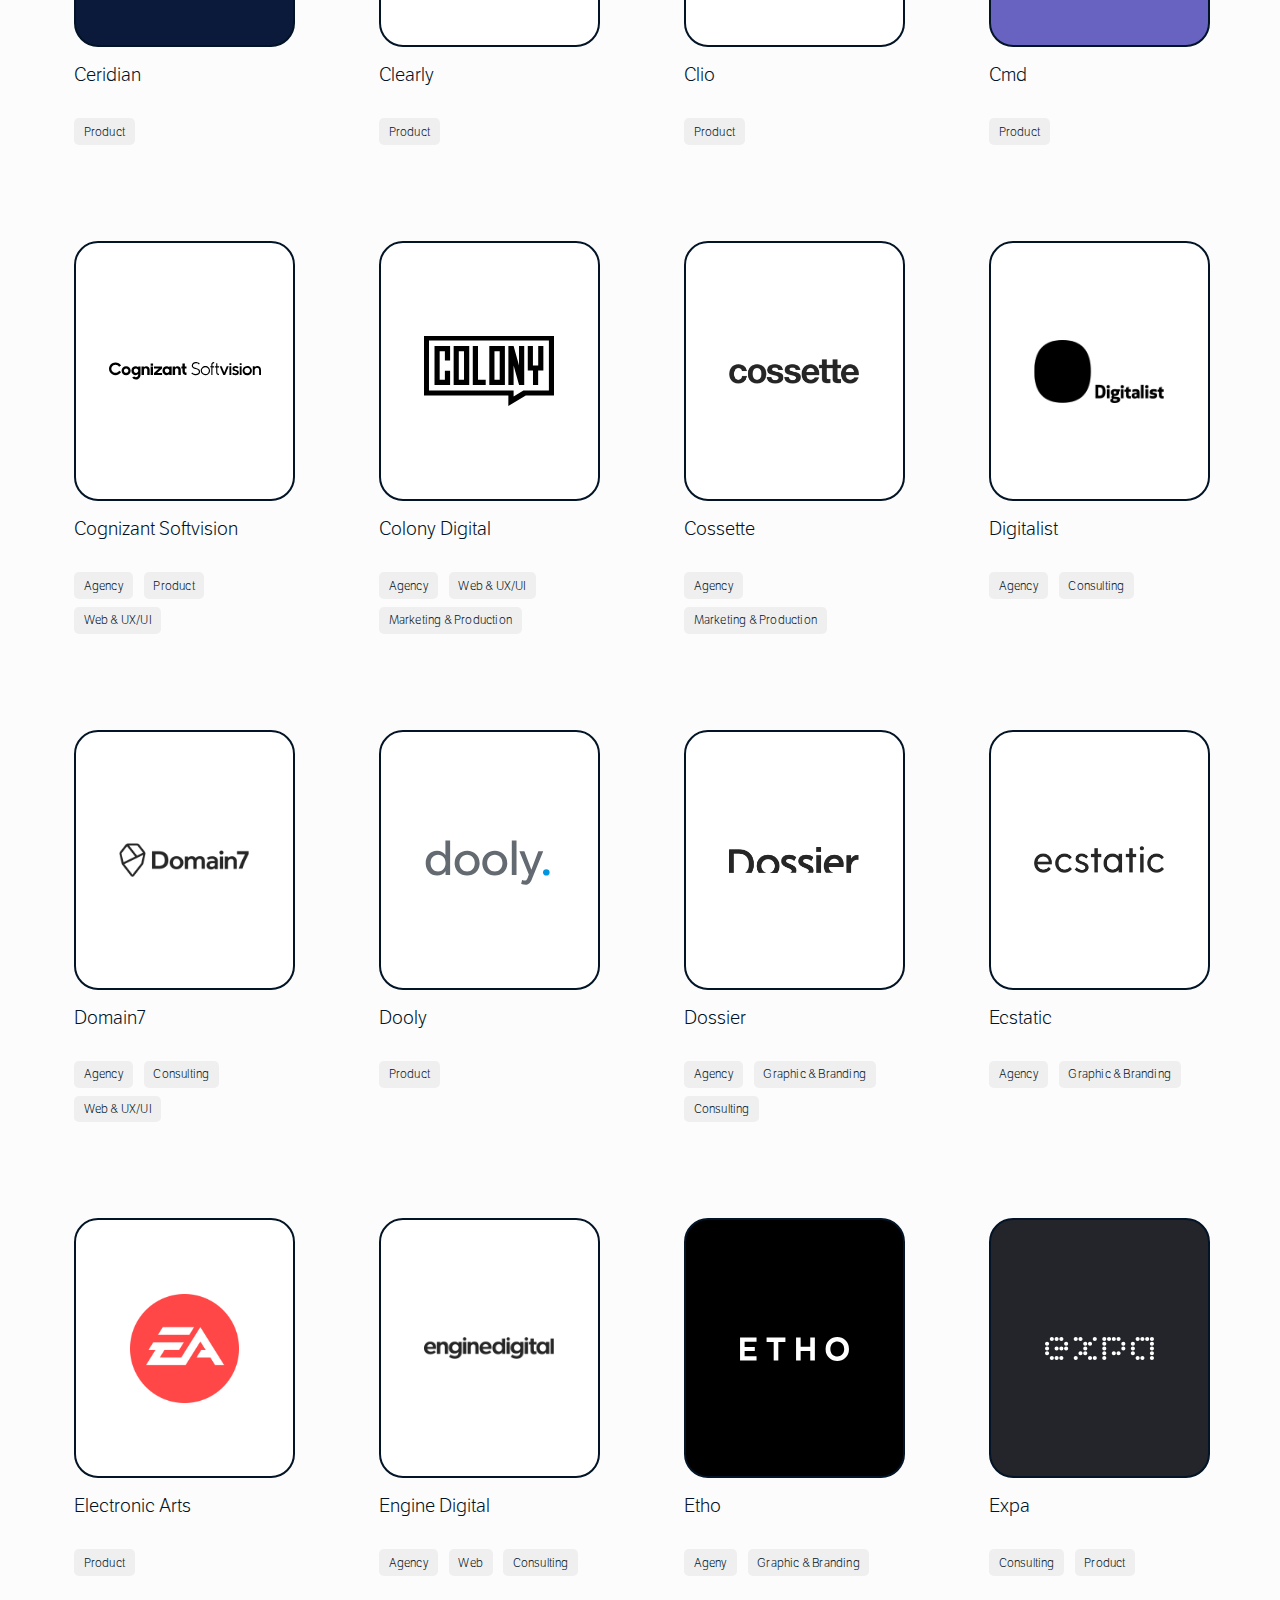
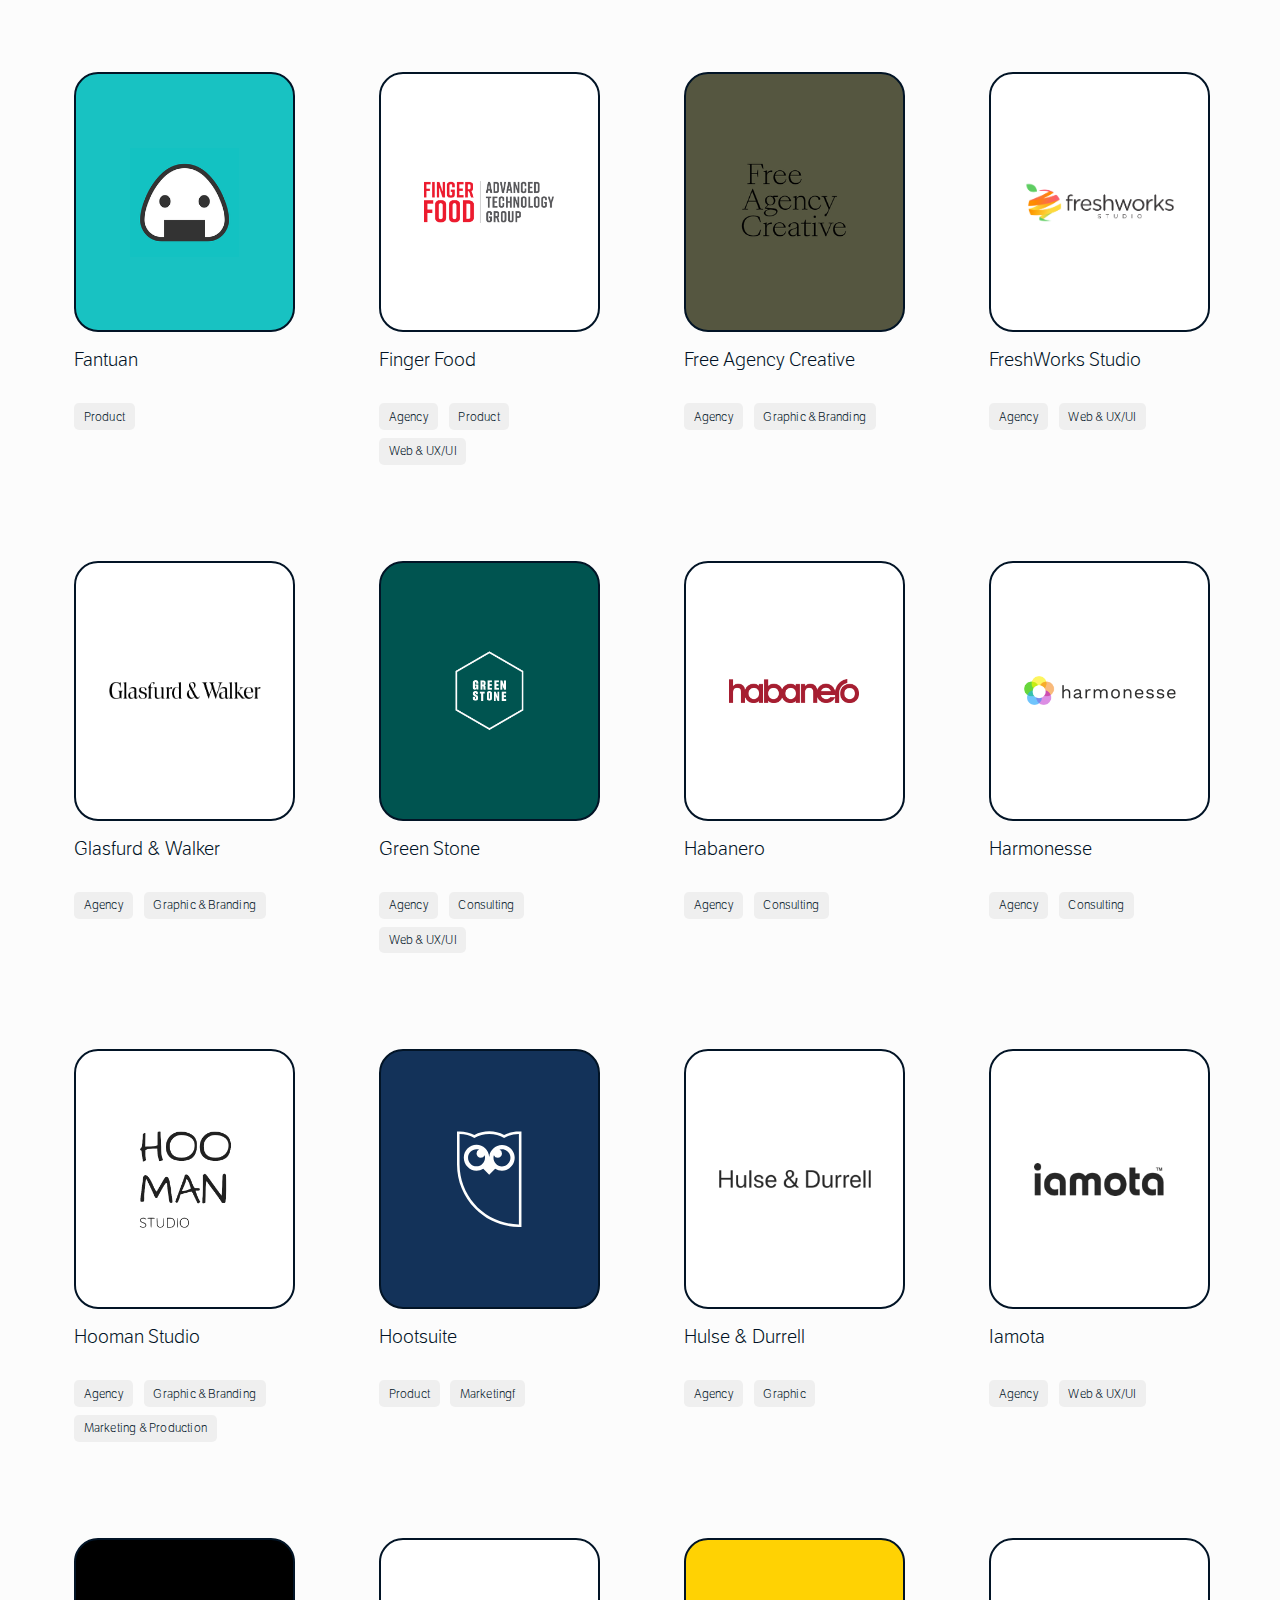
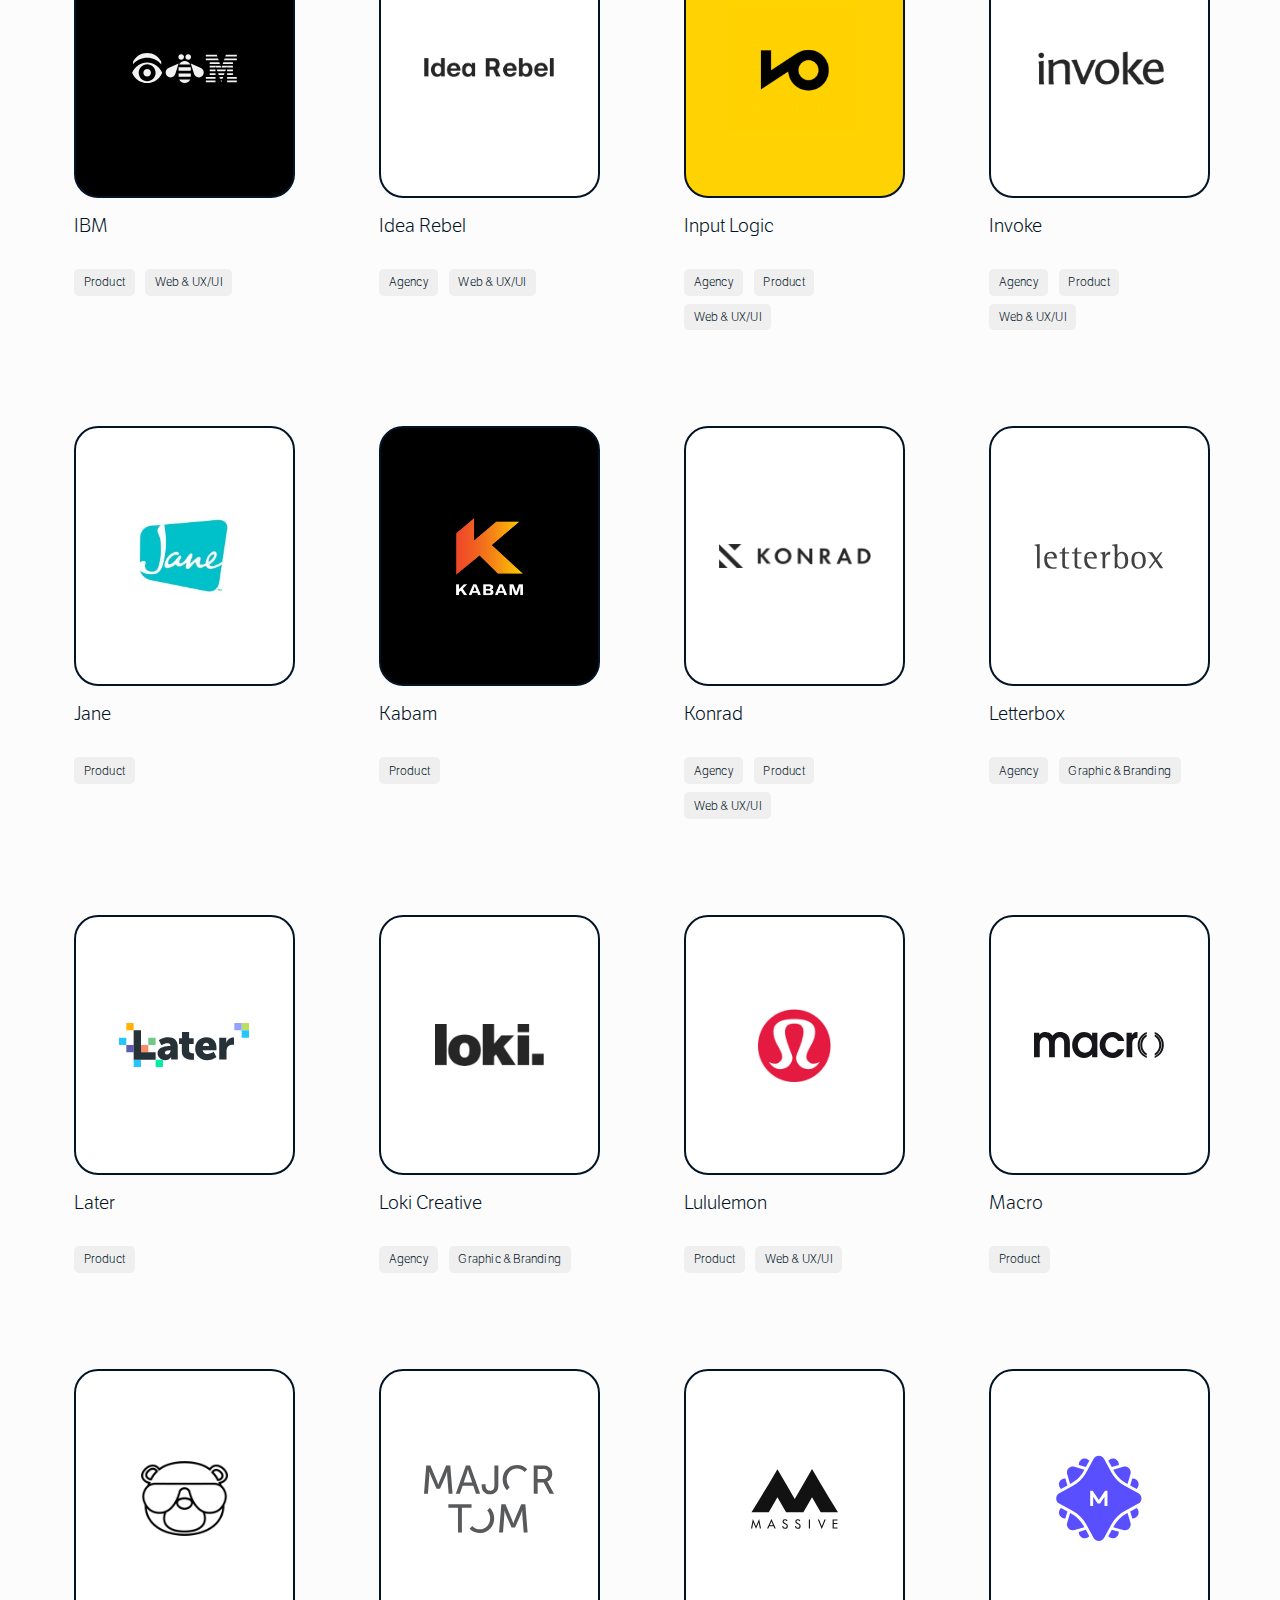
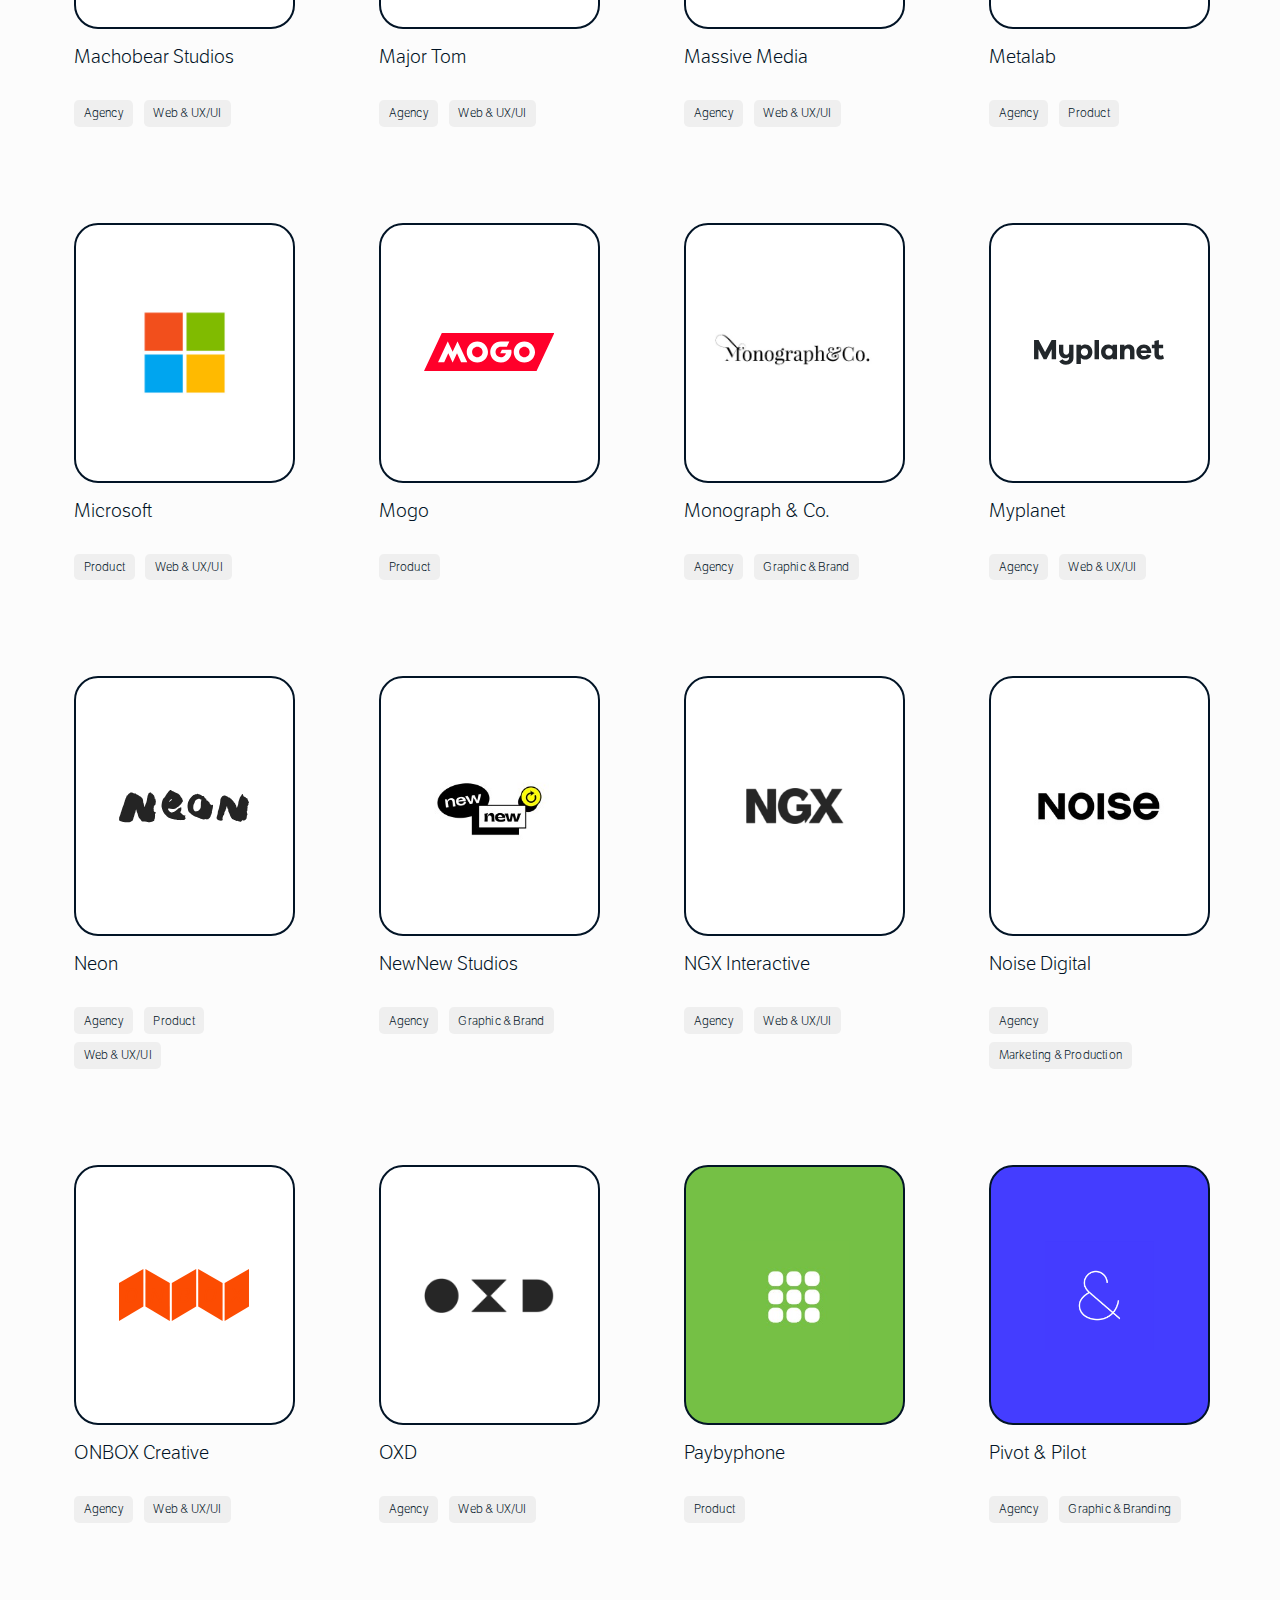
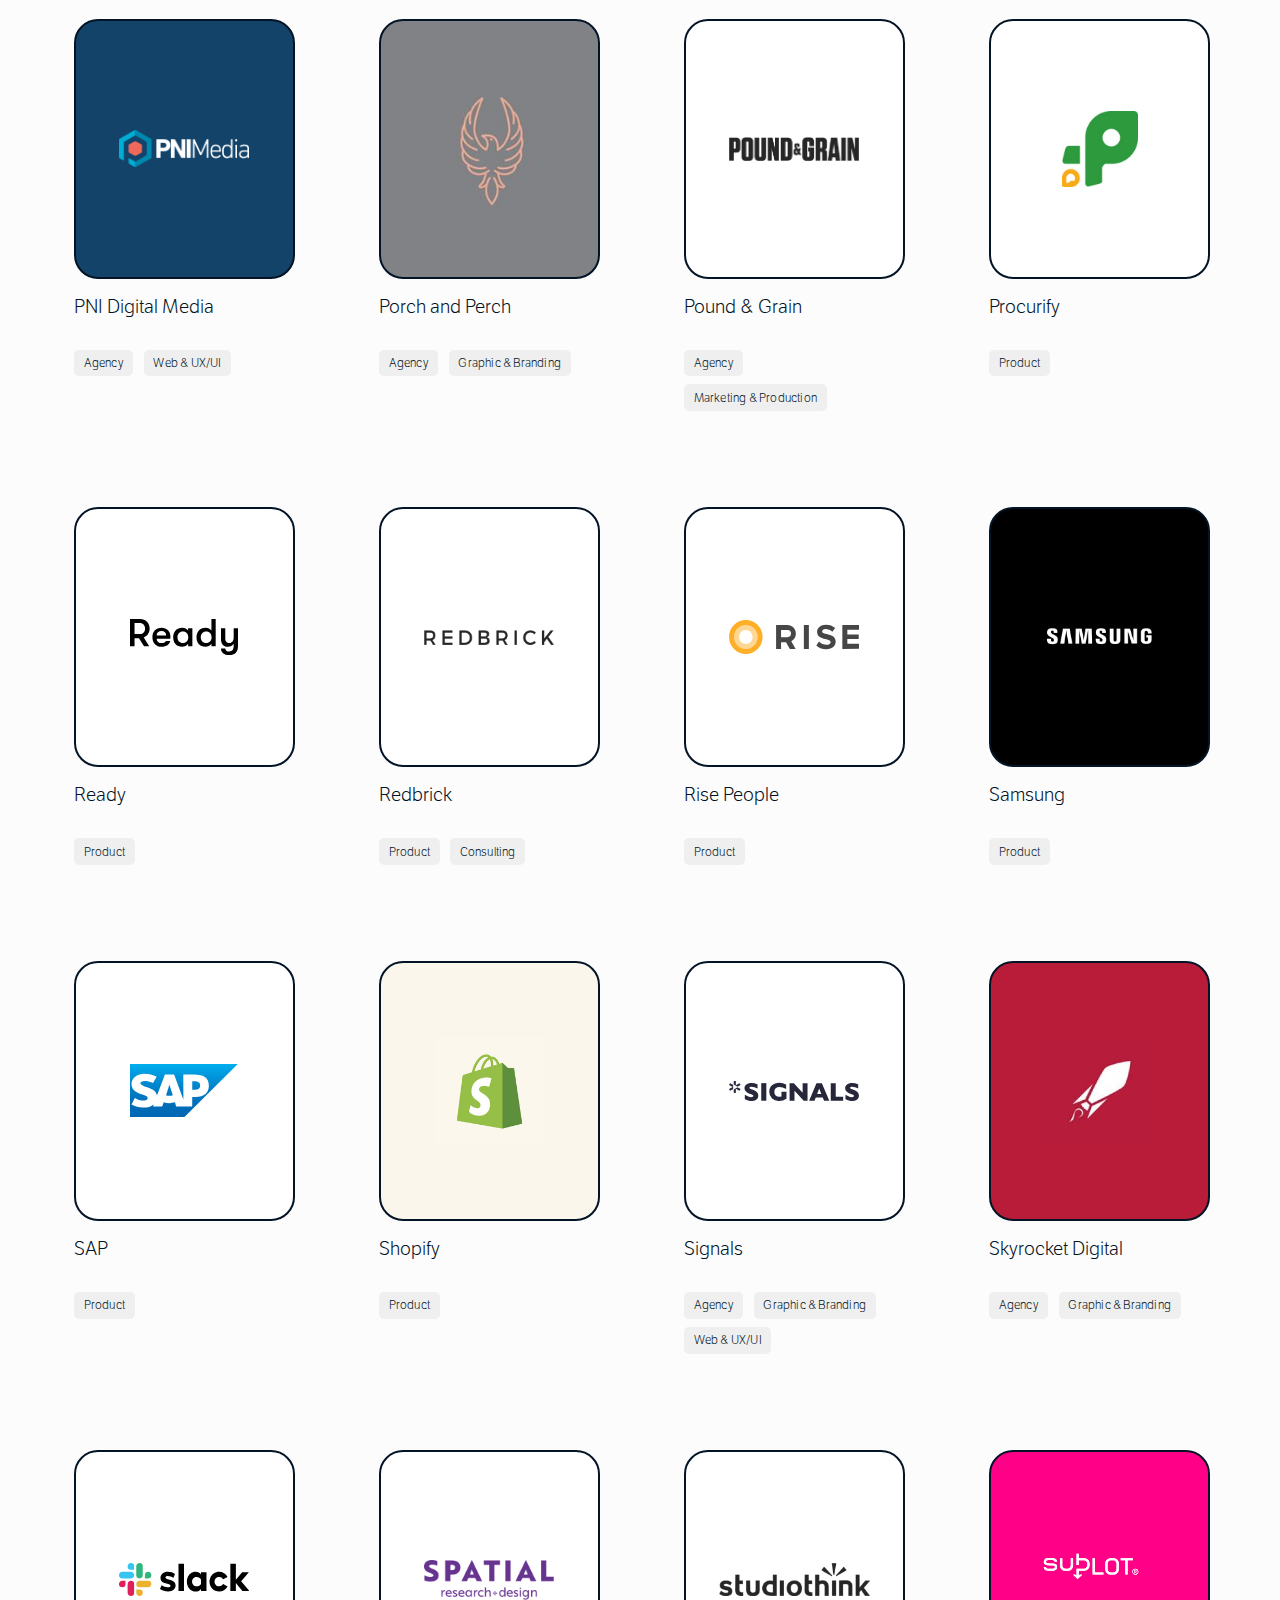
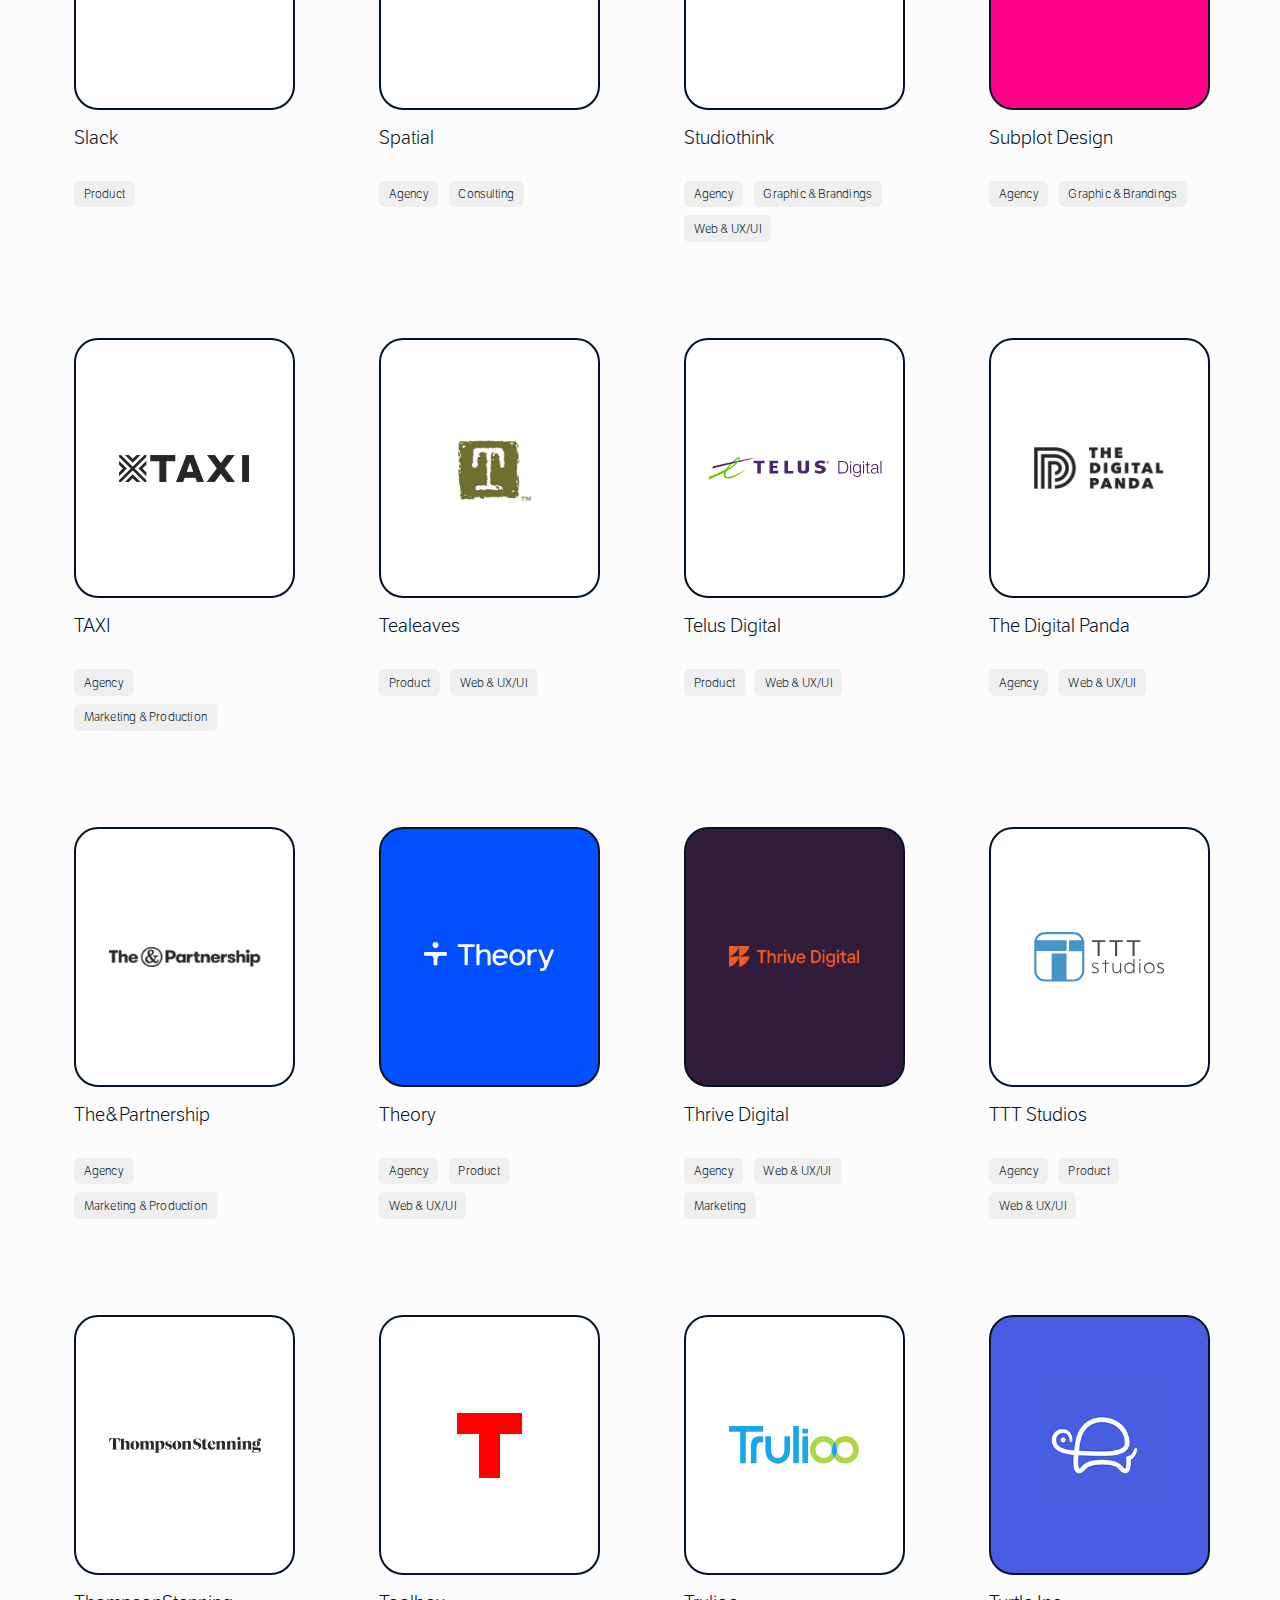
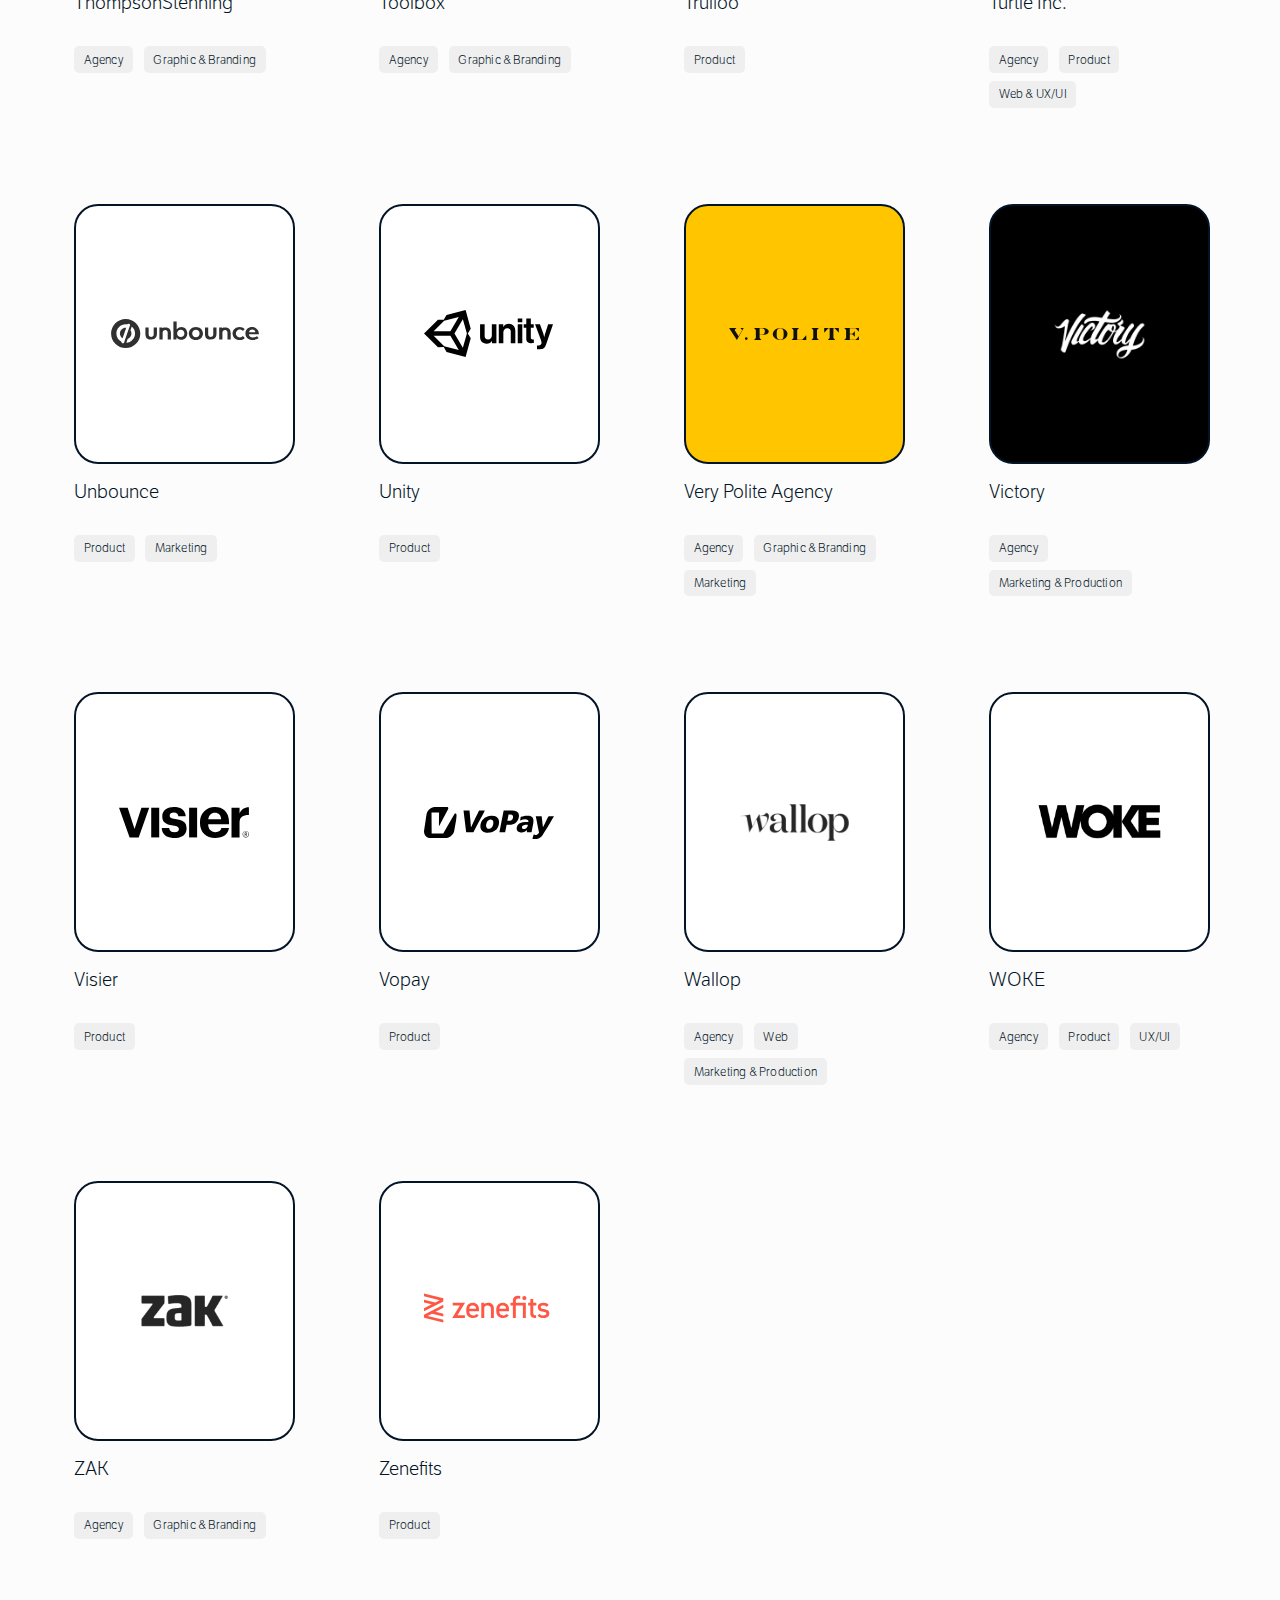
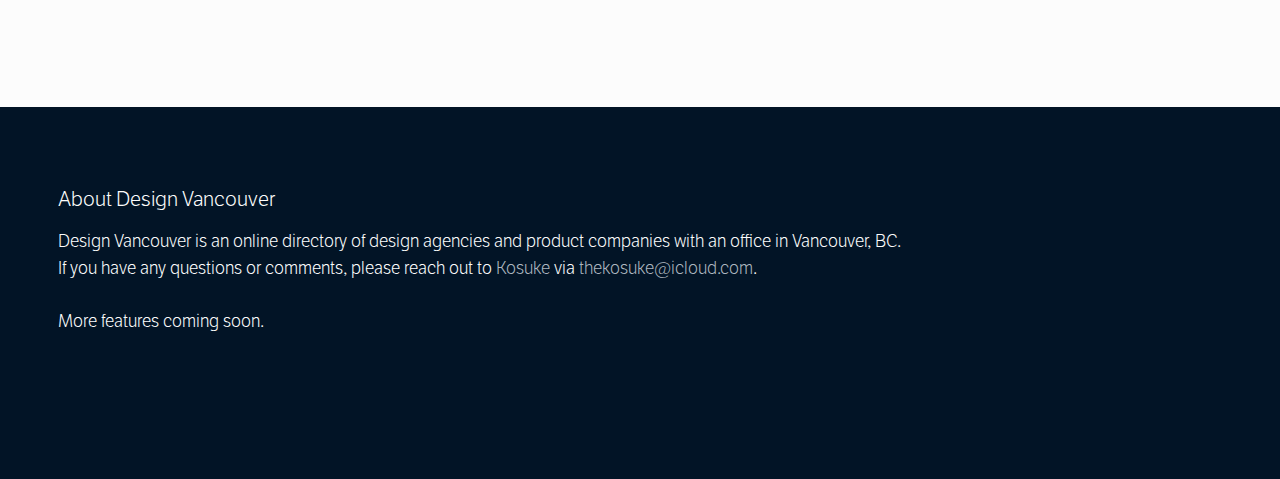
==== commit 9dc1e8d7: "zzz" ====
--- a/index.html
+++ b/index.html
@@ -112,7 +112,8 @@
             <li><label for="Consulting">Consulting</label></li>                            
           </ol>
           
-          <!-- CARDS -->
+          <!-- CARDS -->   
+          
           <ol class="post-wrapper grid-3">
         
             <li class="post-card" data-category="Agency Web">
@@ -2098,6 +2099,22 @@
               </a>
             </li>
 
+            <li class="post-card" data-category="Product">
+              <a href="https://unity.com/" target="_blank">
+                <div class="company-logo unity"></div>
+                <div class="post-caption">          
+                  <h2 class="post-title">
+                    <a href="#" target="_blank">Unity</a>
+                  </h2>
+                  <ol class="post-categories">                  
+                    <li>
+                      <p>Product</p>
+                    </li>                 
+                  </ol>                 
+                </div>
+              </a>
+            </li>
+
             <li class="post-card" data-category="Agency Graphic Marketing">
               <a href="https://weareverypolite.com/" target="_blank">
                 <div class="company-logo polite"></div>
@@ -2249,7 +2266,8 @@
                 </div>
               </a>
             </li>
-          </ol>            
+            </ol>
+         
         </div>
         <div><span></span></div>
       </div>     
@@ -2270,8 +2288,8 @@
           </p>          
         </div>      
         <div><span></span></div>
-      </div>
-
+      </div>                       
     </div>
   </body>
 </html>
+            --- a/css/style.css
+++ b/css/style.css
@@ -430,6 +430,7 @@
 .company-logo.trulioo {       background-image: url("../img/logos/product/trulioo.svg") }
 .company-logo.turtle {        background-image: url("../img/logos/agency/turtle.png"); background-color: #485DE1;}
 .company-logo.unbounce {      background-image: url("../img/logos/agency/unbounce.svg"); background-size: 70%; }
+.company-logo.unity {         background-image: url("../img/logos/product/unity.svg"); }
 .company-logo.polite {        background-image: url("../img/logos/agency/polite.svg"); background-color: #FFC600; }
 .company-logo.victory {       background-image: url("../img/logos/agency/victory.gif"); background-size: 50%; background-color: #000; }
 .company-logo.visier {        background-image: url("../img/logos/product/visier.svg"); }
@@ -437,4 +438,157 @@
 .company-logo.wallop {        background-image: url("../img/logos/agency/wallop.png"); background-size: 50%; }
 .company-logo.woke {          background-image: url("../img/logos/agency/woke.png");}
 .company-logo.zak {           background-image: url("../img/logos/agency/zak.png"); background-size: 40%; }
-.company-logo.zenefits {      background-image: url("../img/logos/product/zenefits.svg"); }+.company-logo.zenefits {      background-image: url("../img/logos/product/zenefits.svg"); }
+
+
+
+
+
+/* RESET RULES
+–––––––––––––––––––––––––––––––––––––––––––––––––– */
+/* :root {
+  --minRangeValue: 280px;
+}
+
+* {
+  margin: 0;
+  padding: 0;  
+  outline: none;
+  border: none;
+}
+
+button {
+  cursor: pointer;
+  background: none;
+}
+
+img {
+  display: block;
+  max-width: 100%;
+  height: auto;
+}
+
+ol,
+ul {
+  list-style: none;
+}
+
+body {
+  color: var(--black);
+  font: 1rem/1.3 sans-serif;
+} */
+
+/* .gallery {
+  padding: 0 2rem;
+} */
+
+/* .container {
+  max-width: 1030px;
+  margin: 0 auto;
+} */
+
+.d-none {
+  display: none;
+}
+
+
+/* TOOLBAR
+–––––––––––––––––––––––––––––––––––––––––––––––––– */
+.toolbar {
+  display: flex;
+  justify-content: space-between;
+  align-items: center;
+}
+
+.toolbar .search-wrapper {
+  position: relative;
+}
+
+.toolbar input[type="search"] {
+  font-size: 1.1rem;
+  border: none;
+  border-bottom: 1px solid;
+  padding-bottom: 3px;
+}
+
+.toolbar ::placeholder {
+  color: var(--gray);
+}
+
+.toolbar .counter {
+  position: absolute;
+  left: 0;
+  top: calc(100% + 5px);
+  font-size: 0.9rem;
+  color: var(--gray);
+}
+
+.view-options {
+  display: flex;
+  align-items: center;
+}
+
+.view-options li:not(:last-child) {
+  margin-right: 1.2rem;
+}
+
+.view-options button {
+  padding: 2px;
+  border: 3px solid transparent;
+}
+
+.view-options .active button {
+  border-color: var(--darkgreen);
+}
+
+
+/* IMAGE LIST
+–––––––––––––––––––––––––––––––––––––––––––––––––– */
+.image-list {
+  margin: 3rem 0;
+}
+
+.image-list li {
+  background: var(--lightbrown);
+  color: var(--darkblack);
+}
+
+.image-list p:last-child {
+  margin-top: 0.5rem;
+}
+
+
+/* GRID VIEW
+–––––––––––––––––––––––––––––––––––––––––––––––––– */
+.grid-view {
+  display: grid;
+  grid-gap: 2rem;
+  grid-template-columns: repeat(auto-fit, minmax(var(--minRangeValue), 1fr));
+}
+
+/* .grid-view figcaption {
+  padding: 1rem;
+} */
+
+
+/* LIST VIEW
+–––––––––––––––––––––––––––––––––––––––––––––––––– */
+.list-view li + li {
+  margin-top: 1.5rem;
+}
+
+.list-view figure {
+  display: grid;
+  grid-gap: 1.5rem;
+  grid-template-columns: 150px 1fr;
+  align-items: center;
+}
+
+
+/* MQ
+–––––––––––––––––––––––––––––––––––––––––––––––––– */
+@media screen and (max-width: 900px) {
+  .toolbar input[type="range"] {
+    display: none;
+  }
+}